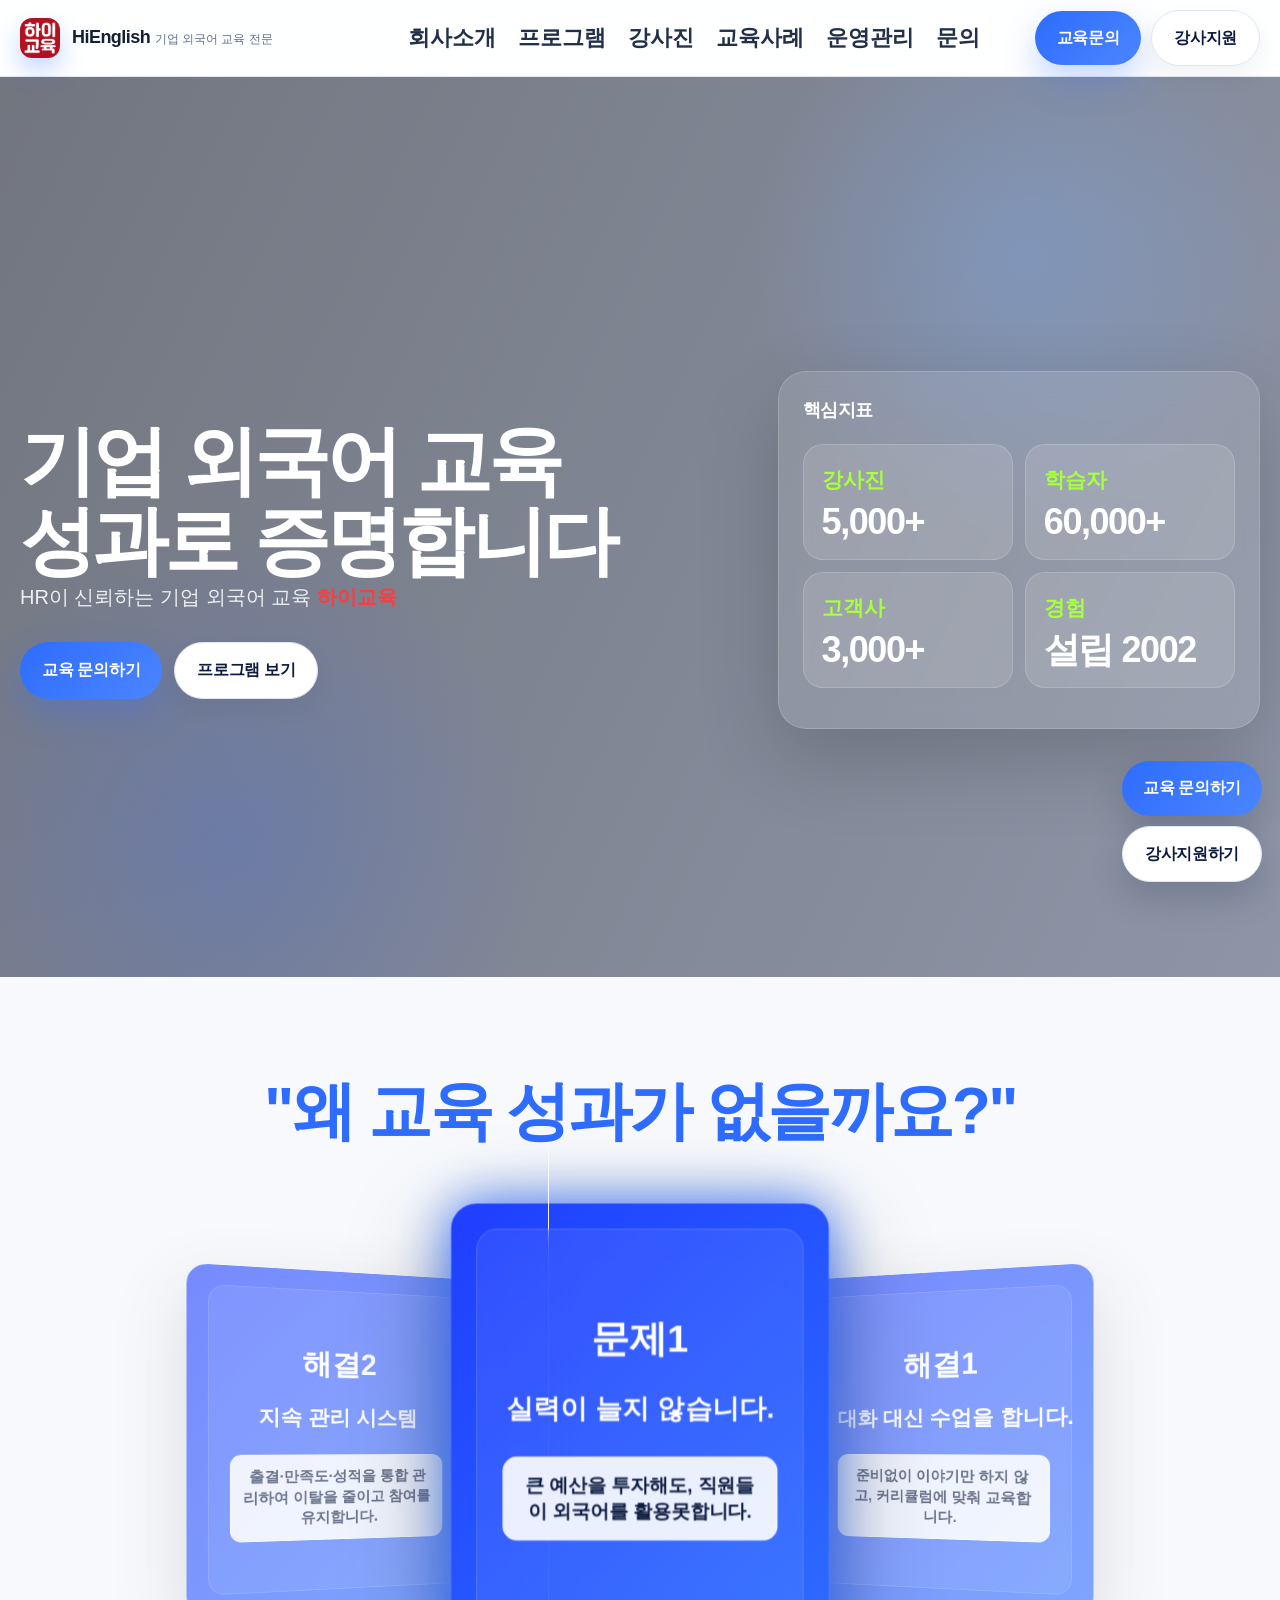
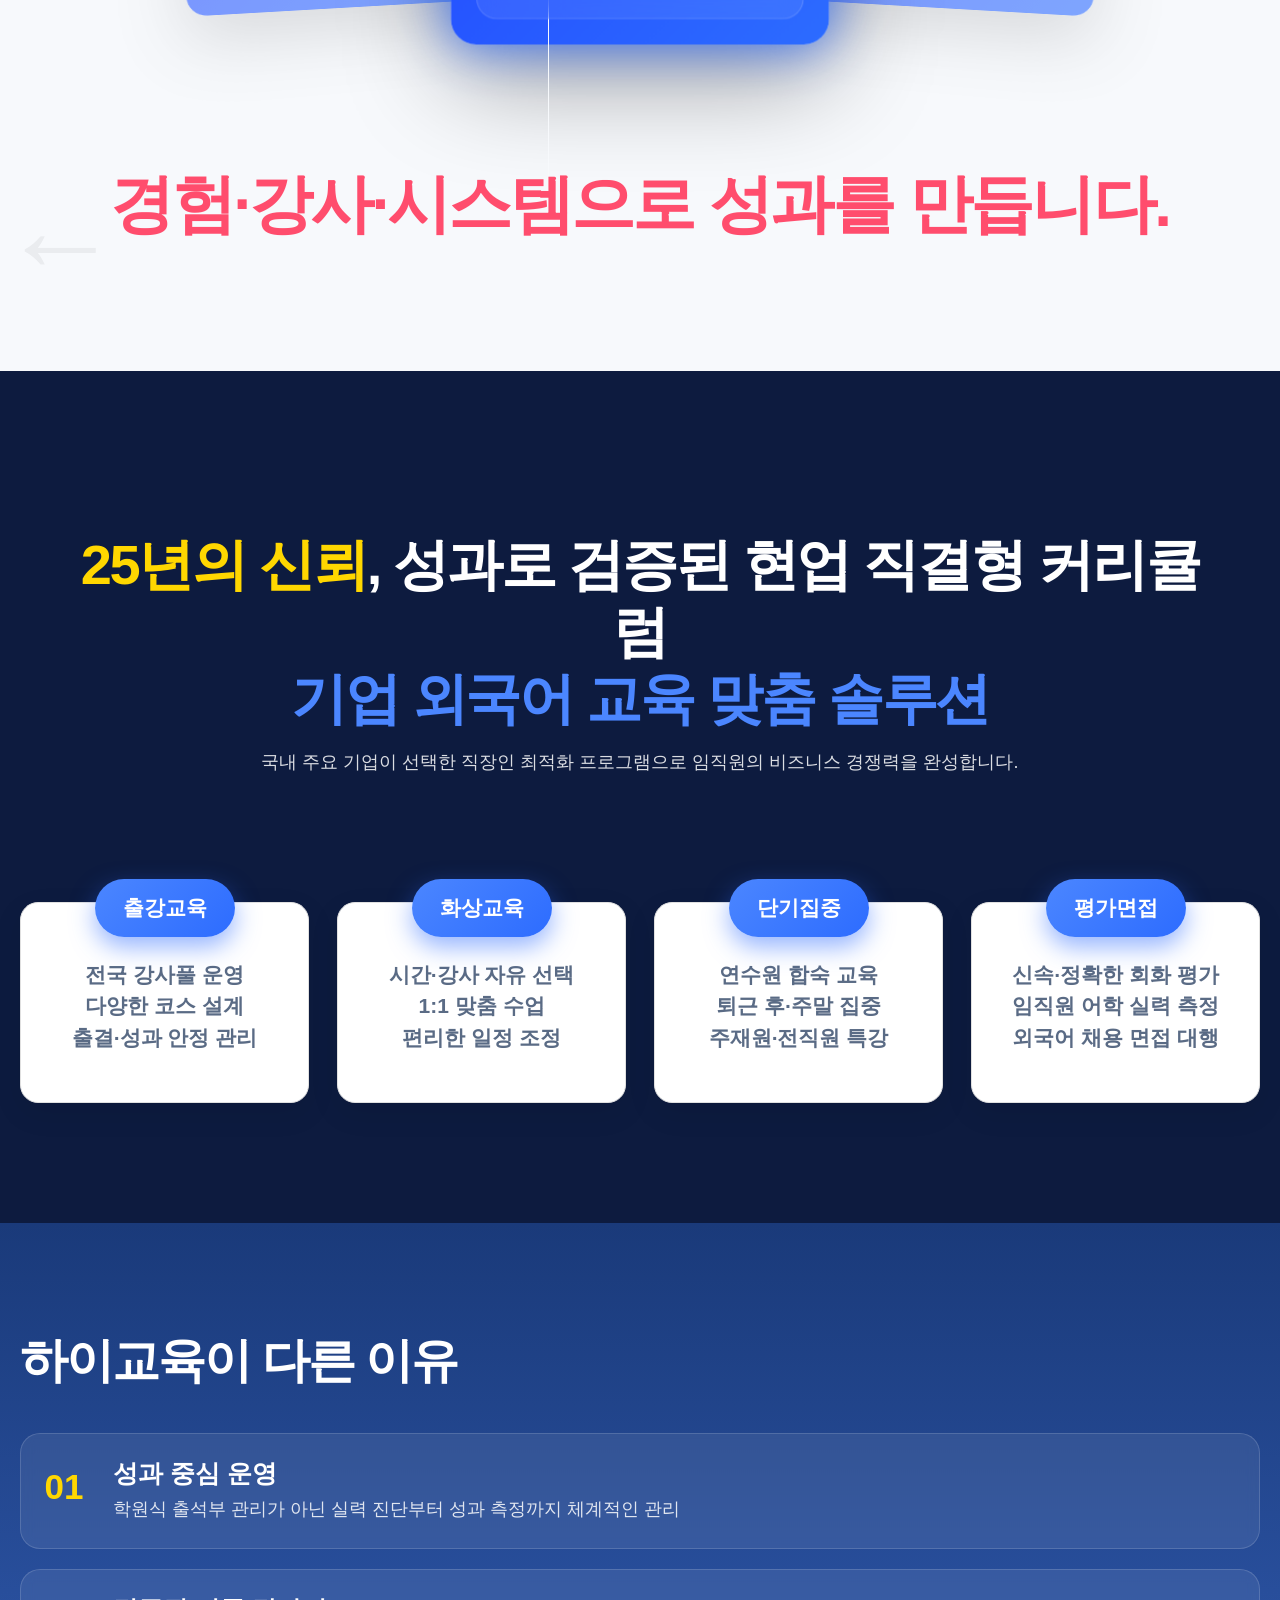
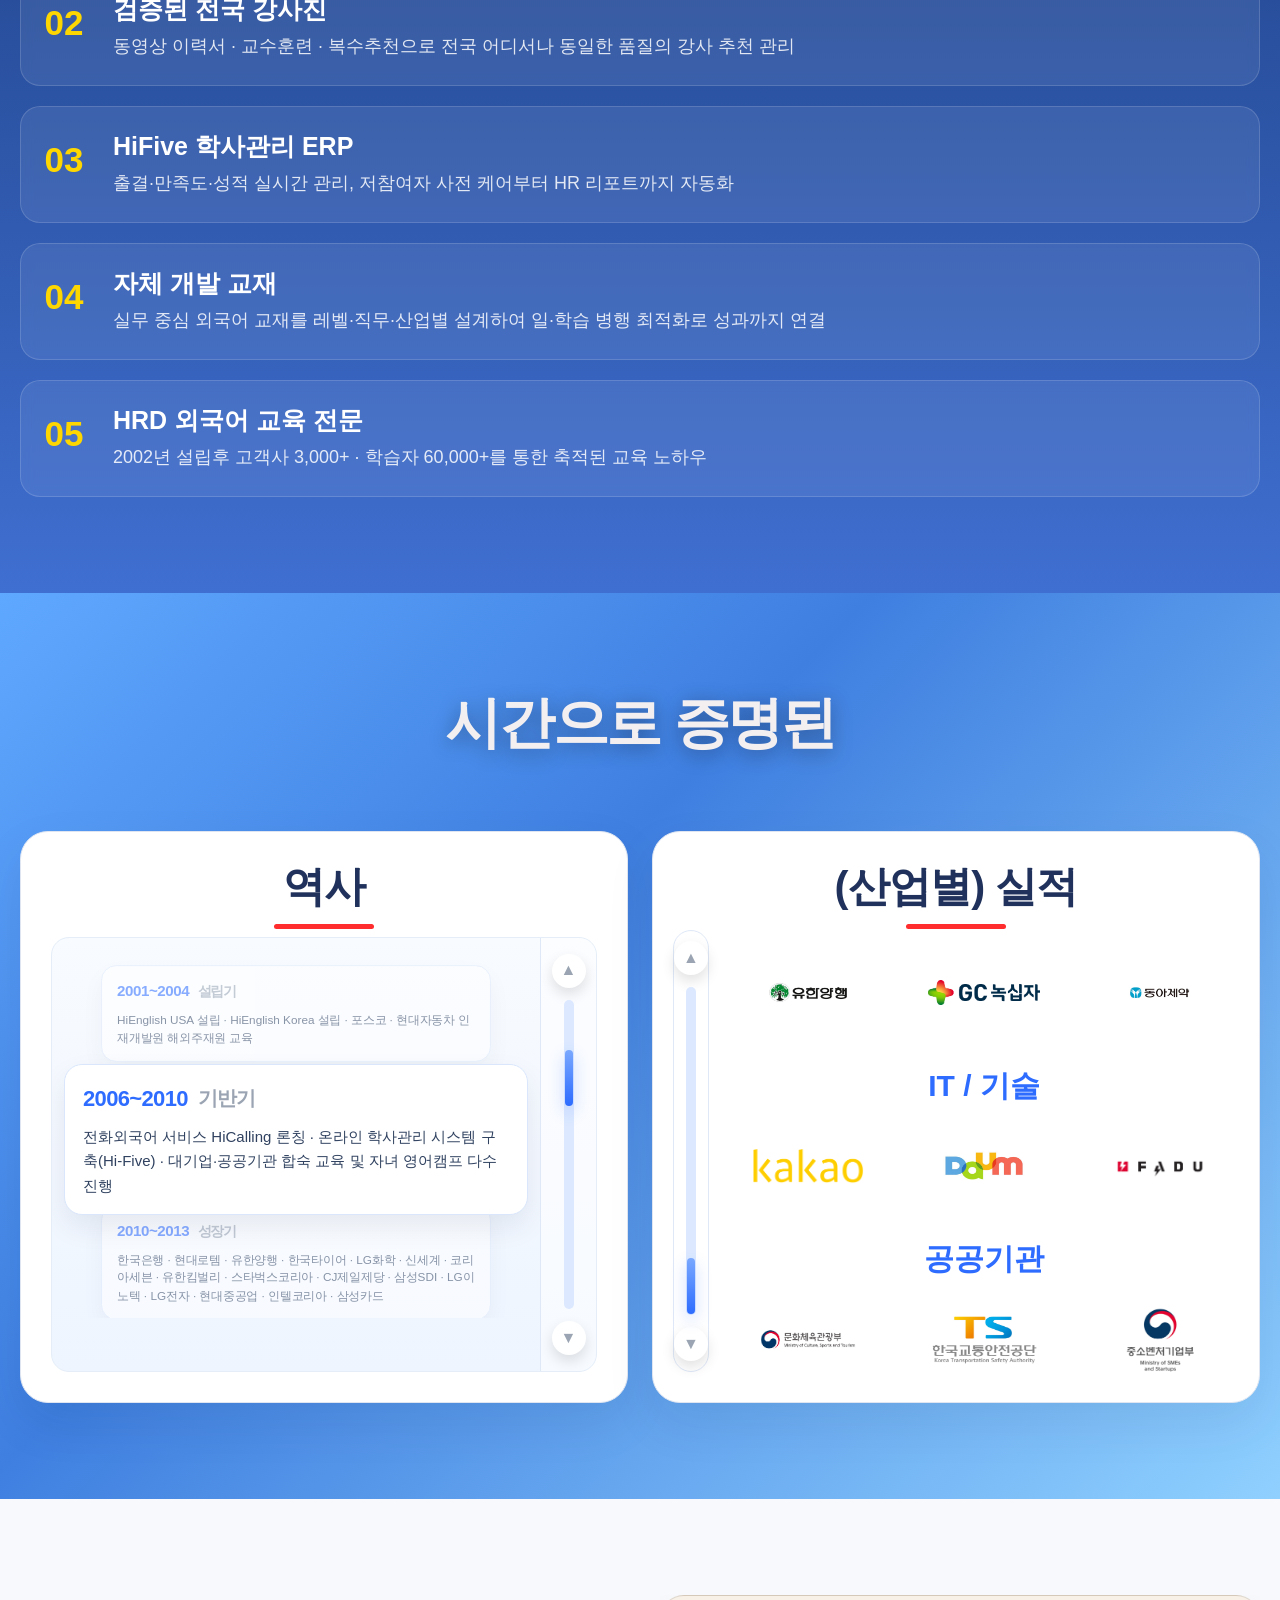
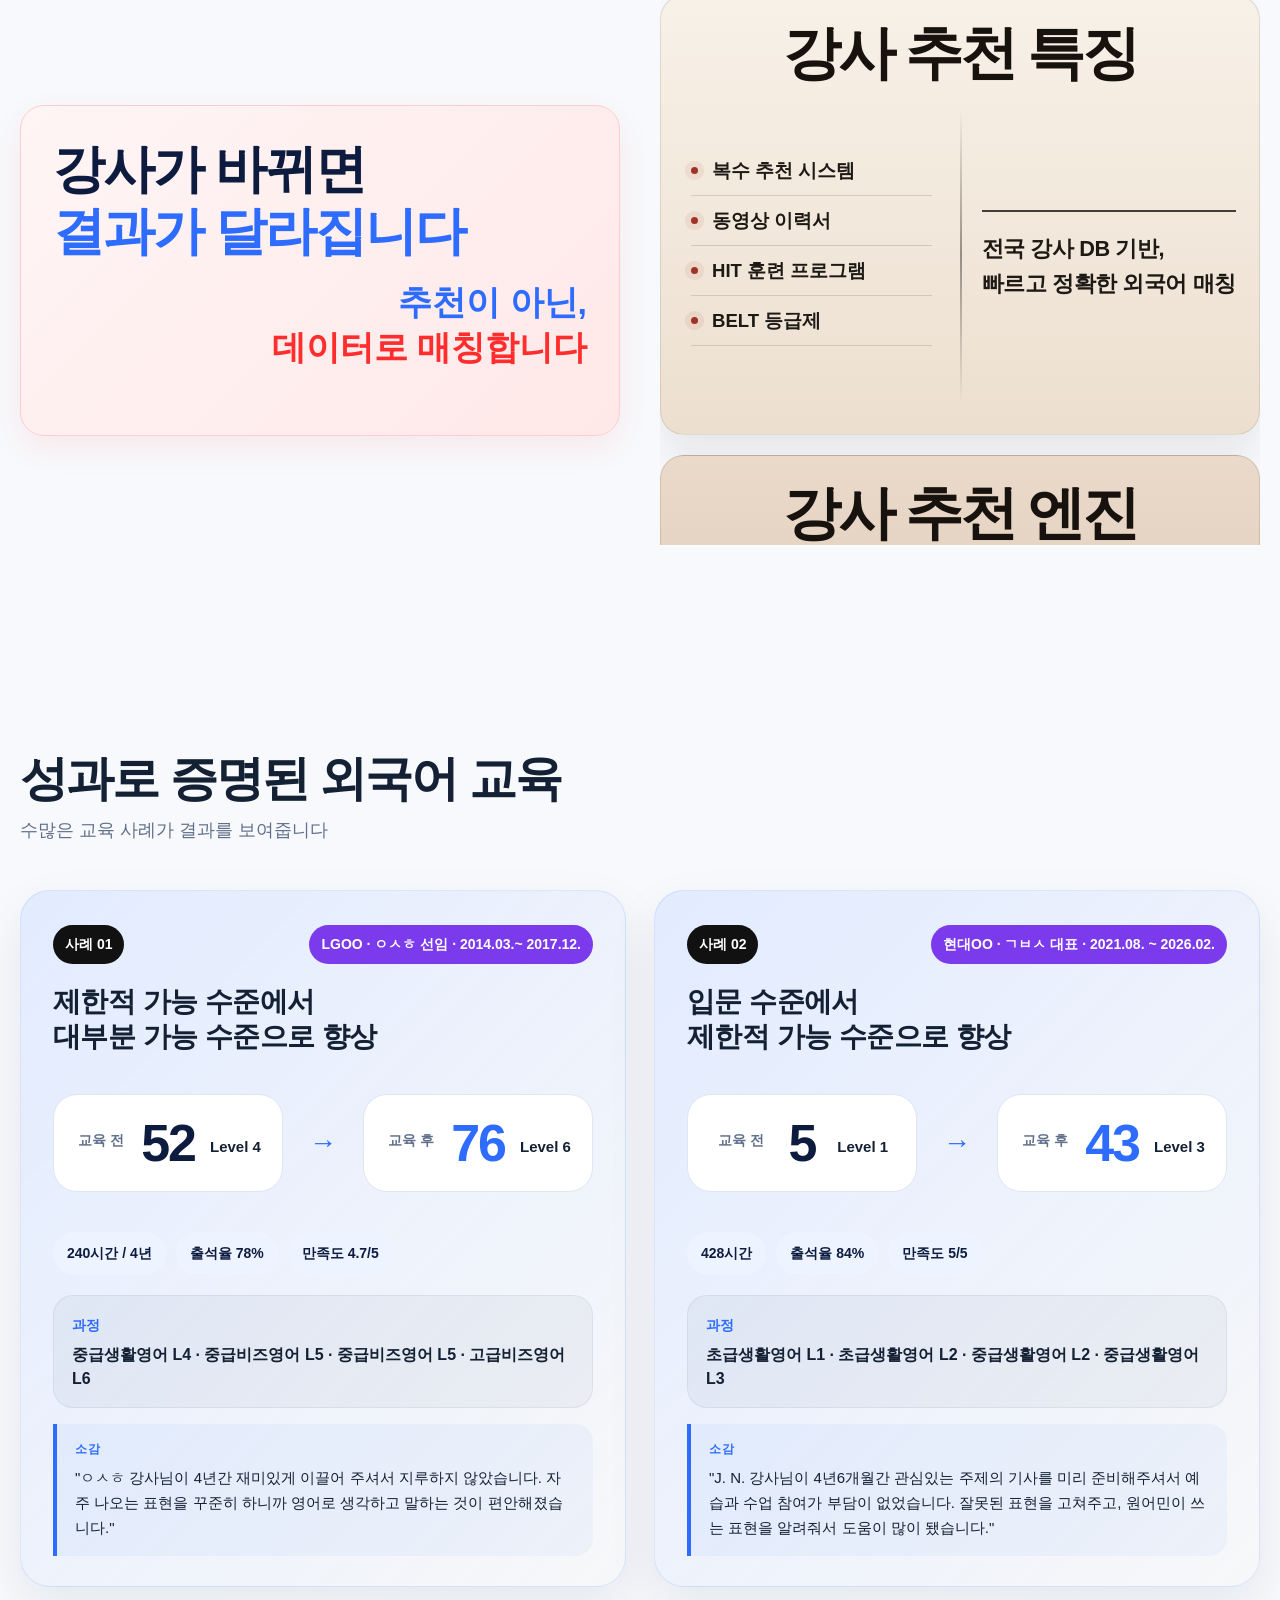
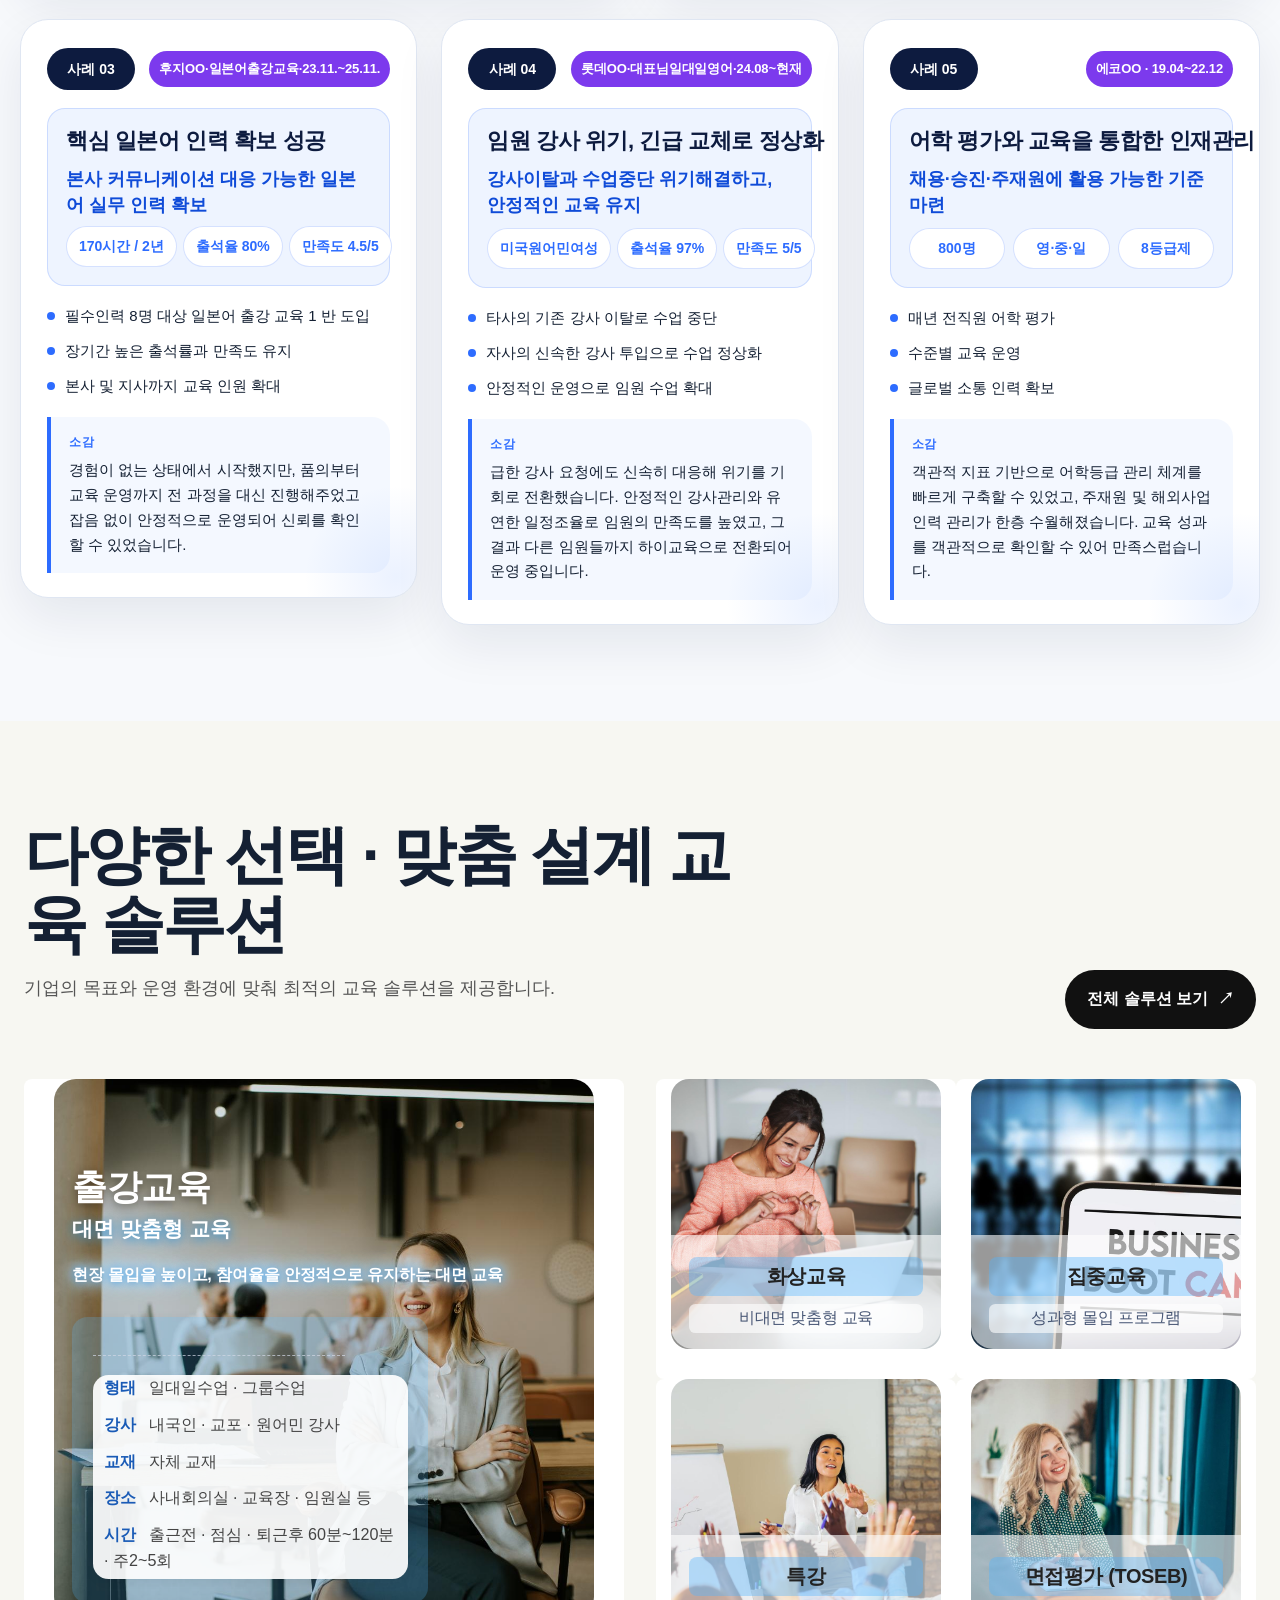
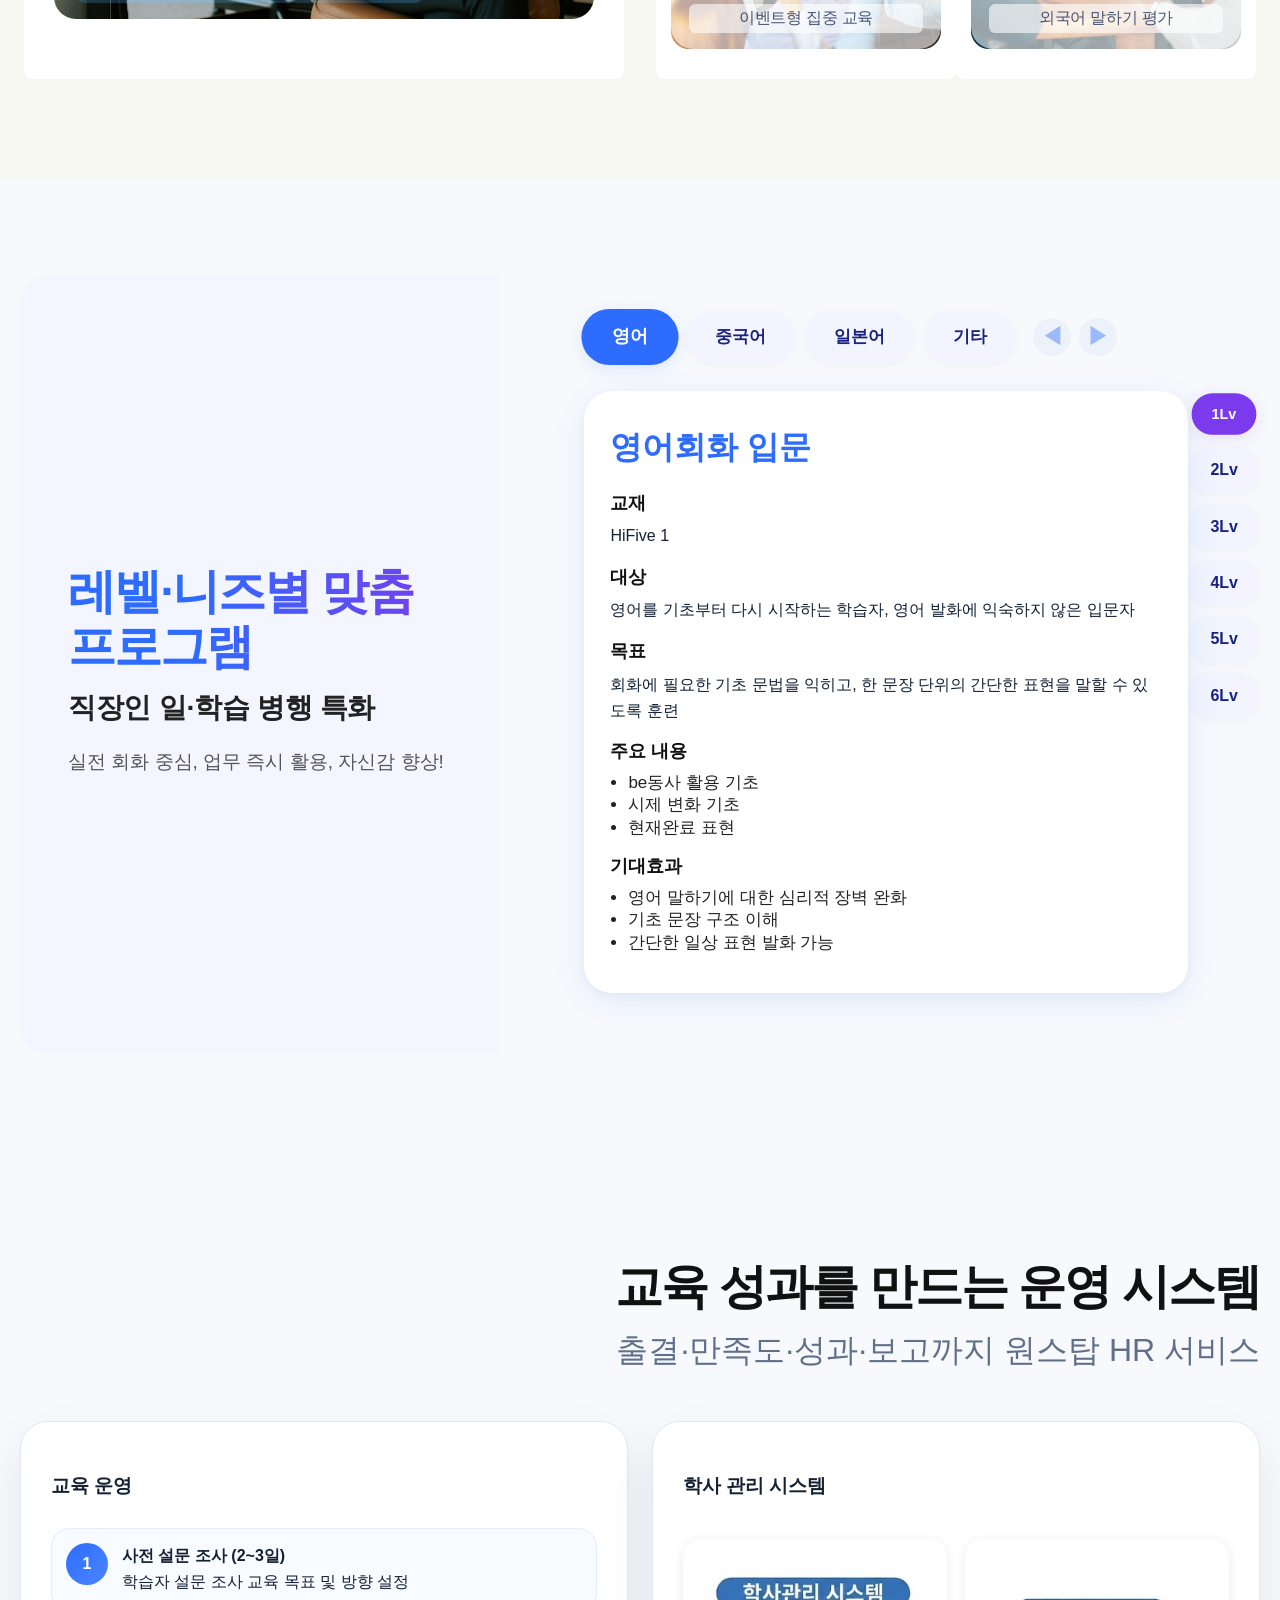
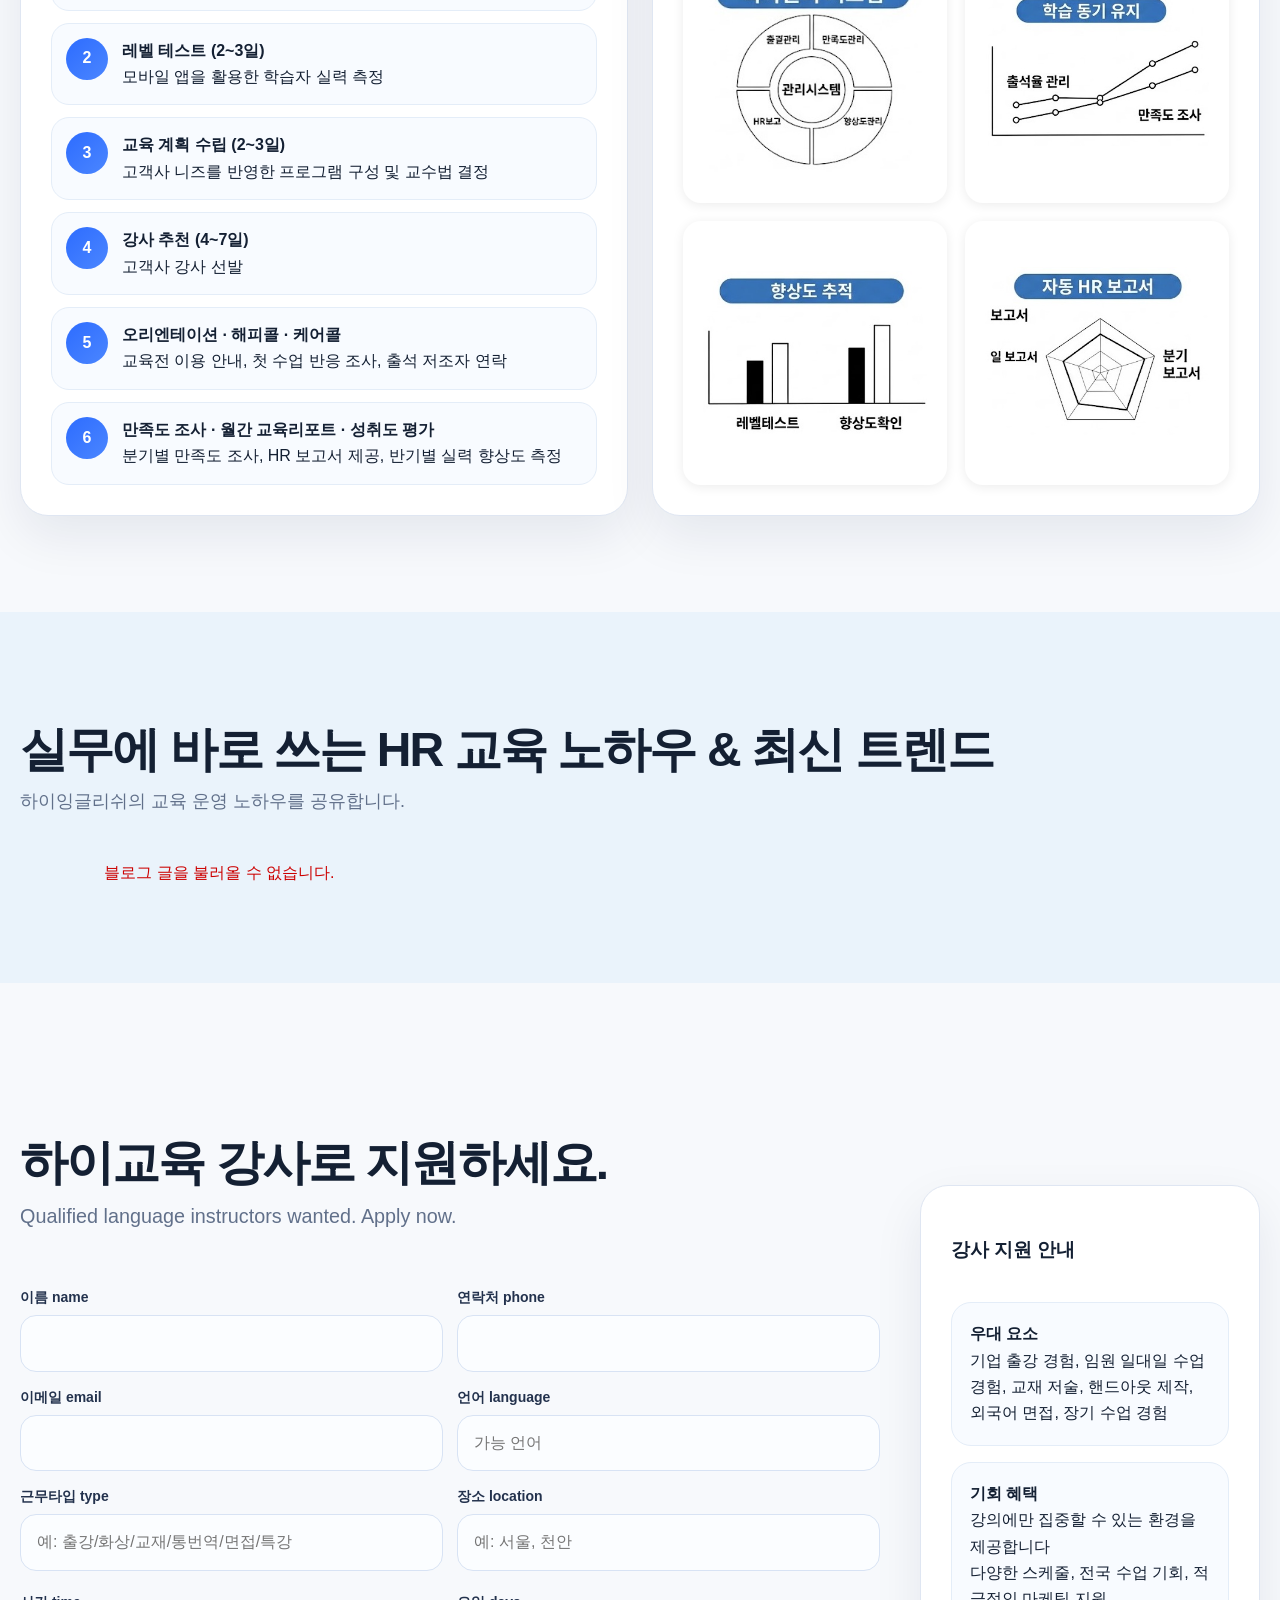
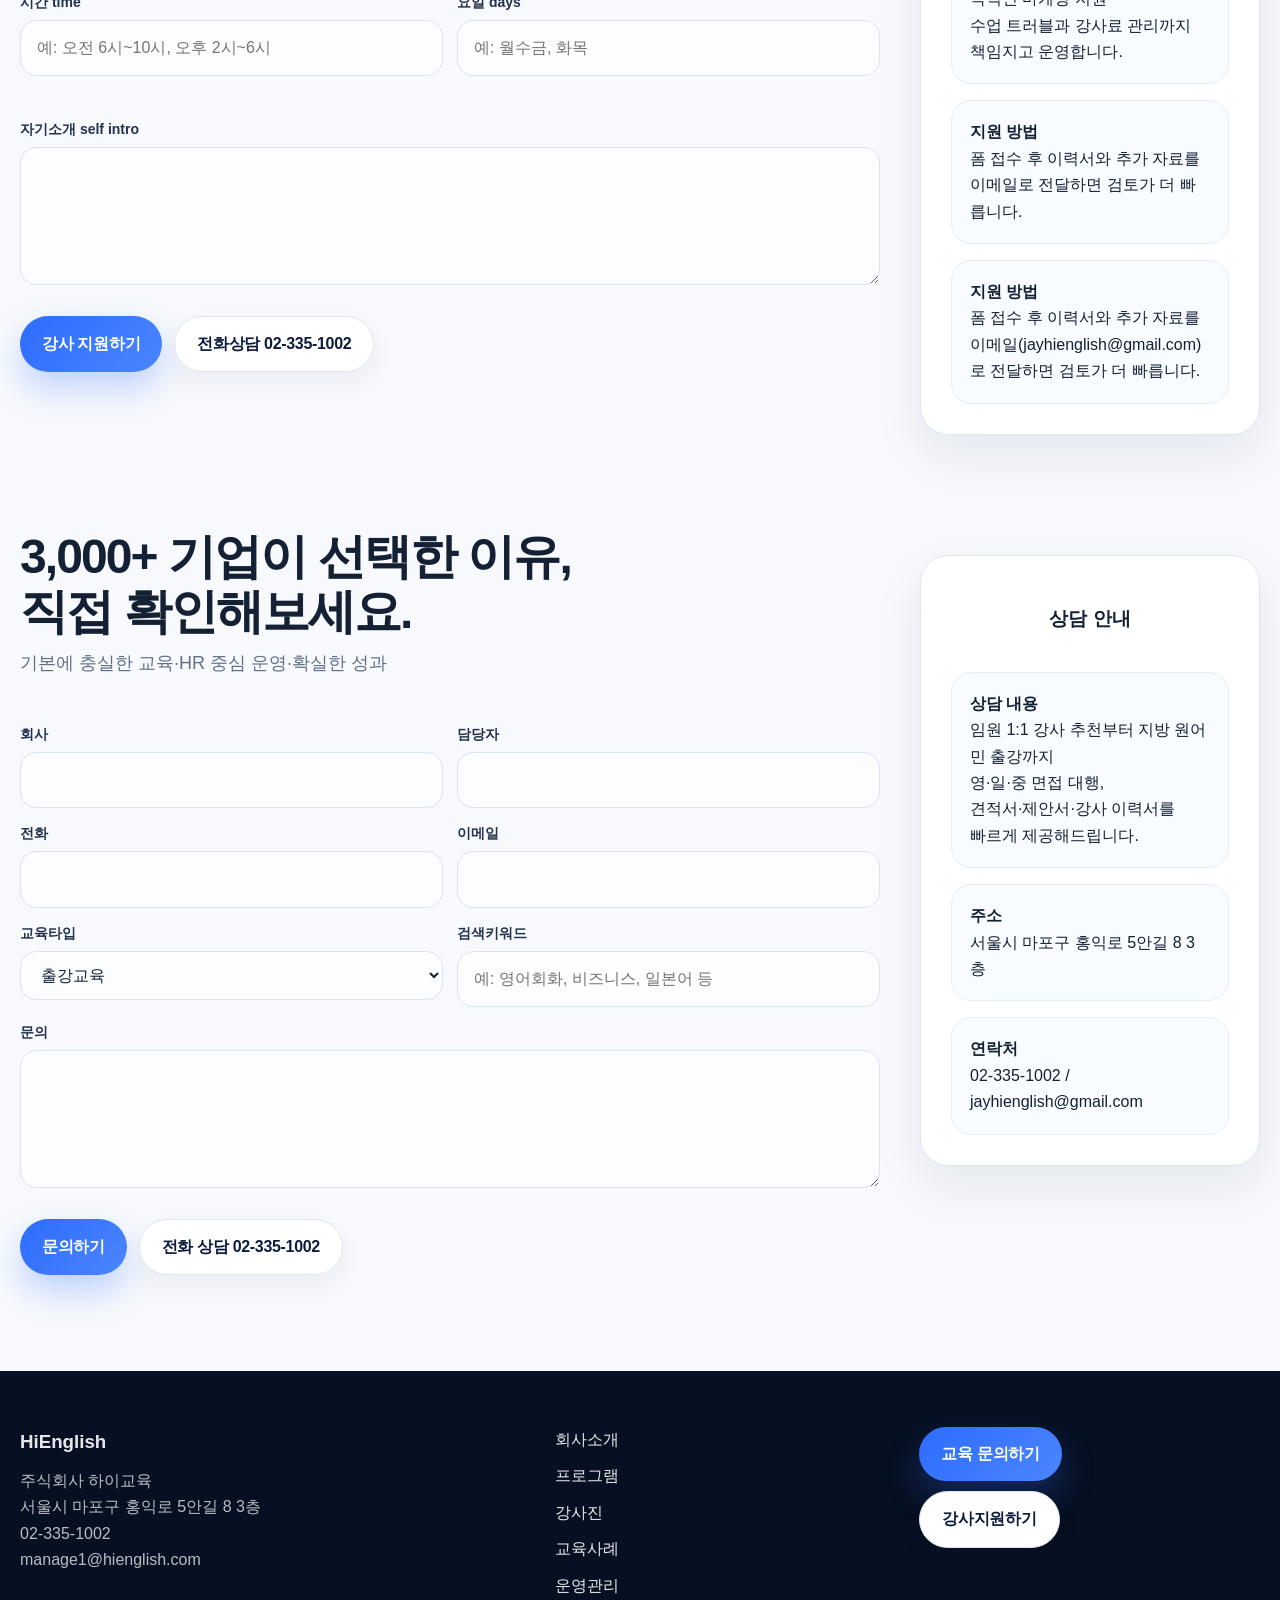
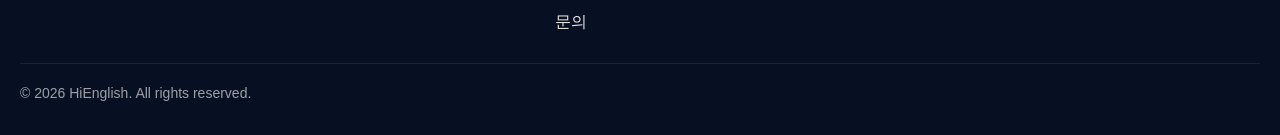
==== index.html @ cec699c8 "첫완성본" ====
<!DOCTYPE html>
<html lang="ko">
<head>
  <meta charset="UTF-8" />
  <meta name="viewport" content="width=device-width, initial-scale=1.0" />
  <title>하이교육 | 기업 출강 영어 교육 · 기업 외국어 교육 전문</title>
  <meta name="description" content="하이교육은 기업 출강 영어 교육, 기업 외국어 교육, 화상교육, TOSEB 말하기 평가, 맞춤 교재, HiFive 학사관리 시스템을 제공하는 기업 외국어 교육 전문 기관입니다." />
  <meta name="keywords" content="기업출강, 기업 출강 영어 교육, 기업외국어교육, 사내영어교육, 출강교육, 화상교육, 비즈니스영어, 기업일본어교육, TOSEB, 기업어학교육" />
  <meta name="robots" content="index,follow" />
  <meta name="theme-color" content="#0d1b3f" />
  <meta property="og:type" content="website" />
  <meta property="og:title" content="하이교육 | 기업 출강 영어 교육 · 기업 외국어 교육 전문" />
  <meta property="og:description" content="결과로 증명하는 기업 외국어 교육. 출강교육, 화상교육, 집중교육, TOSEB 평가, 맞춤 교재, HiFive 운영관리." />
  <meta property="og:locale" content="ko_KR" />
  <link rel="canonical" href="https://www.hienglish.com/" />
<link rel="stylesheet" href="assets/css/service.css">
<link rel="stylesheet" href="assets/css/books.css">
<link rel="stylesheet" href="assets/css/history.css">
<link rel="stylesheet" href="assets/css/teachers.css">
  <link rel="stylesheet" href="assets/css/style.css">
  <script src="assets/js/service-keyword.js"></script>
  <script src="assets/js/service-keyword-hover.js"></script>
  <script src="assets/js/service-capsule.js"></script>
  <script src="assets/js/service-cards.js"></script>

  <!-- 최신 블로그 글 3개 자동 소개 영역은 BLOG SECTION 내부에서 자동으로 표시됩니다. -->
  <style>
  /* Remove arrow for disabled select boxes (장소, 요일) */
  select[disabled] {
    appearance: none;
    -webkit-appearance: none;
    -moz-appearance: none;
    background: #f5f5f5;
    color: #888;
    border: 1px solid #e0e0e0;
    background-image: none !important;
  }
  .section-note strong {
    display: block;
    margin-bottom: 8px;
    font-size: 15px;
  }
  .section-note span {
    color: var(--muted);
    font-size: 14px;
    line-height: 1.55;
  }
  .featured-grid {
    display: grid;
    grid-template-columns: repeat(2, minmax(0, 1fr));
    gap: 28px;
    margin-bottom: 32px;
  }
  .featured-card {
    position: relative;
    overflow: hidden;
    border-radius: 30px;
    background: linear-gradient(135deg, rgba(75,134,255,0.16), rgba(13,27,63,0.03)), var(--white);
    border: 1px solid rgba(75,134,255,0.14);
    box-shadow: var(--shadow);
    padding: 34px 32px 30px;
    transition: transform 0.35s ease, box-shadow 0.35s ease;
  }
  .featured-card:hover {
    transform: translateY(-6px);
    box-shadow: 0 24px 60px rgba(13,27,63,0.14);
  }
  .featured-top {
    display: flex;
    justify-content: space-between;
    align-items: center;
    gap: 14px;
    margin-bottom: 20px;
    flex-wrap: wrap;
  }
  .featured-label {
    display: inline-flex;
    align-items: center;
    padding: 8px 12px;
    border-radius: 999px;
    background: rgba(45,108,255,0.08);
    color: var(--blue);
    font-size: 14px;
    font-weight: 800;
  }
  .featured-meta {
    color: var(--muted);
    font-size: 14px;
    font-weight: 600;
  }
  .featured-meta-pill {
    display: inline-flex;
    align-items: center;
    padding: 8px 12px;
    border-radius: 999px;
    background: #7c3aed;
    color: #fff;
    font-weight: 700;
  }
  .featured-card h3 {
    margin: 0 0 22px;
    font-size: 28px;
    line-height: 1.25;
    letter-spacing: -0.02em;
  }
  .score-panel {
    display: grid;
    grid-template-columns: 1fr auto 1fr;
    gap: 14px;
    align-items: stretch;
    margin-bottom: 22px;
  }
  .score-panel .score-box {
    border-radius: 24px;
    background: var(--white);
    border: 1px solid var(--line);
    padding: 22px 18px;
    text-align: center;
    box-shadow: inset 0 1px 0 rgba(255,255,255,0.6);
  }
  .score-panel .score-box small {
    display: block;
    margin-bottom: 6px;
    color: var(--muted);
    font-size: 14px;
    font-weight: 700;
  }
  .score-panel .score-box strong {
    display: block;
    font-size: clamp(34px, 5vw, 52px);
    line-height: 1;
    letter-spacing: -0.04em;
  }
  .score-panel .score-box em {
    display: block;
    margin-top: 8px;
    font-style: normal;
    font-size: 15px;
    font-weight: 700;
    color: var(--text);
  }
  .score-arrow {
    display: grid;
    place-items: center;
    min-width: 52px;
    font-size: 28px;
    font-weight: 900;
    color: var(--blue);
  }
  .metric-row {
    display: flex;
    flex-wrap: wrap;
    gap: 10px;
    margin-bottom: 20px;
  }
  .metric-chip {
    display: inline-flex;
    align-items: center;
    padding: 10px 14px;
    border-radius: 999px;
    background: var(--sky);
    color: var(--navy);
    font-size: 14px;
    font-weight: 800;
  }
  .result-box {
    padding: 18px 18px 16px;
    border-radius: 20px;
    background: rgba(13,27,63,0.04);
    border: 1px solid rgba(13,27,63,0.06);
    margin-bottom: 16px;
  }
  .result-box strong {
    display: block;
    margin-bottom: 6px;
    font-size: 14px;
    color: var(--blue);
    letter-spacing: 0.02em;
  }
  .result-box p {
    margin: 0;
    font-size: 16px;
    font-weight: 700;
    line-height: 1.5;
  }
  .course-two-lines .line {
    display: block;
    white-space: nowrap;
  }
  .quote {
    margin: 0;
    padding: 16px 18px;
    border-left: 4px solid var(--blue);
    background: rgba(75,134,255,0.06);
    border-radius: 0 18px 18px 0;
    color: var(--text);
    font-size: 15px;
  }
  .quote-label {
    display: block;
    margin-bottom: 6px;
    font-size: 12px;
    font-weight: 800;
    letter-spacing: 0.06em;
    color: var(--blue);
    text-transform: uppercase;
  }
  .case-cards-grid {
    display: grid;
    grid-template-columns: repeat(3, minmax(0, 1fr));
    gap: 24px;
    align-items: start;
  }
  .case-card-new {
    position: relative;
    overflow: hidden;
    padding: 28px 26px 24px;
    border-radius: 28px;
    background: var(--white);
    border: 1px solid var(--line);
    box-shadow: var(--shadow);
    transition: transform 0.35s ease, box-shadow 0.35s ease, border-color 0.35s ease;
  }
  .case-card-new:hover {
    transform: translateY(-6px);
    box-shadow: 0 24px 60px rgba(13,27,63,0.14);
    border-color: rgba(45,108,255,0.18);
  }
  .case-card-new::after {
    content: "";
    position: absolute;
    inset: auto -70px -70px auto;
    width: 180px;
    height: 180px;
    border-radius: 50%;
    background: radial-gradient(circle, rgba(75,134,255,0.11), transparent 72%);
    pointer-events: none;
  }
  .case-no {
    display: inline-flex;
    align-items: center;
    justify-content: center;
    min-width: 88px;
    height: 42px;
    padding: 0 14px;
    border-radius: 999px;
    background: var(--navy);
    color: #fff;
    font-size: 14px;
    font-weight: 900;
  }
  .case-no-row {
    display: flex;
    align-items: center;
    gap: 8px;
    margin-bottom: 18px;
  }
  .case-no-row-case3 {
    justify-content: space-between;
    gap: 10px;
  }
  .case-no-row-case3 .case-company {
    margin-left: auto;
    height: auto;
    min-height: 36px;
    padding: 6px 10px;
    line-height: 1.1;
    text-align: center;
    white-space: nowrap;
    font-size: 13px;
    letter-spacing: -0.01em;
  }
  .case-company {
    display: inline-flex;
    align-items: center;
    justify-content: center;
    height: 42px;
    padding: 0 14px;
    border-radius: 999px;
    background: #7c3aed;
    color: #fff;
    font-size: 14px;
    font-weight: 700;
  }
  .case-card-new h3 {
    margin: 0 0 10px;
    font-size: 25px;
    line-height: 1.28;
    letter-spacing: -0.02em;
  }
  .case-sub {
    margin: 0 0 18px;
    color: var(--muted);
    font-size: 14px;
    font-weight: 700;
  }
  .impact {
    display: grid;
    gap: 10px;
    margin-bottom: 18px;
  }
  .impact-item {
    display: flex;
    align-items: flex-start;
    gap: 10px;
    font-size: 15px;
    color: var(--text);
  }
  .impact-item::before {
    content: "";
    width: 8px;
    height: 8px;
    min-width: 8px;
    border-radius: 50%;
    background: var(--blue);
    margin-top: 8px;
  }
  .big-number {
    display: flex;
    flex-wrap: wrap;
    align-items: baseline;
    gap: 10px;
    margin: 18px 0 16px;
    padding: 16px 18px;
    border-radius: 20px;
    background: var(--sky);
  }
  .big-number strong {
    font-size: 32px;
    line-height: 1;
    letter-spacing: -0.04em;
    color: var(--navy);
  }
  .big-number span {
    color: var(--muted);
    font-size: 14px;
    font-weight: 700;
  }
  .case-focus-box {
    margin: 0 0 18px;
    padding: 18px;
    border-radius: 18px;
    background: var(--sky);
    border: 1px solid rgba(45,108,255,0.18);
  }
  .case-focus-row {
    display: flex;
    align-items: center;
    justify-content: flex-start;
    gap: 8px;
    flex-wrap: wrap;
  }
  .case-focus-row + .case-focus-row {
    margin-top: 10px;
  }
  .case-focus-title {
    margin: 0;
    font-size: 22px;
    line-height: 1.3;
    letter-spacing: -0.02em;
    color: var(--navy);
    font-weight: 800;
    white-space: nowrap;
  }
  .case-focus-desc {
    margin: 0;
    color: var(--text);
    font-size: 15px;
    line-height: 1.6;
  }
  .case-focus-desc-strong {
    color: #0f4bd8;
    font-size: 18px;
    font-weight: 800;
    line-height: 1.45;
  }
  .case-focus-metrics {
    display: flex;
    flex-wrap: nowrap;
    gap: 6px;
    white-space: nowrap;
  }
  .case-focus-metrics-spread {
    width: 100%;
    justify-content: space-between;
    gap: 8px;
  }
  .case-focus-metrics-spread span {
    flex: 1;
    justify-content: center;
  }
  .case-focus-metrics span {
    display: inline-flex;
    align-items: center;
    padding: 8px 12px;
    border-radius: 999px;
    background: #fff;
    color: var(--blue);
    font-size: 14px;
    font-weight: 800;
    border: 1px solid rgba(45,108,255,0.2);
    white-space: nowrap;
  }
  .logic-tags {
    display: flex;
    flex-wrap: wrap;
    gap: 10px;
    margin-top: 18px;
  }
  .logic-tags span {
    display: inline-flex;
    align-items: center;
    padding: 9px 12px;
    border-radius: 999px;
    font-size: 14px;
    font-weight: 800;
    color: var(--blue);
    background: rgba(45,108,255,0.08);
  }
  .case-desc-new {
    margin: 0;
    color: var(--muted);
    font-size: 15px;
    line-height: 1.7;
  }
  .section-bottom {
    margin-top: 34px;
    padding: 24px 26px;
    border-radius: 24px;
    background: linear-gradient(135deg, var(--navy), var(--navy-2));
    color: rgba(255,255,255,0.92);
    box-shadow: var(--shadow);
  }
  .section-bottom strong {
    display: block;
    margin-bottom: 8px;
    color: #fff;
    font-size: 18px;
  }
  .section-bottom p {
    margin: 0;
    font-size: 15px;
    line-height: 1.7;
  }
  @media (max-width: 1080px) {
    .featured-grid,
    .case-cards-grid {
      grid-template-columns: 1fr;
    }
  }
  @media (max-width: 768px) {
    .case-section { padding: 78px 0; }
    .case-section .section-head h2 { font-size: 34px; }
    .case-section .section-head p { font-size: 24px; }
    .featured-card, .case-card-new { padding: 24px 20px; }
    .score-panel { grid-template-columns: 1fr; }
    .score-arrow { min-height: 36px; transform: rotate(90deg); }
    .featured-card h3, .case-card-new h3 { font-size: 22px; }
    .score-panel .score-box strong { font-size: 40px; }
  }
</style>
</head>
<body>
  <header class="site-header">
    <div class="container header-inner">
      <a href="#top" class="brand" aria-label="하이교육 홈으로 이동">
        <img src="assets/images/하이교육.png" alt="하이교육 로고" class="brand-mark">
        <span>
          <span class="brand-name">HiEnglish</span>
          <span class="brand-sub">기업 외국어 교육 전문</span>
        </span>
      </a>

      <nav class="main-nav" aria-label="주 메뉴">
        <a href="#company">회사소개</a>
        <a href="#program">프로그램</a>
        <a href="#teachers">강사진</a>
        <a href="#cases">교육사례</a>
        <a href="#system">운영관리</a>
        <a href="#contact">문의</a>
      </nav>

      <div class="header-cta">
        <a class="btn btn-primary" href="#contact">교육문의</a>
        <a class="btn btn-outline" href="#apply">강사지원</a>
      </div>
    </div>
  </header>

  <main id="top">
    <section class="hero" aria-labelledby="hero-title">
      <div class="container hero-grid">
        <div class="hero-copy">
          
          
<h1 id="hero-title" class="hero-title">
  <span class="headline headline-1 active">
    기업 외국어 교육<br>성과로 증명합니다
  </span>
  <span class="headline headline-2">
    HR이 신뢰하는<br> 출강 화상 교육
  </span>
</h1>
          <p class="subcopy">HR이 신뢰하는 기업 외국어 교육 <span style="color:#ff3b3b;font-weight:800;">하이교육</span></p>
          <div class="hero-actions">
            <a class="btn btn-primary" href="#contact">교육 문의하기</a>
            <a class="btn btn-outline" href="#program">프로그램 보기</a>
          </div>
          <div class="hero-note"></div>
        </div>

        <aside class="hero-panel" aria-label="핵심 지표">
          <h2>핵심지표</h2>
          <div class="feature-stats">
            <div class="stat"><span>강사진</span><strong>5,000+</strong></div>
            <div class="stat"><span>학습자</span><strong>60,000+</strong></div>
            <div class="stat"><span>고객사</span><strong>3,000+</strong></div>
            <div class="stat"><span>경험</span><strong>설립 2002</strong></div>
          </div>
          <div class="hero-note">
            
            
          </div>
        </aside>
      </div>
    </section>

    <section class="section" id="company">
      <div class="container">
        <div class="section-head">
          <h2 style="font-size:clamp(34px,6vw,64px); font-weight:900; color:#2d6cff; width:100%; margin:0 auto; text-align:center; line-height:1.2; letter-spacing:-0.04em;">
  "왜 교육 성과가 없을까요?"
</h2>
        </div>

        <div class="problem-solution">
  <div class="carousel3" id="carousel3"></div>
</div>

        <div style="position:relative; margin-top:40px;">
  <div style="position:absolute; left:-20px; top:10px; font-size:120px; color:#000; opacity:0.05;">←</div>
  <h2 style="margin:0; padding:32px; border-radius:16px; font-size:clamp(34px,6vw,64px); font-weight:900; line-height:1.2; letter-spacing:-0.04em; color:#ff4d6d; text-align:center;">
    경험·강사·시스템으로 성과를 만듭니다.
  </h2>
</div>
      </div>
    </section>

    <section class="section" id="program" style="background:#0d1b3f; padding:120px 0;">
      <div class="container">
        <div class="section-head">
          <div style="padding:40px 40px 80px; text-align:center; color:#ffffff;">
            <h2 style="margin:0 0 16px; font-size:clamp(36px,5vw,56px); font-weight:900; letter-spacing:-0.04em; line-height:1.2;">
              <span style="color:#ffd700;">25년의 신뢰</span>, 성과로 검증된 현업 직결형 커리큘럼<br>
              <span style="color:#4b86ff;">기업 외국어 교육 맞춤 솔루션</span>
            </h2>
            <p style="margin:0; font-size:18px; color:rgba(255,255,255,0.85); max-width:900px; margin-inline:auto;">
              국내 주요 기업이 선택한 직장인 최적화 프로그램으로 임직원의 비즈니스 경쟁력을 완성합니다.
            </p>
          </div>
        </div>

        <div class="program-steps">
          <div class="step-card">
            <div class="step-tag">출강교육</div>
            <p>전국 강사풀 운영<br>다양한 코스 설계<br>출결·성과 안정 관리</p>
          </div>
          <div class="step-card">
            <div class="step-tag">화상교육</div>
            <p>시간·강사 자유 선택<br>1:1 맞춤 수업<br>편리한 일정 조정</p>
          </div>
          <div class="step-card">
            <div class="step-tag">단기집중</div>
            <p>연수원 합숙 교육<br>퇴근 후·주말 집중<br>주재원·전직원 특강</p>
          </div>
          <div class="step-card">
            <div class="step-tag">평가면접</div>
            <p>신속·정확한 회화 평가<br>임직원 어학 실력 측정<br>외국어 채용 면접 대행</p>
          </div>
        </div>
      </div>
    </section>
    <section class="section dark-section" id="difference">
  <div class="container">
    <div class="section-head">
      <h2>하이교육이 다른 이유</h2>
    </div>

    <div class="diff-cards">
      <div class="diff-card">
        <div class="diff-no">01</div>
        <div class="diff-text">
          <h3>성과 중심 운영</h3>
          <p>학원식 출석부 관리가 아닌 실력 진단부터 성과 측정까지 체계적인 관리</p>
        </div>
      </div>

      <div class="diff-card">
        <div class="diff-no">02</div>
        <div class="diff-text">
          <h3>검증된 전국 강사진</h3>
          <p>동영상 이력서 · 교수훈련 · 복수추천으로 전국 어디서나 동일한 품질의 강사 추천 관리</p>
        </div>
      </div>

      <div class="diff-card">
        <div class="diff-no">03</div>
        <div class="diff-text">
          <h3>HiFive 학사관리 ERP</h3>
          <p>출결·만족도·성적 실시간 관리, 저참여자 사전 케어부터 HR 리포트까지 자동화</p>
        </div>
      </div>

      <div class="diff-card">
        <div class="diff-no">04</div>
        <div class="diff-text">
          <h3>자체 개발 교재</h3>
          <p>실무 중심 외국어 교재를 레벨·직무·산업별 설계하여 일·학습 병행 최적화로 성과까지 연결</p>
        </div>
      </div>

      <div class="diff-card">
        <div class="diff-no">05</div>
        <div class="diff-text">
          <h3>HRD 외국어 교육 전문</h3>
          <p>2002년 설립후 고객사 3,000+ · 학습자 60,000+를 통한 축적된 교육 노하우</p>
        </div>
      </div>
    </div>
  </div>
</section>


    <section class="section" id="history">
      <div class="container">
        <div class="section-head history-head">
          <h2 class="history-switch-title" style="margin:0 0 16px; font-size:clamp(36px,5vw,56px); font-weight:900; letter-spacing:-0.04em; line-height:1.2;">
            <span style="color:oklab(96.501% 0.00513 0.00148 / 0.982);" class="history-title-a">시간으로 증명된</span>
            <span style="color:#eab4b4;" class="history-title-b">3,000 HR의 선택</span>
          </h2>
               </div>

        <div class="history-wrap">
          <article class="history-intro">
  <h3 class="panel-title">역사</h3>
  <div class="history-box history-roller-box">
    <div class="history-roller-shell">
      <div class="history-view" id="historyView">
        <div class="history-item">
          <strong>2001~2004 <span class="history-phase">설립기</span></strong>
          <p>HiEnglish USA 설립 · HiEnglish Korea 설립 · 포스코 · 현대자동차 인재개발원 해외주재원 교육</p>
        </div>
        <div class="history-item">
          <strong>2006~2010 <span class="history-phase">기반기</span></strong>
          <p>전화외국어 서비스 HiCalling 론칭 · 온라인 학사관리 시스템 구축(Hi-Five) · 대기업·공공기관 합숙 교육 및 자녀 영어캠프 다수 진행</p>
        </div>
        <div class="history-item">
          <strong>2010~2013 <span class="history-phase">성장기</span></strong>
          <p>한국은행 · 현대로템 · 유한양행 · 한국타이어 · LG화학 · 신세계 · 코리아세븐 · 유한킴벌리 · 스타벅스코리아 · CJ제일제당 · 삼성SDI · LG이노텍 · LG전자 · 현대중공업 · 인텔코리아 · 삼성카드</p>
        </div>
        <div class="history-item">
          <strong>2015~2018 <span class="history-phase">도약기</span></strong>
          <p>S-OIL · 현대모비스 · LG디스플레이 · 제주항공 · 한화 · SK이노베이션 · 존슨앤드존슨 · 교보생명 · 에픽게임즈코리아 · 넥슨 · 르노삼성자동차 · 한국과학기술원 · 호텔신라 · 포스코인재창조원 · SK머티리얼즈 · LS전선</p>
        </div>
        <div class="history-item">
          <strong>2019~2021 <span class="history-phase">체계화기</span></strong>
          <p>현대오일뱅크 · 삼천리 · CJ씨푸드 · 유영제약 · 크래프톤 · 파두 · 로보티즈 · 일진글로벌홀딩스 · 현대종합금속 · 넥스플렉스 · 아우토크립트 · 어보브반도체</p>
        </div>
        <div class="history-item">
          <strong>2022~2024 <span class="history-phase">고도화기</span></strong>
          <p>카카오뱅크 · SK온 · 한화솔루션 · 코오롱생명과학 · 르노코리아자동차 · E1 · 수협중앙회 · 대홍기획 · 골프존뉴딘홀딩스 · GE헬스케어코리아 · 브랜드엑스코퍼레이션 · 인크로스</p>
        </div>
      </div>
    </div>
    <div class="history-scroll-ui" aria-label="History 스크롤">
      <button class="history-btn up" aria-label="위로">▲</button>
      <div class="history-track"><div class="history-thumb" id="historyThumb"></div></div>
      <button class="history-btn down" aria-label="아래로">▼</button>
    </div>
  </div>
</article>
<script src="assets/js/process-list-glow.js"></script>

          <article class="references-panel">
  <h3 class="panel-title">(산업별) 실적</h3>

  <div class="ref-scroll-ui" aria-label="실적 스크롤">
      <button class="ref-btn up" aria-label="위로">▲</button>
      <div class="ref-track"><div class="ref-thumb" id="refThumb"></div></div>
      <button class="ref-btn down" aria-label="아래로">▼</button>
    </div>

    <div class="ref-logo-section" id="refLogoSection">

    <div class="ref-group">
      <h4>금융 / 증권 / 보험</h4>
      <div class="ref-logos">
        <div class="logo-box"><img src="assets/images/bank-of-korea.png"></div>
        <div class="logo-box"><img src="assets/images/bc-card.png"></div>
        <div class="logo-box"><img src="assets/images/kdb.png"></div>
      </div>
    </div>

    <div class="ref-group">
      <h4>제조 / 화학 / 소재</h4>
      <div class="ref-logos">
        <div class="logo-box"><img src="assets/images/posco.png"></div>
        <div class="logo-box"><img src="assets/images/oci.png"></div>
        <div class="logo-box"><img src="assets/images/hyundai-steel.png"></div>
      </div>
    </div>

    <div class="ref-group">
      <h4>대기업 / 유통</h4>
      <div class="ref-logos">
        <div class="logo-box"><img src="assets/images/lotte-department.png"></div>
        <div class="logo-box"><img src="assets/images/shinsegae.png"></div>
        <div class="logo-box"><img src="assets/images/e-mart.png" alt="이마트"></div>
      </div>
    </div>

    <div class="ref-group">
      <h4>제약 / 바이오</h4>
      <div class="ref-logos">
        <div class="logo-box"><img src="assets/images/yuhan.png"></div>
        <div class="logo-box"><img src="assets/images/gc-biopharma.png" alt="GC녹십자"></div>
        <div class="logo-box"><img src="assets/images/dong-a.png" alt="동아제약"></div>
      </div>
    </div>

    <div class="ref-group">
      <h4>IT / 기술</h4>
      <div class="ref-logos">
        <div class="logo-box"><img src="assets/images/kakao.png"></div>
        <div class="logo-box"><img src="assets/images/daum.png"></div>
        <div class="logo-box"><img src="assets/images/fadu.png"></div>
      </div>
    </div>

    <div class="ref-group">
      <h4>공공기관</h4>
      <div class="ref-logos">
        <div class="logo-box"><img src="assets/images/ministry-of-culture-sports-tourism.png" alt="문화체육관광부"></div>
        <div class="logo-box"><img src="assets/images/korea-transportation-safety-authority.png" alt="한국교통안전공단"></div>
        <div class="logo-box"><img src="assets/images/ministry-of-smes-and-startups.png" alt="중소벤처기업부"></div>
      </div>
    </div>

  </div>
</article>
        </div>
      </div>
    </section>

    

    <!-- ===== Teachers Section ===== -->
<section class="section" id="teachers">
  <div class="container" style="display:grid; grid-template-columns:1fr 1fr; gap:40px; align-items:center;">
    <!-- Left -->
    <div class="teacher-left">
      <h2 class="teacher-left-title">
        강사가 바뀌면<br>
        <span style="color:#2d6cff;">결과가 달라집니다</span>
      </h2>
      <p class="teacher-left-sub">
        추천이 아닌,<br>
        <span style="color:#ff2d2d;">데이터로 매칭합니다</span>
      </p>
    </div>

    <!-- Right -->
    <div class="teacher-right" id="teacherScroll">
      <div class="teacher-track">

        <div class="teacher-card teacher-feature-card">
          <div class="teacher-feature-main">
            <h3 class="teacher-feature-title">강사 추천 특징</h3>
            <div class="teacher-feature-left">
              <ul class="teacher-feature-list">
                <li><span class="teacher-feature-dot"></span>복수 추천 시스템</li>
                <li><span class="teacher-feature-dot"></span>동영상 이력서</li>
                <li><span class="teacher-feature-dot"></span>HIT 훈련 프로그램</li>
                <li><span class="teacher-feature-dot"></span>BELT 등급제</li>
              </ul>
            </div>
            <div class="teacher-feature-divider" aria-hidden="true"></div>
            <div class="teacher-feature-right">
              <p class="teacher-feature-desc">전국 강사 DB 기반,<br><span class="teacher-feature-nowrap">빠르고 정확한 외국어 매칭</span></p>
            </div>
          </div>
        </div>

        <div class="teacher-card teacher-service-card">
          <div class="teacher-card-header">
            <h3 class="teacher-card-title">강사 추천 엔진</h3>
            <div class="teacher-card-sub">
              120명 교차 분석으로 1명 최적 매칭
            </div>
          </div>
          <div class="filter-box" style="margin-top:12px;">
            <h4>전국 강사 네트워크</h4>

            <div class="filters">
              <select id="teacherLang">
                <option>언어 선택</option>
                <option>영어</option>
                <option>일본어</option>
                <option>중국어</option>
                <option>기타 외국어</option>
              </select>

              <select id="teacherRegion">
                <option>지역 선택</option>
                <option>서울·경기</option>
                <option>충청</option>
                <option>강원</option>
                <option>영남</option>
                <option>호남</option>
                <option>제주</option>
              </select>

              <select id="teacherType">
                <option>강사 유형</option>
                <option>원어민</option>
                <option>교포</option>
                <option>한국인</option>
              </select>
            </div>

            <button type="button" onclick="matchTeacher()">강사 추천</button>

            <div id="teacherMatchResult"></div>
          </div>
        </div>

        <div class="teacher-card profile-showcase">
          <h3 class="teacher-profile-title">강사 추천 관리</h3>
          <p class="teacher-profile-sub">수도권 3일·지방 5일 내 이력서 추천<br>강사교체 2주 일정변경·보충수업 관리</p>

          <div class="teacher-image-roller" aria-label="강사 이미지 롤링">
            <div class="tir-track">
              <div class="tir-item"><img src="assets/images/1영어원어민강사.jpg" alt="강사 프로필"></div>
              <div class="tir-item"><img src="assets/images/3영어원어민강사.jpg" alt="강사 프로필"></div>
              <div class="tir-item tir-active"><img src="assets/images/2일본인강사.jpg" alt="강사 프로필"></div>
              <div class="tir-item"><img src="assets/images/10중국어강사.jpg" alt="강사 프로필"></div>
              <div class="tir-item"><img src="assets/images/7영어교포강사.jpg" alt="강사 프로필"></div>
            </div>
          </div>
        </div>

        <div class="teacher-card teacher-video-card">
          <h3 class="teacher-video-title">강사 소개 영상</h3>
          <p class="teacher-video-sub">강사 품질은 끝까지 보증합니다</p>
          <video class="teacher-video" src="assets/images/강사동영상.mp4" controls playsinline muted autoplay></video>
          <button type="button" class="teacher-video-sound-btn" aria-pressed="false">소리 켜기</button>
        </div>

      </div>
    </div>
  </div>
</section>

<section class="case-section section" id="cases">
    <div class="container">

      <div class="section-head">
        <div>
          <h2><span class="case-accent">성과</span>로 증명된 외국어 교육</h2>
          <p>수많은 교육 사례가 <span class="case-accent">결과</span>를 보여줍니다</p>
        </div>
      </div>

      <!-- 대표 성과 카드 2개 -->
      <div class="featured-grid">

        <article class="featured-card">
          <div class="featured-top">
            <span class="featured-label" style="background:#111111; color:#ffffff;">사례 01</span>
            <span class="featured-meta featured-meta-pill">LGOO · ㅇㅅㅎ 선임 · 2014.03.~ 2017.12.</span>
          </div>
          <h3>제한적 가능 수준에서<br>대부분 가능 수준으로 향상</h3>
          <div class="score-panel">
            <div class="score-box">
              <small>교육 전</small>
              <strong>52</strong>
              <em>Level 4</em>
            </div>
            <div class="score-arrow">→</div>
            <div class="score-box">
              <small>교육 후</small>
              <strong style="color:#2d6cff;">76</strong>
              <em>Level 6</em>
            </div>
          </div>
          <div class="metric-row">
            <span class="metric-chip">240시간 / 4년</span>
            <span class="metric-chip">출석율 78%</span>
            <span class="metric-chip">만족도 4.7/5</span>
          </div>
          <div class="result-box">
            <strong>과정</strong>
            <p>중급생활영어 L4 · 중급비즈영어 L5 · 중급비즈영어 L5 · 고급비즈영어 L6</p>
          </div>
          <blockquote class="quote">
            <strong class="quote-label">소감</strong>
            "ㅇㅅㅎ 강사님이 4년간 재미있게 이끌어 주셔서 지루하지 않았습니다.
            자주 나오는 표현을 꾸준히 하니까 영어로 생각하고 말하는 것이 편안해졌습니다."
          </blockquote>
        </article>

        <article class="featured-card">
          <div class="featured-top">
            <span class="featured-label" style="background:#111111; color:#ffffff;">사례 02</span>
            <span class="featured-meta featured-meta-pill">현대OO · ㄱㅂㅅ 대표 · 2021.08. ~ 2026.02.</span>
          </div>
          <h3>입문 수준에서<br>제한적 가능 수준으로 향상</h3>
          <div class="score-panel">
            <div class="score-box">
              <small>교육 전</small>
              <strong>5</strong>
              <em>Level 1</em>
            </div>
            <div class="score-arrow">→</div>
            <div class="score-box">
              <small>교육 후</small>
              <strong style="color:#2d6cff;">43</strong>
              <em>Level 3</em>
            </div>
          </div>
          <div class="metric-row">
            <span class="metric-chip">428시간</span>
            <span class="metric-chip">출석율 84%</span>
            <span class="metric-chip">만족도 5/5</span>
          </div>
          <div class="result-box">
            <strong>과정</strong>
            <p>초급생활영어 L1 · 초급생활영어 L2 · 중급생활영어 L2 · 중급생활영어 L3</p>
          </div>
          <blockquote class="quote">
            <strong class="quote-label">소감</strong>
            "J. N. 강사님이 4년6개월간 관심있는 주제의 기사를 미리 준비해주셔서 예습과 수업 참여가 부담이 없었습니다.
            잘못된 표현을 고쳐주고, 원어민이 쓰는 표현을 알려줘서 도움이 많이 됐습니다."
          </blockquote>
        </article>

      </div>

      <!-- 일반 사례 카드 -->
      <div class="case-cards-grid">

        <article class="case-card-new">
          <div class="case-no-row case-no-row-case3">
            <div class="case-no">사례 03</div>
            <div class="case-company">후지OO·일본어출강교육·23.11.~25.11.</div>
          </div>
          <div class="case-focus-box">
            <div class="case-focus-row">
              <p class="case-focus-title">핵심 일본어 인력 확보 성공</p>
            </div>
            <div class="case-focus-row">
              <p class="case-focus-desc case-focus-desc-strong">본사 커뮤니케이션 대응 가능한 일본어 실무 인력 확보</p>
              <div class="case-focus-metrics">
                <span>170시간 / 2년</span>
                <span>출석율 80%</span>
                <span>만족도 4.5/5</span>
              </div>
            </div>
          </div>
          <div class="impact">
            <div class="impact-item">필수인력 8명 대상 일본어 출강 교육 1 반 도입</div>
            <div class="impact-item">장기간 높은 출석률과 만족도 유지</div>
            <div class="impact-item">본사 및 지사까지 교육 인원 확대</div>
          </div>
          <blockquote class="quote">
            <strong class="quote-label">소감</strong>
            경험이 없는 상태에서 시작했지만, 품의부터 교육 운영까지 전 과정을 대신 진행해주었고 잡음 없이 안정적으로 운영되어 신뢰를 확인할 수 있었습니다.
          </blockquote>
        </article>

        <article class="case-card-new">
          <div class="case-no-row case-no-row-case3">
            <div class="case-no">사례 04</div>
            <div class="case-company">롯데OO·대표님일대일영어·24.08~현재</div>
          </div>
          <div class="case-focus-box">
            <div class="case-focus-row">
              <p class="case-focus-title">임원 강사 위기, 긴급 교체로 정상화</p>
            </div>
            <div class="case-focus-row">
              <p class="case-focus-desc case-focus-desc-strong">강사이탈과 수업중단 위기해결하고, 안정적인 교육 유지</p>
            </div>
            <div class="case-focus-row">
              <div class="case-focus-metrics">
                <span>미국원어민여성</span>
                <span>출석율 97%</span>
                <span>만족도 5/5</span>
              </div>
            </div>
          </div>
          <div class="impact">
            <div class="impact-item">타사의 기존 강사 이탈로 수업 중단</div>
            <div class="impact-item">자사의 신속한 강사 투입으로 수업 정상화</div>
            <div class="impact-item">안정적인 운영으로 임원 수업 확대</div>
          </div>
          <blockquote class="quote">
            <strong class="quote-label">소감</strong>
            급한 강사 요청에도 신속히 대응해 위기를 기회로 전환했습니다. 안정적인 강사관리와 유연한 일정조율로 임원의 만족도를 높였고, 그 결과 다른 임원들까지 하이교육으로 전환되어 운영 중입니다.
          </blockquote>
        </article>

        <article class="case-card-new">
          <div class="case-no-row case-no-row-case3">
            <div class="case-no">사례 05</div>
            <div class="case-company">에코OO · 19.04~22.12</div>
          </div>
          <div class="case-focus-box">
            <div class="case-focus-row">
              <p class="case-focus-title">어학 평가와 교육을 통합한 인재관리</p>
            </div>
            <div class="case-focus-row">
              <p class="case-focus-desc case-focus-desc-strong">채용·승진·주재원에 활용 가능한 기준 마련</p>
            </div>
            <div class="case-focus-row">
              <div class="case-focus-metrics case-focus-metrics-spread">
                <span>800명</span>
                <span>영·중·일</span>
                <span>8등급제</span>
              </div>
            </div>
          </div>
          <div class="impact">
            <div class="impact-item">매년 전직원 어학 평가</div>
            <div class="impact-item">수준별 교육 운영</div>
            <div class="impact-item">글로벌 소통 인력 확보</div>
          </div>
          <blockquote class="quote">
            <strong class="quote-label">소감</strong>
            객관적 지표 기반으로 어학등급 관리 체계를 빠르게 구축할 수 있었고,
            주재원 및 해외사업 인력 관리가 한층 수월해졌습니다.
            교육 성과를 객관적으로 확인할 수 있어 만족스럽습니다.
          </blockquote>
        </article>

      </div>

    </div>
  </section>
        <section class="solutions-section" id="service">
      <div class="solutions-wrap">
        <div class="solutions-head">
          <div class="solutions-head-left">

            <h2 class="solutions-title">다양한 선택 · 맞춤 설계 교육 솔루션</h2>
            <p class="solutions-desc">
              기업의 목표와 운영 환경에 맞춰 최적의 교육 솔루션을 제공합니다.
            </p>
            <div class="solutions-tags">
              <!-- 삭제된 태그들 -->
            </div>
          </div>
          <a href="#" class="solutions-btn">
            전체 솔루션 보기 <span>↗</span>
          </a>
        </div>
        <div class="solutions-list custom-layout">
          <div class="main-card-area"></div>
          <div class="side-cards-area">
            <div class="side-cards-grid"></div>
          </div>
        </div>
            <script>
            // 카드 데이터
            const cardData = [
              {
                no: '01',
                img: 'assets/images/edu1.jpeg',
                title: '출강교육',
                type: '대면 맞춤형 교육',
                desc: '현장 몰입을 높이고, 참여율을 안정적으로 유지하는 대면 교육',
                meta: [
                  '<strong>형태</strong> 일대일수업 · 그룹수업',
                  '<strong>강사</strong> 내국인 · 교포 · 원어민 강사',
                  '<strong>교재</strong> 자체 교재',
                  '<strong>장소</strong> 사내회의실 · 교육장 · 임원실 등',
                  '<strong>시간</strong> 출근전 · 점심 · 퇴근후 60분~120분 · 주2~5회'
                ]
              },
              {
                no: '02',
                img: 'assets/images/edu2.jpeg',
                title: '화상교육',
                type: '비대면 맞춤형 교육',
                desc: '시간과 장소 제약없이 개인 맞춤 비대면 교육',
                meta: [
                  '<strong>형태</strong> 일대일수업 · 그룹수업',
                  '<strong>강사</strong> 내국인 · 교포 · 원어민 강사',
                  '<strong>교재</strong> 자체 교재',
                  '<strong>장소</strong> Zoom · Teams',
                  '<strong>시간</strong> 00분 · 30분 시작 · 회당 30분~60분 · 주2~5회 유연 운영'
                ]
              },
              {
                no: '03',
                img: 'assets/images/edu3.jpeg',
                title: '집중교육',
                type: '성과형 몰입 프로그램',
                desc: '짧은 기간에 ‘바로 쓰는 실력’을 만드는 몰입형 프로그램',
                meta: [
                  '<strong>운영</strong> 합숙형 · 출퇴근형 · 온라인 병행 등 상황별 선택',
                  '<strong>시간</strong> 전일 · 오전 · 오후 선택, 2시간부터 유연한 설계',
                  '<strong>기간</strong> 1일 · 2주 · 4주 등 단기 설계',
                  '<strong>대상</strong> 주재원 · 해외 업무 예정자 등'
                ]
              },
              {
                no: '04',
                img: 'assets/images/edu4.jpeg',
                title: '특강',
                type: '이벤트형 집중 교육',
                desc: '짧은 시간 안에 핵심 주제를 집중 전달하는 이벤트형 교육',
                meta: [
                  '<strong>주제</strong> AI외국어활용 · 이메일영작문 · 미팅영어 · PT영어 · 글로벌 문화',
                  '<strong>시간</strong> 2시간~8시간 맞춤형 설계',
                  '<strong>방식</strong> 소그룹부터 대규모 인원까지',
                  '<strong>대상</strong> 전사 또는 특정 부서 · 직무 선택'
                ]
              },
              {
                no: '05',
                img: 'assets/images/edu5.jpeg',
                title: '면접평가 (TOSEB)',
                type: '외국어 말하기 평가',
                desc: '비즈니스 영어 · 일본어 · 중국어 말하기 평가',
                meta: [
                  '<strong>평가</strong> 발음 말하기 듣기 어휘 세분화 평가',
                  '<strong>방식</strong> 전화 · 줌 · 방문으로 10~30분 평가',
                  '<strong>결과</strong> 채점 ~ 성적표 통보 2일',
                  '<strong>활용</strong> 어학실력평가 · 신입 · 경력 채용'
                ]
              }
            ];

            let mainIdx = 0;

            function renderCards() {
              // 메인 카드
              const main = cardData[mainIdx];
              document.querySelector('.main-card-area').innerHTML = `
                <div class="main-card" data-idx="${mainIdx}">
                  <div class="solution-image">
                    <img src="${main.img}" alt="${main.title} 이미지">
                    <div class="solution-image-caption maincard-caption-custom">
                      <div class="maincard-title-custom">${main.title}</div>
                      <span class="maincard-type-custom">${main.type}</span>
                      <span class="maincard-desc-title">${main.desc}</span>
                      <div class="maincard-desc-custom">
                        <span class="maincard-desc-full maincard-desc-emph">${main.description ? main.description : ''}</span>
                                    <style>
                                    .maincard-type-custom {
                                      display: inline-block;
                                      margin-bottom: 0.18em;
                                      vertical-align: middle;
                                      text-shadow: 0 1px 8px rgba(0,0,0,0.22);
                                    }
                                    .maincard-desc-title {
                                      display: block !important;
                                      margin-bottom: 0.7em !important;
                                      margin-left: 0 !important;
                                      white-space: nowrap !important;
                                      font-size: 1.01rem !important;
                                      font-weight: 600 !important;
                                      color: #fff !important;
                                      letter-spacing: -0.01em !important;
                                      text-shadow:
                                        0 0 8px #4bb0ff,
                                        0 0 16px #fff,
                                        0 1px 6px rgba(0,0,0,0.22),
                                        0 0 18px #4bb0ff,
                                        0 0 24px #fff !important;
                                      text-align: left !important;
                                    }
                                    </style>
                              <style>
                              .maincard-desc-emph {
                                display: block;
                                text-align: center;
                                font-size: 1.32rem;
                                font-weight: 700;
                                color: #1a5bb6;
                                margin-bottom: 1.1em;
                                letter-spacing: -0.01em;
                              }
                              </style>
                        <hr class="maincard-desc-divider">
                        <ul class="maincard-meta-custom">
                          ${main.meta.map(item => `<li>${item}</li>`).join('')}
                        </ul>
                      </div>
                                      <style>
                                      .maincard-desc-custom {
                                        font-size: 1.08rem;
                                        color: #222;
                                        background: rgba(255,255,255,0.92);
                                        box-shadow: 0 2px 16px rgba(80,180,255,0.13);
                                        color: #1a237e;
                                        border-radius: 0.9em;
                                        margin-top: 0.7em;
                                        padding: 1.1em 1.2em 1.2em 1.2em;
                                        text-align: center;
                                        font-weight: 400;
                                        box-shadow: 0 2px 12px rgba(0,0,0,0.06);
                                        line-height: 1.6;
                                        max-width: 92%;
                                        display: inline-block;
                                      }
                                      .maincard-desc-title {
                                        font-size: 1.13rem;
                                        font-weight: 700;
                                        color: #1a5bb6;
                                        margin-bottom: 0.5em;
                                        letter-spacing: -0.01em;
                                      }
                                      .maincard-desc-full {
                                        display: block;
                                        white-space: pre-line;
                                        word-break: keep-all;
                                        font-size: 1.08rem;
                                        color: #333;
                                        margin-bottom: 1.1em;
                                        text-align: center;
                                        font-weight: 400;
                                        line-height: 1.7;
                                      }
                                      .maincard-desc-divider {
                                        border: none;
                                        border-top: 1.5px dashed #d2d8e6;
                                        margin: 0.7em 0 1.1em 0;
                                        width: 80%;
                                        opacity: 0.7;
                                      }
                                      .maincard-meta-custom {
                                        margin: 0.9em 0 0.2em 0;
                                        padding: 1.1em 1.2em 1.2em 1.2em;
                                        list-style: none;
                                        text-align: left;
                                        display: flex;
                                        flex-direction: column;
                                        gap: 0.35em;
                                        align-items: flex-start;
                                        background: rgba(255,255,255,0.92);
                                        border-radius: 0.9em;
                                        box-shadow: 0 2px 12px rgba(0,0,0,0.06);
                                      }
                                      .maincard-meta-custom li {
                                        font-size: 1.01rem;
                                        color: #1a237e;
                                        background: none !important;
                                        border: none !important;
                                        border-radius: 0 !important;
                                        box-shadow: none !important;
                                        padding: 0 !important;
                                        margin-bottom: 0.1em;
                                        text-align: left;
                                      }
                                      .maincard-meta-custom li strong {
                                        color: #1a5bb6;
                                        font-weight: 700;
                                        margin-right: 0.5em;
                                        background: none !important;
                                        border: none !important;
                                        border-radius: 0 !important;
                                        box-shadow: none !important;
                                        padding: 0 !important;
                                        display: inline !important;
                                      }
                                      </style>
                                <style>
                                .maincard-meta-custom {
                                  margin: 1em 0 0.2em 0;
                                  padding: 0;
                                  list-style: none;
                                  text-align: center;
                                }
                                .maincard-meta-custom li {
                                  display: inline-block;
                                  margin: 0 0.7em 0.3em 0.7em;
                                  font-size: 1.01rem;
                                  color: #444;
                                  background: rgba(255,255,255,0.7);
                                  border-radius: 0.5em;
                                  padding: 0.3em 0.9em;
                                  font-weight: 400;
                                  box-shadow: 0 1px 6px rgba(0,0,0,0.04);
                                }
                                .maincard-meta-custom li strong {
                                  color: #1a5bb6;
                                  font-weight: 700;
                                }
                                </style>
                          <style>
                          .maincard-desc-full {
                            display: block;
                            white-space: pre-line;
                            word-break: keep-all;
                            font-size: 1.08rem;
                            color: #333;
                            margin-top: 0.3em;
                            text-align: center;
                            font-weight: 400;
                            line-height: 1.7;
                          }
                          </style>
                    </div>
                              <style>
                              .maincard-desc-custom {
                                font-size: 1.08rem;
                                color: #333;
                                background: rgba(255,255,255,0.82);
                                  background: rgba(255,255,255,0.82);
                                   background: rgba(80,180,255,0.22);
                                margin-top: 0.7em;
                                   background: rgba(80,180,255,0.22);
                                text-align: center;
                                font-weight: 400;
                                box-shadow: 0 2px 12px rgba(0,0,0,0.06);
                                line-height: 1.6;
                                max-width: 90%;
                                display: inline-block;
                              }
                              </style>
                        <style>
                        .maincard-caption-custom {
                          display: flex;
                          flex-direction: column;
                          align-items: center;
                          justify-content: flex-start;
                          position: absolute;
                          top: 0; left: 0; right: 0;
                          width: 100%;
                          height: 100%;
                          background: none !important;
                          padding-top: 38px;
                          z-index: 2;
                          pointer-events: none;
                        }
                        .maincard-caption-custom {
                          display: flex;
                          flex-direction: column;
                          align-items: flex-start;
                          justify-content: flex-end;
                          position: absolute;
                          left: 32px;
                          bottom: 32px;
                          width: auto;
                          min-width: 320px;
                          max-width: 80%;
                          background: none;
                          backdrop-filter: none;
                          border-radius: 0;
                          box-shadow: none;
                          padding: 0;
                          z-index: 2;
                          pointer-events: none;
                        }
                        .maincard-title-custom {
                          font-size: 2.2rem;
                          font-weight: 900;
                          color: #fff;
                          letter-spacing: -0.01em;
                          margin-bottom: 0.13em;
                          text-align: left;
                          text-shadow: 0 2px 8px rgba(0,0,0,0.38);
                          line-height: 1.13;
                          background: none;
                          border-radius: 0;
                          padding: 0;
                          display: block;
                        }
                        .maincard-type-custom {
                          font-size: 1.32rem;
                          font-weight: 900;
                          color: #fff;
                          margin-bottom: 0.7em;
                          text-align: left;
                          text-shadow: 0 2px 12px #3bb0ff, 0 1px 8px rgba(0,0,0,0.22);
                          line-height: 1.1;
                          background: none;
                          border-radius: 0;
                          padding: 0;
                          display: block;
                        }
                        .maincard-desc-title {
                          font-size: 1.01rem;
                          font-weight: 600;
                          color: #fff;
                          margin-bottom: 0.6em;
                          letter-spacing: -0.01em;
                          text-shadow: 0 1px 6px rgba(0,0,0,0.22);
                          background: none;
                          border-radius: 0;
                          padding: 0;
                          display: block;
                          text-align: left;
                        }
                        </style>
                  </div>
                  <!-- 메인카드 하단 설명 삭제됨 -->
                </div>
              `;
              // 사이드 카드(2x2)
              let sideHtml = '';
              cardData.forEach((card, i) => {
                if(i === mainIdx) return;
                sideHtml += `
                  <div class="side-card" data-idx="${i}">
                    <div class="solution-image">
                      <img src="${card.img}" alt="${card.title} 이미지">
                      <div class="solution-image-caption">
                        <div class="solution-image-title sidecard-title-center">${card.title}</div>
                        <div class="solution-image-type sidecard-type-center">${card.type}</div>
                            <style>
                            .sidecard-title-center {
                              text-align: center;
                              width: 100%;
                              font-size: 1.01rem;
                              font-weight: 700;
                              margin-bottom: 0.08em;
                              letter-spacing: -0.02em;
                              background: rgba(80,180,255,0.38);
                              border-radius: 0.4em;
                              padding: 0.13em 0.5em;
                              display: inline-block;
                            }
                            .sidecard-type-center {
                              text-align: center;
                              width: 100%;
                              font-size: 0.93rem;
                              font-weight: 500;
                              color: #3a4a6b;
                              letter-spacing: -0.015em;
                              background: rgba(255,255,255,0.65);
                              border-radius: 0.4em;
                              padding: 0.09em 0.45em;
                              display: inline-block;
                            }
                            </style>
                      </div>
                    </div>
                  </div>
                `;
              });
              document.querySelector('.side-cards-grid').innerHTML = sideHtml;
              // 클릭 이벤트: 오른쪽 카드 클릭 시 메인 카드로 이동
              document.querySelectorAll('.side-cards-grid .side-card').forEach(card => {
                card.onclick = function() {
                  mainIdx = Number(this.dataset.idx);
                  renderCards();
                }
              });
            }
            document.addEventListener('DOMContentLoaded', renderCards);
            </script>
            <style>
            .solutions-list.custom-layout {
              display: flex;
              flex-direction: row;
              gap: 0;
              justify-content: stretch;
              align-items: stretch;
              width: 100%;
              max-width: 1400px;
              margin: 0 auto;
              padding: 0;
            }
            .main-card-area, .side-cards-area {
              margin: 0;
              padding: 0;
            }
            .main-card-area, .side-cards-area {
              flex: 1 1 0;
              display: flex;
              align-items: stretch;
              justify-content: stretch;
              min-width: 0;
              margin: 0;
              padding: 0;
            }
            .main-card {
              width: 100%;
              aspect-ratio: 1/1;
              max-width: none;
              background: #fff;
              border-radius: 8px;
              box-shadow: none;
              padding: 0;
              display: flex;
              flex-direction: column;
              align-items: center;
              min-height: 0;
              height: auto;
            }
            .side-cards-grid {
              display: grid;
              grid-template-columns: 1fr 1fr;
              grid-template-rows: 1fr 1fr;
              gap: 0;
              width: 100%;
              max-width: none;
              aspect-ratio: 1/1;
            }
            .side-card {
              background: #fff;
              border-radius: 8px;
              box-shadow: none;
              cursor: pointer;
              transition: box-shadow 0.3s, transform 0.3s;
              display: flex;
              flex-direction: column;
              align-items: center;
              padding: 0;
              min-width: 0;
              min-height: 0;
              width: 100%;
              height: 100%;
              aspect-ratio: 1/1;
            }
            .side-card:hover {
              box-shadow: 0 8px 24px rgba(13,27,63,0.16);
              transform: translateY(-4px) scale(1.04);
            }
            .main-card .solution-image,
            .side-card .solution-image {
              width: 90%;
              margin: 0 auto 12px auto;
              aspect-ratio: 1/1;
              border-radius: 18px;
              overflow: hidden;
              flex-shrink: 0;
            }
            .main-card .solution-image {
              border-radius: 22px;
            }
            .main-card .solution-content,
            .side-card .solution-content {
              width: 90%;
              margin: 0 auto;
              flex: 1 1 auto;
              overflow: auto;
            }
            .main-card .solution-meta li,
            .side-card .solution-meta li {
              font-size: 15px;
              line-height: 1.4;
            }
            @media (max-width: 900px) {
              .solutions-list.custom-layout {
                flex-direction: column;
                gap: 24px;
              }
              .main-card-area, .side-cards-area {
                justify-content: center;
              }
              .main-card, .side-cards-grid {
                max-width: 98vw;
              }
              .side-cards-grid {
                aspect-ratio: 1/1;
              }
            }
            @media (max-width: 900px) {
              .solutions-list.custom-layout {
                flex-direction: column;
                gap: 24px;
              }
              .main-card-area, .side-cards-area {
                justify-content: center;
              }
              .main-card {
                width: 98vw;
                min-width: 0;
              }
              .side-cards-grid {
                width: 98vw;
                grid-template-columns: 1fr 1fr;
              }
            }
            </style>
      </div>
      <style>
        /* 스타일은 head에 두는 것이 표준이나, 요청에 따라 section 내부에 임베드 */
        * { box-sizing: border-box; }
        .solutions-section { padding: 100px 24px; background: #f7f7f2; transition: background 0.45s ease; }
        .solutions-wrap { max-width: 1280px; margin: 0 auto; }
        .solutions-head { display: flex; justify-content: space-between; align-items: flex-end; gap: 24px; margin-bottom: 50px; flex-wrap: wrap; }
        .solutions-head-left { max-width: 760px; }
        .solutions-subtitle { font-size: 14px; font-weight: 700; letter-spacing: 0.08em; text-transform: uppercase; color: #666; margin-bottom: 14px; }
        .solutions-title { margin: 0 0 14px; font-size: clamp(34px, 5vw, 64px); line-height: 1.08; font-weight: 800; letter-spacing: -0.04em; }
        .solutions-desc { margin: 0; font-size: 18px; line-height: 1.75; color: #555; }
        .solutions-tags { display: flex; flex-wrap: wrap; gap: 10px; margin-top: 24px; }
        .solutions-tags span { display: inline-flex; align-items: center; padding: 10px 16px; border: 1px solid #ddd7ca; border-radius: 999px; background: #fffdfa; font-size: 14px; font-weight: 700; color: #444; }
        .solutions-btn { display: inline-flex; align-items: center; gap: 10px; padding: 16px 22px; border-radius: 999px; background: #111; color: #fff; text-decoration: none; font-weight: 700; white-space: nowrap; transition: transform 0.25s ease, opacity 0.25s ease; }
        .solutions-btn:hover { transform: translateY(-2px); opacity: 0.92; }
        .solutions-list {
          display: flex !important;
          flex-direction: row !important;
          flex-wrap: nowrap !important;
          gap: 32px !important;
          border-top: none;
          justify-content: center;
          align-items: stretch;
        }
        .solution-item {
          position: relative;
          display: flex;
          flex-direction: column;
          align-items: flex-start;
          flex: 1 1 220px;
          min-width: 220px;
          max-width: 270px;
          padding: 34px 0;
          margin: 0;
          border-bottom: none;
          opacity: 1;
          transform: translateY(0) scale(1);
          transition: transform 0.45s cubic-bezier(0.22, 1, 0.36, 1), box-shadow 0.35s, opacity 0.35s;
          box-shadow: 0 2px 16px rgba(13,27,63,0.06);
          will-change: transform;
        }
        .solution-item.center-card {
          flex: 1 1 340px;
          min-width: 340px;
          max-width: 400px;
          transform: translateY(-18px) scale(1.18);
          z-index: 3;
          box-shadow: 0 12px 36px rgba(13,27,63,0.16);
        }
        .solution-item.center-card.active {
          transform: translateY(-22px) scale(1.22);
        }
        .solution-item.center-card.inactive {
          transform: translateY(-10px) scale(1.04);
        }
        @media (max-width: 1100px) {
          .solutions-list {
            flex-wrap: wrap !important;
          }
          .solution-item.center-card {
            transform: scale(1.06) !important;
            box-shadow: 0 2px 16px rgba(13,27,63,0.06);
          }
        }
        @media (max-width: 900px) {
          .solutions-list {
            flex-direction: column !important;
            gap: 0 !important;
          }
          .solution-item, .solution-item.center-card {
            max-width: 100%; min-width: 0; transform: none !important; opacity: 1 !important; filter: none !important;
          }
        }
        .solution-item::before { content: ""; position: absolute; left: 0; bottom: -1px; width: 0; height: 2px; background: #111; transition: width 0.45s ease; }
        .solution-item:hover::before { width: 100%; }
        .solution-no { font-size: 22px; font-weight: 800; color: #8a8477; padding-top: 8px; transition: transform 0.4s ease, color 0.4s ease; }
        .solution-item:hover .solution-no { color: #111; transform: translateX(6px); }
        .solution-image { position: relative; width: 100%; aspect-ratio: 1.18 / 1; border-radius: 22px; overflow: hidden; background: #ddd; transform: translateZ(0); transition: transform 0.45s cubic-bezier(0.22, 1, 0.36, 1); }
        .solution-image-caption {
          position: absolute;
          left: 0; right: 0; bottom: 0;
          padding: 22px 18px 16px 18px;
          background: rgba(255,255,255,0.6);
          color: #222;
          border-bottom-left-radius: 22px;
          border-bottom-right-radius: 22px;
          z-index: 2;
          display: flex;
          flex-direction: column;
          gap: 6px;
        }
        .solution-image-title {
          font-size: 1.25rem;
          font-weight: 800;
          letter-spacing: -0.02em;
          margin-bottom: 2px;
        }
        .solution-image-type {
          font-size: 1rem;
          font-weight: 500;
          opacity: 0.92;
        }
        .solution-image::after { content: ""; position: absolute; inset: 0; background: rgba(0, 0, 0, 0.10); opacity: 0; transition: opacity 0.35s ease; pointer-events: none; }
        .solution-item:hover .solution-image::after { opacity: 1; }
        .solution-image img { width: 100%; height: 100%; object-fit: cover; display: block; transition: transform 0.5s ease; }
        .solution-item:hover .solution-image img { transform: scale(1.08); }
        .solution-content { transform: translateY(0); transition: transform 0.45s cubic-bezier(0.22, 1, 0.36, 1); }
        .solution-item:hover .solution-content { transform: translateY(-4px); }
        .solution-top { display: flex; justify-content: space-between; align-items: center; gap: 14px; margin-bottom: 8px; }
        .solution-top h3 { margin: 0; font-size: clamp(28px, 3.1vw, 42px); line-height: 1.15; font-weight: 800; letter-spacing: -0.03em; }
        .solution-arrow { flex: 0 0 auto; width: 42px; height: 42px; border: 1px solid #d5cec0; border-radius: 50%; display: inline-flex; align-items: center; justify-content: center; background: #fff; color: #111; font-size: 20px; transition: all 0.35s ease; }
        .solution-item:hover .solution-arrow { transform: rotate(45deg) translate(2px, -2px); background: #111; color: #fff; border-color: #111; }
        .solution-type { font-size: 15px; font-weight: 700; color: #857d6f; margin-bottom: 14px; }
        .solution-text { margin: 0 0 16px; font-size: 18px; line-height: 1.7; color: #444; transition: transform 0.35s ease, opacity 0.35s ease; }
        .solution-item:hover .solution-text { transform: translateY(-2px); opacity: 1; }
        .solution-meta { list-style: none; padding: 0; margin: 0; display: grid; gap: 10px; }
        .solution-meta li { font-size: 16px; line-height: 1.4; color: #333; opacity: 0.96; transition: transform 0.35s ease, opacity 0.35s ease; }
        .solution-item:hover .solution-meta li { transform: translateY(-1px); opacity: 1; }
        .solution-meta strong { display: inline-block; min-width: 60px; color: #111; }
        .solution-item.show { animation: fadeUp 0.75s cubic-bezier(0.22, 1, 0.36, 1) both; }
        /* 카드 인터랙션: active/hovered 카드 확대, 나머지 축소 */
        .solutions-list { display: flex; flex-direction: row; flex-wrap: wrap; gap: 32px; border-top: none; }
        .solution-item { flex: 1 1 260px; min-width: 260px; max-width: 340px; transition: transform 0.45s cubic-bezier(0.22, 1, 0.36, 1), box-shadow 0.35s, opacity 0.35s; box-shadow: 0 2px 16px rgba(13,27,63,0.06); margin: 0; }
        .solution-item.active { z-index: 2; transform: scale(1.08); box-shadow: 0 8px 32px rgba(13,27,63,0.13); opacity: 1; }
        .solution-item.center-card {
          transform: scale(1.16);
          z-index: 3;
          box-shadow: 0 12px 36px rgba(13,27,63,0.16);
        }
        .solution-item.center-card.active {
          transform: scale(1.22);
        }
        .solution-item.center-card.inactive {
          transform: scale(1.04);
        }
        @media (max-width: 900px) {
          .solution-item.center-card {
            transform: none !important;
            box-shadow: 0 2px 16px rgba(13,27,63,0.06);
          }
        }
        .solution-item.inactive { z-index: 1; transform: scale(0.92); opacity: 0.65; filter: blur(0.5px) grayscale(0.08); }
        @media (max-width: 900px) {
          .solutions-list { flex-direction: column; gap: 0; }
          .solution-item, .solution-item.active, .solution-item.inactive { max-width: 100%; min-width: 0; transform: none !important; opacity: 1 !important; filter: none !important; }
        }
        @keyframes fadeUp { from { opacity: 0; transform: translateY(40px); } to { opacity: 1; transform: translateY(0); } }
        @media (max-width: 1024px) { .solution-item { grid-template-columns: 70px 240px 1fr; } }
        @media (max-width: 768px) {
          .solutions-section { padding: 80px 18px; }
          .solutions-head { margin-bottom: 36px; }
          .solution-item { grid-template-columns: 1fr; gap: 18px; padding: 28px 0; }
          .solution-no { padding-top: 0; font-size: 18px; }
          .solution-top h3 { font-size: 28px; }
          .solution-text, .solution-meta li { font-size: 15px; }
        }
      </style>
      <script>
        const section = document.getElementById('service');
        const items = section.querySelectorAll('.solution-item');
        const bgColors = [ '#eef4ff', '#f0fff5', '#fff7f0', '#f9f0ff', '#f0faff' ];
        items.forEach((item, index) => {
          item.addEventListener('mouseenter', () => {
            section.style.background = bgColors[index];
          });
          item.addEventListener('mouseleave', () => {
            section.style.background = '#f7f7f2';
            item.style.transform = '';
          });
          item.addEventListener('mousemove', (e) => {
            if (window.innerWidth <= 768) return;
            const rect = item.getBoundingClientRect();
            const x = e.clientX - rect.left;
            const y = e.clientY - rect.top;
            const moveX = (x - rect.width / 2) * 0.015;
            const moveY = (y - rect.height / 2) * 0.015;
            item.style.transform = `translate(${moveX}px, ${moveY}px)`;
          });
        });
        const observer = new IntersectionObserver((entries) => {
          entries.forEach((entry) => {
            if (entry.isIntersecting) {
              entry.target.classList.add('show');
              observer.unobserve(entry.target);
            }
          });
        }, { threshold: 0.18 });
        items.forEach((item) => observer.observe(item));
      </script>
    </section>

    <section class="section" id="books">
      <div class="container">
        <div class="hi-books-grid">
          <div class="hi-books-left">
            <div class="section-head" style="margin-bottom:0;">
              <!-- <span class="eyebrow">프로그램 &amp; 교재</span> -->
              <h2 class="hi-books-title hi-books-title-gradient">레벨·니즈별 맞춤<br> 프로그램</h2>
              <p class="hi-books-desc hi-books-desc-strong">
                <span class="hi-books-desc-main">직장인 일·학습 병행 특화</span></span>
                <span class="hi-books-desc-sub">실전 회화 중심, 업무 즉시 활용, 자신감 향상!</span>
              </p>
            </div>
          </div>
          <div class="hi-books-right">
            <div id="hi-course"></div>
          </div>
        </div>
        <style>
        /* hi-books title/desc styles moved here for proper application */
        .hi-books-title {
          font-size: 28px;
          font-weight: 900;
          margin-bottom: 32px;
          letter-spacing: -0.03em;
          line-height: 1.25;
          font-family: 'Pretendard', 'Noto Sans KR', 'Apple SD Gothic Neo', Arial, sans-serif;
          text-align: left;
          width: 100%;
        }
        .hi-books-title-gradient {
          background: linear-gradient(90deg, #2d6cff 30%, #7c3aed 100%);
          -webkit-background-clip: text;
          -webkit-text-fill-color: transparent;
          background-clip: text;
          text-fill-color: transparent;
        }
        .hi-books-desc {
          margin-bottom: 0;
          line-height: 1.7;
          display: flex;
          flex-direction: column;
          gap: 10px;
          align-items: flex-start;
          width: 100%;
        }
        .hi-books-desc-main {
          font-size: 28px;
          color: #222;
          font-weight: 700;
          letter-spacing: -0.01em;
          margin-bottom: 2px;
          display: block;
          text-align: left;
          width: 100%;
        }
        .hi-books-desc-sub {
          font-size: 19px;
          color: #555;
          font-weight: 500;
          margin-top: 2px;
          display: block;
          text-align: left;
          width: 100%;
        }
        .hi-books-strong {
          color: #7c3aed;
          font-weight: 900;
        }
        .hi-books-grid {
          display: grid;
          grid-template-columns: 4fr 6fr;
          gap: 48px;
          align-items: center;
        }
        .hi-books-left {
          display: flex;
          flex-direction: column;
          justify-content: center;
          min-width: 0;
          width: 100%;
          align-items: flex-start;
          height: 100%;
          background: #f3f6ff;
          border-radius: 28px 0 0 28px;
          padding: 48px 36px 48px 48px;
        }

        /* Vertically center the left column content in the grid cell */
        .hi-books-grid {
          align-items: center;
        }
        }
        .hi-books-right {
          min-width: 0;
          background: #e7f0ff;
          border-radius: 0 28px 28px 0;
          padding: 48px 48px 48px 36px;
        }
        @media (max-width: 900px) {
          .hi-books-grid {
            grid-template-columns: 1fr;
            gap: 24px;
          }
          .hi-books-right, .hi-books-left {
            width: 100%;
            border-radius: 28px;
            padding: 32px 18px;
            background: #f3f6ff;
          }
        }
        /* hi-course 전체 영역 격리 */
        #hi-course * { box-sizing: border-box; }
        #hi-course { max-width: 900px; margin: 0 auto; padding: 36px 0 60px; }
        .hi-filter-row { display: flex; align-items: center; justify-content: flex-start; margin-bottom: 28px; gap: 18px; padding-left: 40px; }
        .hi-lang-group { display: flex; gap: 12px; justify-content: flex-start; min-width: 0; }
        .hi-lang-btn { padding: 12px 28px; border-radius: 999px; border: none; background: #f2f5ff; color: #1a237e; font-weight: 800; font-size: 17px; cursor: pointer; transition: transform .18s, box-shadow .18s, background .18s; box-shadow: 0 2px 8px rgba(44,62,80,0.04); }
        .hi-lang-btn.hi-active, .hi-lang-btn:active { background: #2d6cff; color: #fff; box-shadow: 0 4px 16px rgba(45,108,255,0.13); transform: scale(1.08); }
        .hi-lang-btn:hover { background: #b3c6ff; transform: scale(1.06); }
        .hi-slide-arrows { display: flex; gap: 8px; }
        .hi-arrow-btn { width: 38px; height: 38px; border-radius: 50%; border: none; background: #e3e8f7; color: #2d6cff; font-size: 22px; font-weight: 900; cursor: pointer; display: flex; align-items: center; justify-content: center; transition: background .18s, transform .18s; }
        .hi-arrow-btn:disabled { opacity: 0.45; cursor: default; }
        .hi-arrow-btn:hover:not(:disabled) { background: #2d6cff; color: #fff; transform: scale(1.13); }
        .hi-main-row { display: flex; gap: 0; align-items: stretch; }
        .hi-level-group { display: flex; flex-direction: column; gap: 10px; align-items: flex-end; justify-content: center; height: 100%; min-height: 0; }
        .hi-card-area { flex: 1; min-width: 0; display: flex; flex-direction: column; align-items: flex-end; }
        .hi-card-outer { width: 100%; max-width: 604px; min-height: 272px; position: relative; }
        .hi-level-group { margin-left: 0 !important; margin-top: 0 !important; padding: 0 !important; min-width: 0 !important; }
        @media (max-width: 900px) { .hi-main-row { flex-direction: column; gap: 18px; } .hi-level-group { flex-direction: row; gap: 10px; align-items: center; justify-content: center; margin-top: 18px; } .hi-card-area { align-items: stretch; } }
        .hi-card { background: #fff; border-radius: 28px; box-shadow: 0 8px 32px rgba(45,108,255,0.10), 0 2px 8px rgba(44,62,80,0.04); padding: 30px 26px 26px; animation: hi-card-in .45s cubic-bezier(.22,1,.36,1); }
        @keyframes hi-card-in { from { opacity: 0; transform: translateY(32px) scale(0.97); } to { opacity: 1; transform: translateY(0) scale(1); } }
        .hi-card-title { font-size: 32px; font-weight: 900; color: #2d6cff; margin-bottom: 15px; white-space:nowrap; overflow:hidden; text-overflow:ellipsis; }
        .hi-card-meta { font-size: 18px; color: #7c3aed; font-weight: 700; margin-bottom: 12px; }
        .hi-card-section { margin-bottom: 13px; }
        .hi-card-section strong { display: block; font-size: 18px; color: #111; margin-bottom: 5px; font-weight: 800; }
        .hi-card-section ul { margin: 0; padding-left: 18px; line-height: 1.32; }
        .hi-card-section li { font-size: 17px; color: #222; margin-bottom: 0; }
        .hi-card-hr-desc { margin-top: 18px; font-size: 17px; color: #2d6cff; background: #f2f5ff; border-radius: 12px; padding: 12px 16px; font-weight: 700; }
        .hi-level-group { display: flex; flex-direction: column; gap: 10px; align-items: flex-end; }
        .hi-level-btn { padding: 10px 22px; border-radius: 999px; border: none; background: #f2f5ff; color: #1a237e; font-weight: 800; font-size: 16px; cursor: pointer; transition: transform .18s, box-shadow .18s, background .18s; box-shadow: 0 2px 8px rgba(44,62,80,0.04); }
        .hi-level-btn.hi-active, .hi-level-btn:active {
          background: #7c3aed;
          color: #fff;
          box-shadow: 0 4px 16px rgba(124,58,237,0.13);
          transform: scale(0.9);
        }
        .hi-level-btn:hover { background: #d1b3ff; transform: scale(1.06); }
        @media (max-width: 900px) { .hi-main-row { flex-direction: column; gap: 18px; } .hi-level-group { flex-direction: row; gap: 10px; align-items: center; justify-content: center; } .hi-card-area { align-items: stretch; } }
        </style>
        <style>
        /* 생활영어1, 생활영어2, 뉴스영어 캡슐 스타일 */
        .hi-course-capsule {
          background: #f2f5ff;
          color: #2d6cff;
          border-radius: 999px;
          border: none;
          font-weight: 800;
          font-size: 16px;
          padding: 10px 28px;
          margin: 0 6px 8px 0;
          box-shadow: 0 2px 8px rgba(44,62,80,0.04);
          transition: background .18s, color .18s, transform .18s;
        }
        .hi-course-capsule.hi-active {
          background: linear-gradient(90deg, #7c3aed 0%, #2d6cff 100%);
          color: #fff;
          box-shadow: 0 4px 16px rgba(45,108,255,0.13);
          transform: scale(1.08);
        }
        /* 특정 과정(생활영어1,2/뉴스영어)만 별도 색상 */
        .hi-course-capsule[data-capsule="생활영어1"],
        .hi-course-capsule[data-capsule="생활영어2"] {
          background: #ffe7ea;
          color: #e23b6b;
        }
        .hi-course-capsule[data-capsule="뉴스영어"] {
          background: #e7f0ff;
          color: #2d6cff;
        }
        .hi-course-capsule.hi-active[data-capsule="생활영어1"],
        .hi-course-capsule.hi-active[data-capsule="생활영어2"] {
          background: linear-gradient(90deg, #e23b6b 0%, #ffb6c1 100%);
          color: #fff;
        }
        .hi-course-capsule.hi-active[data-capsule="뉴스영어"] {
          background: linear-gradient(90deg, #2d6cff 0%, #7c3aed 100%);
          color: #fff;
        }
        </style>
        <script>
      
        </script>
      </div>
    </section>

    <section class="section" id="system">
      <div class="container">
        <div class="section-head">
          <h2 style="color:#111; text-align:right;">교육 성과를 만드는 운영 시스템</h2>
          <p style="font-size:200%; text-align:right;">출결·만족도·성과·보고까지 원스탑 HR 서비스</p>
        </div>

        <div class="system-grid">
          <article class="system-panel">
            <h3>교육 운영</h3>
            <ol class="process-list">
              <li><span class="step-no">1</span><div><strong>사전 설문 조사 (2~3일)</strong><br />학습자 설문 조사 교육 목표 및 방향 설정</div></li>
              <li><span class="step-no">2</span><div><strong>레벨 테스트 (2~3일)</strong><br />모바일 앱을 활용한 학습자 실력 측정</div></li>
              <li><span class="step-no">3</span><div><strong>교육 계획 수립 (2~3일)</strong><br />고객사 니즈를 반영한 프로그램 구성 및 교수법 결정</div></li>
              <li><span class="step-no">4</span><div><strong>강사 추천 (4~7일)</strong><br />고객사 강사 선발</div></li>
              <li><span class="step-no">5</span><div><strong>오리엔테이션 · 해피콜 · 케어콜</strong><br />교육전 이용 안내, 첫 수업 반응 조사, 출석 저조자 연락</div></li>
              <li><span class="step-no">6</span><div><strong>만족도 조사 · 월간 교육리포트 · 성취도 평가</strong><br />분기별 만족도 조사, HR 보고서 제공, 반기별 실력 향상도 측정</div></li>
            </ol>
          </article>

          <article class="system-panel">
            <h3>학사 관리 시스템</h3>
            <div class="system-image-panel" id="systemImagePanel">
              <div class="system-image-item" data-desc="25+년 축적된 운영 경험을 기반으로\n학습 동기와 교육 성과를 체계적으로 관리합니다.">
                <img src="assets/images/교육운영1.png" alt="교육운영1">
                <div class="system-desc">
                  25+년 축적된 운영 경험 기반 학습 동기와 교육 성과 체계적인 관리
                </div>
              </div>
              <div class="system-image-item" data-desc="실시간 출결 모니터링으로 문제를 즉각 해결하여\n안정적인 학습 참여를 유지합니다.">
                <img src="assets/images/교육운영2.png" alt="교육운영2">
                <div class="system-desc">
                  실시간 출결 모니터링과 문제해결로 안정적인 학습참여 유지
                </div>
              </div>
              <div class="system-image-item" data-desc="교육 전·중·후 평가 데이터로 향상도를 측정하고, 강사와 연계해 학습자와 공유하며 성과를 극대화합니다.">
                <img src="assets/images/교육운영3.png" alt="교육운영3">
                <div class="system-desc">
                  교육 전·중·후 평가로 향상도 측정, 강사와 연계 학습 성과 극대화
                </div>
              </div>
              <div class="system-image-item" data-desc="월별 운영, 분기 만족도, 반기 성취도까지 체계적인 보고로HR의 관리 부담을 해결합니다">
                <img src="assets/images/교육운영4.png" alt="교육운영4">
                <div class="system-desc">
                  체계적인 월·분기·반기 보고서로 HR 관리부담 해결
                </div>
              </div>
            </div>
          </article>
        </div>
      </div>
    </section>

        <link rel="stylesheet" href="assets/css/system-image-panel.css">
        <script>
          // system-image-panel interactivity
          document.addEventListener('DOMContentLoaded', function() {
            const items = Array.from(document.querySelectorAll('.system-image-item'));
            function activate(idx) {
              items.forEach((el, i) => {
                if (i === idx) {
                  el.classList.add('active');
                  el.classList.remove('inactive');
                } else {
                  el.classList.remove('active');
                  el.classList.add('inactive');
                }
              });
            }
            items.forEach((el, idx) => {
              el.addEventListener('mouseenter', () => activate(idx));
              el.addEventListener('focus', () => activate(idx));
            });
            document.getElementById('systemImagePanel').addEventListener('mouseleave', () => {
              items.forEach(el => {
                el.classList.remove('active', 'inactive');
              });
            });
          });
        </script>

    <section class="section" id="blog" style="background:#eaf3fb;">
      <div class="container">
        <div class="section-head">
          <h2>실무에 바로 쓰는 HR 교육 노하우 & 최신 트렌드</h2>
          <p>하이잉글리쉬의 교육 운영 노하우를 공유합니다.
</p>
        </div>

        <div class="blog-grid" id="naverBlogGrid">
          <div style="text-align:center; width:100%; color:#888;">최신 블로그 글을 불러오는 중...</div>
        </div>

      </div>
      <script>
      // Google Apps Script 프록시로 네이버 블로그 RSS에서 최신 글 3개를 불러와 표시
      async function loadNaverBlogRSS() {
        const grid = document.getElementById('naverBlogGrid');
        try {
          const rssUrl = 'https://rss.blog.naver.com/hienglishkor.xml';
          const proxyUrl = 'https://script.google.com/macros/s/AKfycbyGhMWudMee-UzNEl2CriWKkjwK6sXxAnw8pT-5n-H0VCRuz2dfATShbo1Z8mC42K8I/exec?url=' + encodeURIComponent(rssUrl);
          const res = await fetch(proxyUrl);
          const xmlText = await res.text();
          const parser = new DOMParser();
          const xml = parser.parseFromString(xmlText, 'text/xml');
          const items = Array.from(xml.querySelectorAll('item')).slice(0, 3);
          if (!items.length) throw new Error('블로그 글이 없습니다.');
          grid.innerHTML = items.map(item => `
            <article class="blog-card">
              <h3>${item.querySelector('title')?.textContent || ''}</h3>
              <p>${(item.querySelector('description')?.textContent || '').replace(/<[^>]+>/g, '').slice(0, 80)}...</p>
              <a class="link" href="${item.querySelector('link')?.textContent || '#'}" target="_blank" rel="noopener">블로그 글 보기 →</a>
            </article>
          `).join('');
        } catch (e) {
          grid.innerHTML = '<div style="color:#c00; text-align:center; width:100%;">블로그 글을 불러올 수 없습니다.</div>';
        }
      }
      document.addEventListener('DOMContentLoaded', loadNaverBlogRSS);
      </script>
    </section>


    <!-- 강사 지원하기: 별도 섹션으로 분리 -->
    <section class="section" id="apply" style="margin-top:42px;">
      <div class="container" style="margin-bottom:80px;">
        <div class="apply-wrap" style="display: grid; grid-template-columns: 1fr 340px; gap: 40px; align-items: flex-start; width: 100%;">
          <!-- Left: 강사 지원 폼 -->
          <div>
            <div class="section-head">
              <h2>하이교육 강사로 지원하세요.</h2>
              <p>
                <span id="apply-rolling-text" class="rolling-text">기업 출강 경험과 수업 운영 경험이 있으신 분을 환영합니다.</span>
              </p>
              <style>
                .rolling-text {
                  display: inline-block;
                  white-space: nowrap;
                  overflow: hidden;
                  animation: none;
                  font-size: 1.1em;
                  min-width: 220px;
                  transition: opacity 0.5s;
                }
              </style>
              <script>
                const applyTexts = [
                  '기업 출강 경험과 수업 운영 경험이 있으신 분을 환영합니다.',
                  'Qualified language instructors wanted. Apply now.',
                  '企業向け講師募集。今すぐ応募。',
                  '招聘企业外语讲师，立即申请。'
                ];
                let applyIdx = 0;
                function showNextApplyText() {
                  const el = document.getElementById('apply-rolling-text');
                  if (!el) return;
                  el.style.opacity = 0;
                  setTimeout(() => {
                    applyIdx = (applyIdx + 1) % applyTexts.length;
                    el.textContent = applyTexts[applyIdx];
                    el.style.opacity = 1;
                  }, 400);
                }
                setInterval(showNextApplyText, 2500);
              </script>
            </div>
            <form action="https://formsubmit.co/jay@hienglish.com,recruit1@hienglish.com,jayhienglish@gmail.com" method="POST">
              <input type="hidden" name="_captcha" value="false" />
              <input type="hidden" name="_subject" value="[하이교육] 홈페이지 강사지원 접수" />
              <div class="form-grid">
                <div>
                  <label for="apply-name">이름 name</label>
                  <input id="apply-name" name="name" type="text" required />
                </div>
                <div>
                  <label for="apply-phone">연락처 phone</label>
                  <input id="apply-phone" name="phone" type="tel" required />
                </div>
                <div>
                  <label for="apply-email">이메일 email</label>
                  <input id="apply-email" name="email" type="email" required />
                </div>
                <div>
                  <label for="apply-language">언어 language</label>
                  <input id="apply-language" name="language" type="text" placeholder="가능 언어" />
                </div>
                <div>
                  <label>근무타입 type</label>
                  <input type="text" name="type" placeholder="예: 출강/화상/교재/통번역/면접/특강" style="width:100%; margin-bottom:6px;" />
                </div>
                <!-- 비자 항목 삭제 -->
                <div>
                  <label for="apply-location">장소 location</label>
                  <input id="apply-location" name="location" type="text" placeholder="예: 서울, 천안" style="width:100%;" />
                </div>
                <div>
                  <label for="apply-time">시간 time</label>
                  <input id="apply-time" name="time" type="text" placeholder="예: 오전 6시~10시, 오후 2시~6시" />
                </div>
                <div>
                  <label for="apply-days">요일 days</label>
                  <input id="apply-days" name="days" type="text" placeholder="예: 월수금, 화목" style="width:100%;" />
                </div>
                <div>
                  <!-- 학력 항목 삭제 -->
                </div>
                <div>
                  <!-- 언어 항목 위치 이동 -->
                </div>
                <div>
                  <!-- 경력 항목 삭제 -->
                </div>
                <div class="full">
                  <label for="apply-selfintro">자기소개 self intro</label>
                  <textarea id="apply-selfintro" name="self intro"></textarea>
                </div>
              </div>
              <div class="hero-actions" style="margin-top:22px;">
                <button class="btn btn-primary" type="submit">강사 지원하기</button>
                <a class="btn btn-outline" href="tel:02-335-1002">전화상담 02-335-1002</a>
              </div>
            </form>
          </div>
          <!-- Right: 강사 지원 안내 -->
                  <div style="margin-top:64px;">
                    <article class="contact-panel">
                      <h3>강사 지원 안내</h3>
                      <div class="contact-points">
                        <div class="contact-point"><strong>우대 요소</strong><br />기업 출강 경험, 임원 일대일 수업 경험, 교재 저술, 핸드아웃 제작, 외국어 면접, 장기 수업 경험</div>
                        <div class="contact-point"><strong>기회 혜택</strong><br />강의에만 집중할 수 있는 환경을 제공합니다<br>다양한 스케줄, 전국 수업 기회, 적극적인 마케팅 지원<br>수업 트러블과 강사료 관리까지 책임지고 운영합니다.</div>
                        <div class="contact-point"><strong>지원 방법</strong><br />폼 접수 후 이력서와 추가 자료를 이메일로 전달하면 검토가 더 빠릅니다.</div>
                                              <div class="contact-point"><strong>지원 방법</strong><br />폼 접수 후 이력서와 추가 자료를 이메일(jayhienglish@gmail.com)로 전달하면 검토가 더 빠릅니다.</div>

                      </div>
                    </article>
                  </div>
        </div> <!-- end of apply-wrap -->
        </div>
      </div>
      <div class="container" id="contact">
        <div class="contact-wrap" style="display: grid; grid-template-columns: 1fr 340px; gap: 40px; align-items: flex-start;">
        <!-- Left: 교육문의 폼 -->
        <div>
          <div class="section-head">
            <h2>3,000+ 기업이 선택한 이유,<br>직접 확인해보세요.</h2>
            <p>기본에 충실한 교육·HR 중심 운영·확실한 성과</p>
          </div>
          <form action="https://formsubmit.co/jay@hienglish.com,jayhienglish@gmail.com" method="POST">
            <input type="hidden" name="_captcha" value="false" />
            <input type="hidden" name="_subject" value="[하이교육] 홈페이지 교육문의 접수" />
            <div class="form-grid">
              <div>
                <label for="company">회사</label>
                <input id="company" name="회사" type="text" required />
              </div>
              <div>
                <label for="manager">담당자</label>
                <input id="manager" name="담당자" type="text" required />
              </div>
              <div>
                <label for="phone">전화</label>
                <input id="phone" name="전화" type="tel" required />
              </div>
              <div>
                <label for="email">이메일</label>
                <input id="email" name="이메일" type="email" required />
              </div>
              <div>
                <label for="type">교육타입</label>
                <select id="type" name="교육타입">
                  <option>출강교육</option>
                  <option>화상교육</option>
                  <option>집중교육</option>
                  <option>특강</option>
                  <option>면접평가</option>
                  <option>기타</option>
                </select>
              </div>
              <div>
                <label for="keyword">검색키워드</label>
                <input id="keyword" name="검색키워드" type="text" placeholder="예: 영어회화, 비즈니스, 일본어 등" />
              </div>
              <div class="full">
                <label for="message">문의</label>
                <textarea id="message" name="문의"></textarea>
              </div>
            </div>
            <div class="hero-actions" style="margin-top:22px;">
              <button class="btn btn-primary" type="submit">문의하기</button>
              <a class="btn btn-outline" href="tel:023351002">전화 상담 02-335-1002</a>
            </div>
          </form>
        </div>
        <!-- Right: 빠른 상담 안내 -->
        <div>
          <div style="margin-top:40px;"></div>
          <article class="contact-panel">
            <h3 style="text-align:center;">상담 안내</h3>
            <div class="contact-points">
                <div class="contact-point"><strong>상담 내용</strong><br />임원 1:1 강사 추천부터 지방 원어민 출강까지<br>영·일·중 면접 대행,<br>견적서·제안서·강사 이력서를<br>빠르게 제공해드립니다.</div>
              <div class="contact-point"><strong>주소</strong><br />서울시 마포구 홍익로 5안길 8 3층</div>
                <div class="contact-point"><strong>연락처</strong><br />02-335-1002 / jayhienglish@gmail.com</div>
            </div>
          </article>
        </div>
      </div>
    </section>
  </main>

  <footer>
    <div class="container footer-grid">
      <div>
        <h3 style="margin:0 0 10px;">HiEnglish</h3>
        <p style="margin:0; color:rgba(255,255,255,0.72);">주식회사 하이교육<br />서울시 마포구 홍익로 5안길 8 3층<br />02-335-1002<br />manage1@hienglish.com</p>
      </div>
      <nav class="footer-nav" aria-label="푸터 메뉴">
        <a href="#company">회사소개</a>
        <a href="#program">프로그램</a>
        <a href="#teachers">강사진</a>
        <a href="#cases">교육사례</a>
        <a href="#system">운영관리</a>
        <a href="#contact">문의</a>
      </nav>
      <div>
        <a class="btn btn-primary" href="#contact">교육 문의하기</a>
        <div style="height:10px;"></div>
        <a class="btn btn-outline" href="#apply">강사지원하기</a>
      </div>
    </div>
    <div class="container footer-bottom">© 2026 HiEnglish. All rights reserved.</div>
  </footer>

  <div class="floating-cta" aria-label="고정 문의 버튼">
    <a class="primary" href="#contact">교육 문의하기</a>
    <a class="secondary" href="#apply">강사지원하기</a>
  </div>

  <div class="seo-block" aria-hidden="true">
    <h2>기업 출강 영어 교육 전문</h2>
    <h2>기업 외국어 교육 전문</h2>
    <h2>사내 영어 교육, 기업 일본어 교육, 화상 비즈니스 영어 교육</h2>
    <p>하이교육은 기업 출강 영어 교육, 기업 외국어 교육, 화상교육, 사내어학과정, 기업일본어교육, 비즈니스영어교육, TOSEB 평가, 맞춤 교재를 제공합니다.</p>
  </div>
<script src="assets/js/main.js?v=20260410-roll3"></script>
<script src="assets/js/books.js"></script>
<script src="assets/js/history-rolling.js"></script>
<script src="assets/js/ref-logo-scroll.js"></script>
<script src="assets/js/teachers-rolling.js"></script>
</body>
</html>
---- assets/css/service.css ----
/* Service section styles */
/* NOTE: .carousel3, .c-card, .c-left/center/right 는 style.css에 정의되어 있습니다.
   이 파일은 해당 규칙을 덮어쓰지 않습니다. */
---- assets/css/books.css ----
/* 기본 도서 CSS - 필요에 따라 수정하세요 */
.book-card {
  border: 1px solid #e0e0e0;
  border-radius: 8px;
  padding: 16px;
  margin: 12px 0;
  background: #fafbfc;
}
---- assets/css/history.css ----
/* History section styles
   모든 주요 규칙(.history-*, .ref-*, .logo-box, .panel-title 등)은 style.css에 정의되어 있습니다.
   이 파일은 충돌을 만들지 않도록 비워둡니다. */
---- assets/css/teachers.css ----
/* ===== Teachers Section ===== */

/* Left */
.teacher-left {
  padding: 32px;
  background: linear-gradient(135deg, #fff5f5 0%, #ffe8e8 100%);
  border: 1px solid #ffcdd2;
  border-radius: 24px;
  box-shadow: 0 12px 32px rgba(255, 45, 45, 0.08);
}

.teacher-left-title {
  margin: 0;
  font-size: clamp(34px, 4.5vw, 52px);
  font-weight: 900;
  line-height: 1.2;
  letter-spacing: -0.04em;
  color: #0d1b3f;
}

.teacher-left-sub {
  margin-top: 18px;
  font-size: clamp(24px, 3vw, 34px);
  font-weight: 900;
  line-height: 1.3;
  text-align: right;
  color: #2d6cff;
}

/* Right: Vertical rolling card deck */
.teacher-right {
  position: relative;
  height: 550px;
  overflow: hidden;
}

.teacher-track {
  transition: transform .5s ease;
  will-change: transform;
}

.teacher-card {
  height: 440px;
  margin-bottom: 20px;
  border-radius: 24px;
  padding: 30px;
  box-sizing: border-box;
  background: #fff;
  box-shadow: 0 8px 32px rgba(13, 27, 63, 0.10), 0 2px 8px rgba(44, 62, 80, 0.04);
  border: 1px solid #e4edf8;
  display: flex;
  flex-direction: column;
  justify-content: flex-start;
}

/* Card variants (inline backgrounds removed from HTML; set here) */
.teacher-feature-card {
  background: linear-gradient(135deg, #c7d8ff, #e8f0ff);
}

.teacher-service-card {
  background: linear-gradient(135deg, #e0d4ff, #f3eaff);
}

.profile-showcase {
  background: linear-gradient(135deg, #fff3c4, #fffbe6);
}

.teacher-video-card {
  background: linear-gradient(135deg, #d4f5e0, #eafff2);
}

/* ===== 강사 추천 관리 이미지 롤러 ===== */
#teachers .teacher-image-roller {
  position: relative;
  flex: 1;
  min-height: 0;
  overflow: hidden;
  border-radius: 16px;
  margin-top: 16px;
}

#teachers .tir-track {
  display: flex;
  align-items: center;
  height: 100%;
  transition: transform 0.5s ease;
  will-change: transform;
}

#teachers .tir-item {
  flex-shrink: 0;
  width: 20%;      /* 5장 × 20% = 100% */
  height: 75%;
  border-radius: 12px;
  overflow: hidden;
  opacity: 0.45;
  transform: scale(0.82);
  transition: opacity 0.5s ease, transform 0.5s ease, box-shadow 0.5s ease;
  box-shadow: 0 6px 16px rgba(0, 0, 0, 0.10);
}

#teachers .tir-item.tir-active {
  opacity: 1;
  transform: scale(1.12);
  box-shadow: 0 16px 36px rgba(0, 0, 0, 0.22);
  z-index: 2;
}

#teachers .tir-item img {
  width: 100%;
  height: 100%;
  object-fit: cover;
  display: block;
}

@media (max-width: 900px) {
  .teacher-left-sub {
    text-align: left;
  }
}
---- assets/css/style.css ----
/* 공통 */
body {
  margin: 0;
  font-family: Arial;
}

    :root {
      --navy: #0d1b3f;
      --navy-2: #132659;
      --blue: #2d6cff;
      --blue-2: #4b86ff;
      --sky: #eef4ff;
      --text: #142033;
      --muted: #61708a;
      --line: #dfe6f2;
      --bg: #f7f9fc;
      --white: #ffffff;
      --success: #12a36e;
      --shadow: 0 20px 50px rgba(13, 27, 63, 0.08);
      --radius: 22px;
      --max: 1240px;
    }

    * { box-sizing: border-box; }
    html { scroll-behavior: smooth; }
    body {
      margin: 0;
      font-family: "Pretendard", "Noto Sans KR", -apple-system, BlinkMacSystemFont, "Segoe UI", Arial, sans-serif;
      color: var(--text);
      background: var(--bg);
      line-height: 1.65;
    }
    img { max-width: 100%; display: block; }
    a { color: inherit; text-decoration: none; }
    button, input, select, textarea { font: inherit; }

    .container {
      width: min(var(--max), calc(100% - 40px));
      margin: 0 auto;
    }

    .section {
      padding: 96px 0;
      scroll-margin-top: 96px;
    }

    .eyebrow {
      display: inline-flex;
      align-items: center;
      gap: 8px;
      padding: 8px 14px;
      border-radius: 999px;
      background: #eaf0ff;
      color: var(--blue);
      font-size: 14px;
      font-weight: 700;
      letter-spacing: -0.02em;
    }

    .section-head {
      width: 100%;
      margin-bottom: 44px;
    }

    .section-head h2 {
      margin: 14px 0 10px;
      font-size: clamp(30px, 4vw, 48px);
      line-height: 1.15;
      letter-spacing: -0.04em;
    }

    .section-head p {
      margin: 0;
      color: var(--muted);
      font-size: 18px;
    }

    .site-header {
      position: sticky;
      top: 0;
      z-index: 1000;
      background: rgba(255,255,255,0.88);
      backdrop-filter: blur(16px);
      border-bottom: 1px solid rgba(223,230,242,0.85);
    }

    .header-inner {
      min-height: 76px;
      display: flex;
      align-items: center;
      justify-content: space-between;
      gap: 20px;
    }

    .brand {
      display: flex;
      align-items: center;
      gap: 12px;
      min-width: 190px;
    }

    .brand-mark {
      width: 40px;
      height: 40px;
      border-radius: 12px;
      background: linear-gradient(135deg, var(--blue), #7db1ff);
      box-shadow: 0 12px 24px rgba(45, 108, 255, 0.28);
    }

    .brand-name {
      font-size: 18px;
      font-weight: 800;
      letter-spacing: -0.03em;
    }

    .brand-sub {
      font-size: 12px;
      color: var(--muted);
      margin-top: 2px;
    }

    .main-nav {
      display: flex;
      align-items: center;
      justify-content: flex-end;
      flex: 1;
      gap: 22px;
      flex-wrap: wrap;
    }

    .main-nav a {
      font-size: 22px;
      font-weight: 700;
      color: #22304a;
      position: relative;
      padding: 4px 0;
    }

    .main-nav a::after {
      content: "";
      position: absolute;
      left: 0;
      bottom: -6px;
      width: 100%;
      height: 2px;
      border-radius: 999px;
      background: var(--blue);
      transform: scaleX(0);
      transform-origin: center;
      transition: transform 0.25s ease;
    }

    .main-nav a:hover::after,
    .main-nav a:focus-visible::after { transform: scaleX(1); }

    .header-cta {
      display: flex;
      align-items: center;
      gap: 10px;
      min-width: 260px;
      justify-content: flex-end;
    }

    .btn {
      display: inline-flex;
      align-items: center;
      justify-content: center;
      gap: 8px;
      border-radius: 999px;
      padding: 14px 22px;
      font-weight: 800;
      letter-spacing: -0.02em;
      transition: transform 0.25s ease, box-shadow 0.25s ease, background 0.25s ease, color 0.25s ease;
      border: 0;
      cursor: pointer;
      white-space: nowrap;
    }

    .btn-primary {
      background: linear-gradient(135deg, var(--blue), var(--blue-2));
      color: var(--white);
      box-shadow: 0 16px 34px rgba(45, 108, 255, 0.28);
    }

    .btn-primary:hover,
    .btn-outline:hover,
    .card:hover,
    .program-card:hover,
    .story-card:hover,
    .blog-card:hover,
    .book-card:hover { transform: translateY(-3px); }

    .btn-outline {
      background: var(--white);
      color: var(--navy);
      border: 1px solid var(--line);
      box-shadow: 0 10px 24px rgba(13, 27, 63, 0.06);
    }

    .hero {
      position: relative;
      min-height: 100vh;
      display: flex;
      align-items: center;
      overflow: hidden;
      color: var(--white);
      background:
        linear-gradient(115deg, rgba(5, 10, 25, 0.55), rgba(13, 27, 63, 0.45)),
        url('https://images.unsplash.com/photo-1462331940025-496dfbfc7564?auto=format&fit=crop&w=1800&q=80') center/cover no-repeat;
    }

    .hero::before {
      content: "";
      position: absolute;
      inset: 0;
      background:
        radial-gradient(circle at 80% 20%, rgba(123, 174, 255, 0.32), transparent 22%),
        radial-gradient(circle at 18% 85%, rgba(53, 104, 255, 0.22), transparent 24%);
      pointer-events: none;
    }

    .hero-grid {
      position: relative;
      z-index: 1;
      display: grid;
      grid-template-columns: minmax(0, 1.2fr) minmax(320px, 0.8fr);
      gap: 34px;
      align-items: center;
      padding: 130px 0 84px;
    }

    .hero-copy h1 {
      margin: 18px 0;
      font-size: clamp(40px, 7vw, 76px);
      line-height: 1.05;
      letter-spacing: -0.05em;
    }

    .headline-2 {
      margin: 18px 0;
      font-size: clamp(40px, 7vw, 76px);
      line-height: 1.05;
      letter-spacing: -0.05em;
      display: inline-block;
    }

    .headline-1 {
      margin: 18px 0;
      font-size: clamp(40px, 7vw, 76px);
      line-height: 1.05;
      letter-spacing: -0.05em;
    }

    .hero-copy .quote {
      margin: 0;
      font-size: clamp(18px, 2vw, 28px);
      line-height: 1.45;
      max-width: 840px;
      color: rgba(255,255,255,0.95);
      font-weight: 700;
      letter-spacing: -0.03em;
    }

    .hero-copy .subcopy {
      margin: 0 0 8px;
      color: rgba(255,255,255,0.88);
      font-size: clamp(16px, 2vw, 20px);
      max-width: 760px;
    }

    .hero-copy .meta {
      margin-top: 20px;
      display: grid;
      gap: 8px;
      color: rgba(255,255,255,0.84);
      font-size: 15px;
    }

    .hero-actions {
      display: flex;
      gap: 12px;
      margin-top: 28px;
      flex-wrap: wrap;
    }

    .hero-panel {
      background: rgba(255,255,255,0.10);
      border: 1px solid rgba(255,255,255,0.16);
      border-radius: 28px;
      padding: 24px;
      box-shadow: 0 30px 80px rgba(0,0,0,0.18);
      backdrop-filter: blur(14px);
    }

    .hero-panel h2 {
      margin: 0 0 18px;
      font-size: 18px;
      letter-spacing: -0.03em;
    }

    .feature-stats {
      display: grid;
      grid-template-columns: repeat(2, minmax(0, 1fr));
      gap: 12px;
    }

    .stat {
      padding: 18px;
      border-radius: 20px;
      background: rgba(255,255,255,0.12);
      border: 1px solid rgba(255,255,255,0.16);
    }

    .stat span {
      display: block;
      font-size: 1.3em;
      font-weight: 700;
      color: #a8ff3e;
      margin-bottom: 4px;
    }

    .stat {
      padding: 18px;
      border-radius: 20px;
      background: rgba(255,255,255,0.12);
      border: 1px solid rgba(255,255,255,0.16);
    }

    .stat strong {
      display: block;
      font-size: clamp(26px, 4vw, 36px);
      line-height: 1.05;
      margin-top: 6px;
      letter-spacing: -0.04em;
      color: #ffffff;
    }

    .hero-note {
      margin-top: 16px;
      font-size: 14px;
      color: rgba(255,255,255,0.8);
    }

    .problem-solution{display:flex;justify-content:center;align-items:center;margin-top:24px;overflow:visible}
.carousel3{position:relative;width:min(1000px,100%);height:500px;margin:0 auto; perspective:1200px;}
.c-card{position:absolute;top:20px;width:360px;height:420px;border-radius:24px;background:linear-gradient(135deg,#1f3fff,#2d6cff);box-shadow:0 30px 80px rgba(0,0,0,.2);transition:transform .6s cubic-bezier(.22,1,.36,1), left .6s cubic-bezier(.22,1,.36,1), opacity .4s;display:flex;align-items:center;justify-content:center;padding:24px;color:#fff; will-change: transform,left,opacity;}
.c-inner{background:rgba(255,255,255,.08);backdrop-filter:blur(12px);border-radius:20px;padding:24px;width:100%;height:100%;display:flex;flex-direction:column;justify-content:center;gap:16px;border:1px solid rgba(255,255,255,.15)}
.c-title{font-size:36px;font-weight:900;text-align:center}
.c-sub{font-size:26px;font-weight:800;text-align:center;white-space:nowrap}
.c-desc{font-size:18px;text-align:center;color:#eaf0ff}
.c-desc-box{margin-top:8px;padding:14px;border-radius:14px;background:rgba(255,255,255,.9);border:1px solid rgba(255,255,255,.6);color:#0d1b3f;font-weight:700;line-height:1.4}
.c-left{left:20%;transform:translateX(-50%) rotateY(25deg) scale(.8) translateY(20px);opacity:.6;z-index:1;}
.c-center{left:50%;transform:translateX(-50%) rotateY(0deg) scale(1.05);z-index:3;box-shadow:0 0 50px rgba(45,108,255,.9),0 30px 100px rgba(0,0,0,.4);}
.c-right{left:80%;transform:translateX(-50%) rotateY(-25deg) scale(.8) translateY(20px);opacity:.6;z-index:1;}

    .flash-wrap {
      width: min(820px, 100%);
      perspective: 1600px;
    }

    .flash-card {
      position: relative;
      width: 100%;
      min-height: 520px;
      transform-style: preserve-3d;
      transition: transform 0.8s ease;
      cursor: pointer;
    }

    .flash-card.is-flipped {
      transform: rotateY(180deg);
    }

    .flash-face {
      position: absolute;
      inset: 0;
      backface-visibility: hidden;
      border-radius: 28px;
      padding: 34px;
      box-shadow: var(--shadow);
      border: 1px solid var(--line);
      display: flex;
      flex-direction: column;
      justify-content: space-between;
    }

    .flash-face h3 {
      margin: 0 0 18px;
      font-size: 28px;
      letter-spacing: -0.03em;
    }

    .flash-face p,
    .flash-face li {
      color: #475872;
    }

    .flash-problem {
      background: linear-gradient(135deg, #ffe7ea 0%, #fff2f4 100%);
      border-top: 6px solid #f39aa6;
    }

    .flash-solution {
      background: linear-gradient(135deg, #e8f6ef 0%, #f3fff8 100%);
      border-top: 6px solid #7fd7ac;
      transform: rotateY(180deg);
    }

    .flash-kicker {
      display: inline-flex;
      align-items: center;
      gap: 8px;
      padding: 8px 14px;
      border-radius: 999px;
      font-size: 13px;
      font-weight: 800;
      letter-spacing: -0.02em;
      width: fit-content;
    }

    .flash-problem .flash-kicker {
      background: rgba(227, 108, 108, 0.14);
      color: #bf4355;
    }

    .flash-solution .flash-kicker {
      background: rgba(18, 163, 110, 0.14);
      color: #118457;
    }

    .flash-note {
      margin-top: 18px;
      font-size: 14px;
      font-weight: 700;
      color: #344766;
      opacity: 0.9;
    }

    .card {
      background: var(--white);
      border: 1px solid var(--line);
      border-radius: var(--radius);
      padding: 28px;
      box-shadow: var(--shadow);
      transition: transform 0.25s ease, box-shadow 0.25s ease;
    }

    .problem-card {
      border-top: 5px solid #e36c6c;
    }

    .solution-card {
      border-top: 5px solid var(--success);
    }

    .card h3 {
      margin: 0 0 18px;
      font-size: 24px;
      letter-spacing: -0.03em;
    }

    .list {
      display: grid;
      gap: 14px;
      margin: 0;
      padding: 0;
      list-style: none;
    }

    .list li {
      padding: 16px 18px;
      border-radius: 18px;
      background: #f8fbff;
      border: 1px solid #e4edf8;
    }

    .list strong { display: block; margin-bottom: 4px; }

    .program-grid,
    .diff-grid,
    .story-grid,
    .blog-grid,
    .book-grid,
    .mini-grid,
    .info-grid,
    .case-grid,
    .references-grid { 
      display: grid;
      gap: 22px;
    }

    .program-grid { grid-template-columns: repeat(5, minmax(0, 1fr)); }
    .diff-grid { grid-template-columns: repeat(5, minmax(0, 1fr)); }
    .story-grid { grid-template-columns: repeat(3, minmax(0, 1fr)); }
    .blog-grid { grid-template-columns: repeat(3, minmax(0, 1fr)); }
    .book-grid { grid-template-columns: repeat(3, minmax(0, 1fr)); }
    .mini-grid { grid-template-columns: repeat(2, minmax(0, 1fr)); }
    .info-grid { grid-template-columns: 1.1fr 0.9fr; align-items: start; }
    .case-grid { grid-template-columns: repeat(2, minmax(0, 1fr)); }
    .references-grid { grid-template-columns: repeat(6, minmax(0, 1fr)); }

    .program-card,
    .story-card,
    .blog-card,
    .book-card {
      border-radius: 24px;
      padding: 28px;
      background: var(--white);
      border: 1px solid var(--line);
      box-shadow: var(--shadow);
      transition: transform 0.25s ease, box-shadow 0.25s ease;
    }

    .program-card h3,
    .story-card h3,
    .blog-card h3,
    .book-card h3 {
      margin: 0 0 10px;
      font-size: 24px;
      line-height: 1.18;
      letter-spacing: -0.03em;
    }

    .program-card p,
    .story-card p,
    .blog-card p,
    .book-card p,
    .program-card li,
    .story-card li { color: var(--muted); }

    .program-card .icon,
    .diff-item .icon,
    .blog-card .icon {
      width: 52px;
      height: 52px;
      border-radius: 16px;
      background: linear-gradient(135deg, var(--sky), #dce8ff);
      display: inline-flex;
      align-items: center;
      justify-content: center;
      margin-bottom: 18px;
      font-size: 24px;
    }

    .dark-section {
  background: linear-gradient(180deg, #1a3a7a 0%, #3f6fd1 100%);
  color: var(--white);
}

    .dark-section .section-head p,
    .dark-section .diff-item p,
    .dark-section .diff-item li { color: rgba(255,255,255,0.78); }

    .diff-item {
      border-radius: 24px;
      padding: 28px;
      border: 1px solid rgba(255,255,255,0.1);
      background: rgba(255,255,255,0.05);
      backdrop-filter: blur(6px);
      min-height: 100%;
    }

    .diff-item .icon {
      background: rgba(255,255,255,0.12);
    }

    .diff-item h3 {
      margin: 0 0 10px;
      font-size: 22px;
      line-height: 1.18;
      letter-spacing: -0.03em;
    }

    #history{
  background: linear-gradient(135deg, #5fa8ff 0%, #3f7fe0 40%, #8fd0ff 100%);
}

.history-wrap {
      display: flex;
      gap: 24px;
      align-items: stretch;
    }

    .history-intro,
    .timeline,
    .references-panel,
    .teacher-panel,
    .system-panel,
    .contact-panel,
    .apply-panel {
      background: var(--white);
      border: 1px solid var(--line);
      border-radius: 28px;
      box-shadow: var(--shadow);
      padding: 30px;
      min-height: 520px;
      display: flex;
      flex-direction: column;
      justify-content: space-between;
    }

    .history-intro,
    .references-panel {
      flex: 1;
    }

    #history .history-intro,
    #history .references-panel {
      height: 572px;
      min-height: 572px;
      overflow: hidden;
    }

    .history-box,
    .ref-logo-section {
      flex: 1;
    }

    .panel-title {
      margin: 0 0 18px;
      text-align: center;
      font-size: 36px;
      font-weight: 900;
      line-height: 1.2;
      letter-spacing: -0.03em;
      color: #2d6cff;
      background: linear-gradient(135deg, #2d6cff, #4b86ff);
      -webkit-background-clip: text;
      -webkit-text-fill-color: transparent;
      background-clip: text;
      text-shadow: none;
      position: relative;
    }

    #history .panel-title {
      margin: 0 auto 24px;
      font-size: clamp(32px, 5vw, 42px);
      font-family: inherit;
      font-style: normal;
      letter-spacing: -0.02em;
      line-height: 1.2;
      text-align: center;
      white-space: normal;
      color: #20325b;
      background: none;
      -webkit-background-clip: border-box;
      -webkit-text-fill-color: currentColor;
      background-clip: border-box;
      text-shadow: none;
    }

    #history .panel-title::after {
      content: '';
      position: absolute;
      bottom: -16px;
      left: 50%;
      transform: translateX(-50%);
      width: 100px;
      height: 5px;
      background: #ff2d2d;
      border-radius: 999px;
    }

    .timeline-list {
      display: grid;
      gap: 14px;
      margin: 0;
      padding: 0;
      list-style: none;
    }

    .timeline-list li {
      display: grid;
      grid-template-columns: 110px 1fr;
      gap: 16px;
      padding: 16px 0;
      border-bottom: 1px solid #edf1f7;
    }

    .timeline-list li:last-child { border-bottom: 0; }

    .timeline-list strong {
      color: var(--blue);
      font-size: 15px;
      font-weight: 800;
    }

    .references-grid .ref-item {
      background: #f8fbff;
      border: 1px solid #e4edf8;
      border-radius: 18px;
      padding: 16px;
      text-align: center;
      font-weight: 700;
      color: #304260;
    }

    .teacher-summary {
      display: grid;
      grid-template-columns: 1fr 1fr;
      gap: 20px;
      margin-top: 20px;
    }

    .teacher-box {
      border-radius: 22px;
      padding: 22px;
      background: #f8fbff;
      border: 1px solid #e4edf8;
    }

    .teacher-box h4 {
      margin: 0 0 12px;
      font-size: 18px;
    }

    .teacher-box ul,
    .story-card ul,
    .book-card ul,
    .system-panel ul,
    .teacher-panel ul {
      margin: 0;
      padding-left: 18px;
      color: var(--muted);
    }

    .story-card .result {
      display: inline-flex;
      align-items: center;
      gap: 6px;
      padding: 8px 12px;
      border-radius: 999px;
      background: #eef5ff;
      color: var(--blue);
      font-size: 13px;
      font-weight: 800;
      margin-bottom: 14px;
    }

    .score-box {
      display: grid;
      grid-template-columns: 1fr auto 1fr;
      gap: 12px;
      align-items: center;
      padding: 16px;
      border-radius: 20px;
      background: #f8fbff;
      border: 1px solid #e4edf8;
      margin: 18px 0;
    }

    .score-box strong {
      display: block;
      font-size: 28px;
      line-height: 1.05;
      letter-spacing: -0.04em;
      color: var(--navy);
    }

    .score-box span { color: var(--muted); font-size: 13px; }
    .score-box .arrow { font-size: 22px; color: var(--blue); font-weight: 900; }

    .blog-card {
      display: flex;
      flex-direction: column;
      gap: 12px;
    }

    .blog-card .meta {
      font-size: 13px;
      color: var(--blue);
      font-weight: 800;
      letter-spacing: -0.02em;
    }

    .blog-card .link {
      display: inline-flex;
      align-items: center;
      gap: 6px;
      color: var(--blue);
      font-weight: 800;
      margin-top: auto;
    }

    .blog-note {
      margin-top: 24px;
      padding: 22px;
      border-radius: 24px;
      background: #f1f6ff;
      border: 1px solid #dfeafe;
      color: #344766;
    }

    .system-grid {
      display: grid;
      grid-template-columns: 1fr 1fr;
      gap: 24px;
    }

    .process-list {
      display: grid;
      gap: 12px;
      margin: 0;
      padding: 0;
      list-style: none;
    }

    .process-list li {
      display: grid;
      grid-template-columns: 42px 1fr;
      gap: 14px;
      padding: 14px;
      border-radius: 18px;
      background: #f8fbff;
      border: 1px solid #e4edf8;
    }

    .step-no {
      width: 42px;
      height: 42px;
      border-radius: 50%;
      display: inline-flex;
      align-items: center;
      justify-content: center;
      background: linear-gradient(135deg, var(--blue), var(--blue-2));
      color: var(--white);
      font-weight: 800;
    }

    .contact-wrap {
      display: grid;
      grid-template-columns: 1fr 1fr;
      gap: 24px;
    }

    .form-grid {
      display: grid;
      grid-template-columns: 1fr 1fr;
      gap: 14px;
      margin-top: 18px;
    }

    .form-grid .full { grid-column: 1 / -1; }

    label {
      display: block;
      margin-bottom: 6px;
      font-weight: 700;
      color: #23324d;
      font-size: 14px;
    }

    input, select, textarea {
      width: 100%;
      padding: 14px 16px;
      border-radius: 16px;
      border: 1px solid #d8e3f4;
      background: #fbfdff;
      color: var(--text);
      outline: none;
      transition: border-color 0.2s ease, box-shadow 0.2s ease;
    }

    input:focus, select:focus, textarea:focus {
      border-color: var(--blue);
      box-shadow: 0 0 0 4px rgba(45, 108, 255, 0.12);
    }

    textarea { min-height: 138px; resize: vertical; }

    .contact-points,
    .apply-points {
      display: grid;
      gap: 16px;
      margin-top: 18px;
    }

    .contact-point,
    .apply-point {
      padding: 18px;
      border-radius: 20px;
      background: #f8fbff;
      border: 1px solid #e4edf8;
    }

    .floating-cta {
      position: fixed;
      right: 18px;
      bottom: 18px;
      z-index: 1000;
      display: flex;
      flex-direction: column;
      gap: 10px;
    }

    .floating-cta a {
      display: inline-flex;
      align-items: center;
      justify-content: center;
      min-width: 140px;
      padding: 14px 18px;
      border-radius: 999px;
      box-shadow: 0 16px 34px rgba(13, 27, 63, 0.18);
      font-weight: 800;
      letter-spacing: -0.02em;
    }

    .floating-cta .primary { background: linear-gradient(135deg, var(--blue), var(--blue-2)); color: var(--white); }
    .floating-cta .secondary { background: var(--white); color: var(--navy); border: 1px solid var(--line); }

    footer {
      background: #071022;
      color: rgba(255,255,255,0.9);
      padding: 56px 0 30px;
    }

    .footer-grid {
      display: grid;
      grid-template-columns: 1.2fr 0.8fr 0.8fr;
      gap: 24px;
    }

    .footer-nav {
      display: grid;
      gap: 10px;
    }

    .footer-bottom {
      margin-top: 28px;
      padding-top: 18px;
      border-top: 1px solid rgba(255,255,255,0.08);
      color: rgba(255,255,255,0.6);
      font-size: 14px;
    }

    .muted { color: var(--muted); }
    .small { font-size: 14px; }

    .seo-block {
      position: absolute;
      left: -9999px;
      width: 1px;
      height: 1px;
      overflow: hidden;
    }

    @media (max-width: 1180px) {
      .program-grid,
      .diff-grid { grid-template-columns: repeat(2, minmax(0, 1fr)); }
      .story-grid,
      .blog-grid,
      .book-grid,
      .references-grid { grid-template-columns: repeat(2, minmax(0, 1fr)); }
      .hero-grid,
      .info-grid,
      .system-grid,
      .contact-wrap,
      .footer-grid,
      .case-grid { grid-template-columns: 1fr; }
      .history-wrap { flex-direction: column; }
      .teacher-summary { grid-template-columns: 1fr; }
      .references-grid { grid-template-columns: repeat(3, minmax(0, 1fr)); }
      .header-inner { flex-wrap: wrap; padding: 12px 0; }
      .header-cta { width: 100%; justify-content: flex-end; }
    }

    @media (max-width: 760px) {
      .section { padding: 74px 0; }
      .container { width: min(var(--max), calc(100% - 24px)); }
      .hero { min-height: auto; }
      .hero-grid { padding: 112px 0 64px; }
      .hero-copy h1 { font-size: 38px; }
      .feature-stats { grid-template-columns: 1fr 1fr; }
      .problem-solution,
      .form-grid,
      .program-grid,
      .diff-grid,
      .story-grid,
      .blog-grid,
      .book-grid,
      .references-grid,
      .mini-grid { grid-template-columns: 1fr; }
      .timeline-list li { grid-template-columns: 1fr; gap: 8px; }
      .header-cta { justify-content: stretch; }
      .header-cta .btn { flex: 1; }
      .floating-cta { right: 12px; left: 12px; bottom: 12px; }
      .floating-cta a { width: 100%; }
      .brand { min-width: auto; }
    }
  
/* ===== ?�이교육 차별??카드??===== */
.diff-cards{
  display:flex;
  flex-direction:column;
  gap:20px;
  margin-top:20px;
}

.diff-card{
  display:flex;
  align-items:flex-start;
  gap:24px;
  width:100%;
  background:rgba(255,255,255,0.08);
  border:1px solid rgba(255,255,255,0.15);
  border-radius:20px;
  padding:24px;
  transition:all .35s ease;
  backdrop-filter:blur(6px);
}



.diff-card:hover{
  transform:translateY(-6px);
  box-shadow:0 20px 40px rgba(0,0,0,0.2);
  gap:32px;
}

.diff-card:hover h3,
.diff-card:hover p{
  transform:scale(1.3);
}

.diff-card h3{
  margin:0 0 6px;
  font-size:25px;
  line-height:1.25;
  display:block;
  transform-origin:left center;
  transition:.3s;
}

.diff-card p{
  margin:0;
  font-size:18px;
  color:rgba(255,255,255,0.85);
  display:block;
  transform-origin:left center;
  transition:.3s;
}

.diff-no{
  font-size:35px;
  font-weight:900;
  color:#ffd700;
  min-width:44px;
  flex:0 0 44px;
}

@media(max-width:1100px){
  .diff-cards{flex-direction:column}
}
@media(max-width:600px){
  .diff-cards{flex-direction:column}
}


.diff-text{display:flex;flex-direction:column}


/* ===== References 로고 UI ===== */
.ref-logo-section{
  display:flex;
  flex-wrap:wrap;
  gap:12px;
  justify-content:center;
  align-content:flex-start;
  flex:1;
  position:relative;
  z-index:1;
  overflow-y:auto;
  scrollbar-width:none;
  padding-top:12px;
  padding-left:56px;
}

.ref-logo-section::-webkit-scrollbar{
  width:0;
  height:0;
}
.ref-group h4{
  display:block;
  margin: 20px 0;
  font-size: 30px;
  font-weight: 800;
  color:#2d6cff;
  text-align: center;
}

.ref-logos{
  display:grid;                         /* 변�?*/
  grid-template-columns:repeat(3,1fr);  /* 추�? */
  gap:64px;
  justify-content:center;
}

/* 박스??같이 ?��? */
.logo-box {
  width: 160px;
  height: 100px;
  display: flex;
  align-items: center;
  justify-content: center;
}

/* ?��?지 ?��? */
.logo-box img {
  width: 140px;   /* ?�� ?�기???�기 조절 */
  height: auto;
  max-width: none;
  max-height: none;
}
.references-panel{justify-content:flex-start}

.references-panel{
  position:relative;
}

.ref-scroll-ui{
  position:absolute;
  top:98px;
  bottom:30px;
  left:20px;
  display:flex;
  flex-direction:column;
  align-items:center;
  justify-content:center;
  gap:12px;
  width:36px;
  padding:10px 0;
  border-radius:999px;
  background:rgba(255,255,255,0.55);
  border:1px solid #dfe8f7;
  z-index:3;
}

.ref-btn{
  width:34px;
  height:34px;
  border-radius:50%;
  border:0;
  background:#ffffff;
  color:#9aa4b2;
  cursor:pointer;
  box-shadow:0 6px 14px rgba(0,0,0,0.12);
}

.ref-track{
  position:relative;
  width:10px;
  flex:1;
  min-height:200px;
  border-radius:999px;
  background:#dbe8ff;
}

.ref-thumb{
  position:absolute;
  left:1px;
  width:8px;
  height:56px;
  border-radius:999px;
  background:linear-gradient(180deg,#7aa8ff 0%,#2d6cff 100%);
  box-shadow:0 6px 16px rgba(45,108,255,.28);
  transition:top .45s ease;
}

.ref-btn:active{transform:translateY(1px)}



.logo-box{
  width:112px;   /* 140 × 0.8 = 112 */
  height:72px;   /* 90 × 0.8 = 72 */
}

.logo-box img{
  width:100%;        /* 추�? */
  max-width:100%;    /* ?�정 */
  max-height:100%;   /* ?�정 */
}
.logo-box:hover img{
  filter:grayscale(0%);
  opacity:1;
}
@media(max-width:760px){
  .ref-logos{flex-wrap:wrap}
}

.ref-cat{
  background:#f8fbff;
  border:1px solid #e4edf8;
  border-radius:16px;
  padding:16px;
}

.ref-cat h4{
  margin:0 0 8px;
  font-size:15px;
  font-weight:800;
  color:#2d6cff;
}

.ref-cat p{
  margin:0;
  font-size:14px;
  line-height:1.5;
  color:#304260;
}

@media(max-width:760px){
  .references-categories{grid-template-columns:1fr}
}


/* ===== History ?�드?�인 ===== */
.history-head{
  text-align:center;
  margin-bottom:72px;
}
.history-switch-title{
  position:relative;
  margin:0;
  min-height:1.25em;
  font-size:clamp(32px,4.8vw,50px);
  font-weight:900;
  line-height:1.15;
  letter-spacing:-0.04em;
  color:#ffffff;
  text-shadow:0 4px 20px rgba(0,0,0,0.35);
}
.history-switch-title span{
  position:absolute;
  left:50%;
  top:0;
  width:100%;
  transform:translateX(-50%);
  text-align:center;
}
.history-title-a{
  color:#0d1b3f;
  animation:historyFadeA 4.8s ease-in-out infinite;
}
.history-title-b{
  color:#ffffff;
  opacity:0;
  animation:historyFadeB 4.8s ease-in-out infinite;
}
@keyframes historyFadeA{
  0%,40%{opacity:1}
  50%,90%{opacity:0}
  100%{opacity:1}
}
@keyframes historyFadeB{
  0%,40%{opacity:0}
  50%,90%{opacity:1}
  100%{opacity:0}
}

/* ===== History 롤링 ===== */
.history-roller-box{
  position:relative;
  min-height:380px;
  overflow:hidden;
  border-radius:18px;
  border:1px solid #e4edf8;
  background:linear-gradient(180deg,#f8fbff 0%,#eef5ff 100%);
  display:grid;
  grid-template-columns:1fr 56px;
  gap:0;
}
.history-roller-shell{
  position:relative;
  height:380px;
  overflow:hidden;
  padding:18px 12px;
}
.history-view{
  position:absolute;
  inset:18px 12px 18px 12px;
}
.history-item{
  position:absolute;
  left:0;
  width:100%;
  border-radius:18px;
  border:1px solid #d9e6fb;
  background:#ffffff;
  box-shadow:0 12px 28px rgba(13,27,63,0.08);
  padding:16px 18px;
  transition:transform .55s ease, opacity .45s ease, filter .45s ease;
  transform-origin:center center;
}
.history-item strong{
  display:flex;
  align-items:center;
  gap:10px;
  color:#2d6cff;
  margin-bottom:8px;
  font-size:18px;
  font-weight:900;
  letter-spacing:-0.03em;
}
.history-phase{
  font-size:0.9em;
  font-weight:700;
  color:#9aa4b2;
}
.history-item p{
  margin:0;
  color:#304260;
  font-size:14px;
  line-height:1.55;
}
.history-item.pos-top{
  transform:translateY(0) scale(0.84);
  opacity:.55;
  filter:blur(.2px);
}
.history-item.pos-center{
  transform:translateY(108px) scale(1);
  opacity:1;
  z-index:2;
}
.history-item.pos-center strong{font-size:22px}
.history-item.pos-center p{font-size:15px; line-height:1.62}
.history-item.pos-bottom{
  transform:translateY(238px) scale(0.84);
  opacity:.55;
  filter:blur(.2px);
}
.history-item.pos-hidden{
  transform:translateY(380px) scale(0.8);
  opacity:0;
  pointer-events:none;
}
.history-scroll-ui{
  display:flex;
  flex-direction:column;
  align-items:center;
  justify-content:center;
  gap:12px;
  padding:16px 10px;
  border-left:1px solid #dfe8f7;
  background:rgba(255,255,255,0.55);
}
.history-btn{
  width:34px;
  height:34px;
  border-radius:50%;
  border:0;
  background:#ffffff;
  color:#9aa4b2;
  cursor:pointer;
  box-shadow:0 6px 14px rgba(0,0,0,0.12);
}
.history-track{
  position:relative;
  width:10px;
  flex:1;
  min-height:200px;
  border-radius:999px;
  background:#dbe8ff;
}
.history-thumb{
  position:absolute;
  left:1px;
  width:8px;
  height:56px;
  border-radius:999px;
  background:linear-gradient(180deg,#7aa8ff 0%,#2d6cff 100%);
  box-shadow:0 6px 16px rgba(45,108,255,.28);
  transition:top .45s ease;
}
.history-btn:active{transform:translateY(1px)}
.program-steps{
  display:grid;
  grid-template-columns:repeat(4,1fr);
  gap:28px;
  margin-top:10px;
}
.step-card{
  background:#ffffff;
  border-radius:18px;
  padding:28px;
  text-align:center;
  position:relative;
  border:1px solid #e0e0e0;
  box-shadow:0 10px 30px rgba(0,0,0,0.08);
  transition:transform .25s ease, box-shadow .4s ease, border-color .3s ease;
  cursor:pointer;
}
.step-tag{
  position:absolute;
  top:-24px;
  left:50%;
  transform:translateX(-50%);
  background:linear-gradient(135deg,#4b86ff,#2d6cff);
  color:#fff;
  padding:12px 28px;
  border-radius:999px;
  font-weight:800;
  font-size:21px;
  box-shadow:0 10px 24px rgba(45,108,255,0.5);
}
.step-card h3{
  margin-top:10px;
  font-size:20px;
  font-weight:800;
  margin-bottom:10px;
  color:#0d1b3f;
}
.step-card p{
  font-size:21px;
  line-height:1.5;
  color:#5a6b85;
  margin-top:28px;
  font-weight:800;
}
@media(max-width:900px){
  .program-steps{grid-template-columns:repeat(2,1fr);}
}
@media(max-width:500px){
  .program-steps{grid-template-columns:1fr;}
}
.step-card:hover{
  transform:translateY(-6px);
  border-color:#e0e0e0;
  box-shadow:
    0 0 40px rgba(255,215,0,0.95),
    0 0 80px rgba(255,215,0,0.7),
    0 20px 40px rgba(0,0,0,0.12);
}
.hero-title {
  position: relative;
  min-height: 160px;
}

.hero-title .headline {
  position: absolute;
  left: 0;
  top: 0;
  width: 100%;

  opacity: 0;
  transform: translateY(20px);
  transition: all 0.6s ease;
}

.hero-title .headline.active {
  opacity: 1;
  transform: translateY(0);
}

/* Teachers section ??stacked, scroll-triggered animations */
#teachers .hero-title {
  min-height: auto;
}
#teachers .hero-title .headline {
  position: relative;
  left: auto;
  top: auto;
  display: block;
}
#teachers .hero-title .headline-1 {
  opacity: 0;
  transform: translateX(-80px);
  transition: opacity 1s ease, transform 1s ease;
}
#teachers .hero-title .headline-2 {
  opacity: 0;
  transform: none;
  transition: opacity 1s ease;
}
#teachers .hero-title .headline-1.active {
  opacity: 1;
  transform: translateX(0);
}
#teachers .hero-title .headline-2.active {
  opacity: 1;
  transform: none;
}
#teachers .hero-title .headline-2 {
  white-space: nowrap;
}

#teachers .teacher-feature-card {
  position: relative;
  overflow: hidden;
  background: linear-gradient(180deg, #f8f1e8 0%, #ecdfcf 100%);
  border: 1px solid rgba(53, 40, 30, 0.12);
  box-shadow: 0 22px 36px rgba(45, 33, 22, 0.08);
}

#teachers .teacher-feature-main {
  display: grid;
  grid-template-columns: minmax(0, 1fr) 1px minmax(0, 1fr);
  grid-template-rows: auto 1fr;
  gap: 26px 28px;
  height: 100%;
  align-items: stretch;
}

#teachers .teacher-feature-left {
  display: flex;
  flex-direction: column;
  justify-content: center;
}

#teachers .teacher-feature-divider {
  width: 2px;
  background: linear-gradient(180deg, rgba(24, 19, 15, 0), rgba(24, 19, 15, 0.42), rgba(24, 19, 15, 0));
  border-radius: 999px;
  box-shadow: none;
}

#teachers .teacher-feature-right {
  display: flex;
  align-items: center;
  justify-content: center;
}

#teachers .teacher-feature-desc {
  margin: 0;
  color: #1d1915;
  font-family: "Aptos", "Segoe UI", sans-serif;
  font-size: clamp(18px, 1.7vw, 22px);
  font-weight: 700;
  line-height: 1.6;
  letter-spacing: -0.02em;
  padding: 20px 0 0;
  border-top: 2px solid rgba(29, 25, 21, 0.82);
}

#teachers .teacher-feature-nowrap {
  white-space: nowrap;
}

#teachers .teacher-feature-title {
  grid-column: 1 / -1;
  margin: 0;
  font-size: clamp(36px, 5vw, 58px);
  font-weight: 900;
  color: #17120d;
  font-family: "Iowan Old Style", "Palatino Linotype", Georgia, serif;
  letter-spacing: -0.05em;
  line-height: 0.96;
  text-align: center;
  text-transform: uppercase;
}

#teachers .teacher-feature-highlight {
  margin: 18px 0 26px;
  color: #2a5d89;
  font-size: clamp(18px, 2vw, 24px);
  font-weight: 800;
  line-height: 1.4;
}

#teachers .teacher-feature-list {
  list-style: none;
  margin: 4px 0 0;
  padding: 0;
}

#teachers .teacher-feature-list li {
  display: flex;
  align-items: center;
  margin-bottom: 12px;
  color: #1d1915;
  font-family: "Aptos", "Segoe UI", sans-serif;
  font-size: clamp(17px, 1.45vw, 19px);
  font-weight: 700;
  line-height: 1.35;
  padding: 0 0 12px;
  border-radius: 0;
  background: transparent;
  border-bottom: 1px solid rgba(29, 25, 21, 0.14);
}

#teachers .teacher-feature-dot {
  width: 7px;
  height: 7px;
  background: #a13228;
  border-radius: 50%;
  margin-right: 14px;
  flex-shrink: 0;
  box-shadow: 0 0 0 6px rgba(161, 50, 40, 0.08);
}

#teachers .teacher-card-header {
  margin-bottom: 0;
  text-align: center;
}

#teachers .teacher-card {
  box-sizing: border-box;
}

#teachers .teacher-service-card {
  position: relative;
  overflow: hidden;
  background: linear-gradient(180deg, #eadaca 0%, #d8c1aa 100%);
  border: 1px solid rgba(63, 46, 33, 0.14);
  box-shadow: 0 22px 36px rgba(52, 37, 24, 0.1);
}

#teachers .teacher-card-title {
  margin: 0 0 22px;
  font-size: clamp(36px, 5vw, 58px);
  font-weight: 900;
  color: #17120d;
  font-family: "Iowan Old Style", "Palatino Linotype", Georgia, serif;
  letter-spacing: -0.05em;
  line-height: 0.96;
  text-align: center;
  text-transform: uppercase;
}

#teachers .teacher-card-sub {
  display: block;
  margin: 0 auto 4px;
  padding: 16px 0 10px;
  font-family: "Aptos", "Segoe UI", sans-serif;
  font-size: clamp(18px, 1.7vw, 22px);
  font-weight: 700;
  color: #1d1915;
  line-height: 1.55;
  letter-spacing: -0.02em;
  text-align: center;
  border-top: 2px solid rgba(29, 25, 21, 0.82);
  border-bottom: 1px solid rgba(29, 25, 21, 0.18);
  width: 100%;
  box-sizing: border-box;
}


#teachers .filter-box {
  background: linear-gradient(180deg, #171411 0%, #0f0d0b 100%);
  width: 50%;
  margin: 0 auto;
  padding: 12px;
  border-radius: 20px;
  border: 1px solid rgba(255, 245, 233, 0.14);
  box-shadow: 0 18px 30px rgba(0, 0, 0, 0.24);
}

#teachers .filter-box h4 {
  margin: 0 0 14px;
  font-size: clamp(17px, 1.45vw, 19px);
  font-family: "Aptos", "Segoe UI", sans-serif;
  font-weight: 800;
  color: #f5eee7;
  letter-spacing: 0.06em;
  text-transform: uppercase;
  text-align: center;
}

#teachers .filter-box .filters {
  display: grid;
  gap: 12px;
  margin-bottom: 12px;
}

#teachers .filter-box select {
  width: 100%;
  padding: 12px 15px;
  border-radius: 999px;
  border: 1px solid rgba(255, 245, 233, 0.16);
  font-family: "Aptos", "Segoe UI", sans-serif;
  font-size: clamp(17px, 1.45vw, 19px);
  background: rgba(255, 255, 255, 0.14);
  color: #f5eee7;
  appearance: none;
}

#teachers .filter-box select option {
  color: #17120d;
  background: #f3ece4;
}

#teachers .filter-box button {
  width: 100%;
  padding: 13px 18px;
  background: #f3ece4;
  color: #17120d;
  border: none;
  border-radius: 999px;
  font-family: "Aptos", "Segoe UI", sans-serif;
  font-size: clamp(17px, 1.45vw, 19px);
  font-weight: 900;
  cursor: pointer;
  transition: transform 0.2s ease, box-shadow 0.2s ease;
  letter-spacing: 0.04em;
  text-transform: uppercase;
}

#teachers .filter-box button:hover {
  transform: translateY(-2px);
  box-shadow: 0 10px 25px rgba(0, 0, 0, 0.25);
}

#teachers #teacherMatchResult {
  margin-top: 12px;
  font-weight: 700;
  color: #f3f6fb;
  min-height: 24px;
}

#teachers .profile-showcase {
  display: flex;
  flex-direction: column;
  overflow: hidden;
  position: relative;
  background: linear-gradient(180deg, #5a4536 0%, #2f241c 100%);
  border: 1px solid rgba(241, 221, 200, 0.16);
  box-shadow: 0 24px 40px rgba(23, 15, 10, 0.28);
}

#teachers .teacher-profile-title {
  margin: 0;
  font-size: clamp(36px, 5vw, 58px);
  font-weight: 900;
  color: #f7efe6;
  font-family: "Iowan Old Style", "Palatino Linotype", Georgia, serif;
  letter-spacing: -0.05em;
  line-height: 0.96;
  text-align: center;
  text-transform: uppercase;
}

#teachers .teacher-profile-sub {
  margin: 12px auto 14px;
  padding: 16px 0 10px;
  font-family: "Aptos", "Segoe UI", sans-serif;
  font-size: clamp(18px, 1.7vw, 22px);
  font-weight: 700;
  color: #f7efe6;
  line-height: 1.55;
  letter-spacing: -0.02em;
  text-align: center;
  border-top: 2px solid rgba(247, 239, 230, 0.82);
  border-bottom: 1px solid rgba(247, 239, 230, 0.18);
}

#teachers .teacher-image-roller {
  position: relative;
  flex: 1;
  min-height: 0;
  border-radius: 18px;
  overflow: hidden;
  border: 1px solid rgba(247, 239, 230, 0.12);
  background: transparent;
  box-shadow: none;
}

#teachers .teacher-image-roller.is-recommended {
  animation: teacherRollerPulse 1s ease;
}

#teachers .tir-track {
  display: flex;
  align-items: center;
  height: 100%;
  transition: transform 0.5s ease;
  will-change: transform;
}

#teachers .tir-item {
  flex-shrink: 0;
  width: 20%;       /* 5장 × 20% = 전체 너비 */
  height: 75%;
  border-radius: 12px;
  overflow: hidden;
  opacity: 0.45;
  transform: scale(0.82);
  transform-origin: center center;
  transition: opacity 0.5s ease, transform 0.5s ease, box-shadow 0.5s ease;
  box-shadow: 0 6px 16px rgba(0, 0, 0, 0.10);
}

#teachers .tir-item.tir-active {
  opacity: 1;
  transform: scale(1.12);
  box-shadow: 0 16px 36px rgba(0, 0, 0, 0.22);
  z-index: 2;
}

#teachers .tir-item img {
  width: 100%;
  height: 100%;
  object-fit: cover;
  display: block;
}

#teachers .teacher-video-card {
  display: flex;
  flex-direction: column;
  background: linear-gradient(180deg, #2a1f17 0%, #0f0a07 100%);
  border: 1px solid rgba(236, 214, 193, 0.14);
  box-shadow: 0 26px 42px rgba(10, 6, 4, 0.38);
}

#teachers .teacher-video-title {
  margin: 0 0 16px;
  font-size: clamp(36px, 5vw, 58px);
  font-weight: 900;
  color: #f7efe6;
  font-family: "Iowan Old Style", "Palatino Linotype", Georgia, serif;
  letter-spacing: -0.05em;
  line-height: 0.96;
  text-align: center;
  text-transform: uppercase;
}

#teachers .teacher-video-sub {
  margin: 0 0 16px;
  padding: 16px 0 10px;
  font-family: "Aptos", "Segoe UI", sans-serif;
  font-size: clamp(18px, 1.7vw, 22px);
  font-weight: 700;
  color: #f7efe6;
  line-height: 1.55;
  letter-spacing: -0.02em;
  text-align: center;
  border-top: 2px solid rgba(247, 239, 230, 0.82);
  border-bottom: 1px solid rgba(247, 239, 230, 0.18);
}

#teachers .teacher-video {
  flex: 1;
  min-height: 0;
  width: 100%;
  height: 100%;
  border-radius: 14px;
  background: #000;
  border: 1px solid rgba(247, 239, 230, 0.14);
  box-shadow: 0 14px 24px rgba(0, 0, 0, 0.3);
  display: block;
}

#teachers .teacher-video-sound-btn {
  margin-top: 12px;
  align-self: center;
  padding: 10px 20px;
  border-radius: 999px;
  border: 1px solid rgba(247, 239, 230, 0.3);
  background: rgba(247, 239, 230, 0.12);
  color: #f7efe6;
  font-family: "Aptos", "Segoe UI", sans-serif;
  font-size: clamp(14px, 1.1vw, 16px);
  font-weight: 700;
  letter-spacing: 0.02em;
  cursor: pointer;
}

#teachers .teacher-video-sound-btn[aria-pressed="true"] {
  background: #f3ece4;
  color: #17120d;
}

@keyframes teacherRollerPulse {
  0% {
    box-shadow: inset 0 1px 0 rgba(255, 255, 255, 0.55), 0 12px 24px rgba(15, 23, 42, 0.14);
  }
  45% {
    box-shadow: inset 0 1px 0 rgba(255, 255, 255, 0.55), 0 0 0 4px rgba(45, 108, 255, 0.24), 0 16px 30px rgba(45, 108, 255, 0.28);
  }
  100% {
    box-shadow: inset 0 1px 0 rgba(255, 255, 255, 0.55), 0 12px 24px rgba(15, 23, 42, 0.14);
  }
}
.he-solution-wrap{
  display:flex;
  align-items:center;
  gap:56px;
  padding:100px 5%;
  background:#f5f3ee;
}

.he-solution-text{
  width:38%;
}

.he-sol-num{
  font-size:18px;
  font-style:italic;
  color:#2457d6;
  margin-bottom:18px;
}

.he-solution-text h2{
  margin:0 0 18px;
  font-size:54px;
  line-height:1.05;
  color:#0f172a;
  font-weight:600;
}

.he-solution-text p{
  margin:0;
  font-size:17px;
  line-height:1.8;
  color:#475569;
  max-width:520px;
}

.he-solution-grid{
  width:62%;
  display:grid;
  grid-template-columns: 1.2fr 1fr 1fr;
  grid-template-rows: 180px 180px 180px;
  gap:18px;
  transition:all .45s ease;
}

.he-sol-item{
  position:relative;
  overflow:hidden;
  border-radius:26px;
  cursor:pointer;
  background:#dfe7f2;
  transition:
    transform .45s ease,
    opacity .35s ease,
    filter .35s ease,
    box-shadow .35s ease;
}

.he-sol-item img{
  width:100%;
  height:100%;
  object-fit:cover;
  display:block;
  transition:transform .5s ease;
}

.he-sol-item::after{
  content:"";
  position:absolute;
  inset:0;
  background:linear-gradient(to top, rgba(0,0,0,.38), rgba(0,0,0,.08));
  pointer-events:none;
}

.he-sol-item span{
  position:absolute;
  left:20px;
  bottom:18px;
  z-index:2;
  color:#fff;
  font-size:22px;
  font-weight:600;
  line-height:1.2;
}

/* 기본 배치 */
.he-sol-item:nth-child(1){ grid-column:1 / 4; grid-row:1; }
.he-sol-item:nth-child(2){ grid-column:1; grid-row:2; }
.he-sol-item:nth-child(3){ grid-column:2 / 4; grid-row:2; }
.he-sol-item:nth-child(4){ grid-column:1 / 3; grid-row:3; }
.he-sol-item:nth-child(5){ grid-column:3; grid-row:3; }

/* 활성 카드 확대 */
.he-solution-grid.active-1 .he-sol-item:nth-child(1),
.he-solution-grid.active-2 .he-sol-item:nth-child(2),
.he-solution-grid.active-3 .he-sol-item:nth-child(3),
.he-solution-grid.active-4 .he-sol-item:nth-child(4),
.he-solution-grid.active-5 .he-sol-item:nth-child(5){
  grid-column:1 / 4 !important;
  grid-row:1 / 4 !important;
  z-index:5;
  box-shadow:0 24px 60px rgba(15, 23, 42, 0.18);
}

.he-solution-grid.active-1 .he-sol-item:not(:nth-child(1)),
.he-solution-grid.active-2 .he-sol-item:not(:nth-child(2)),
.he-solution-grid.active-3 .he-sol-item:not(:nth-child(3)),
.he-solution-grid.active-4 .he-sol-item:not(:nth-child(4)),
.he-solution-grid.active-5 .he-sol-item:not(:nth-child(5)){
  opacity:.18;
  transform:scale(.92);
  filter:blur(1px);
}

.he-sol-item:hover img{
  transform:scale(1.04);
}

/* 스크롤 등장 */
.fade-up{
  opacity:0;
  transform:translateY(32px);
  transition:opacity .8s ease, transform .8s ease;
}

.fade-up.show{
  opacity:1;
  transform:translateY(0);
}

/* 반응형 */
@media (max-width: 1100px){
  .he-solution-wrap{
    flex-direction:column;
    align-items:flex-start;
  }

  .he-solution-text,
  .he-solution-grid{
    width:100%;
  }
}

@media (max-width: 768px){
  .he-solution-text h2{
    font-size:34px;
  }

  .he-solution-grid{
    grid-template-columns:1fr 1fr;
    grid-template-rows:180px 180px 180px;
  }

  .he-sol-item:nth-child(1){ grid-column:1 / 3; grid-row:1; }
  .he-sol-item:nth-child(2){ grid-column:1; grid-row:2; }
  .he-sol-item:nth-child(3){ grid-column:2; grid-row:2; }
  .he-sol-item:nth-child(4){ grid-column:1; grid-row:3; }
  .he-sol-item:nth-child(5){ grid-column:2; grid-row:3; }

  .he-sol-item span{
    font-size:18px;
  }
}
---- assets/css/system-image-panel.css ----
/* system-image-panel.css: 스타일 분리 및 효과 추가 */
.system-image-panel {
  display: grid;
  grid-template-columns: 1fr 1fr;
  grid-template-rows: 1fr 1fr;
  gap: 18px;
  margin-top: 18px;
  background: #fff;
}
 .system-image-item {
  position: relative;
  overflow: hidden;
  border-radius: 18px;
  box-shadow: 0 2px 12px rgba(0,0,0,0.08);
  transition: transform 0.3s, box-shadow 0.3s, filter 0.3s;
  cursor: pointer;
  background: #fff;
  aspect-ratio: 1/1;
  display: flex;
  align-items: flex-end;
  justify-content: center;
  padding: 12px;
}

.system-image-item img {
  width: 100%;
  height: 100%;
  object-fit: contain;
  transition: transform 0.3s, filter 0.3s;
  border-radius: 12px;
  background: #fff;
  padding: 8px;
  box-sizing: border-box;
}
.system-image-item .system-desc {
  position: absolute;
  left: 0; right: 0; bottom: 0;
  background: rgba(30,30,60,0.82);
  color: #fff;
  padding: 18px 14px 14px;
  font-size: 15px;
  opacity: 0;
  pointer-events: none;
  transition: opacity 0.3s;
  z-index: 2;
  text-align: center;
  display: flex;
  flex-direction: column;
  align-items: center;
  justify-content: center;
}
.system-image-item.active {
  z-index: 2;
  transform: scale(1.12);
  box-shadow: 0 0 32px 8px #7c3aed66, 0 2px 16px rgba(0,0,0,0.12);
}
.system-image-item.active img {
  filter: brightness(1.08) drop-shadow(0 0 16px #7c3aed88);
  transform: scale(1.08);
}
.system-image-item.active .system-desc {
  opacity: 1;
}
.system-image-item.inactive {
  filter: grayscale(0.5) blur(1px) brightness(0.85);
  transform: scale(0.92);
  z-index: 1;
}
@media (max-width: 760px) {
  .system-image-panel {
    grid-template-columns: 1fr;
    grid-template-rows: repeat(4, 1fr);
  }
}
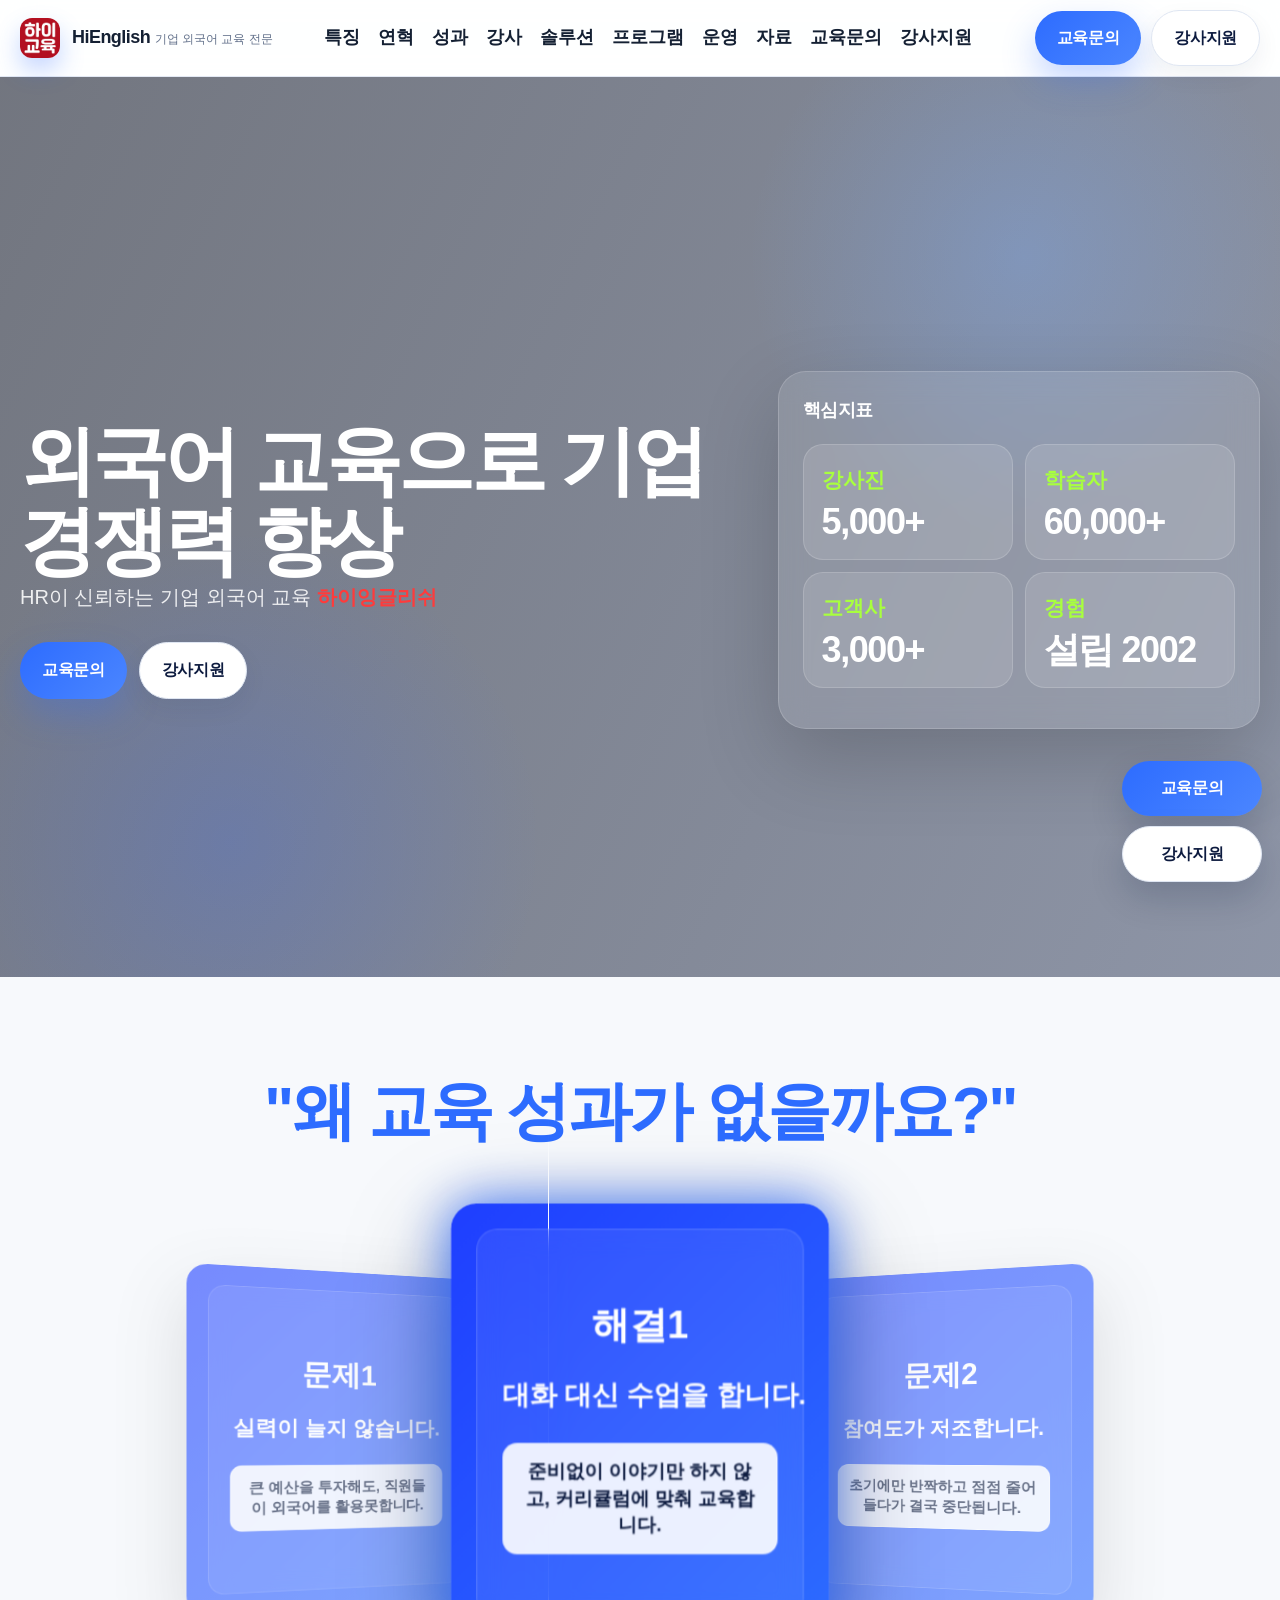
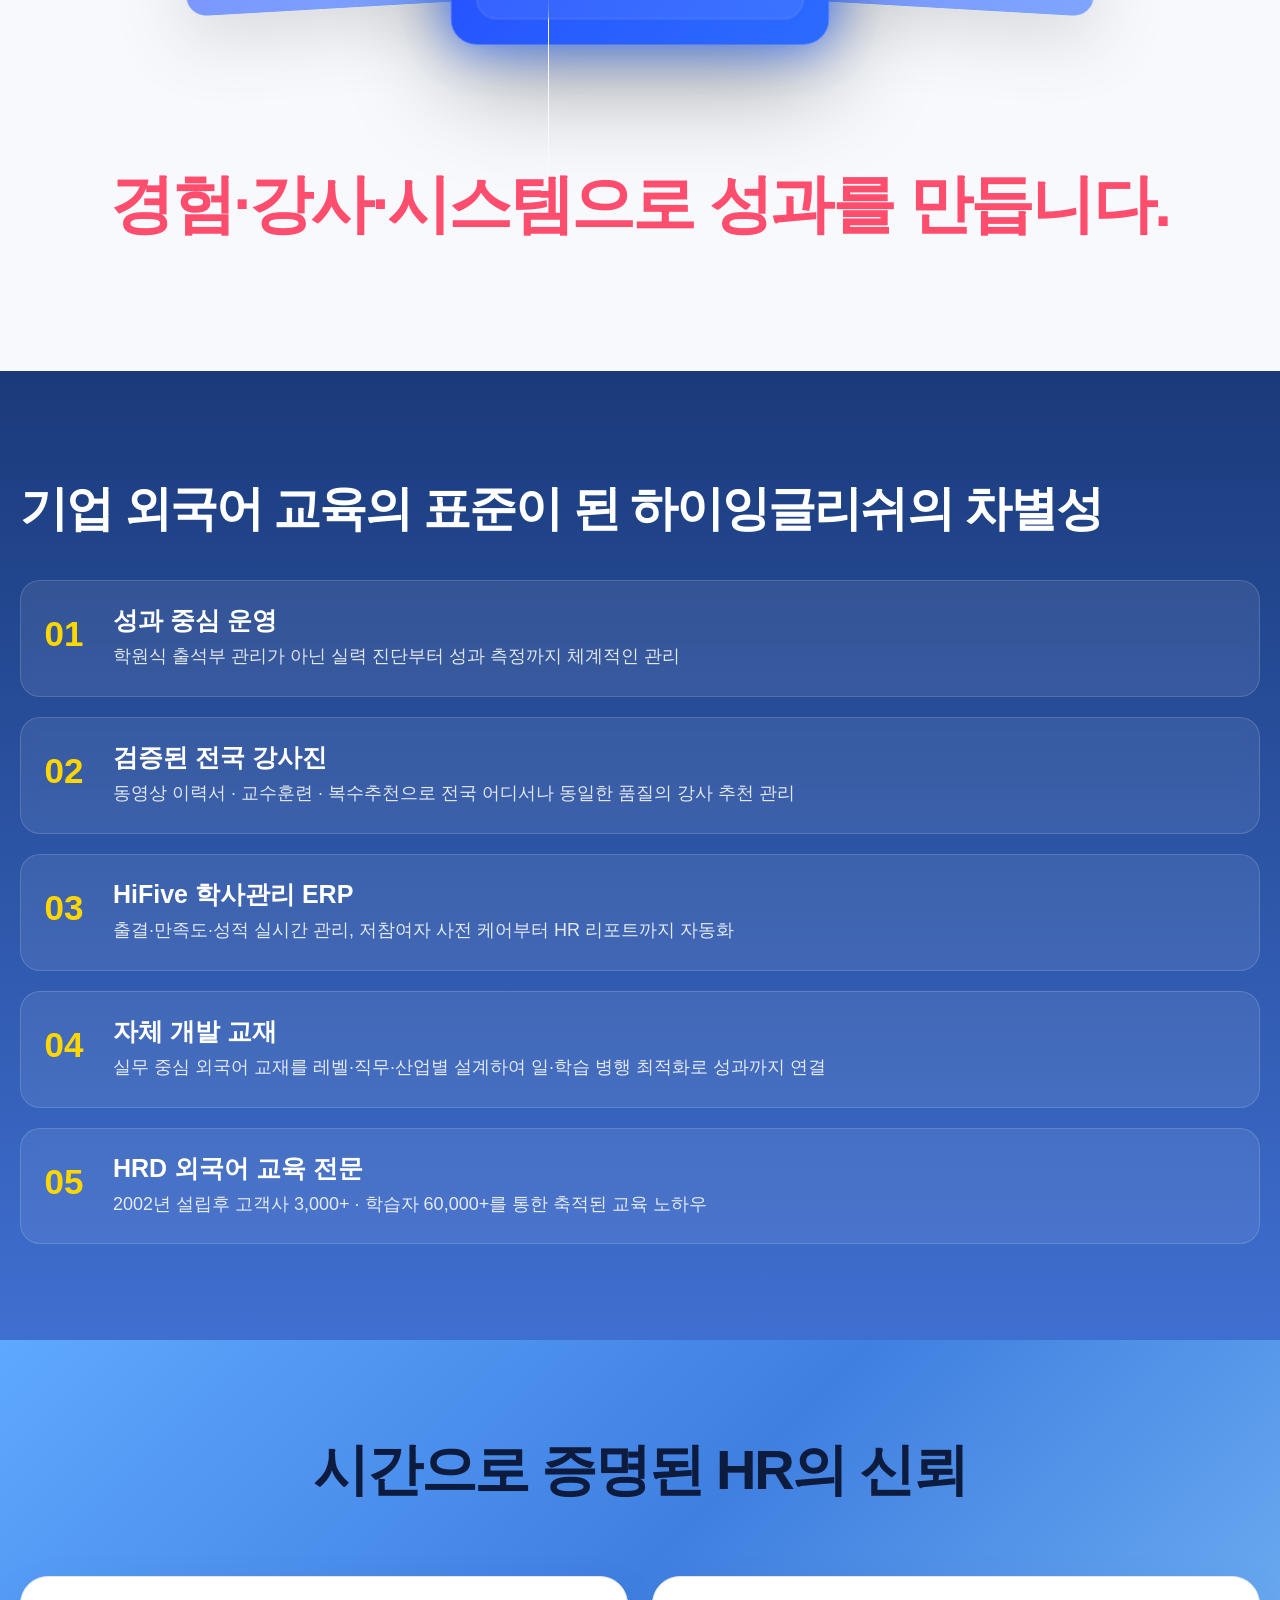
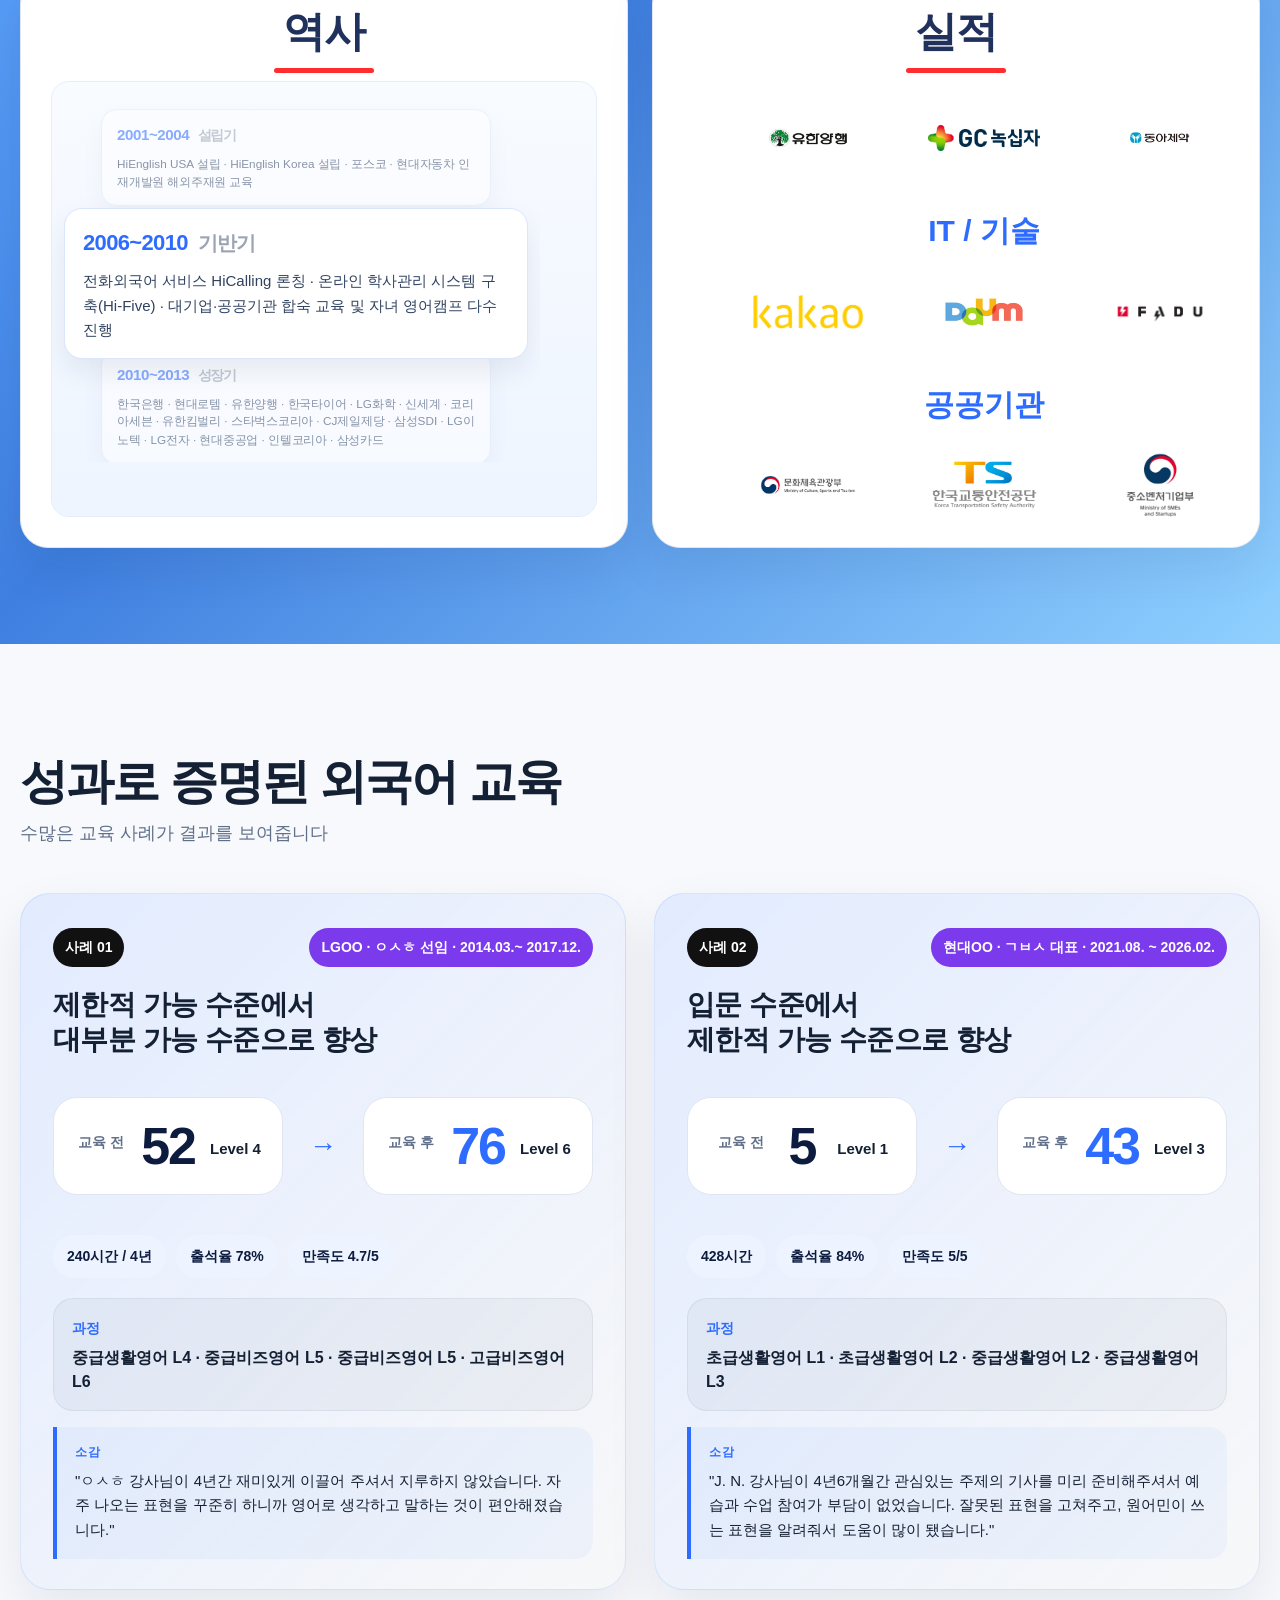
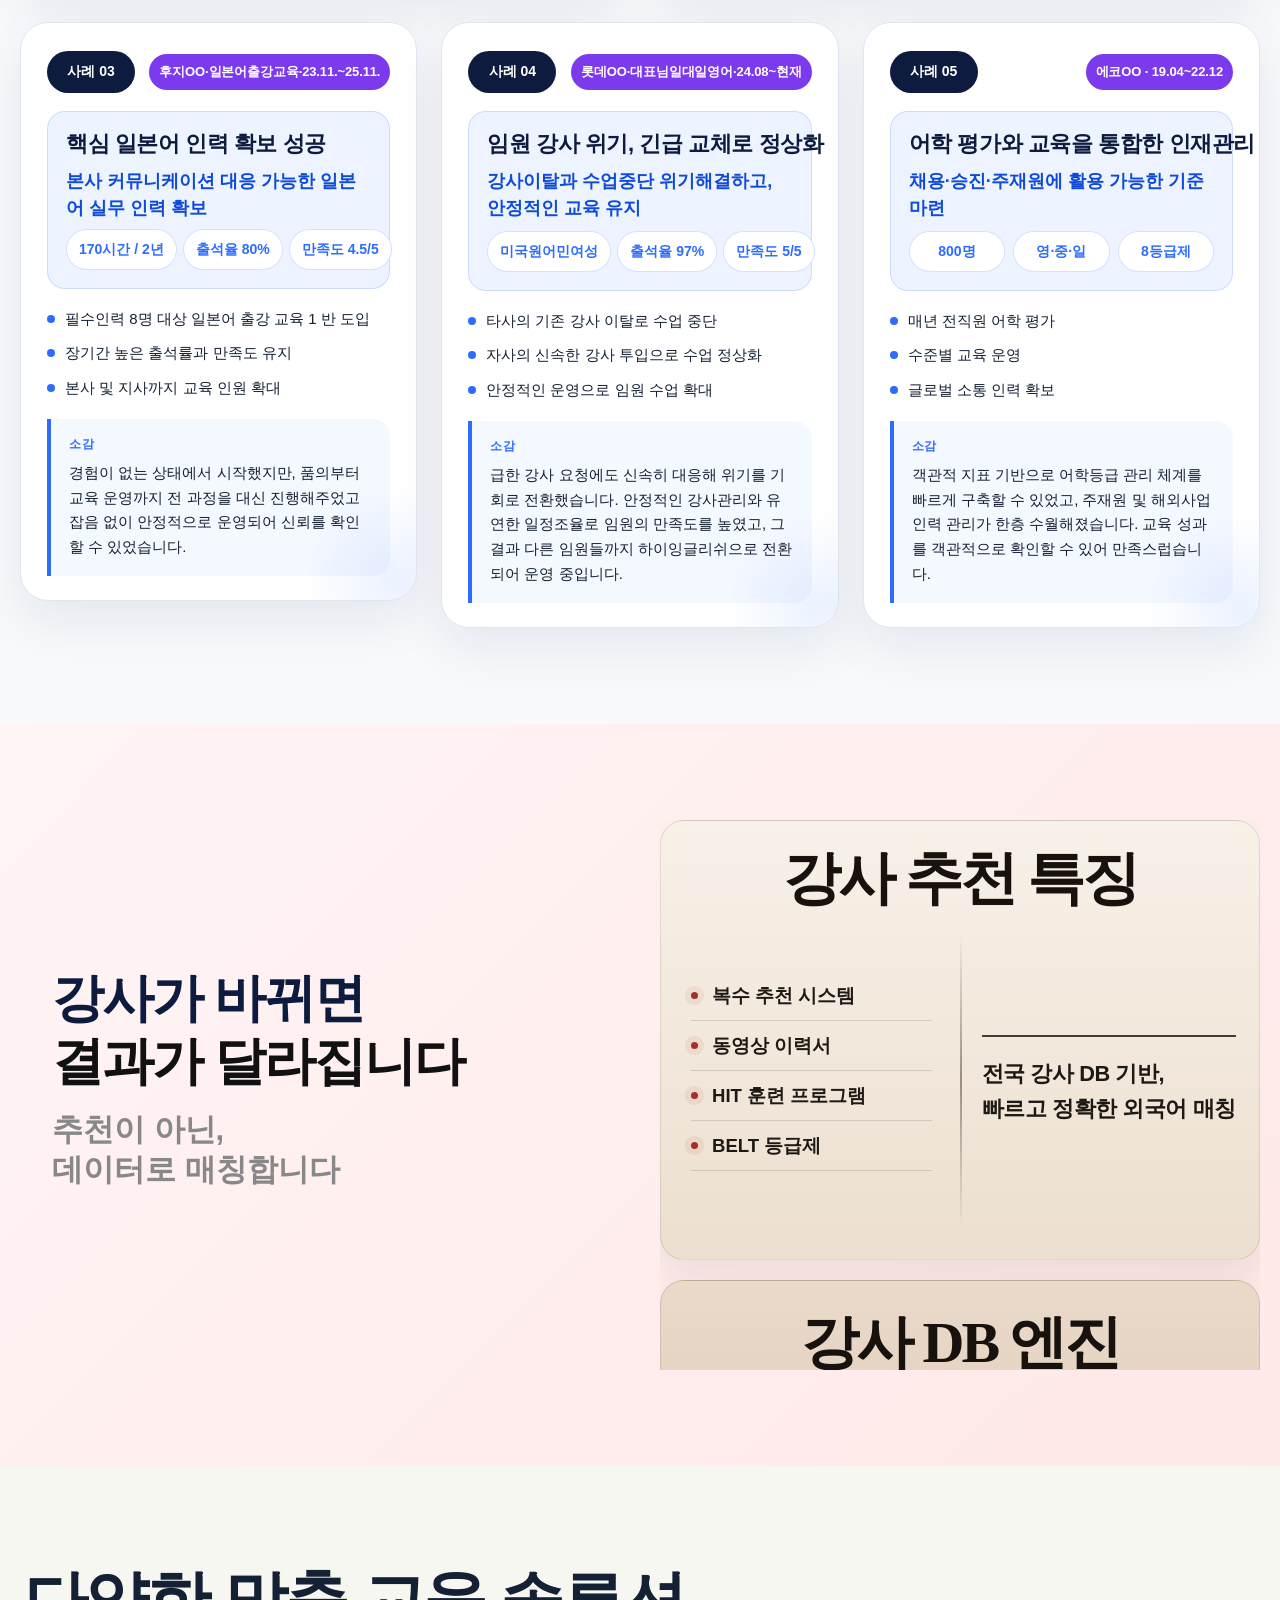
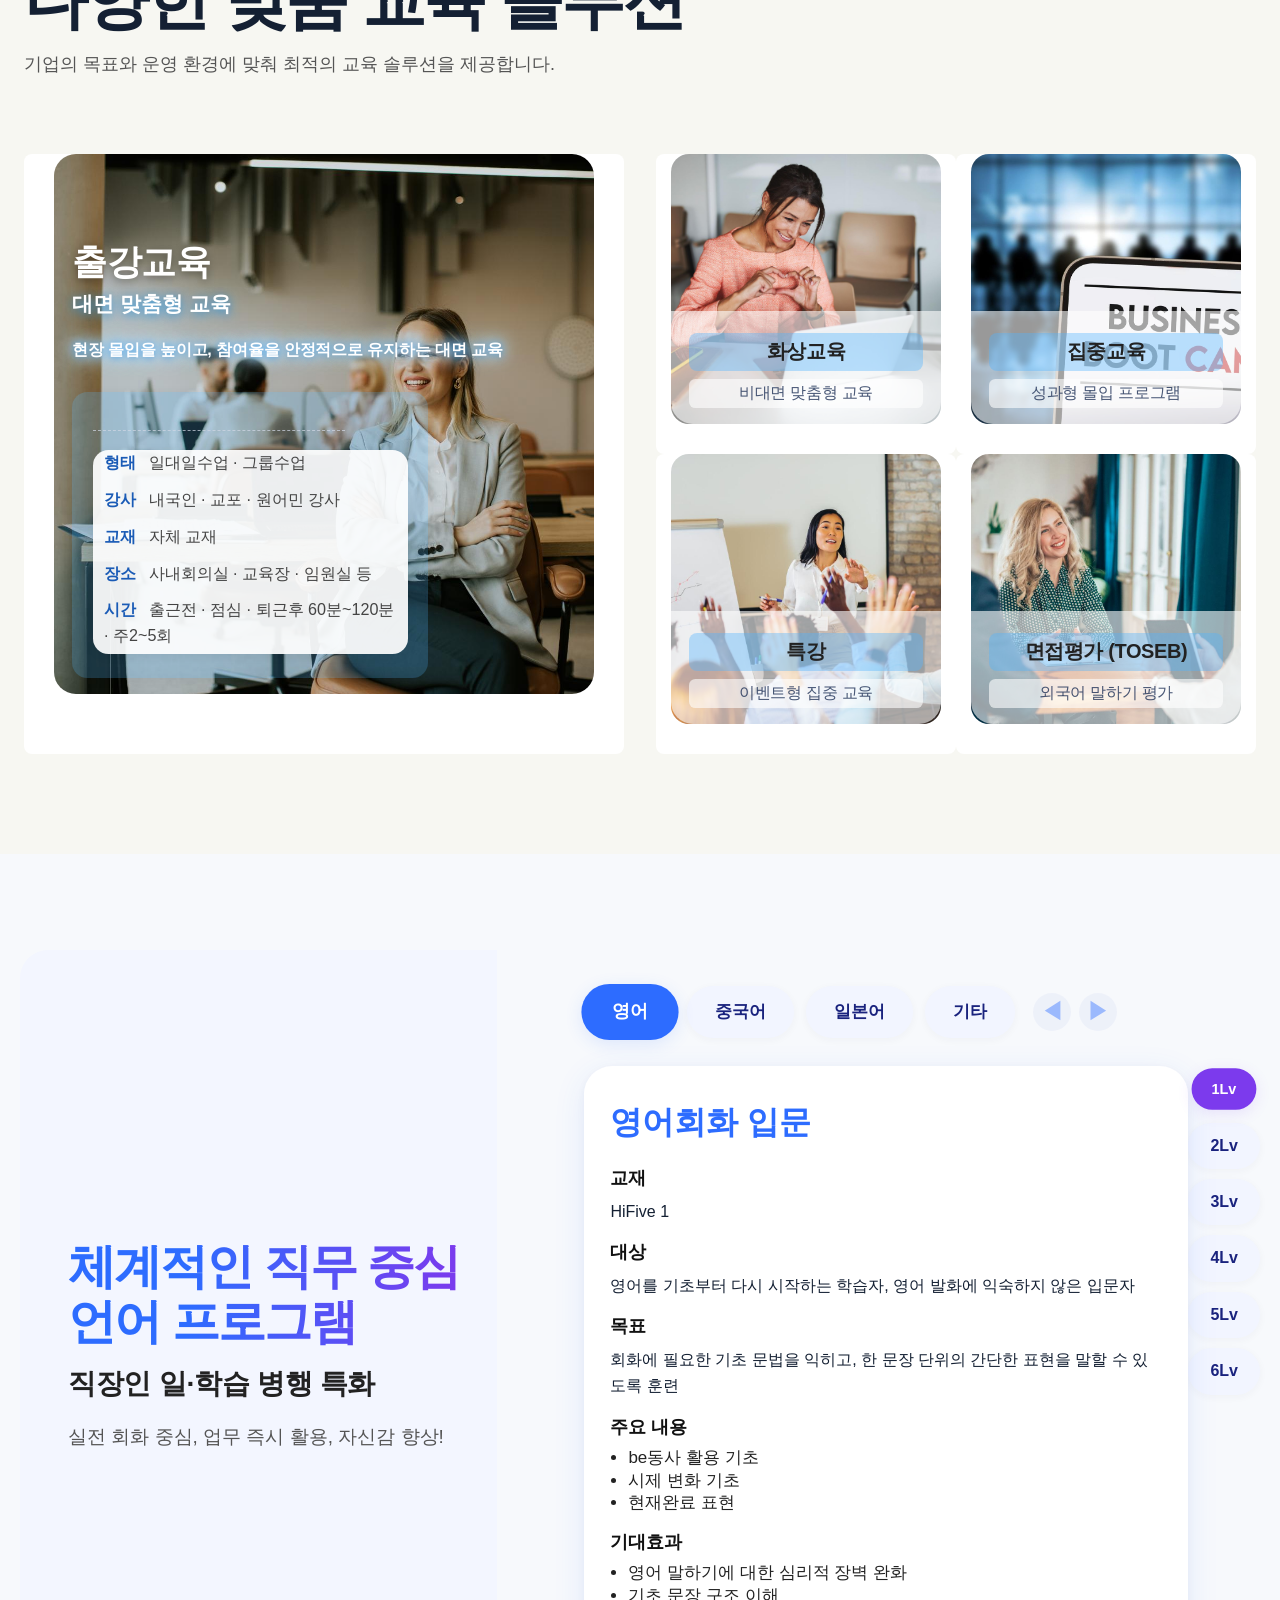
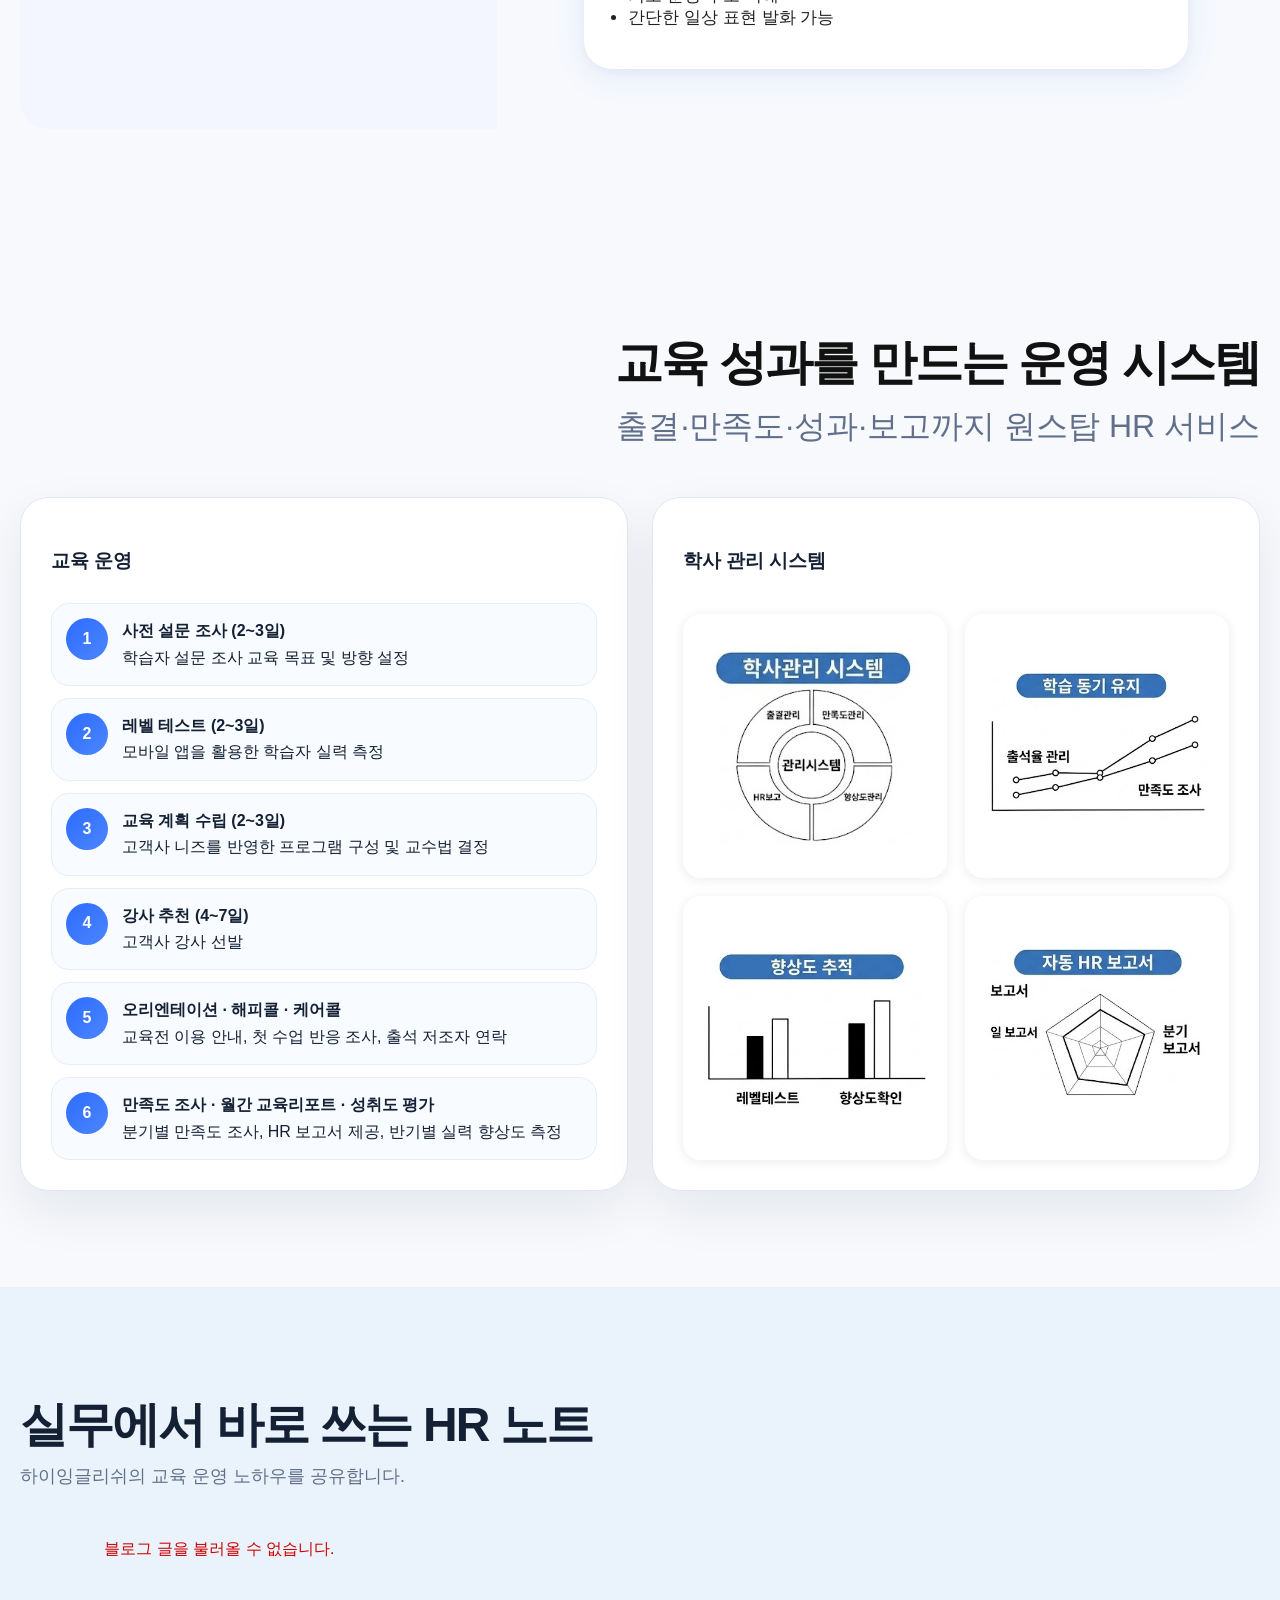
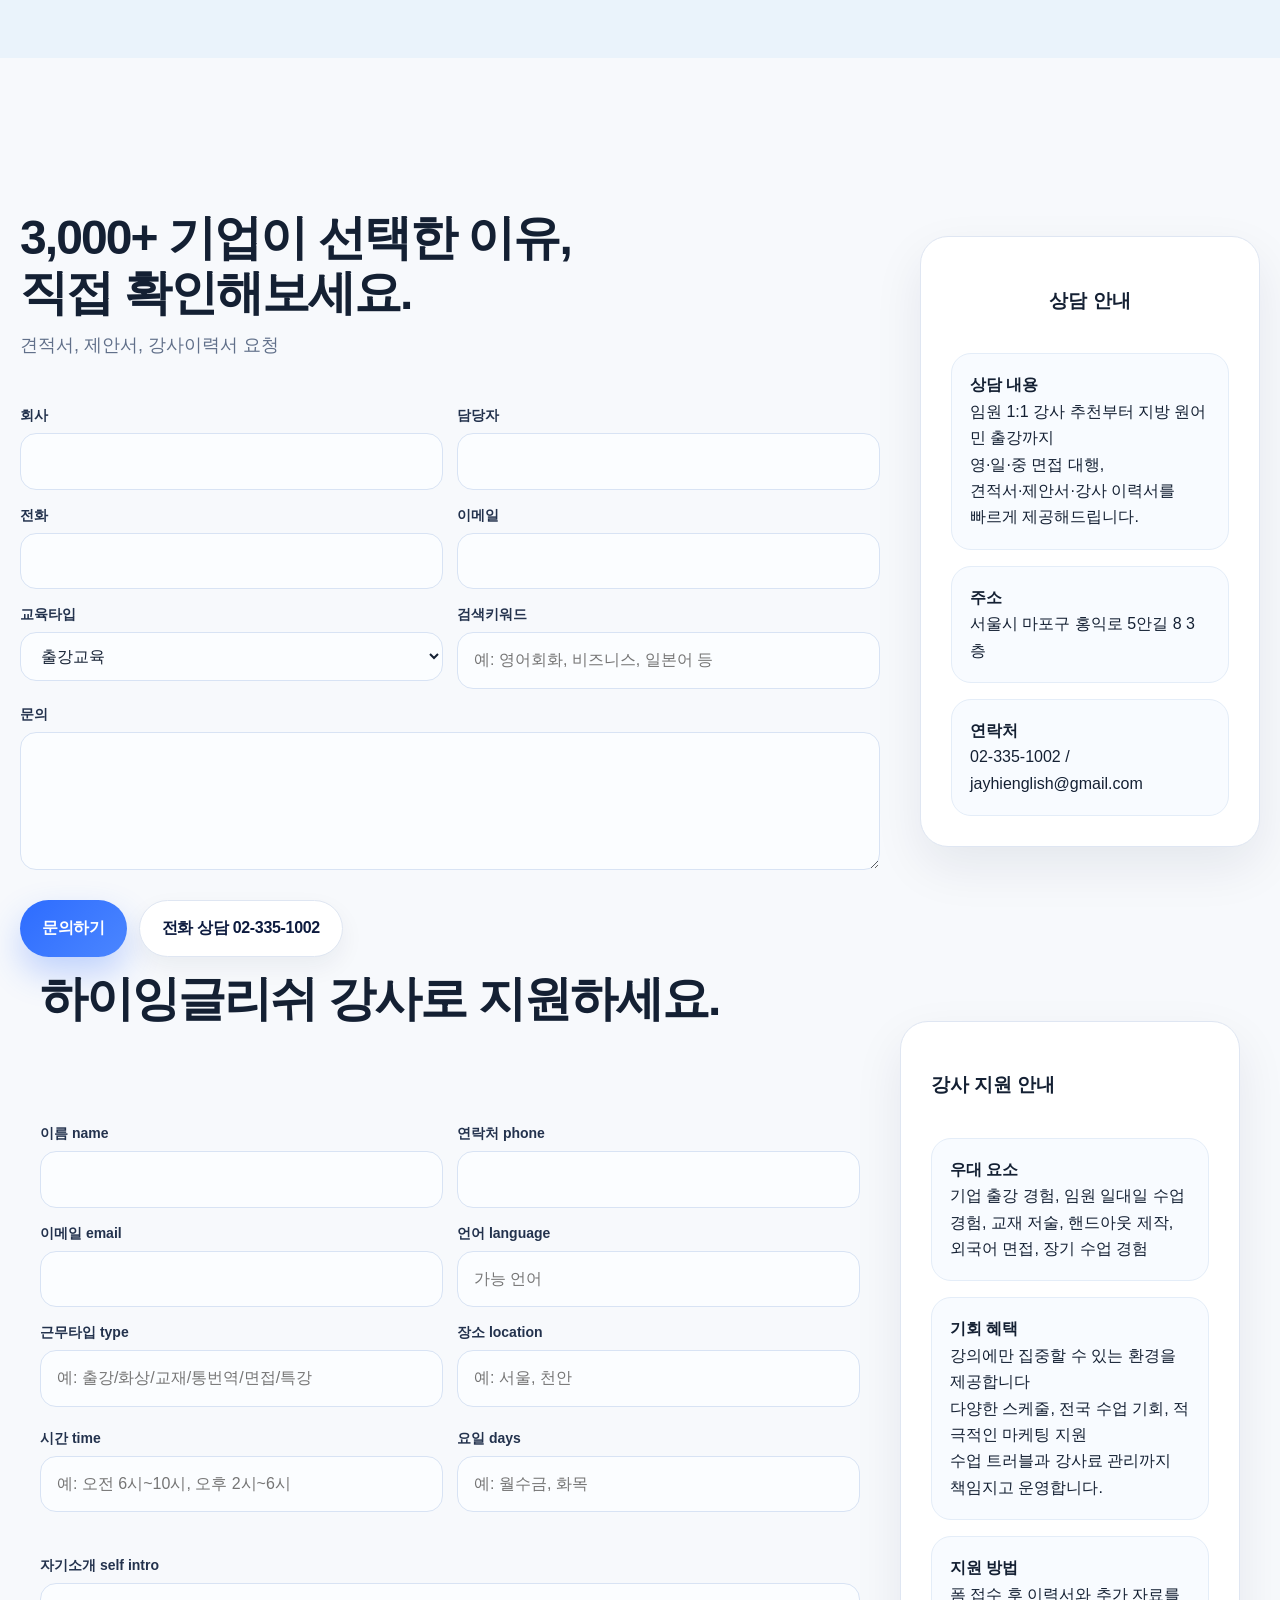
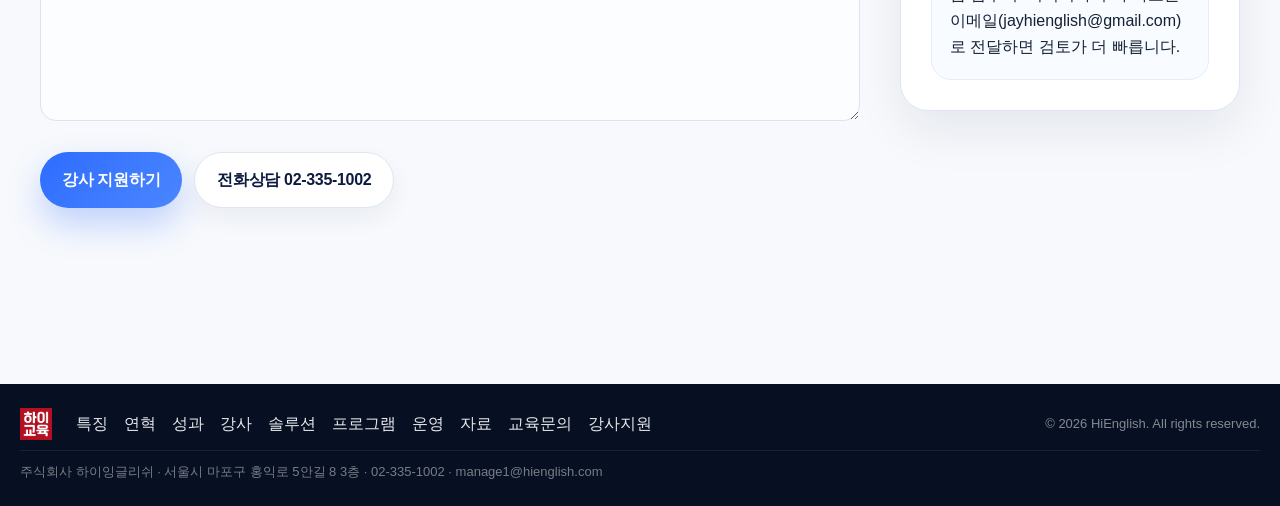
==== commit d003716b: "홈페이지 UI 전면 개편" ====
--- a/index.html
+++ b/index.html
@@ -1,15 +1,15 @@
-<!DOCTYPE html>
+﻿<!DOCTYPE html>
 <html lang="ko">
 <head>
   <meta charset="UTF-8" />
   <meta name="viewport" content="width=device-width, initial-scale=1.0" />
-  <title>하이교육 | 기업 출강 영어 교육 · 기업 외국어 교육 전문</title>
-  <meta name="description" content="하이교육은 기업 출강 영어 교육, 기업 외국어 교육, 화상교육, TOSEB 말하기 평가, 맞춤 교재, HiFive 학사관리 시스템을 제공하는 기업 외국어 교육 전문 기관입니다." />
+  <title>하이잉글리쉬 | 기업 출강 영어 교육 · 기업 외국어 교육 전문</title>
+  <meta name="description" content="하이잉글리쉬는 기업 출강 영어 교육, 기업 외국어 교육, 화상교육, TOSEB 말하기 평가, 맞춤 교재, HiFive 학사관리 시스템을 제공하는 기업 외국어 교육 전문 기관입니다." />
   <meta name="keywords" content="기업출강, 기업 출강 영어 교육, 기업외국어교육, 사내영어교육, 출강교육, 화상교육, 비즈니스영어, 기업일본어교육, TOSEB, 기업어학교육" />
   <meta name="robots" content="index,follow" />
   <meta name="theme-color" content="#0d1b3f" />
   <meta property="og:type" content="website" />
-  <meta property="og:title" content="하이교육 | 기업 출강 영어 교육 · 기업 외국어 교육 전문" />
+  <meta property="og:title" content="하이잉글리쉬 | 기업 출강 영어 교육 · 기업 외국어 교육 전문" />
   <meta property="og:description" content="결과로 증명하는 기업 외국어 교육. 출강교육, 화상교육, 집중교육, TOSEB 평가, 맞춤 교재, HiFive 운영관리." />
   <meta property="og:locale" content="ko_KR" />
   <link rel="canonical" href="https://www.hienglish.com/" />
@@ -458,31 +458,85 @@
     .featured-card h3, .case-card-new h3 { font-size: 22px; }
     .score-panel .score-box strong { font-size: 40px; }
   }
+
+  /* ===== 네비게이션 마그넷 호버 ===== */
+  .main-nav {
+    display: flex;
+    align-items: center;
+    gap: 2px;
+  }
+  .main-nav a {
+    font-size: 18px;
+    font-weight: 600;
+    padding: 4px 8px;
+    white-space: nowrap;
+    display: inline-block;
+    text-decoration: none;
+    color: inherit;
+    border-radius: 6px;
+  }
+
+  /* ===== 돌아가기 버튼 ===== */
+  .btn-back {
+    display: inline-block;
+    padding: 10px 22px;
+    border-radius: 999px;
+    border: 1px solid #aaa;
+    background: #f0f0f0;
+    color: #666;
+    font-size: 14px;
+    font-weight: 600;
+    text-decoration: none;
+    cursor: pointer;
+    transition: background 0.2s, color 0.2s;
+  }
+  .btn-back:hover { background: #e0e0e0; color: #333; }
+
+  .floating-cta .back-top {
+    display: block;
+    margin-top: 8px;
+    padding: 8px 14px;
+    border-radius: 999px;
+    border: 1px solid #aaa;
+    background: #f0f0f0;
+    color: #666;
+    font-size: 12px;
+    font-weight: 600;
+    text-align: center;
+    text-decoration: none;
+    cursor: pointer;
+    transition: background 0.2s;
+  }
+  .floating-cta .back-top:hover { background: #ddd; }
 </style>
 </head>
 <body>
   <header class="site-header">
     <div class="container header-inner">
-      <a href="#top" class="brand" aria-label="하이교육 홈으로 이동">
-        <img src="assets/images/하이교육.png" alt="하이교육 로고" class="brand-mark">
+      <a href="#top" class="brand" aria-label="하이잉글리쉬 홈으로 이동">
+        <img src="assets/images/하이잉글리쉬.png" alt="하이잉글리쉬 로고" class="brand-mark">
         <span>
           <span class="brand-name">HiEnglish</span>
           <span class="brand-sub">기업 외국어 교육 전문</span>
         </span>
       </a>
 
-      <nav class="main-nav" aria-label="주 메뉴">
-        <a href="#company">회사소개</a>
-        <a href="#program">프로그램</a>
-        <a href="#teachers">강사진</a>
-        <a href="#cases">교육사례</a>
-        <a href="#system">운영관리</a>
-        <a href="#contact">문의</a>
+      <nav class="main-nav" id="mainNav" aria-label="주 메뉴">
+        <a href="#특징">특징</a>
+        <a href="#연혁">연혁</a>
+        <a href="#성과">성과</a>
+        <a href="#강사">강사</a>
+        <a href="#솔루션">솔루션</a>
+        <a href="#프로그램">프로그램</a>
+        <a href="#운영">운영</a>
+        <a href="#자료">자료</a>
+        <a href="#교육문의">교육문의</a>
+        <a href="#강사지원">강사지원</a>
       </nav>
 
       <div class="header-cta">
-        <a class="btn btn-primary" href="#contact">교육문의</a>
-        <a class="btn btn-outline" href="#apply">강사지원</a>
+        <a class="btn btn-primary" href="#교육문의">교육문의</a>
+        <a class="btn btn-outline" href="#강사지원">강사지원</a>
       </div>
     </div>
   </header>
@@ -498,13 +552,13 @@
     기업 외국어 교육<br>성과로 증명합니다
   </span>
   <span class="headline headline-2">
-    HR이 신뢰하는<br> 출강 화상 교육
+    외국어 교육으로 기업 경쟁력 향상
   </span>
 </h1>
-          <p class="subcopy">HR이 신뢰하는 기업 외국어 교육 <span style="color:#ff3b3b;font-weight:800;">하이교육</span></p>
+          <p class="subcopy">HR이 신뢰하는 기업 외국어 교육 <span style="color:#ff3b3b;font-weight:800;">하이잉글리쉬</span></p>
           <div class="hero-actions">
-            <a class="btn btn-primary" href="#contact">교육 문의하기</a>
-            <a class="btn btn-outline" href="#program">프로그램 보기</a>
+            <a class="btn btn-primary" href="#교육문의">교육문의</a>
+            <a class="btn btn-outline" href="#강사지원">강사지원</a>
           </div>
           <div class="hero-note"></div>
         </div>
@@ -538,7 +592,6 @@
 </div>
 
         <div style="position:relative; margin-top:40px;">
-  <div style="position:absolute; left:-20px; top:10px; font-size:120px; color:#000; opacity:0.05;">←</div>
   <h2 style="margin:0; padding:32px; border-radius:16px; font-size:clamp(34px,6vw,64px); font-weight:900; line-height:1.2; letter-spacing:-0.04em; color:#ff4d6d; text-align:center;">
     경험·강사·시스템으로 성과를 만듭니다.
   </h2>
@@ -546,44 +599,10 @@
       </div>
     </section>
 
-    <section class="section" id="program" style="background:#0d1b3f; padding:120px 0;">
-      <div class="container">
-        <div class="section-head">
-          <div style="padding:40px 40px 80px; text-align:center; color:#ffffff;">
-            <h2 style="margin:0 0 16px; font-size:clamp(36px,5vw,56px); font-weight:900; letter-spacing:-0.04em; line-height:1.2;">
-              <span style="color:#ffd700;">25년의 신뢰</span>, 성과로 검증된 현업 직결형 커리큘럼<br>
-              <span style="color:#4b86ff;">기업 외국어 교육 맞춤 솔루션</span>
-            </h2>
-            <p style="margin:0; font-size:18px; color:rgba(255,255,255,0.85); max-width:900px; margin-inline:auto;">
-              국내 주요 기업이 선택한 직장인 최적화 프로그램으로 임직원의 비즈니스 경쟁력을 완성합니다.
-            </p>
-          </div>
-        </div>
-
-        <div class="program-steps">
-          <div class="step-card">
-            <div class="step-tag">출강교육</div>
-            <p>전국 강사풀 운영<br>다양한 코스 설계<br>출결·성과 안정 관리</p>
-          </div>
-          <div class="step-card">
-            <div class="step-tag">화상교육</div>
-            <p>시간·강사 자유 선택<br>1:1 맞춤 수업<br>편리한 일정 조정</p>
-          </div>
-          <div class="step-card">
-            <div class="step-tag">단기집중</div>
-            <p>연수원 합숙 교육<br>퇴근 후·주말 집중<br>주재원·전직원 특강</p>
-          </div>
-          <div class="step-card">
-            <div class="step-tag">평가면접</div>
-            <p>신속·정확한 회화 평가<br>임직원 어학 실력 측정<br>외국어 채용 면접 대행</p>
-          </div>
-        </div>
-      </div>
-    </section>
-    <section class="section dark-section" id="difference">
+    <section class="section dark-section" id="특징">
   <div class="container">
     <div class="section-head">
-      <h2>하이교육이 다른 이유</h2>
+      <h2>기업 외국어 교육의 표준이 된 하이잉글리쉬의 차별성</h2>
     </div>
 
     <div class="diff-cards">
@@ -631,12 +650,11 @@
 </section>
 
 
-    <section class="section" id="history">
+    <section class="section" id="연혁">
       <div class="container">
         <div class="section-head history-head">
-          <h2 class="history-switch-title" style="margin:0 0 16px; font-size:clamp(36px,5vw,56px); font-weight:900; letter-spacing:-0.04em; line-height:1.2;">
-            <span style="color:oklab(96.501% 0.00513 0.00148 / 0.982);" class="history-title-a">시간으로 증명된</span>
-            <span style="color:#eab4b4;" class="history-title-b">3,000 HR의 선택</span>
+          <h2 style="margin:0 0 16px; font-size:clamp(36px,5vw,56px); font-weight:900; letter-spacing:-0.04em; line-height:1.2; color:#0d1b3f;">
+            시간으로 증명된 HR의 신뢰
           </h2>
                </div>
 
@@ -672,7 +690,7 @@
         </div>
       </div>
     </div>
-    <div class="history-scroll-ui" aria-label="History 스크롤">
+    <div class="history-scroll-ui" aria-label="History 스크롤" style="display:none;">
       <button class="history-btn up" aria-label="위로">▲</button>
       <div class="history-track"><div class="history-thumb" id="historyThumb"></div></div>
       <button class="history-btn down" aria-label="아래로">▼</button>
@@ -682,9 +700,9 @@
 <script src="assets/js/process-list-glow.js"></script>
 
           <article class="references-panel">
-  <h3 class="panel-title">(산업별) 실적</h3>
-
-  <div class="ref-scroll-ui" aria-label="실적 스크롤">
+  <h3 class="panel-title">실적</h3>
+
+  <div class="ref-scroll-ui" aria-label="실적 스크롤" style="display:none;">
       <button class="ref-btn up" aria-label="위로">▲</button>
       <div class="ref-track"><div class="ref-thumb" id="refThumb"></div></div>
       <button class="ref-btn down" aria-label="아래로">▼</button>
@@ -754,18 +772,204 @@
 
     
 
+<section class="case-section section" id="성과">
+    <div class="container">
+
+      <div class="section-head">
+        <div>
+          <h2><span class="case-accent">성과</span>로 증명된 외국어 교육</h2>
+          <p>수많은 교육 사례가 <span class="case-accent">결과</span>를 보여줍니다</p>
+        </div>
+      </div>
+
+      <!-- 대표 성과 카드 2개 -->
+      <div class="featured-grid">
+
+        <article class="featured-card">
+          <div class="featured-top">
+            <span class="featured-label" style="background:#111111; color:#ffffff;">사례 01</span>
+            <span class="featured-meta featured-meta-pill">LGOO · ㅇㅅㅎ 선임 · 2014.03.~ 2017.12.</span>
+          </div>
+          <h3>제한적 가능 수준에서<br>대부분 가능 수준으로 향상</h3>
+          <div class="score-panel">
+            <div class="score-box">
+              <small>교육 전</small>
+              <strong>52</strong>
+              <em>Level 4</em>
+            </div>
+            <div class="score-arrow">→</div>
+            <div class="score-box">
+              <small>교육 후</small>
+              <strong style="color:#2d6cff;">76</strong>
+              <em>Level 6</em>
+            </div>
+          </div>
+          <div class="metric-row">
+            <span class="metric-chip">240시간 / 4년</span>
+            <span class="metric-chip">출석율 78%</span>
+            <span class="metric-chip">만족도 4.7/5</span>
+          </div>
+          <div class="result-box">
+            <strong>과정</strong>
+            <p>중급생활영어 L4 · 중급비즈영어 L5 · 중급비즈영어 L5 · 고급비즈영어 L6</p>
+          </div>
+          <blockquote class="quote">
+            <strong class="quote-label">소감</strong>
+            "ㅇㅅㅎ 강사님이 4년간 재미있게 이끌어 주셔서 지루하지 않았습니다.
+            자주 나오는 표현을 꾸준히 하니까 영어로 생각하고 말하는 것이 편안해졌습니다."
+          </blockquote>
+        </article>
+
+        <article class="featured-card">
+          <div class="featured-top">
+            <span class="featured-label" style="background:#111111; color:#ffffff;">사례 02</span>
+            <span class="featured-meta featured-meta-pill">현대OO · ㄱㅂㅅ 대표 · 2021.08. ~ 2026.02.</span>
+          </div>
+          <h3>입문 수준에서<br>제한적 가능 수준으로 향상</h3>
+          <div class="score-panel">
+            <div class="score-box">
+              <small>교육 전</small>
+              <strong>5</strong>
+              <em>Level 1</em>
+            </div>
+            <div class="score-arrow">→</div>
+            <div class="score-box">
+              <small>교육 후</small>
+              <strong style="color:#2d6cff;">43</strong>
+              <em>Level 3</em>
+            </div>
+          </div>
+          <div class="metric-row">
+            <span class="metric-chip">428시간</span>
+            <span class="metric-chip">출석율 84%</span>
+            <span class="metric-chip">만족도 5/5</span>
+          </div>
+          <div class="result-box">
+            <strong>과정</strong>
+            <p>초급생활영어 L1 · 초급생활영어 L2 · 중급생활영어 L2 · 중급생활영어 L3</p>
+          </div>
+          <blockquote class="quote">
+            <strong class="quote-label">소감</strong>
+            "J. N. 강사님이 4년6개월간 관심있는 주제의 기사를 미리 준비해주셔서 예습과 수업 참여가 부담이 없었습니다.
+            잘못된 표현을 고쳐주고, 원어민이 쓰는 표현을 알려줘서 도움이 많이 됐습니다."
+          </blockquote>
+        </article>
+
+      </div>
+
+      <!-- 일반 사례 카드 -->
+      <div class="case-cards-grid">
+
+        <article class="case-card-new">
+          <div class="case-no-row case-no-row-case3">
+            <div class="case-no">사례 03</div>
+            <div class="case-company">후지OO·일본어출강교육·23.11.~25.11.</div>
+          </div>
+          <div class="case-focus-box">
+            <div class="case-focus-row">
+              <p class="case-focus-title">핵심 일본어 인력 확보 성공</p>
+            </div>
+            <div class="case-focus-row">
+              <p class="case-focus-desc case-focus-desc-strong">본사 커뮤니케이션 대응 가능한 일본어 실무 인력 확보</p>
+              <div class="case-focus-metrics">
+                <span>170시간 / 2년</span>
+                <span>출석율 80%</span>
+                <span>만족도 4.5/5</span>
+              </div>
+            </div>
+          </div>
+          <div class="impact">
+            <div class="impact-item">필수인력 8명 대상 일본어 출강 교육 1 반 도입</div>
+            <div class="impact-item">장기간 높은 출석률과 만족도 유지</div>
+            <div class="impact-item">본사 및 지사까지 교육 인원 확대</div>
+          </div>
+          <blockquote class="quote">
+            <strong class="quote-label">소감</strong>
+            경험이 없는 상태에서 시작했지만, 품의부터 교육 운영까지 전 과정을 대신 진행해주었고 잡음 없이 안정적으로 운영되어 신뢰를 확인할 수 있었습니다.
+          </blockquote>
+        </article>
+
+        <article class="case-card-new">
+          <div class="case-no-row case-no-row-case3">
+            <div class="case-no">사례 04</div>
+            <div class="case-company">롯데OO·대표님일대일영어·24.08~현재</div>
+          </div>
+          <div class="case-focus-box">
+            <div class="case-focus-row">
+              <p class="case-focus-title">임원 강사 위기, 긴급 교체로 정상화</p>
+            </div>
+            <div class="case-focus-row">
+              <p class="case-focus-desc case-focus-desc-strong">강사이탈과 수업중단 위기해결하고, 안정적인 교육 유지</p>
+            </div>
+            <div class="case-focus-row">
+              <div class="case-focus-metrics">
+                <span>미국원어민여성</span>
+                <span>출석율 97%</span>
+                <span>만족도 5/5</span>
+              </div>
+            </div>
+          </div>
+          <div class="impact">
+            <div class="impact-item">타사의 기존 강사 이탈로 수업 중단</div>
+            <div class="impact-item">자사의 신속한 강사 투입으로 수업 정상화</div>
+            <div class="impact-item">안정적인 운영으로 임원 수업 확대</div>
+          </div>
+          <blockquote class="quote">
+            <strong class="quote-label">소감</strong>
+            급한 강사 요청에도 신속히 대응해 위기를 기회로 전환했습니다. 안정적인 강사관리와 유연한 일정조율로 임원의 만족도를 높였고, 그 결과 다른 임원들까지 하이잉글리쉬으로 전환되어 운영 중입니다.
+          </blockquote>
+        </article>
+
+        <article class="case-card-new">
+          <div class="case-no-row case-no-row-case3">
+            <div class="case-no">사례 05</div>
+            <div class="case-company">에코OO · 19.04~22.12</div>
+          </div>
+          <div class="case-focus-box">
+            <div class="case-focus-row">
+              <p class="case-focus-title">어학 평가와 교육을 통합한 인재관리</p>
+            </div>
+            <div class="case-focus-row">
+              <p class="case-focus-desc case-focus-desc-strong">채용·승진·주재원에 활용 가능한 기준 마련</p>
+            </div>
+            <div class="case-focus-row">
+              <div class="case-focus-metrics case-focus-metrics-spread">
+                <span>800명</span>
+                <span>영·중·일</span>
+                <span>8등급제</span>
+              </div>
+            </div>
+          </div>
+          <div class="impact">
+            <div class="impact-item">매년 전직원 어학 평가</div>
+            <div class="impact-item">수준별 교육 운영</div>
+            <div class="impact-item">글로벌 소통 인력 확보</div>
+          </div>
+          <blockquote class="quote">
+            <strong class="quote-label">소감</strong>
+            객관적 지표 기반으로 어학등급 관리 체계를 빠르게 구축할 수 있었고,
+            주재원 및 해외사업 인력 관리가 한층 수월해졌습니다.
+            교육 성과를 객관적으로 확인할 수 있어 만족스럽습니다.
+          </blockquote>
+        </article>
+
+      </div>
+
+    </div>
+  </section>
+
     <!-- ===== Teachers Section ===== -->
-<section class="section" id="teachers">
+<section class="section" id="강사" style="background: linear-gradient(135deg, #fff5f5 0%, #ffe8e8 100%);">
   <div class="container" style="display:grid; grid-template-columns:1fr 1fr; gap:40px; align-items:center;">
     <!-- Left -->
     <div class="teacher-left">
       <h2 class="teacher-left-title">
         강사가 바뀌면<br>
-        <span style="color:#2d6cff;">결과가 달라집니다</span>
+        <span style="color:#111111;">결과가 달라집니다</span>
       </h2>
       <p class="teacher-left-sub">
         추천이 아닌,<br>
-        <span style="color:#ff2d2d;">데이터로 매칭합니다</span>
+        <span>데이터로 매칭합니다</span>
       </p>
     </div>
 
@@ -793,7 +997,7 @@
 
         <div class="teacher-card teacher-service-card">
           <div class="teacher-card-header">
-            <h3 class="teacher-card-title">강사 추천 엔진</h3>
+            <h3 class="teacher-card-title">강사 DB 엔진</h3>
             <div class="teacher-card-sub">
               120명 교차 분석으로 1명 최적 매칭
             </div>
@@ -828,14 +1032,14 @@
               </select>
             </div>
 
-            <button type="button" onclick="matchTeacher()">강사 추천</button>
+            <button type="button" onclick="window.showTeacherCard(2)">강사 추천</button>
 
             <div id="teacherMatchResult"></div>
           </div>
         </div>
 
         <div class="teacher-card profile-showcase">
-          <h3 class="teacher-profile-title">강사 추천 관리</h3>
+          <h3 class="teacher-profile-title">강사 이력서 추천</h3>
           <p class="teacher-profile-sub">수도권 3일·지방 5일 내 이력서 추천<br>강사교체 2주 일정변경·보충수업 관리</p>
 
           <div class="teacher-image-roller" aria-label="강사 이미지 롤링">
@@ -850,208 +1054,29 @@
         </div>
 
         <div class="teacher-card teacher-video-card">
-          <h3 class="teacher-video-title">강사 소개 영상</h3>
-          <p class="teacher-video-sub">강사 품질은 끝까지 보증합니다</p>
-          <video class="teacher-video" src="assets/images/강사동영상.mp4" controls playsinline muted autoplay></video>
-          <button type="button" class="teacher-video-sound-btn" aria-pressed="false">소리 켜기</button>
+          <h3 class="teacher-video-title">동영상이력서</h3>
+          <div class="teacher-video-sound-row">
+            <button type="button" class="teacher-video-sound-btn" data-target="video-en" aria-pressed="false">영어소리켜기</button>
+            <button type="button" class="teacher-video-sound-btn" data-target="video-ja" aria-pressed="false">일본어소리켜기</button>
+            <button type="button" class="teacher-video-sound-btn" data-target="video-zh" aria-pressed="false">중국어소리켜기</button>
+          </div>
+          <div class="teacher-video-grid">
+            <video id="video-en" class="teacher-video" src="assets/images/1영어원어민강사.mp4" playsinline muted autoplay loop></video>
+            <video id="video-ja" class="teacher-video" src="assets/images/2일본어원어민강사.mp4" playsinline muted autoplay loop></video>
+            <video id="video-zh" class="teacher-video" src="assets/images/4중국어원어민강사.mp4" playsinline muted autoplay loop></video>
+          </div>
         </div>
 
       </div>
     </div>
   </div>
 </section>
-
-<section class="case-section section" id="cases">
-    <div class="container">
-
-      <div class="section-head">
-        <div>
-          <h2><span class="case-accent">성과</span>로 증명된 외국어 교육</h2>
-          <p>수많은 교육 사례가 <span class="case-accent">결과</span>를 보여줍니다</p>
-        </div>
-      </div>
-
-      <!-- 대표 성과 카드 2개 -->
-      <div class="featured-grid">
-
-        <article class="featured-card">
-          <div class="featured-top">
-            <span class="featured-label" style="background:#111111; color:#ffffff;">사례 01</span>
-            <span class="featured-meta featured-meta-pill">LGOO · ㅇㅅㅎ 선임 · 2014.03.~ 2017.12.</span>
-          </div>
-          <h3>제한적 가능 수준에서<br>대부분 가능 수준으로 향상</h3>
-          <div class="score-panel">
-            <div class="score-box">
-              <small>교육 전</small>
-              <strong>52</strong>
-              <em>Level 4</em>
-            </div>
-            <div class="score-arrow">→</div>
-            <div class="score-box">
-              <small>교육 후</small>
-              <strong style="color:#2d6cff;">76</strong>
-              <em>Level 6</em>
-            </div>
-          </div>
-          <div class="metric-row">
-            <span class="metric-chip">240시간 / 4년</span>
-            <span class="metric-chip">출석율 78%</span>
-            <span class="metric-chip">만족도 4.7/5</span>
-          </div>
-          <div class="result-box">
-            <strong>과정</strong>
-            <p>중급생활영어 L4 · 중급비즈영어 L5 · 중급비즈영어 L5 · 고급비즈영어 L6</p>
-          </div>
-          <blockquote class="quote">
-            <strong class="quote-label">소감</strong>
-            "ㅇㅅㅎ 강사님이 4년간 재미있게 이끌어 주셔서 지루하지 않았습니다.
-            자주 나오는 표현을 꾸준히 하니까 영어로 생각하고 말하는 것이 편안해졌습니다."
-          </blockquote>
-        </article>
-
-        <article class="featured-card">
-          <div class="featured-top">
-            <span class="featured-label" style="background:#111111; color:#ffffff;">사례 02</span>
-            <span class="featured-meta featured-meta-pill">현대OO · ㄱㅂㅅ 대표 · 2021.08. ~ 2026.02.</span>
-          </div>
-          <h3>입문 수준에서<br>제한적 가능 수준으로 향상</h3>
-          <div class="score-panel">
-            <div class="score-box">
-              <small>교육 전</small>
-              <strong>5</strong>
-              <em>Level 1</em>
-            </div>
-            <div class="score-arrow">→</div>
-            <div class="score-box">
-              <small>교육 후</small>
-              <strong style="color:#2d6cff;">43</strong>
-              <em>Level 3</em>
-            </div>
-          </div>
-          <div class="metric-row">
-            <span class="metric-chip">428시간</span>
-            <span class="metric-chip">출석율 84%</span>
-            <span class="metric-chip">만족도 5/5</span>
-          </div>
-          <div class="result-box">
-            <strong>과정</strong>
-            <p>초급생활영어 L1 · 초급생활영어 L2 · 중급생활영어 L2 · 중급생활영어 L3</p>
-          </div>
-          <blockquote class="quote">
-            <strong class="quote-label">소감</strong>
-            "J. N. 강사님이 4년6개월간 관심있는 주제의 기사를 미리 준비해주셔서 예습과 수업 참여가 부담이 없었습니다.
-            잘못된 표현을 고쳐주고, 원어민이 쓰는 표현을 알려줘서 도움이 많이 됐습니다."
-          </blockquote>
-        </article>
-
-      </div>
-
-      <!-- 일반 사례 카드 -->
-      <div class="case-cards-grid">
-
-        <article class="case-card-new">
-          <div class="case-no-row case-no-row-case3">
-            <div class="case-no">사례 03</div>
-            <div class="case-company">후지OO·일본어출강교육·23.11.~25.11.</div>
-          </div>
-          <div class="case-focus-box">
-            <div class="case-focus-row">
-              <p class="case-focus-title">핵심 일본어 인력 확보 성공</p>
-            </div>
-            <div class="case-focus-row">
-              <p class="case-focus-desc case-focus-desc-strong">본사 커뮤니케이션 대응 가능한 일본어 실무 인력 확보</p>
-              <div class="case-focus-metrics">
-                <span>170시간 / 2년</span>
-                <span>출석율 80%</span>
-                <span>만족도 4.5/5</span>
-              </div>
-            </div>
-          </div>
-          <div class="impact">
-            <div class="impact-item">필수인력 8명 대상 일본어 출강 교육 1 반 도입</div>
-            <div class="impact-item">장기간 높은 출석률과 만족도 유지</div>
-            <div class="impact-item">본사 및 지사까지 교육 인원 확대</div>
-          </div>
-          <blockquote class="quote">
-            <strong class="quote-label">소감</strong>
-            경험이 없는 상태에서 시작했지만, 품의부터 교육 운영까지 전 과정을 대신 진행해주었고 잡음 없이 안정적으로 운영되어 신뢰를 확인할 수 있었습니다.
-          </blockquote>
-        </article>
-
-        <article class="case-card-new">
-          <div class="case-no-row case-no-row-case3">
-            <div class="case-no">사례 04</div>
-            <div class="case-company">롯데OO·대표님일대일영어·24.08~현재</div>
-          </div>
-          <div class="case-focus-box">
-            <div class="case-focus-row">
-              <p class="case-focus-title">임원 강사 위기, 긴급 교체로 정상화</p>
-            </div>
-            <div class="case-focus-row">
-              <p class="case-focus-desc case-focus-desc-strong">강사이탈과 수업중단 위기해결하고, 안정적인 교육 유지</p>
-            </div>
-            <div class="case-focus-row">
-              <div class="case-focus-metrics">
-                <span>미국원어민여성</span>
-                <span>출석율 97%</span>
-                <span>만족도 5/5</span>
-              </div>
-            </div>
-          </div>
-          <div class="impact">
-            <div class="impact-item">타사의 기존 강사 이탈로 수업 중단</div>
-            <div class="impact-item">자사의 신속한 강사 투입으로 수업 정상화</div>
-            <div class="impact-item">안정적인 운영으로 임원 수업 확대</div>
-          </div>
-          <blockquote class="quote">
-            <strong class="quote-label">소감</strong>
-            급한 강사 요청에도 신속히 대응해 위기를 기회로 전환했습니다. 안정적인 강사관리와 유연한 일정조율로 임원의 만족도를 높였고, 그 결과 다른 임원들까지 하이교육으로 전환되어 운영 중입니다.
-          </blockquote>
-        </article>
-
-        <article class="case-card-new">
-          <div class="case-no-row case-no-row-case3">
-            <div class="case-no">사례 05</div>
-            <div class="case-company">에코OO · 19.04~22.12</div>
-          </div>
-          <div class="case-focus-box">
-            <div class="case-focus-row">
-              <p class="case-focus-title">어학 평가와 교육을 통합한 인재관리</p>
-            </div>
-            <div class="case-focus-row">
-              <p class="case-focus-desc case-focus-desc-strong">채용·승진·주재원에 활용 가능한 기준 마련</p>
-            </div>
-            <div class="case-focus-row">
-              <div class="case-focus-metrics case-focus-metrics-spread">
-                <span>800명</span>
-                <span>영·중·일</span>
-                <span>8등급제</span>
-              </div>
-            </div>
-          </div>
-          <div class="impact">
-            <div class="impact-item">매년 전직원 어학 평가</div>
-            <div class="impact-item">수준별 교육 운영</div>
-            <div class="impact-item">글로벌 소통 인력 확보</div>
-          </div>
-          <blockquote class="quote">
-            <strong class="quote-label">소감</strong>
-            객관적 지표 기반으로 어학등급 관리 체계를 빠르게 구축할 수 있었고,
-            주재원 및 해외사업 인력 관리가 한층 수월해졌습니다.
-            교육 성과를 객관적으로 확인할 수 있어 만족스럽습니다.
-          </blockquote>
-        </article>
-
-      </div>
-
-    </div>
-  </section>
-        <section class="solutions-section" id="service">
+        <section class="solutions-section" id="솔루션">
       <div class="solutions-wrap">
         <div class="solutions-head">
           <div class="solutions-head-left">
 
-            <h2 class="solutions-title">다양한 선택 · 맞춤 설계 교육 솔루션</h2>
+            <h2 class="solutions-title">다양한 맞춤 교육 솔루션</h2>
             <p class="solutions-desc">
               기업의 목표와 운영 환경에 맞춰 최적의 교육 솔루션을 제공합니다.
             </p>
@@ -1059,9 +1084,6 @@
               <!-- 삭제된 태그들 -->
             </div>
           </div>
-          <a href="#" class="solutions-btn">
-            전체 솔루션 보기 <span>↗</span>
-          </a>
         </div>
         <div class="solutions-list custom-layout">
           <div class="main-card-area"></div>
@@ -1744,7 +1766,7 @@
         }
       </style>
       <script>
-        const section = document.getElementById('service');
+        const section = document.getElementById('솔루션');
         const items = section.querySelectorAll('.solution-item');
         const bgColors = [ '#eef4ff', '#f0fff5', '#fff7f0', '#f9f0ff', '#f0faff' ];
         items.forEach((item, index) => {
@@ -1777,13 +1799,13 @@
       </script>
     </section>
 
-    <section class="section" id="books">
+    <section class="section" id="프로그램">
       <div class="container">
         <div class="hi-books-grid">
           <div class="hi-books-left">
             <div class="section-head" style="margin-bottom:0;">
               <!-- <span class="eyebrow">프로그램 &amp; 교재</span> -->
-              <h2 class="hi-books-title hi-books-title-gradient">레벨·니즈별 맞춤<br> 프로그램</h2>
+              <h2 class="hi-books-title hi-books-title-gradient">체계적인 직무 중심 언어 프로그램</h2>
               <p class="hi-books-desc hi-books-desc-strong">
                 <span class="hi-books-desc-main">직장인 일·학습 병행 특화</span></span>
                 <span class="hi-books-desc-sub">실전 회화 중심, 업무 즉시 활용, 자신감 향상!</span>
@@ -1971,7 +1993,7 @@
       </div>
     </section>
 
-    <section class="section" id="system">
+    <section class="section" id="운영">
       <div class="container">
         <div class="section-head">
           <h2 style="color:#111; text-align:right;">교육 성과를 만드는 운영 시스템</h2>
@@ -2052,10 +2074,10 @@
           });
         </script>
 
-    <section class="section" id="blog" style="background:#eaf3fb;">
+    <section class="section" id="자료" style="background:#eaf3fb;">
       <div class="container">
         <div class="section-head">
-          <h2>실무에 바로 쓰는 HR 교육 노하우 & 최신 트렌드</h2>
+          <h2>실무에서 바로 쓰는 HR 노트</h2>
           <p>하이잉글리쉬의 교육 운영 노하우를 공유합니다.
 </p>
         </div>
@@ -2095,13 +2117,80 @@
 
 
     <!-- 강사 지원하기: 별도 섹션으로 분리 -->
-    <section class="section" id="apply" style="margin-top:42px;">
-      <div class="container" style="margin-bottom:80px;">
+    <section class="section" id="교육문의" style="margin-top:42px;">
+      <div class="container">
+        <div class="contact-wrap" style="display: grid; grid-template-columns: 1fr 340px; gap: 40px; align-items: flex-start;">
+        <!-- Left: 교육문의 폼 -->
+        <div>
+          <div class="section-head">
+            <h2>3,000+ 기업이 선택한 이유,<br>직접 확인해보세요.</h2>
+            <p>견적서, 제안서, 강사이력서 요청</p>
+          </div>
+          <form action="https://formsubmit.co/jay@hienglish.com,jayhienglish@gmail.com" method="POST">
+            <input type="hidden" name="_captcha" value="false" />
+            <input type="hidden" name="_subject" value="[하이잉글리쉬] 홈페이지 교육문의 접수" />
+            <div class="form-grid">
+              <div>
+                <label for="company">회사</label>
+                <input id="company" name="회사" type="text" required />
+              </div>
+              <div>
+                <label for="manager">담당자</label>
+                <input id="manager" name="담당자" type="text" required />
+              </div>
+              <div>
+                <label for="phone">전화</label>
+                <input id="phone" name="전화" type="tel" required />
+              </div>
+              <div>
+                <label for="email">이메일</label>
+                <input id="email" name="이메일" type="email" required />
+              </div>
+              <div>
+                <label for="type">교육타입</label>
+                <select id="type" name="교육타입">
+                  <option>출강교육</option>
+                  <option>화상교육</option>
+                  <option>집중교육</option>
+                  <option>특강</option>
+                  <option>면접평가</option>
+                  <option>기타</option>
+                </select>
+              </div>
+              <div>
+                <label for="keyword">검색키워드</label>
+                <input id="keyword" name="검색키워드" type="text" placeholder="예: 영어회화, 비즈니스, 일본어 등" />
+              </div>
+              <div class="full">
+                <label for="message">문의</label>
+                <textarea id="message" name="문의"></textarea>
+              </div>
+            </div>
+            <div class="hero-actions" style="margin-top:22px;">
+              <button class="btn btn-primary" type="submit">문의하기</button>
+              <a class="btn btn-outline" href="tel:023351002">전화 상담 02-335-1002</a>
+            </div>
+          </form>
+        </div>
+        <!-- Right: 빠른 상담 안내 -->
+        <div>
+          <div style="margin-top:40px;"></div>
+          <article class="contact-panel">
+            <h3 style="text-align:center;">상담 안내</h3>
+            <div class="contact-points">
+                <div class="contact-point"><strong>상담 내용</strong><br />임원 1:1 강사 추천부터 지방 원어민 출강까지<br>영·일·중 면접 대행,<br>견적서·제안서·강사 이력서를<br>빠르게 제공해드립니다.</div>
+              <div class="contact-point"><strong>주소</strong><br />서울시 마포구 홍익로 5안길 8 3층</div>
+                <div class="contact-point"><strong>연락처</strong><br />02-335-1002 / jayhienglish@gmail.com</div>
+            </div>
+          </article>
+        </div>
+      </div>
+      <div class="container" id="강사지원" style="margin-bottom:80px;">
         <div class="apply-wrap" style="display: grid; grid-template-columns: 1fr 340px; gap: 40px; align-items: flex-start; width: 100%;">
           <!-- Left: 강사 지원 폼 -->
           <div>
             <div class="section-head">
-              <h2>하이교육 강사로 지원하세요.</h2>
+              <h2>하이잉글리쉬 강사로 지원하세요.</h2>
               <p>
                 <span id="apply-rolling-text" class="rolling-text">기업 출강 경험과 수업 운영 경험이 있으신 분을 환영합니다.</span>
               </p>
@@ -2139,7 +2228,7 @@
             </div>
             <form action="https://formsubmit.co/jay@hienglish.com,recruit1@hienglish.com,jayhienglish@gmail.com" method="POST">
               <input type="hidden" name="_captcha" value="false" />
-              <input type="hidden" name="_subject" value="[하이교육] 홈페이지 강사지원 접수" />
+              <input type="hidden" name="_subject" value="[하이잉글리쉬] 홈페이지 강사지원 접수" />
               <div class="form-grid">
                 <div>
                   <label for="apply-name">이름 name</label>
@@ -2201,8 +2290,7 @@
                       <div class="contact-points">
                         <div class="contact-point"><strong>우대 요소</strong><br />기업 출강 경험, 임원 일대일 수업 경험, 교재 저술, 핸드아웃 제작, 외국어 면접, 장기 수업 경험</div>
                         <div class="contact-point"><strong>기회 혜택</strong><br />강의에만 집중할 수 있는 환경을 제공합니다<br>다양한 스케줄, 전국 수업 기회, 적극적인 마케팅 지원<br>수업 트러블과 강사료 관리까지 책임지고 운영합니다.</div>
-                        <div class="contact-point"><strong>지원 방법</strong><br />폼 접수 후 이력서와 추가 자료를 이메일로 전달하면 검토가 더 빠릅니다.</div>
-                                              <div class="contact-point"><strong>지원 방법</strong><br />폼 접수 후 이력서와 추가 자료를 이메일(jayhienglish@gmail.com)로 전달하면 검토가 더 빠릅니다.</div>
+                        <div class="contact-point"><strong>지원 방법</strong><br />폼 접수 후 이력서와 추가 자료를 이메일(jayhienglish@gmail.com)로 전달하면 검토가 더 빠릅니다.</div>
 
                       </div>
                     </article>
@@ -2210,114 +2298,70 @@
         </div> <!-- end of apply-wrap -->
         </div>
       </div>
-      <div class="container" id="contact">
-        <div class="contact-wrap" style="display: grid; grid-template-columns: 1fr 340px; gap: 40px; align-items: flex-start;">
-        <!-- Left: 교육문의 폼 -->
-        <div>
-          <div class="section-head">
-            <h2>3,000+ 기업이 선택한 이유,<br>직접 확인해보세요.</h2>
-            <p>기본에 충실한 교육·HR 중심 운영·확실한 성과</p>
-          </div>
-          <form action="https://formsubmit.co/jay@hienglish.com,jayhienglish@gmail.com" method="POST">
-            <input type="hidden" name="_captcha" value="false" />
-            <input type="hidden" name="_subject" value="[하이교육] 홈페이지 교육문의 접수" />
-            <div class="form-grid">
-              <div>
-                <label for="company">회사</label>
-                <input id="company" name="회사" type="text" required />
-              </div>
-              <div>
-                <label for="manager">담당자</label>
-                <input id="manager" name="담당자" type="text" required />
-              </div>
-              <div>
-                <label for="phone">전화</label>
-                <input id="phone" name="전화" type="tel" required />
-              </div>
-              <div>
-                <label for="email">이메일</label>
-                <input id="email" name="이메일" type="email" required />
-              </div>
-              <div>
-                <label for="type">교육타입</label>
-                <select id="type" name="교육타입">
-                  <option>출강교육</option>
-                  <option>화상교육</option>
-                  <option>집중교육</option>
-                  <option>특강</option>
-                  <option>면접평가</option>
-                  <option>기타</option>
-                </select>
-              </div>
-              <div>
-                <label for="keyword">검색키워드</label>
-                <input id="keyword" name="검색키워드" type="text" placeholder="예: 영어회화, 비즈니스, 일본어 등" />
-              </div>
-              <div class="full">
-                <label for="message">문의</label>
-                <textarea id="message" name="문의"></textarea>
-              </div>
-            </div>
-            <div class="hero-actions" style="margin-top:22px;">
-              <button class="btn btn-primary" type="submit">문의하기</button>
-              <a class="btn btn-outline" href="tel:023351002">전화 상담 02-335-1002</a>
-            </div>
-          </form>
-        </div>
-        <!-- Right: 빠른 상담 안내 -->
-        <div>
-          <div style="margin-top:40px;"></div>
-          <article class="contact-panel">
-            <h3 style="text-align:center;">상담 안내</h3>
-            <div class="contact-points">
-                <div class="contact-point"><strong>상담 내용</strong><br />임원 1:1 강사 추천부터 지방 원어민 출강까지<br>영·일·중 면접 대행,<br>견적서·제안서·강사 이력서를<br>빠르게 제공해드립니다.</div>
-              <div class="contact-point"><strong>주소</strong><br />서울시 마포구 홍익로 5안길 8 3층</div>
-                <div class="contact-point"><strong>연락처</strong><br />02-335-1002 / jayhienglish@gmail.com</div>
-            </div>
-          </article>
-        </div>
-      </div>
     </section>
   </main>
 
   <footer>
-    <div class="container footer-grid">
-      <div>
-        <h3 style="margin:0 0 10px;">HiEnglish</h3>
-        <p style="margin:0; color:rgba(255,255,255,0.72);">주식회사 하이교육<br />서울시 마포구 홍익로 5안길 8 3층<br />02-335-1002<br />manage1@hienglish.com</p>
-      </div>
+    <div class="container footer-single">
+      <a href="#top" class="footer-brand" onclick="window.scrollTo({top:0,behavior:'smooth'});return false;">
+        <img src="assets/images/하이잉글리쉬.png" alt="하이잉글리쉬 로고" class="footer-logo">
+      </a>
       <nav class="footer-nav" aria-label="푸터 메뉴">
-        <a href="#company">회사소개</a>
-        <a href="#program">프로그램</a>
-        <a href="#teachers">강사진</a>
-        <a href="#cases">교육사례</a>
-        <a href="#system">운영관리</a>
-        <a href="#contact">문의</a>
+
+        <a href="#특징">특징</a>
+        <a href="#연혁">연혁</a>
+        <a href="#성과">성과</a>
+        <a href="#강사">강사</a>
+        <a href="#솔루션">솔루션</a>
+        <a href="#프로그램">프로그램</a>
+        <a href="#운영">운영</a>
+        <a href="#자료">자료</a>
+        <a href="#교육문의">교육문의</a>
+        <a href="#강사지원">강사지원</a>
       </nav>
-      <div>
-        <a class="btn btn-primary" href="#contact">교육 문의하기</a>
-        <div style="height:10px;"></div>
-        <a class="btn btn-outline" href="#apply">강사지원하기</a>
-      </div>
+      <span class="footer-copy">© 2026 HiEnglish. All rights reserved.</span>
     </div>
-    <div class="container footer-bottom">© 2026 HiEnglish. All rights reserved.</div>
+    <div class="container footer-addr">
+      주식회사 하이잉글리쉬 · 서울시 마포구 홍익로 5안길 8 3층 · 02-335-1002 · manage1@hienglish.com
+    </div>
   </footer>
 
   <div class="floating-cta" aria-label="고정 문의 버튼">
-    <a class="primary" href="#contact">교육 문의하기</a>
-    <a class="secondary" href="#apply">강사지원하기</a>
+    <a class="primary" href="#교육문의">교육문의</a>
+    <a class="secondary" href="#강사지원">강사지원</a>
   </div>
 
   <div class="seo-block" aria-hidden="true">
     <h2>기업 출강 영어 교육 전문</h2>
     <h2>기업 외국어 교육 전문</h2>
     <h2>사내 영어 교육, 기업 일본어 교육, 화상 비즈니스 영어 교육</h2>
-    <p>하이교육은 기업 출강 영어 교육, 기업 외국어 교육, 화상교육, 사내어학과정, 기업일본어교육, 비즈니스영어교육, TOSEB 평가, 맞춤 교재를 제공합니다.</p>
+    <p>하이잉글리쉬는 기업 출강 영어 교육, 기업 외국어 교육, 화상교육, 사내어학과정, 기업일본어교육, 비즈니스영어교육, TOSEB 평가, 맞춤 교재를 제공합니다.</p>
   </div>
 <script src="assets/js/main.js?v=20260410-roll3"></script>
 <script src="assets/js/books.js"></script>
 <script src="assets/js/history-rolling.js"></script>
 <script src="assets/js/ref-logo-scroll.js"></script>
 <script src="assets/js/teachers-rolling.js"></script>
+<script>
+  (function(){
+    const headlines = document.querySelectorAll('#hero-title .headline');
+    const hero = document.querySelector('.hero');
+    if(!headlines.length || !hero) return;
+
+    const bgImages = [
+      'https://images.unsplash.com/photo-1462331940025-496dfbfc7564?auto=format&fit=crop&w=1800&q=80',
+      'https://images.unsplash.com/photo-1551288049-bebda4e38f71?auto=format&fit=crop&w=1800&q=80'
+    ];
+
+    let current = 0;
+
+    setInterval(function(){
+      headlines[current].classList.remove('active');
+      current = (current + 1) % headlines.length;
+      headlines[current].classList.add('active');
+      hero.style.background = `linear-gradient(115deg, rgba(5,10,25,0.55), rgba(13,27,63,0.45)), url('${bgImages[current]}') center/cover no-repeat`;
+    }, 5000);
+  })();
+</script>
 </body>
 </html>
--- a/assets/css/teachers.css
+++ b/assets/css/teachers.css
@@ -3,10 +3,8 @@
 /* Left */
 .teacher-left {
   padding: 32px;
-  background: linear-gradient(135deg, #fff5f5 0%, #ffe8e8 100%);
-  border: 1px solid #ffcdd2;
+  background: transparent;
   border-radius: 24px;
-  box-shadow: 0 12px 32px rgba(255, 45, 45, 0.08);
 }
 
 .teacher-left-title {
@@ -20,11 +18,11 @@
 
 .teacher-left-sub {
   margin-top: 18px;
-  font-size: clamp(24px, 3vw, 34px);
-  font-weight: 900;
+  font-size: clamp(20px, 2.7vw, 31px);
+  font-weight: 700;
   line-height: 1.3;
-  text-align: right;
-  color: #2d6cff;
+  text-align: left;
+  color: #888888;
 }
 
 /* Right: Vertical rolling card deck */
@@ -71,7 +69,7 @@
 }
 
 /* ===== 강사 추천 관리 이미지 롤러 ===== */
-#teachers .teacher-image-roller {
+#강사 .teacher-image-roller {
   position: relative;
   flex: 1;
   min-height: 0;
@@ -80,7 +78,7 @@
   margin-top: 16px;
 }
 
-#teachers .tir-track {
+#강사 .tir-track {
   display: flex;
   align-items: center;
   height: 100%;
@@ -88,9 +86,9 @@
   will-change: transform;
 }
 
-#teachers .tir-item {
+#강사 .tir-item {
   flex-shrink: 0;
-  width: 20%;      /* 5장 × 20% = 100% */
+  width: 20%;
   height: 75%;
   border-radius: 12px;
   overflow: hidden;
@@ -100,16 +98,66 @@
   box-shadow: 0 6px 16px rgba(0, 0, 0, 0.10);
 }
 
-#teachers .tir-item.tir-active {
+#강사 .tir-item.tir-active {
   opacity: 1;
-  transform: scale(1.12);
+  transform: scale(1.35);
   box-shadow: 0 16px 36px rgba(0, 0, 0, 0.22);
   z-index: 2;
 }
 
-#teachers .tir-item img {
+#강사 .tir-item img {
   width: 100%;
   height: 100%;
+  object-fit: cover;
+  display: block;
+}
+
+/* ===== 동영상이력서 카드 ===== */
+.teacher-video-card {
+  background: linear-gradient(135deg, #d4f5e0, #eafff2);
+  display: flex !important;
+  flex-direction: column !important;
+  overflow: hidden;
+}
+
+.teacher-video-title {
+  flex-shrink: 0;
+  margin: 0 0 6px;
+}
+
+.teacher-video-sound-row {
+  display: flex;
+  gap: 6px;
+  flex-shrink: 0;
+  margin-bottom: 8px;
+}
+
+.teacher-video-sound-btn {
+  flex: 1;
+  font-size: 10px;
+  padding: 4px 6px;
+  border-radius: 20px;
+  border: 1px solid #2d6cff;
+  background: #fff;
+  color: #2d6cff;
+  cursor: pointer;
+  white-space: nowrap;
+  text-align: center;
+}
+
+.teacher-video-grid {
+  display: flex;
+  gap: 8px;
+  flex: 1;
+  min-height: 0;
+}
+
+#강사 .teacher-video {
+  flex: 1;
+  width: 0;
+  min-width: 0;
+  height: 100%;
+  border-radius: 10px;
   object-fit: cover;
   display: block;
 }
--- a/assets/css/style.css
+++ b/assets/css/style.css
@@ -571,7 +571,7 @@
       letter-spacing: -0.03em;
     }
 
-    #history{
+    #연혁{
   background: linear-gradient(135deg, #5fa8ff 0%, #3f7fe0 40%, #8fd0ff 100%);
 }
 
@@ -604,8 +604,8 @@
       flex: 1;
     }
 
-    #history .history-intro,
-    #history .references-panel {
+    #연혁 .history-intro,
+    #연혁 .references-panel {
       height: 572px;
       min-height: 572px;
       overflow: hidden;
@@ -632,7 +632,7 @@
       position: relative;
     }
 
-    #history .panel-title {
+    #연혁 .panel-title {
       margin: 0 auto 24px;
       font-size: clamp(32px, 5vw, 42px);
       font-family: inherit;
@@ -649,7 +649,7 @@
       text-shadow: none;
     }
 
-    #history .panel-title::after {
+    #연혁 .panel-title::after {
       content: '';
       position: absolute;
       bottom: -16px;
@@ -911,26 +911,48 @@
     footer {
       background: #071022;
       color: rgba(255,255,255,0.9);
-      padding: 56px 0 30px;
-    }
-
-    .footer-grid {
-      display: grid;
-      grid-template-columns: 1.2fr 0.8fr 0.8fr;
+      padding: 24px 0;
+    }
+
+    .footer-single {
+      display: flex;
+      align-items: center;
       gap: 24px;
+      flex-wrap: nowrap;
+    }
+
+    .footer-brand {
+      flex-shrink: 0;
+      text-decoration: none;
+    }
+
+    .footer-logo {
+      height: 32px;
+      width: auto;
+      display: block;
     }
 
     .footer-nav {
-      display: grid;
-      gap: 10px;
-    }
-
-    .footer-bottom {
-      margin-top: 28px;
-      padding-top: 18px;
+      display: flex;
+      flex-wrap: nowrap;
+      gap: 4px 16px;
+      align-items: center;
+      flex: 1;
+    }
+
+    .footer-copy {
+      font-size: 13px;
+      color: rgba(255,255,255,0.5);
+      white-space: nowrap;
+      flex-shrink: 0;
+    }
+
+    .footer-addr {
+      margin-top: 10px;
+      padding-top: 10px;
       border-top: 1px solid rgba(255,255,255,0.08);
-      color: rgba(255,255,255,0.6);
-      font-size: 14px;
+      font-size: 13px;
+      color: rgba(255,255,255,0.45);
     }
 
     .muted { color: var(--muted); }
@@ -1454,38 +1476,38 @@
 }
 
 /* Teachers section ??stacked, scroll-triggered animations */
-#teachers .hero-title {
+#강사 .hero-title {
   min-height: auto;
 }
-#teachers .hero-title .headline {
+#강사 .hero-title .headline {
   position: relative;
   left: auto;
   top: auto;
   display: block;
 }
-#teachers .hero-title .headline-1 {
+#강사 .hero-title .headline-1 {
   opacity: 0;
   transform: translateX(-80px);
   transition: opacity 1s ease, transform 1s ease;
 }
-#teachers .hero-title .headline-2 {
+#강사 .hero-title .headline-2 {
   opacity: 0;
   transform: none;
   transition: opacity 1s ease;
 }
-#teachers .hero-title .headline-1.active {
+#강사 .hero-title .headline-1.active {
   opacity: 1;
   transform: translateX(0);
 }
-#teachers .hero-title .headline-2.active {
+#강사 .hero-title .headline-2.active {
   opacity: 1;
   transform: none;
 }
-#teachers .hero-title .headline-2 {
+#강사 .hero-title .headline-2 {
   white-space: nowrap;
 }
 
-#teachers .teacher-feature-card {
+#강사 .teacher-feature-card {
   position: relative;
   overflow: hidden;
   background: linear-gradient(180deg, #f8f1e8 0%, #ecdfcf 100%);
@@ -1493,7 +1515,7 @@
   box-shadow: 0 22px 36px rgba(45, 33, 22, 0.08);
 }
 
-#teachers .teacher-feature-main {
+#강사 .teacher-feature-main {
   display: grid;
   grid-template-columns: minmax(0, 1fr) 1px minmax(0, 1fr);
   grid-template-rows: auto 1fr;
@@ -1502,26 +1524,26 @@
   align-items: stretch;
 }
 
-#teachers .teacher-feature-left {
+#강사 .teacher-feature-left {
   display: flex;
   flex-direction: column;
   justify-content: center;
 }
 
-#teachers .teacher-feature-divider {
+#강사 .teacher-feature-divider {
   width: 2px;
   background: linear-gradient(180deg, rgba(24, 19, 15, 0), rgba(24, 19, 15, 0.42), rgba(24, 19, 15, 0));
   border-radius: 999px;
   box-shadow: none;
 }
 
-#teachers .teacher-feature-right {
+#강사 .teacher-feature-right {
   display: flex;
   align-items: center;
   justify-content: center;
 }
 
-#teachers .teacher-feature-desc {
+#강사 .teacher-feature-desc {
   margin: 0;
   color: #1d1915;
   font-family: "Aptos", "Segoe UI", sans-serif;
@@ -1533,11 +1555,11 @@
   border-top: 2px solid rgba(29, 25, 21, 0.82);
 }
 
-#teachers .teacher-feature-nowrap {
+#강사 .teacher-feature-nowrap {
   white-space: nowrap;
 }
 
-#teachers .teacher-feature-title {
+#강사 .teacher-feature-title {
   grid-column: 1 / -1;
   margin: 0;
   font-size: clamp(36px, 5vw, 58px);
@@ -1550,7 +1572,7 @@
   text-transform: uppercase;
 }
 
-#teachers .teacher-feature-highlight {
+#강사 .teacher-feature-highlight {
   margin: 18px 0 26px;
   color: #2a5d89;
   font-size: clamp(18px, 2vw, 24px);
@@ -1558,13 +1580,13 @@
   line-height: 1.4;
 }
 
-#teachers .teacher-feature-list {
+#강사 .teacher-feature-list {
   list-style: none;
   margin: 4px 0 0;
   padding: 0;
 }
 
-#teachers .teacher-feature-list li {
+#강사 .teacher-feature-list li {
   display: flex;
   align-items: center;
   margin-bottom: 12px;
@@ -1579,7 +1601,7 @@
   border-bottom: 1px solid rgba(29, 25, 21, 0.14);
 }
 
-#teachers .teacher-feature-dot {
+#강사 .teacher-feature-dot {
   width: 7px;
   height: 7px;
   background: #a13228;
@@ -1589,39 +1611,39 @@
   box-shadow: 0 0 0 6px rgba(161, 50, 40, 0.08);
 }
 
-#teachers .teacher-card-header {
+#강사 .teacher-card-header {
   margin-bottom: 0;
   text-align: center;
 }
 
-#teachers .teacher-card {
+#강사 .teacher-card {
   box-sizing: border-box;
 }
 
-#teachers .teacher-service-card {
+#강사 .teacher-service-card {
   position: relative;
-  overflow: hidden;
+  overflow: visible;
   background: linear-gradient(180deg, #eadaca 0%, #d8c1aa 100%);
   border: 1px solid rgba(63, 46, 33, 0.14);
   box-shadow: 0 22px 36px rgba(52, 37, 24, 0.1);
 }
 
-#teachers .teacher-card-title {
-  margin: 0 0 22px;
+#강사 .teacher-card-title {
+  margin: 0 0 8px;
   font-size: clamp(36px, 5vw, 58px);
   font-weight: 900;
   color: #17120d;
   font-family: "Iowan Old Style", "Palatino Linotype", Georgia, serif;
   letter-spacing: -0.05em;
-  line-height: 0.96;
+  line-height: 1.1;
   text-align: center;
   text-transform: uppercase;
 }
 
-#teachers .teacher-card-sub {
+#강사 .teacher-card-sub {
   display: block;
   margin: 0 auto 4px;
-  padding: 16px 0 10px;
+  padding: 8px 0 6px;
   font-family: "Aptos", "Segoe UI", sans-serif;
   font-size: clamp(18px, 1.7vw, 22px);
   font-weight: 700;
@@ -1636,19 +1658,19 @@
 }
 
 
-#teachers .filter-box {
+#강사 .filter-box {
   background: linear-gradient(180deg, #171411 0%, #0f0d0b 100%);
-  width: 50%;
+  width: 70%;
   margin: 0 auto;
-  padding: 12px;
-  border-radius: 20px;
+  padding: 8px 10px;
+  border-radius: 16px;
   border: 1px solid rgba(255, 245, 233, 0.14);
-  box-shadow: 0 18px 30px rgba(0, 0, 0, 0.24);
-}
-
-#teachers .filter-box h4 {
-  margin: 0 0 14px;
-  font-size: clamp(17px, 1.45vw, 19px);
+  box-shadow: 0 8px 20px rgba(0, 0, 0, 0.24);
+}
+
+#강사 .filter-box h4 {
+  margin: 0 0 7px;
+  font-size: 13px;
   font-family: "Aptos", "Segoe UI", sans-serif;
   font-weight: 800;
   color: #f5eee7;
@@ -1657,38 +1679,38 @@
   text-align: center;
 }
 
-#teachers .filter-box .filters {
+#강사 .filter-box .filters {
   display: grid;
-  gap: 12px;
-  margin-bottom: 12px;
-}
-
-#teachers .filter-box select {
+  gap: 6px;
+  margin-bottom: 7px;
+}
+
+#강사 .filter-box select {
   width: 100%;
-  padding: 12px 15px;
+  padding: 6px 10px;
   border-radius: 999px;
   border: 1px solid rgba(255, 245, 233, 0.16);
   font-family: "Aptos", "Segoe UI", sans-serif;
-  font-size: clamp(17px, 1.45vw, 19px);
+  font-size: 13px;
   background: rgba(255, 255, 255, 0.14);
   color: #f5eee7;
   appearance: none;
 }
 
-#teachers .filter-box select option {
+#강사 .filter-box select option {
   color: #17120d;
   background: #f3ece4;
 }
 
-#teachers .filter-box button {
+#강사 .filter-box button {
   width: 100%;
-  padding: 13px 18px;
+  padding: 7px 12px;
   background: #f3ece4;
   color: #17120d;
   border: none;
   border-radius: 999px;
   font-family: "Aptos", "Segoe UI", sans-serif;
-  font-size: clamp(17px, 1.45vw, 19px);
+  font-size: 13px;
   font-weight: 900;
   cursor: pointer;
   transition: transform 0.2s ease, box-shadow 0.2s ease;
@@ -1696,19 +1718,19 @@
   text-transform: uppercase;
 }
 
-#teachers .filter-box button:hover {
+#강사 .filter-box button:hover {
   transform: translateY(-2px);
-  box-shadow: 0 10px 25px rgba(0, 0, 0, 0.25);
-}
-
-#teachers #teacherMatchResult {
+  box-shadow: 0 6px 16px rgba(0, 0, 0, 0.25);
+}
+
+#강사 #teacherMatchResult {
   margin-top: 12px;
   font-weight: 700;
   color: #f3f6fb;
   min-height: 24px;
 }
 
-#teachers .profile-showcase {
+#강사 .profile-showcase {
   display: flex;
   flex-direction: column;
   overflow: hidden;
@@ -1718,7 +1740,7 @@
   box-shadow: 0 24px 40px rgba(23, 15, 10, 0.28);
 }
 
-#teachers .teacher-profile-title {
+#강사 .teacher-profile-title {
   margin: 0;
   font-size: clamp(36px, 5vw, 58px);
   font-weight: 900;
@@ -1730,7 +1752,7 @@
   text-transform: uppercase;
 }
 
-#teachers .teacher-profile-sub {
+#강사 .teacher-profile-sub {
   margin: 12px auto 14px;
   padding: 16px 0 10px;
   font-family: "Aptos", "Segoe UI", sans-serif;
@@ -1744,7 +1766,7 @@
   border-bottom: 1px solid rgba(247, 239, 230, 0.18);
 }
 
-#teachers .teacher-image-roller {
+#강사 .teacher-image-roller {
   position: relative;
   flex: 1;
   min-height: 0;
@@ -1755,11 +1777,11 @@
   box-shadow: none;
 }
 
-#teachers .teacher-image-roller.is-recommended {
+#강사 .teacher-image-roller.is-recommended {
   animation: teacherRollerPulse 1s ease;
 }
 
-#teachers .tir-track {
+#강사 .tir-track {
   display: flex;
   align-items: center;
   height: 100%;
@@ -1767,7 +1789,7 @@
   will-change: transform;
 }
 
-#teachers .tir-item {
+#강사 .tir-item {
   flex-shrink: 0;
   width: 20%;       /* 5장 × 20% = 전체 너비 */
   height: 75%;
@@ -1780,21 +1802,21 @@
   box-shadow: 0 6px 16px rgba(0, 0, 0, 0.10);
 }
 
-#teachers .tir-item.tir-active {
+#강사 .tir-item.tir-active {
   opacity: 1;
   transform: scale(1.12);
   box-shadow: 0 16px 36px rgba(0, 0, 0, 0.22);
   z-index: 2;
 }
 
-#teachers .tir-item img {
+#강사 .tir-item img {
   width: 100%;
   height: 100%;
   object-fit: cover;
   display: block;
 }
 
-#teachers .teacher-video-card {
+#강사 .teacher-video-card {
   display: flex;
   flex-direction: column;
   background: linear-gradient(180deg, #2a1f17 0%, #0f0a07 100%);
@@ -1802,7 +1824,7 @@
   box-shadow: 0 26px 42px rgba(10, 6, 4, 0.38);
 }
 
-#teachers .teacher-video-title {
+#강사 .teacher-video-title {
   margin: 0 0 16px;
   font-size: clamp(36px, 5vw, 58px);
   font-weight: 900;
@@ -1814,7 +1836,7 @@
   text-transform: uppercase;
 }
 
-#teachers .teacher-video-sub {
+#강사 .teacher-video-sub {
   margin: 0 0 16px;
   padding: 16px 0 10px;
   font-family: "Aptos", "Segoe UI", sans-serif;
@@ -1828,7 +1850,7 @@
   border-bottom: 1px solid rgba(247, 239, 230, 0.18);
 }
 
-#teachers .teacher-video {
+#강사 .teacher-video {
   flex: 1;
   min-height: 0;
   width: 100%;
@@ -1840,7 +1862,7 @@
   display: block;
 }
 
-#teachers .teacher-video-sound-btn {
+#강사 .teacher-video-sound-btn {
   margin-top: 12px;
   align-self: center;
   padding: 10px 20px;
@@ -1855,7 +1877,7 @@
   cursor: pointer;
 }
 
-#teachers .teacher-video-sound-btn[aria-pressed="true"] {
+#강사 .teacher-video-sound-btn[aria-pressed="true"] {
   background: #f3ece4;
   color: #17120d;
 }
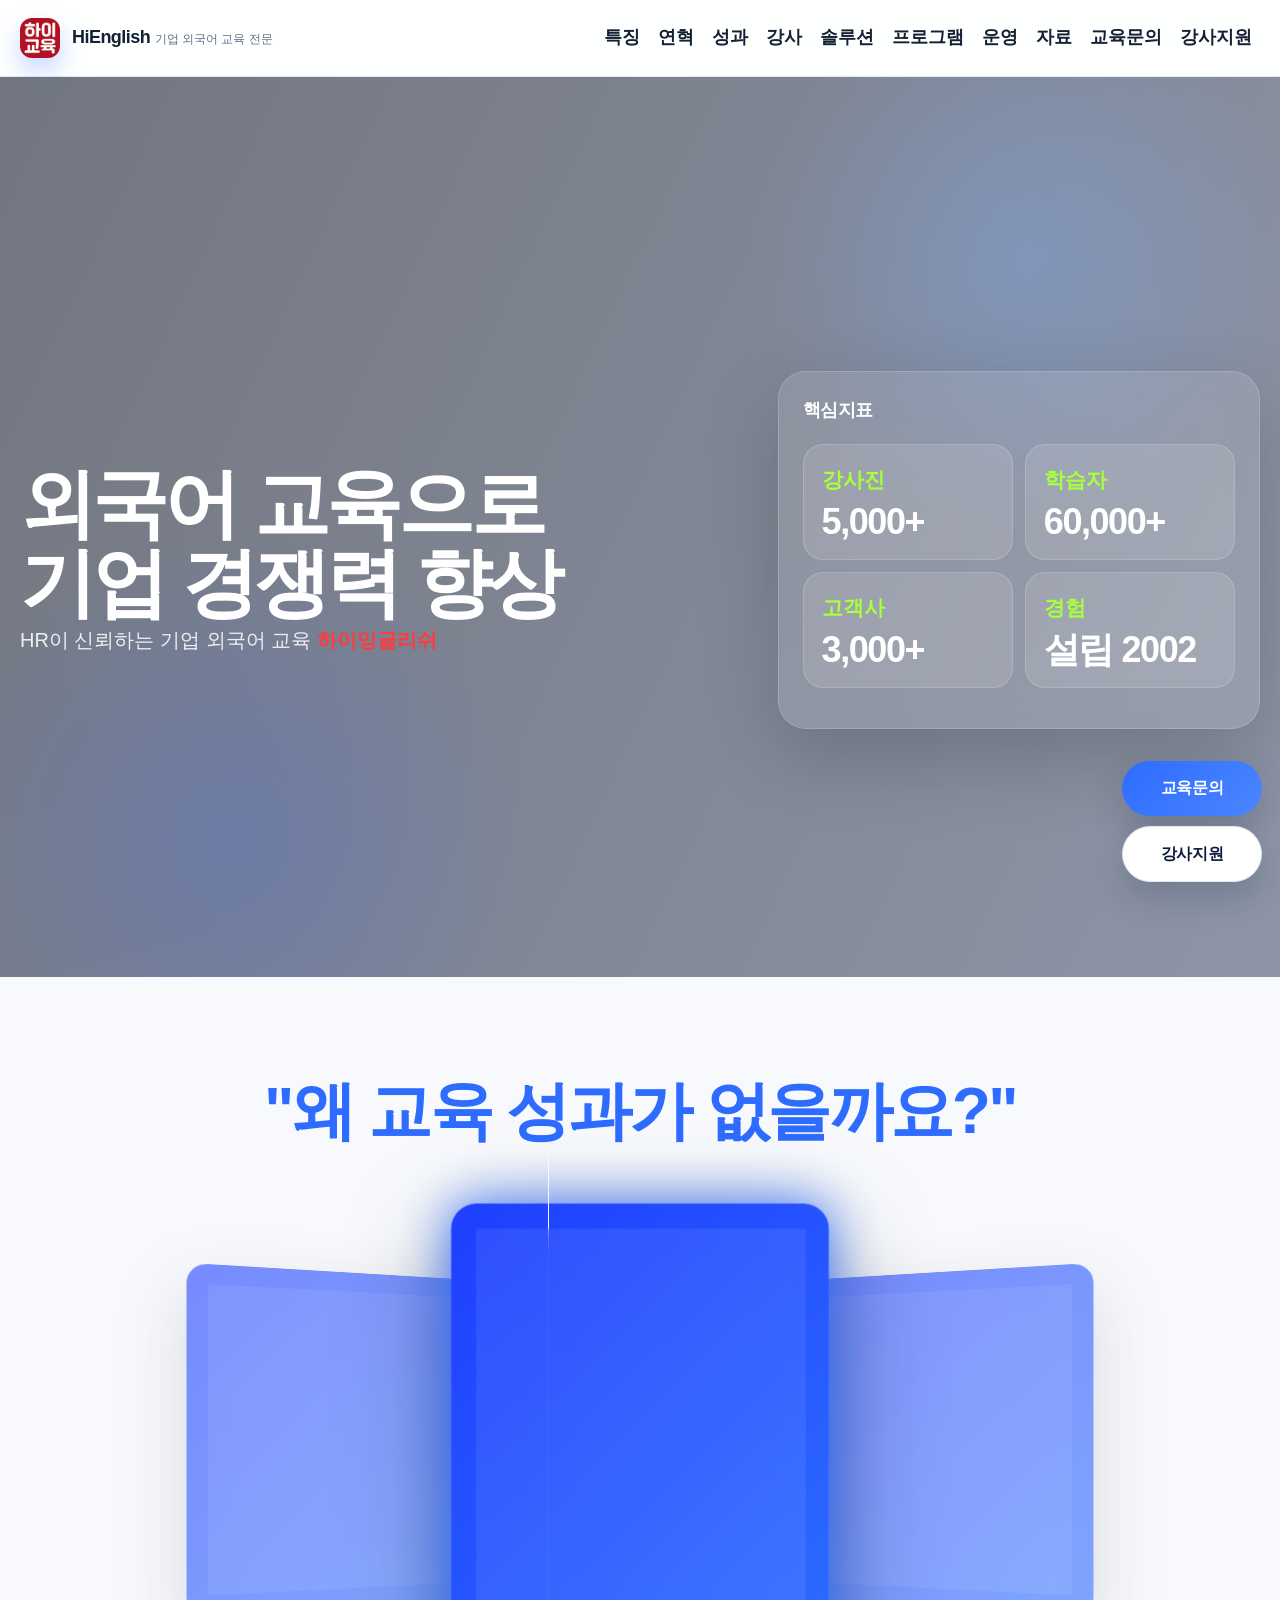
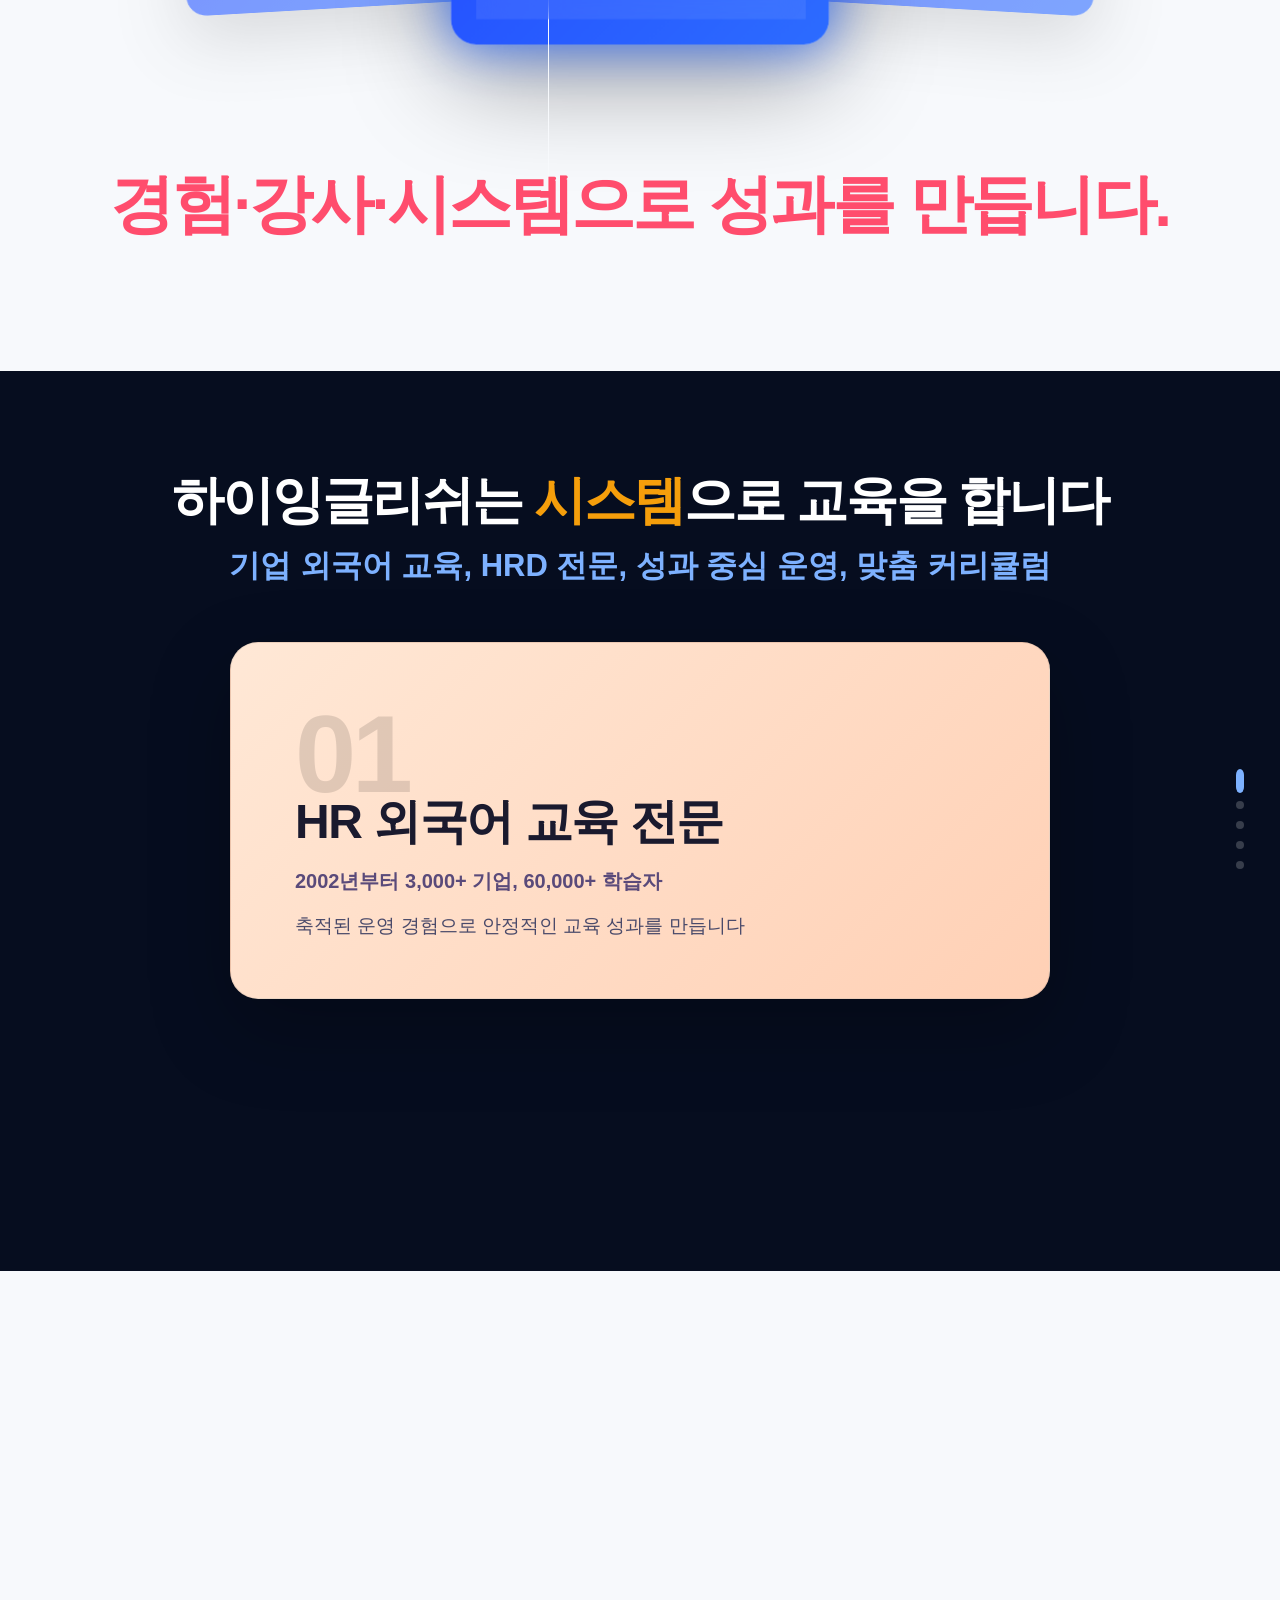
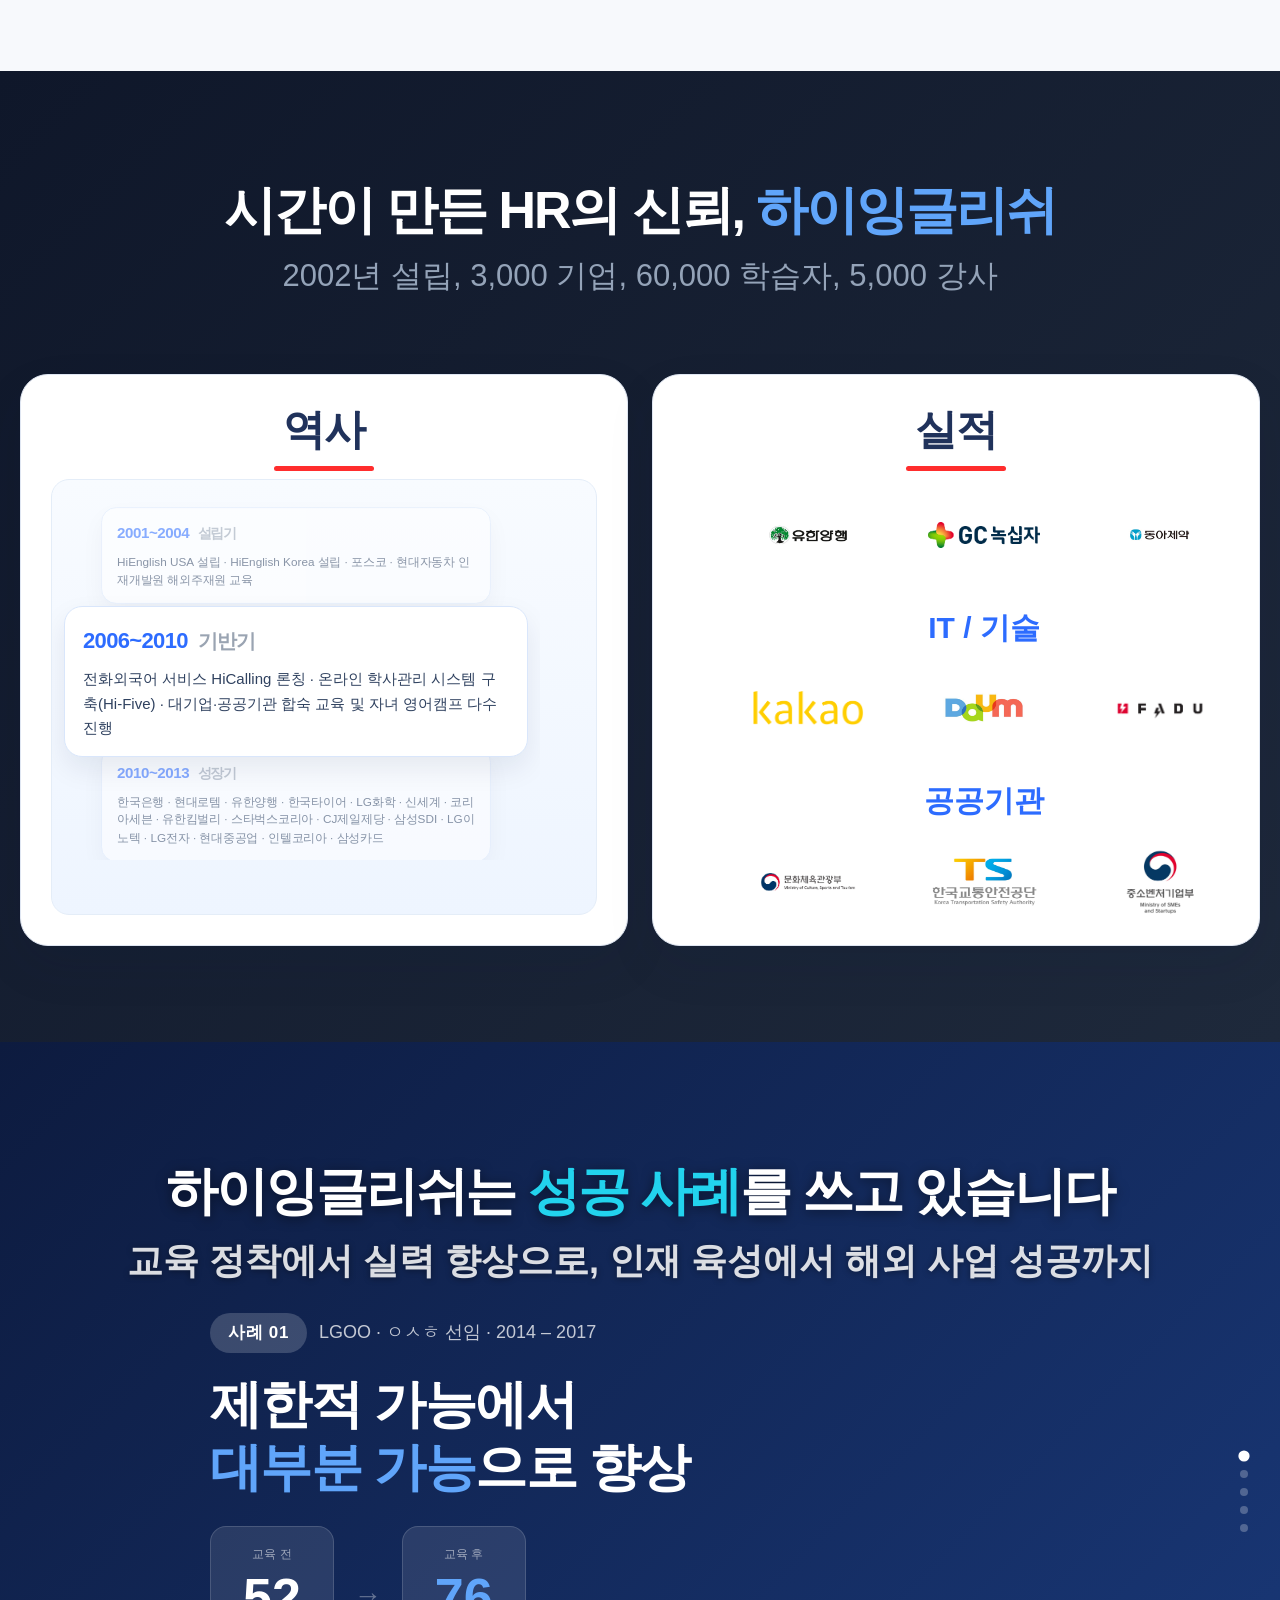
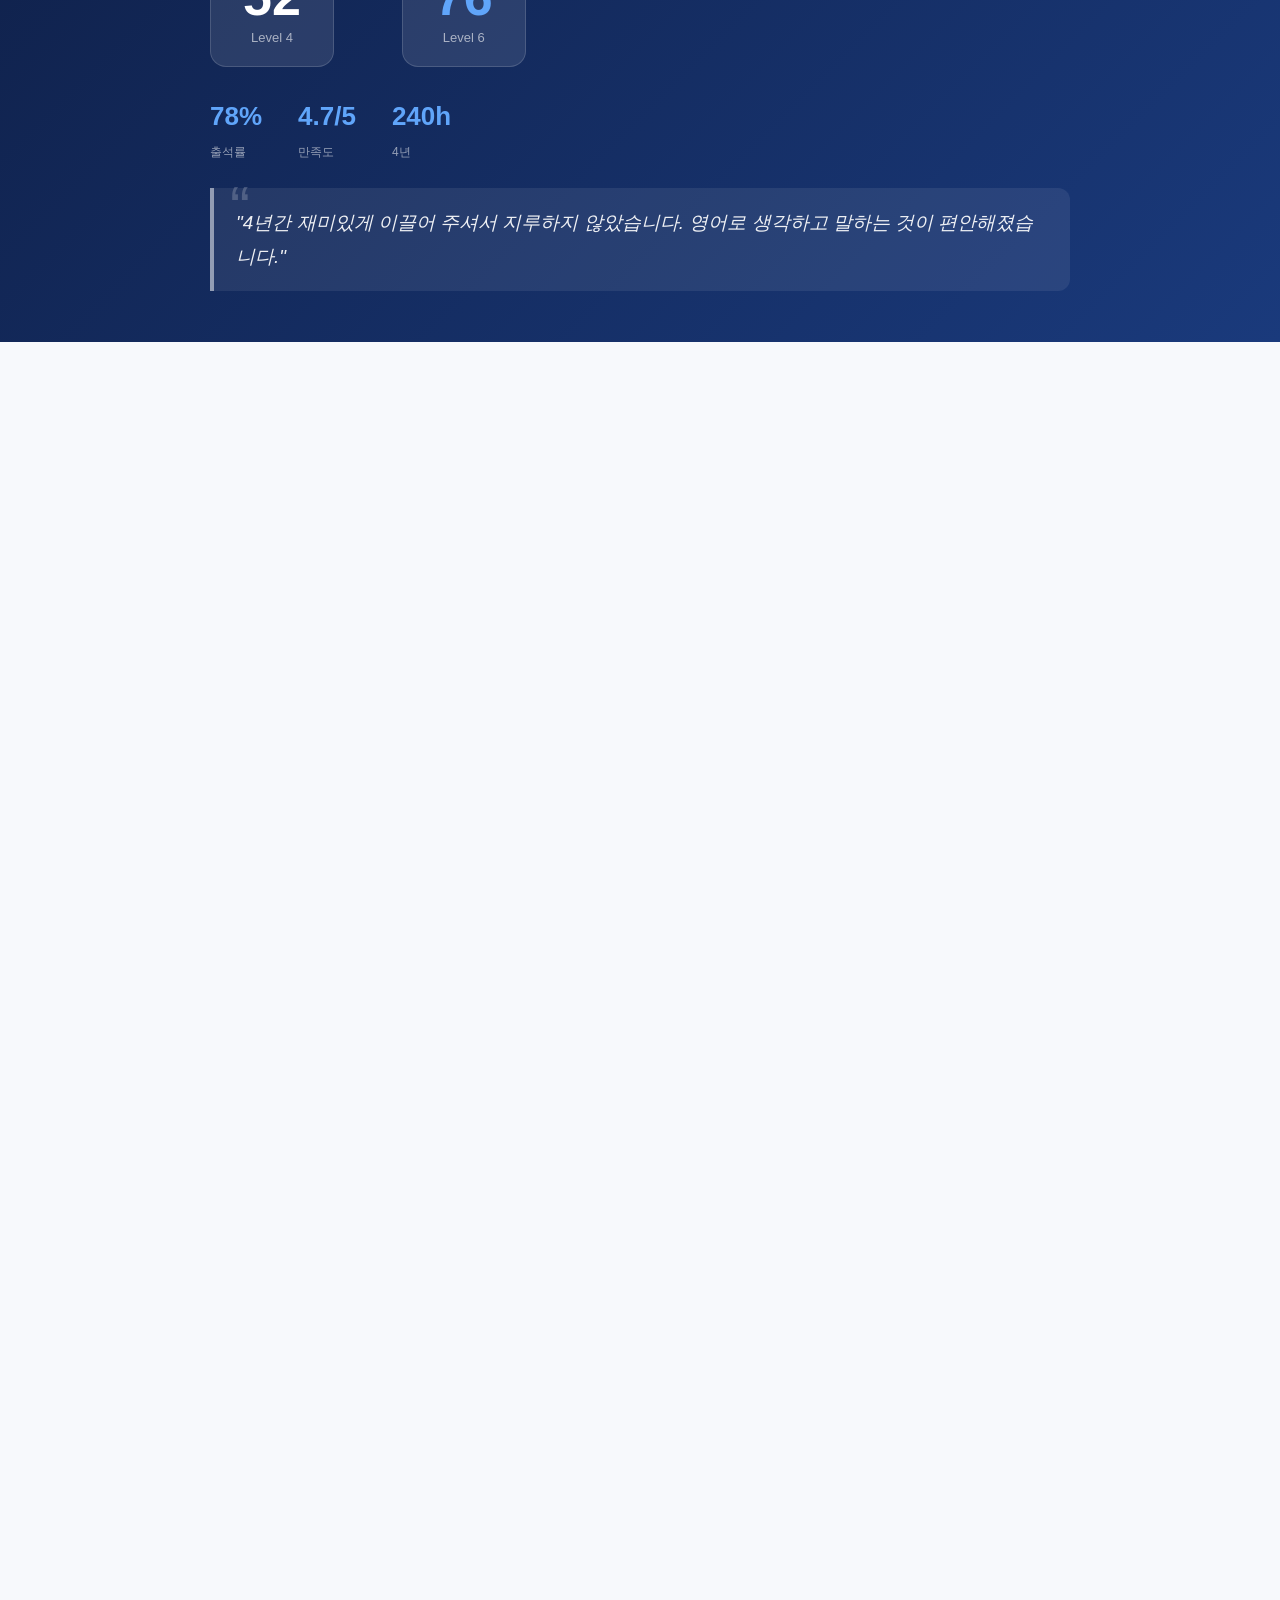
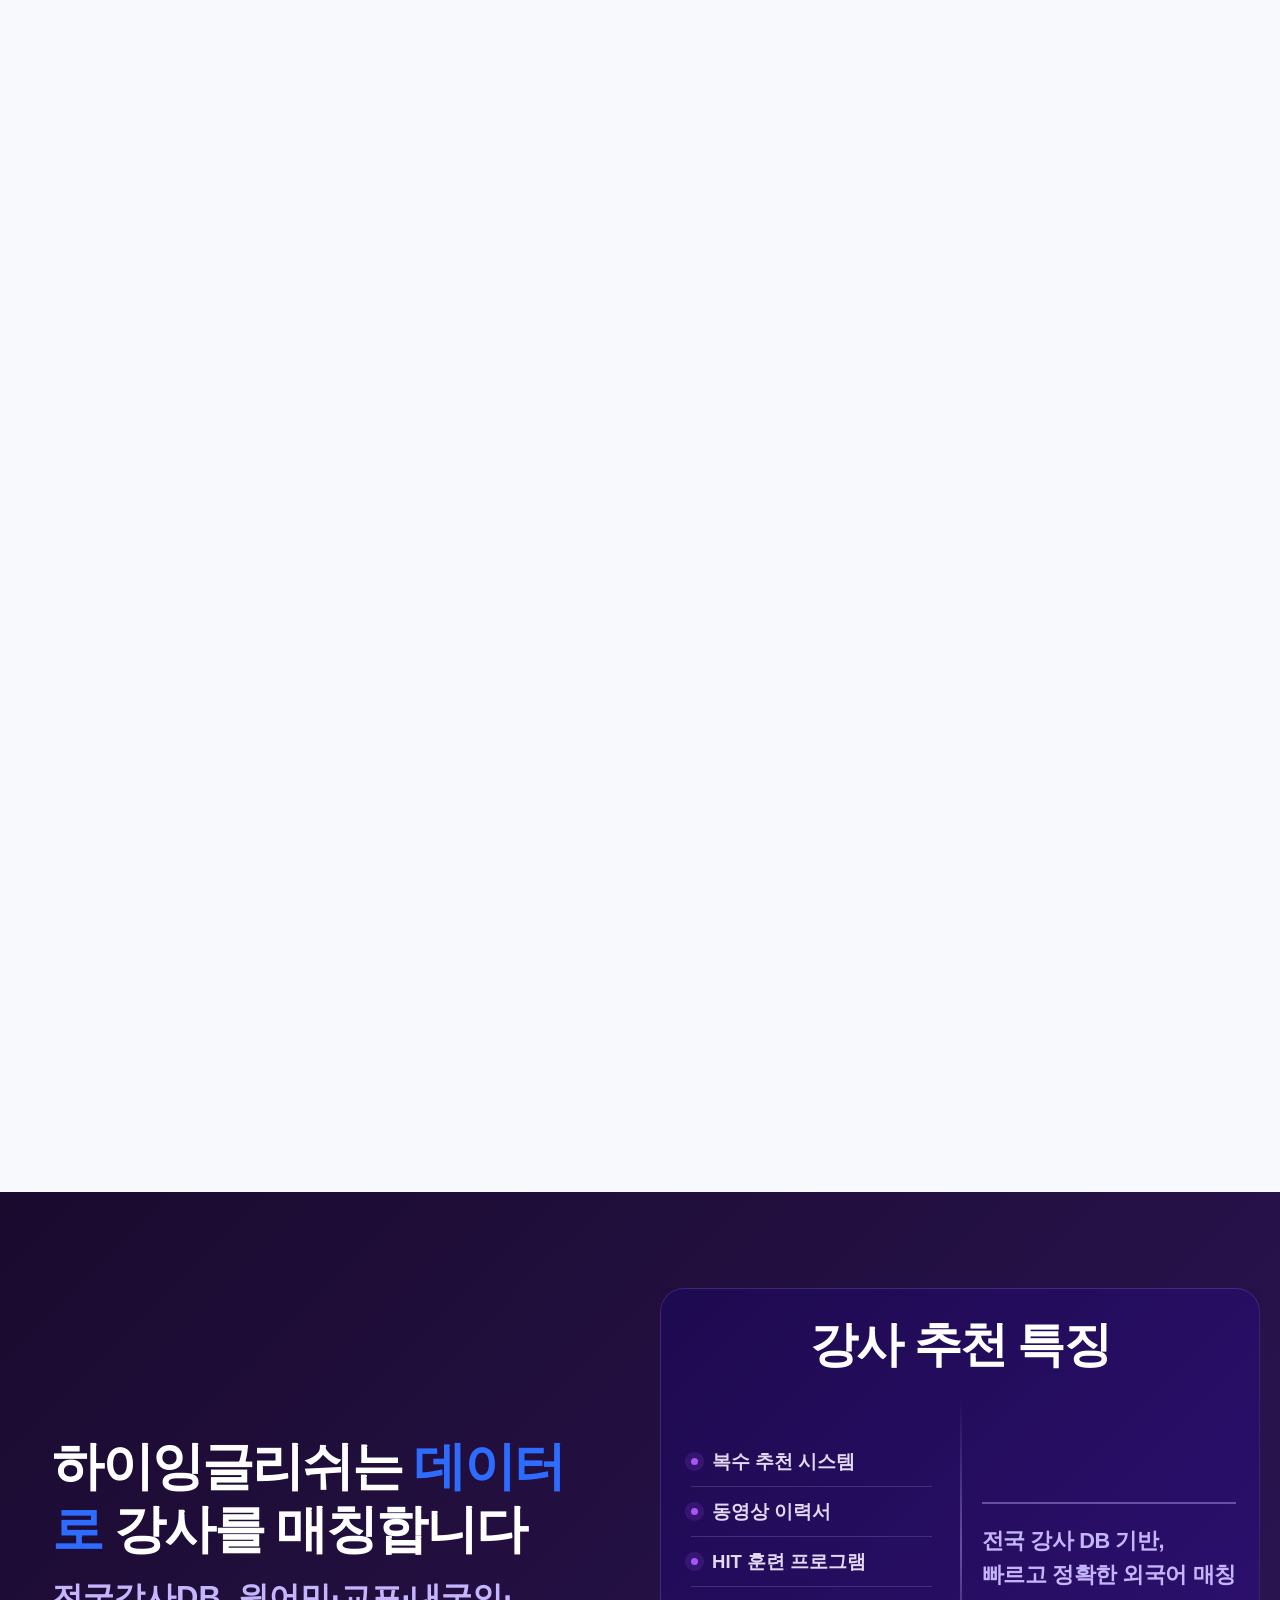
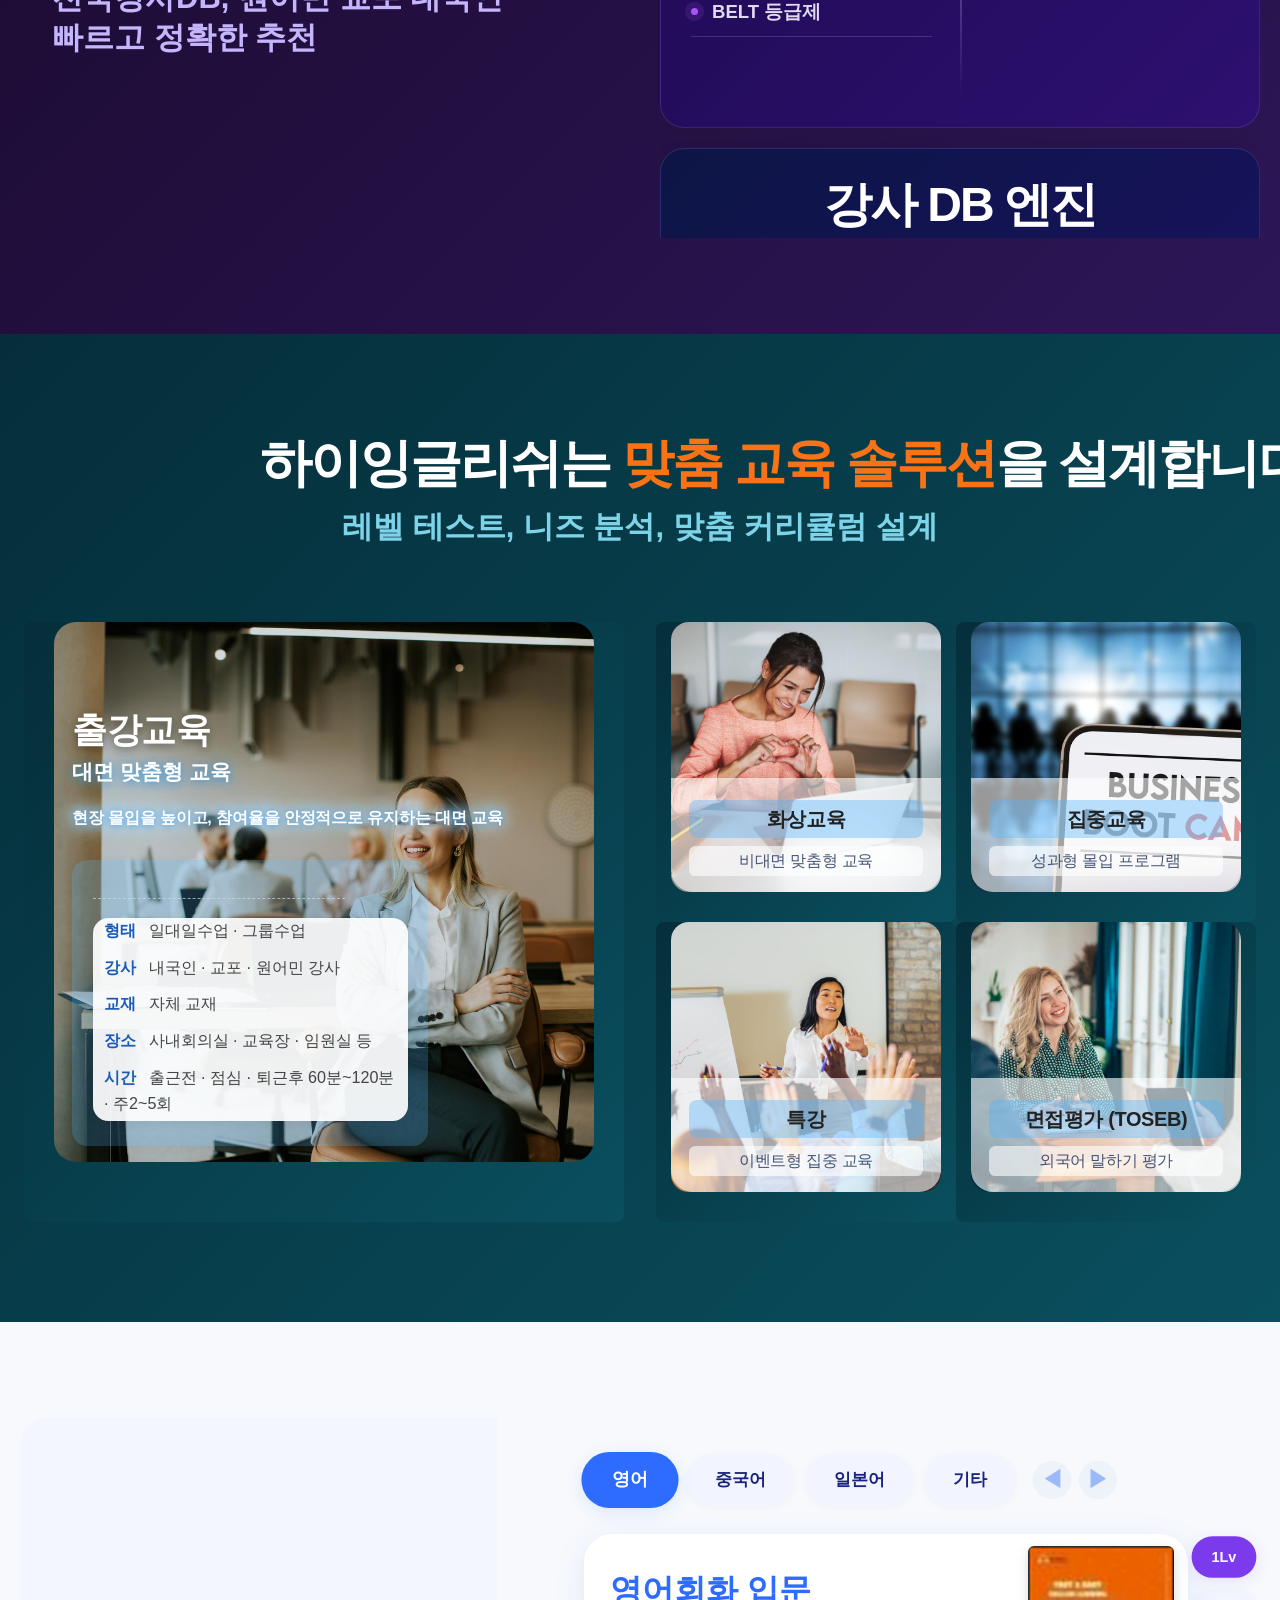
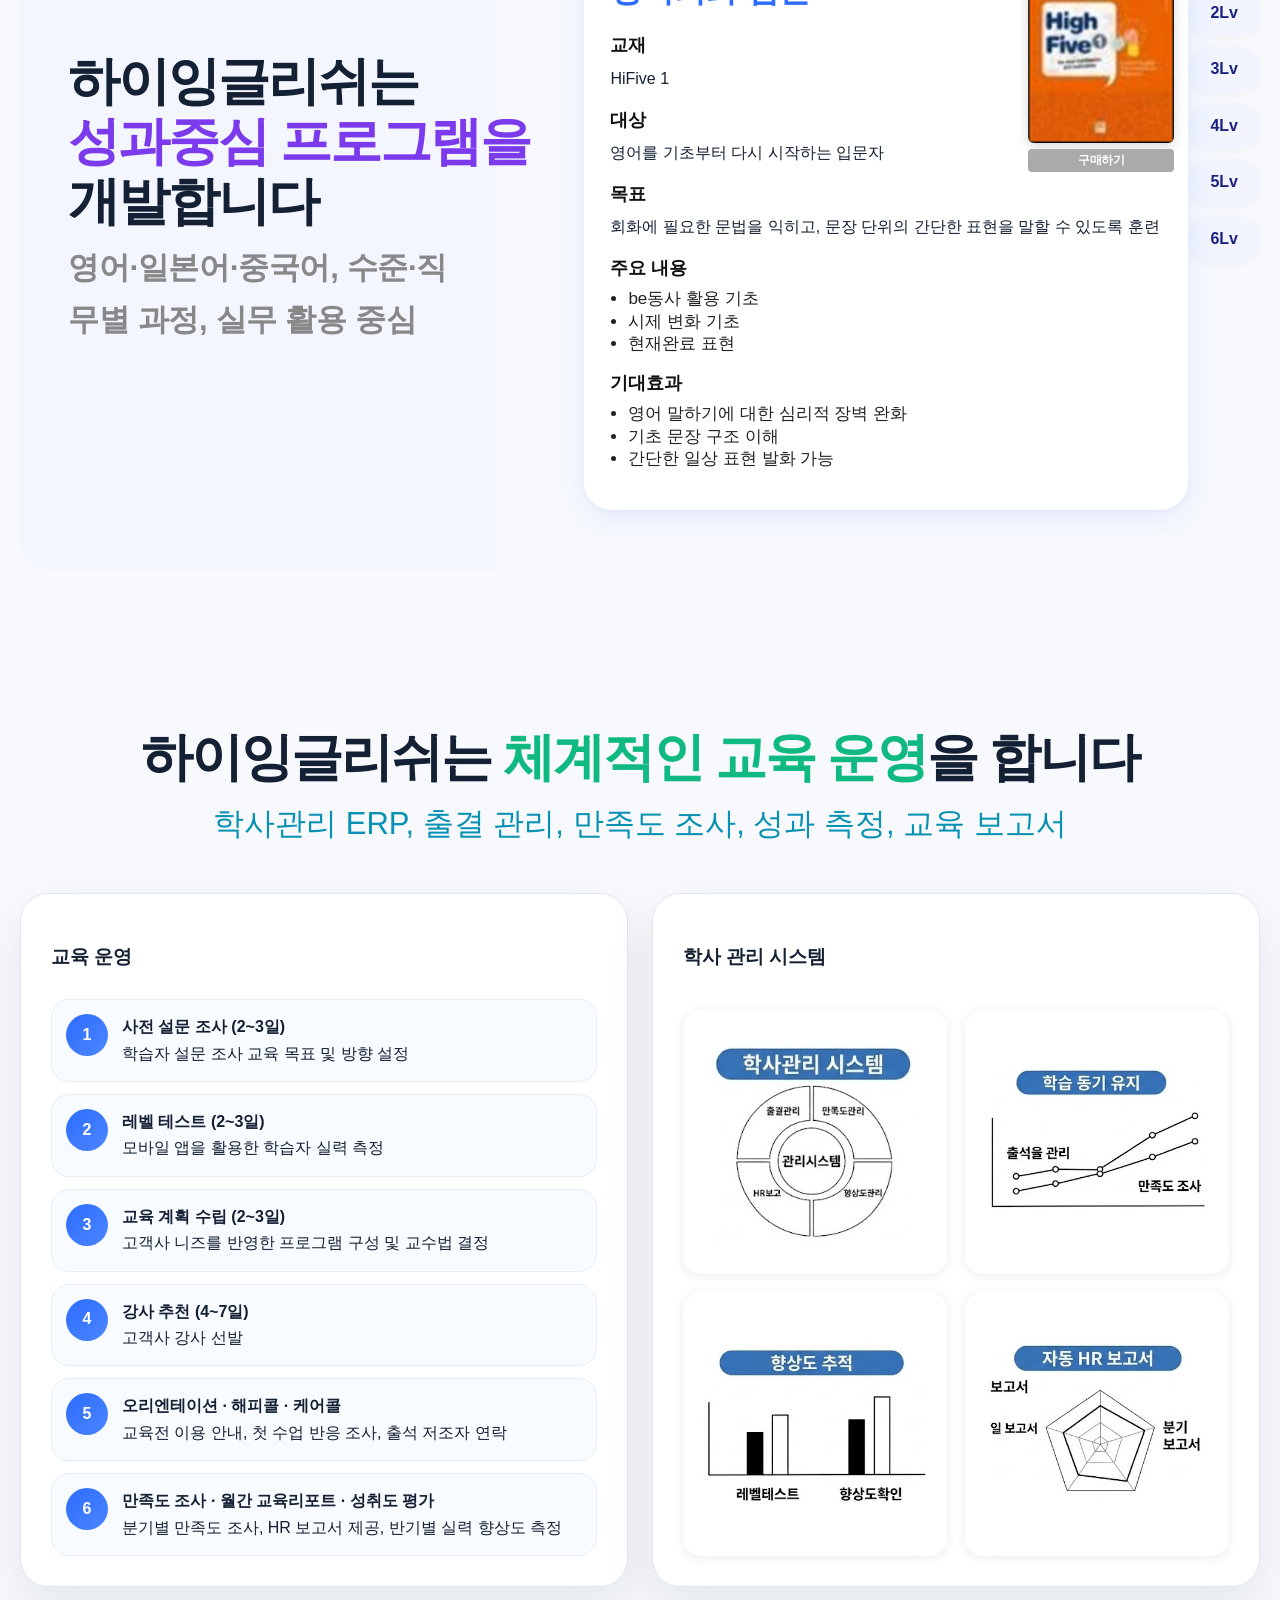
==== commit c27c5790: "동영상을 Cloudflare R2로 이전, UI 전반 개선 Co-Authored-By: Claude Sonnet 4.6 <noreply@anthropic.com>" ====
--- a/index.html
+++ b/index.html
@@ -534,10 +534,6 @@
         <a href="#강사지원">강사지원</a>
       </nav>
 
-      <div class="header-cta">
-        <a class="btn btn-primary" href="#교육문의">교육문의</a>
-        <a class="btn btn-outline" href="#강사지원">강사지원</a>
-      </div>
     </div>
   </header>
 
@@ -552,14 +548,10 @@
     기업 외국어 교육<br>성과로 증명합니다
   </span>
   <span class="headline headline-2">
-    외국어 교육으로 기업 경쟁력 향상
+    외국어 교육으로<br>기업 경쟁력 향상
   </span>
 </h1>
           <p class="subcopy">HR이 신뢰하는 기업 외국어 교육 <span style="color:#ff3b3b;font-weight:800;">하이잉글리쉬</span></p>
-          <div class="hero-actions">
-            <a class="btn btn-primary" href="#교육문의">교육문의</a>
-            <a class="btn btn-outline" href="#강사지원">강사지원</a>
-          </div>
           <div class="hero-note"></div>
         </div>
 
@@ -599,52 +591,78 @@
       </div>
     </section>
 
-    <section class="section dark-section" id="특징">
-  <div class="container">
-    <div class="section-head">
-      <h2>기업 외국어 교육의 표준이 된 하이잉글리쉬의 차별성</h2>
-    </div>
-
-    <div class="diff-cards">
-      <div class="diff-card">
-        <div class="diff-no">01</div>
-        <div class="diff-text">
-          <h3>성과 중심 운영</h3>
-          <p>학원식 출석부 관리가 아닌 실력 진단부터 성과 측정까지 체계적인 관리</p>
-        </div>
-      </div>
-
-      <div class="diff-card">
-        <div class="diff-no">02</div>
-        <div class="diff-text">
-          <h3>검증된 전국 강사진</h3>
-          <p>동영상 이력서 · 교수훈련 · 복수추천으로 전국 어디서나 동일한 품질의 강사 추천 관리</p>
-        </div>
-      </div>
-
-      <div class="diff-card">
-        <div class="diff-no">03</div>
-        <div class="diff-text">
-          <h3>HiFive 학사관리 ERP</h3>
-          <p>출결·만족도·성적 실시간 관리, 저참여자 사전 케어부터 HR 리포트까지 자동화</p>
-        </div>
-      </div>
-
-      <div class="diff-card">
-        <div class="diff-no">04</div>
-        <div class="diff-text">
-          <h3>자체 개발 교재</h3>
-          <p>실무 중심 외국어 교재를 레벨·직무·산업별 설계하여 일·학습 병행 최적화로 성과까지 연결</p>
-        </div>
-      </div>
-
-      <div class="diff-card">
-        <div class="diff-no">05</div>
-        <div class="diff-text">
-          <h3>HRD 외국어 교육 전문</h3>
-          <p>2002년 설립후 고객사 3,000+ · 학습자 60,000+를 통한 축적된 교육 노하우</p>
-        </div>
-      </div>
+<section id="특징">
+  <div class="diff-sticky-outer">
+    <div class="diff-sticky-wrap">
+
+      <!-- 배경 레이블 -->
+      <div class="diff-bg-label">차별성</div>
+
+      <!-- 섹션 헤드 -->
+      <div class="diff-section-head">
+        <h2 class="diff-section-title">하이잉글리쉬는 <em class="sec-kw" style="color:#f59e0b;">시스템</em>으로 교육을 합니다</h2>
+        <p class="diff-section-sub">기업 외국어 교육, HRD 전문, 성과 중심 운영, 맞춤 커리큘럼</p>
+      </div>
+
+      <!-- 카드 01 -->
+      <div class="diff-card-stack" data-diff="0">
+        <div class="diff-card-stack-inner">
+          <span class="diff-num">01</span>
+          <h2 class="diff-title">HR 외국어 교육 전문</h2>
+          <p class="diff-sub">2002년부터 3,000+ 기업, 60,000+ 학습자</p>
+          <p class="diff-desc">축적된 운영 경험으로 안정적인 교육 성과를 만듭니다</p>
+        </div>
+      </div>
+
+      <!-- 카드 02 -->
+      <div class="diff-card-stack" data-diff="1">
+        <div class="diff-card-stack-inner">
+          <span class="diff-num">02</span>
+          <h2 class="diff-title">검증된 전국 강사풀</h2>
+          <p class="diff-sub">동영상 이력서 · 교수훈련 · 복수추천</p>
+          <p class="diff-desc">전국 어디서나 동일한 품질의 강사를 제공합니다</p>
+        </div>
+      </div>
+
+      <!-- 카드 03 -->
+      <div class="diff-card-stack" data-diff="2">
+        <div class="diff-card-stack-inner">
+          <span class="diff-num">03</span>
+          <h2 class="diff-title">자체 개발 프로그램</h2>
+          <p class="diff-sub">레벨·직무·산업별 맞춤 설계</p>
+          <p class="diff-desc">일과 학습을 병행하면서 바로 성과로 연결됩니다</p>
+        </div>
+      </div>
+
+      <!-- 카드 04 -->
+      <div class="diff-card-stack" data-diff="3">
+        <div class="diff-card-stack-inner">
+          <span class="diff-num">04</span>
+          <h2 class="diff-title">체계적인 학사관리</h2>
+          <p class="diff-sub">출결·만족도·성적 실시간 관리</p>
+          <p class="diff-desc">저참여자 케어부터 HR 리포트까지 자동화</p>
+        </div>
+      </div>
+
+      <!-- 카드 05 -->
+      <div class="diff-card-stack" data-diff="4">
+        <div class="diff-card-stack-inner">
+          <span class="diff-num">05</span>
+          <h2 class="diff-title">성과 중심 교육</h2>
+          <p class="diff-sub">진단 → 교육 → 평가까지 연결되는 구조</p>
+          <p class="diff-desc">교육이 아닌 결과로 증명합니다</p>
+        </div>
+      </div>
+
+      <!-- 진행 도트 -->
+      <div class="diff-dots">
+        <div class="diff-dot active" data-ddot="0"></div>
+        <div class="diff-dot" data-ddot="1"></div>
+        <div class="diff-dot" data-ddot="2"></div>
+        <div class="diff-dot" data-ddot="3"></div>
+        <div class="diff-dot" data-ddot="4"></div>
+      </div>
+
     </div>
   </div>
 </section>
@@ -653,10 +671,9 @@
     <section class="section" id="연혁">
       <div class="container">
         <div class="section-head history-head">
-          <h2 style="margin:0 0 16px; font-size:clamp(36px,5vw,56px); font-weight:900; letter-spacing:-0.04em; line-height:1.2; color:#0d1b3f;">
-            시간으로 증명된 HR의 신뢰
-          </h2>
-               </div>
+          <h2>시간이 만든 HR의 신뢰, <em class="sec-kw" style="color:#60a5fa;">하이잉글리쉬</em></h2>
+          <p>2002년 설립, 3,000 기업, 60,000 학습자, 5,000 강사</p>
+        </div>
 
         <div class="history-wrap">
           <article class="history-intro">
@@ -772,205 +789,174 @@
 
     
 
-<section class="case-section section" id="성과">
-    <div class="container">
-
-      <div class="section-head">
-        <div>
-          <h2><span class="case-accent">성과</span>로 증명된 외국어 교육</h2>
-          <p>수많은 교육 사례가 <span class="case-accent">결과</span>를 보여줍니다</p>
-        </div>
-      </div>
-
-      <!-- 대표 성과 카드 2개 -->
-      <div class="featured-grid">
-
-        <article class="featured-card">
-          <div class="featured-top">
-            <span class="featured-label" style="background:#111111; color:#ffffff;">사례 01</span>
-            <span class="featured-meta featured-meta-pill">LGOO · ㅇㅅㅎ 선임 · 2014.03.~ 2017.12.</span>
-          </div>
-          <h3>제한적 가능 수준에서<br>대부분 가능 수준으로 향상</h3>
-          <div class="score-panel">
-            <div class="score-box">
+<section id="성과">
+  <div class="case-sticky-outer">
+    <div class="case-sticky-wrap">
+
+      <!-- 섹션 헤드 -->
+      <div class="case-section-head">
+        <h2>하이잉글리쉬는 <em class="sec-kw" style="color:#22d3ee;">성공 사례</em>를 쓰고 있습니다</h2>
+        <p>교육 정착에서 실력 향상으로, 인재 육성에서 해외 사업 성공까지</p>
+      </div>
+
+      <!-- 카드 1 -->
+      <div class="stack-card" data-card="0" style="background:linear-gradient(135deg,#0d1b3f 0%,#1a3a7c 100%);">
+        <div class="stack-card-inner">
+          <div class="stack-card-top">
+            <span class="stack-label">사례 01</span>
+            <span class="stack-company">LGOO · ㅇㅅㅎ 선임 · 2014 – 2017</span>
+          </div>
+          <h2 class="stack-headline">제한적 가능에서<br><em>대부분 가능</em>으로 향상</h2>
+          <div class="stack-score-row">
+            <div class="stack-score-box">
               <small>교육 전</small>
               <strong>52</strong>
-              <em>Level 4</em>
+              <span>Level 4</span>
             </div>
-            <div class="score-arrow">→</div>
-            <div class="score-box">
+            <div class="stack-arrow">→</div>
+            <div class="stack-score-box stack-score-after">
               <small>교육 후</small>
-              <strong style="color:#2d6cff;">76</strong>
-              <em>Level 6</em>
+              <strong>76</strong>
+              <span>Level 6</span>
             </div>
           </div>
-          <div class="metric-row">
-            <span class="metric-chip">240시간 / 4년</span>
-            <span class="metric-chip">출석율 78%</span>
-            <span class="metric-chip">만족도 4.7/5</span>
-          </div>
-          <div class="result-box">
-            <strong>과정</strong>
-            <p>중급생활영어 L4 · 중급비즈영어 L5 · 중급비즈영어 L5 · 고급비즈영어 L6</p>
-          </div>
-          <blockquote class="quote">
-            <strong class="quote-label">소감</strong>
-            "ㅇㅅㅎ 강사님이 4년간 재미있게 이끌어 주셔서 지루하지 않았습니다.
-            자주 나오는 표현을 꾸준히 하니까 영어로 생각하고 말하는 것이 편안해졌습니다."
-          </blockquote>
-        </article>
-
-        <article class="featured-card">
-          <div class="featured-top">
-            <span class="featured-label" style="background:#111111; color:#ffffff;">사례 02</span>
-            <span class="featured-meta featured-meta-pill">현대OO · ㄱㅂㅅ 대표 · 2021.08. ~ 2026.02.</span>
-          </div>
-          <h3>입문 수준에서<br>제한적 가능 수준으로 향상</h3>
-          <div class="score-panel">
-            <div class="score-box">
+          <div class="stack-metrics">
+            <div class="stack-metric"><strong>78%</strong><span>출석률</span></div>
+            <div class="stack-metric"><strong>4.7/5</strong><span>만족도</span></div>
+            <div class="stack-metric"><strong>240h</strong><span>4년</span></div>
+          </div>
+          <blockquote class="stack-quote">"4년간 재미있게 이끌어 주셔서 지루하지 않았습니다. 영어로 생각하고 말하는 것이 편안해졌습니다."</blockquote>
+        </div>
+      </div>
+
+      <!-- 카드 2 -->
+      <div class="stack-card" data-card="1" style="background:linear-gradient(135deg,#0a2a1a 0%,#0d4a2e 100%);">
+        <div class="stack-card-inner">
+          <div class="stack-card-top">
+            <span class="stack-label">사례 02</span>
+            <span class="stack-company">현대OO · ㄱㅂㅅ 대표 · 2021 – 2026</span>
+          </div>
+          <h2 class="stack-headline">입문 수준에서<br><em style="color:#34d399;">제한적 가능</em>으로 향상</h2>
+          <div class="stack-score-row">
+            <div class="stack-score-box">
               <small>교육 전</small>
               <strong>5</strong>
-              <em>Level 1</em>
+              <span>Level 1</span>
             </div>
-            <div class="score-arrow">→</div>
-            <div class="score-box">
+            <div class="stack-arrow">→</div>
+            <div class="stack-score-box" style="border-color:rgba(52,211,153,0.4);">
               <small>교육 후</small>
-              <strong style="color:#2d6cff;">43</strong>
-              <em>Level 3</em>
+              <strong style="color:#34d399;">43</strong>
+              <span>Level 3</span>
             </div>
           </div>
-          <div class="metric-row">
-            <span class="metric-chip">428시간</span>
-            <span class="metric-chip">출석율 84%</span>
-            <span class="metric-chip">만족도 5/5</span>
-          </div>
-          <div class="result-box">
-            <strong>과정</strong>
-            <p>초급생활영어 L1 · 초급생활영어 L2 · 중급생활영어 L2 · 중급생활영어 L3</p>
-          </div>
-          <blockquote class="quote">
-            <strong class="quote-label">소감</strong>
-            "J. N. 강사님이 4년6개월간 관심있는 주제의 기사를 미리 준비해주셔서 예습과 수업 참여가 부담이 없었습니다.
-            잘못된 표현을 고쳐주고, 원어민이 쓰는 표현을 알려줘서 도움이 많이 됐습니다."
-          </blockquote>
-        </article>
-
-      </div>
-
-      <!-- 일반 사례 카드 -->
-      <div class="case-cards-grid">
-
-        <article class="case-card-new">
-          <div class="case-no-row case-no-row-case3">
-            <div class="case-no">사례 03</div>
-            <div class="case-company">후지OO·일본어출강교육·23.11.~25.11.</div>
-          </div>
-          <div class="case-focus-box">
-            <div class="case-focus-row">
-              <p class="case-focus-title">핵심 일본어 인력 확보 성공</p>
-            </div>
-            <div class="case-focus-row">
-              <p class="case-focus-desc case-focus-desc-strong">본사 커뮤니케이션 대응 가능한 일본어 실무 인력 확보</p>
-              <div class="case-focus-metrics">
-                <span>170시간 / 2년</span>
-                <span>출석율 80%</span>
-                <span>만족도 4.5/5</span>
-              </div>
-            </div>
-          </div>
-          <div class="impact">
-            <div class="impact-item">필수인력 8명 대상 일본어 출강 교육 1 반 도입</div>
-            <div class="impact-item">장기간 높은 출석률과 만족도 유지</div>
-            <div class="impact-item">본사 및 지사까지 교육 인원 확대</div>
-          </div>
-          <blockquote class="quote">
-            <strong class="quote-label">소감</strong>
-            경험이 없는 상태에서 시작했지만, 품의부터 교육 운영까지 전 과정을 대신 진행해주었고 잡음 없이 안정적으로 운영되어 신뢰를 확인할 수 있었습니다.
-          </blockquote>
-        </article>
-
-        <article class="case-card-new">
-          <div class="case-no-row case-no-row-case3">
-            <div class="case-no">사례 04</div>
-            <div class="case-company">롯데OO·대표님일대일영어·24.08~현재</div>
-          </div>
-          <div class="case-focus-box">
-            <div class="case-focus-row">
-              <p class="case-focus-title">임원 강사 위기, 긴급 교체로 정상화</p>
-            </div>
-            <div class="case-focus-row">
-              <p class="case-focus-desc case-focus-desc-strong">강사이탈과 수업중단 위기해결하고, 안정적인 교육 유지</p>
-            </div>
-            <div class="case-focus-row">
-              <div class="case-focus-metrics">
-                <span>미국원어민여성</span>
-                <span>출석율 97%</span>
-                <span>만족도 5/5</span>
-              </div>
-            </div>
-          </div>
-          <div class="impact">
-            <div class="impact-item">타사의 기존 강사 이탈로 수업 중단</div>
-            <div class="impact-item">자사의 신속한 강사 투입으로 수업 정상화</div>
-            <div class="impact-item">안정적인 운영으로 임원 수업 확대</div>
-          </div>
-          <blockquote class="quote">
-            <strong class="quote-label">소감</strong>
-            급한 강사 요청에도 신속히 대응해 위기를 기회로 전환했습니다. 안정적인 강사관리와 유연한 일정조율로 임원의 만족도를 높였고, 그 결과 다른 임원들까지 하이잉글리쉬으로 전환되어 운영 중입니다.
-          </blockquote>
-        </article>
-
-        <article class="case-card-new">
-          <div class="case-no-row case-no-row-case3">
-            <div class="case-no">사례 05</div>
-            <div class="case-company">에코OO · 19.04~22.12</div>
-          </div>
-          <div class="case-focus-box">
-            <div class="case-focus-row">
-              <p class="case-focus-title">어학 평가와 교육을 통합한 인재관리</p>
-            </div>
-            <div class="case-focus-row">
-              <p class="case-focus-desc case-focus-desc-strong">채용·승진·주재원에 활용 가능한 기준 마련</p>
-            </div>
-            <div class="case-focus-row">
-              <div class="case-focus-metrics case-focus-metrics-spread">
-                <span>800명</span>
-                <span>영·중·일</span>
-                <span>8등급제</span>
-              </div>
-            </div>
-          </div>
-          <div class="impact">
-            <div class="impact-item">매년 전직원 어학 평가</div>
-            <div class="impact-item">수준별 교육 운영</div>
-            <div class="impact-item">글로벌 소통 인력 확보</div>
-          </div>
-          <blockquote class="quote">
-            <strong class="quote-label">소감</strong>
-            객관적 지표 기반으로 어학등급 관리 체계를 빠르게 구축할 수 있었고,
-            주재원 및 해외사업 인력 관리가 한층 수월해졌습니다.
-            교육 성과를 객관적으로 확인할 수 있어 만족스럽습니다.
-          </blockquote>
-        </article>
-
+          <div class="stack-metrics">
+            <div class="stack-metric"><strong style="color:#34d399;">84%</strong><span>출석률</span></div>
+            <div class="stack-metric"><strong style="color:#34d399;">5/5</strong><span>만족도</span></div>
+            <div class="stack-metric"><strong style="color:#34d399;">428h</strong><span>4년 6개월</span></div>
+          </div>
+          <blockquote class="stack-quote">"관심 있는 주제의 기사를 미리 준비해주셔서 예습과 수업 참여가 부담이 없었습니다. 원어민 표현을 알려줘서 도움이 많이 됐습니다."</blockquote>
+        </div>
+      </div>
+
+      <!-- 카드 3 -->
+      <div class="stack-card" data-card="2" style="background:linear-gradient(135deg,#1a1200 0%,#3d2a00 100%);">
+        <div class="stack-card-inner">
+          <div class="stack-card-top">
+            <span class="stack-label">사례 03</span>
+            <span class="stack-company">후지OO · 일본어 출강 · 2023 – 2025</span>
+          </div>
+          <h2 class="stack-headline">핵심 일본어 인력<br><em style="color:#fbbf24;">확보 성공</em></h2>
+          <div class="stack-big-metric">
+            <strong style="color:#fbbf24;">80%</strong>
+            <span>출석률</span>
+          </div>
+          <div class="stack-metrics">
+            <div class="stack-metric"><strong style="color:#fbbf24;">4.5/5</strong><span>만족도</span></div>
+            <div class="stack-metric"><strong style="color:#fbbf24;">170h</strong><span>2년</span></div>
+            <div class="stack-metric"><strong style="color:#fbbf24;">8명</strong><span>필수 인력</span></div>
+          </div>
+          <div class="stack-impacts">
+            <div class="stack-impact-item">필수인력 8명 대상 일본어 출강 교육 1반 도입</div>
+            <div class="stack-impact-item">장기간 높은 출석률과 만족도 유지</div>
+            <div class="stack-impact-item">본사 및 지사까지 교육 인원 확대</div>
+          </div>
+          <blockquote class="stack-quote">"품의부터 교육 운영까지 전 과정을 대신 진행해주었고 잡음 없이 안정적으로 운영되어 신뢰를 확인할 수 있었습니다."</blockquote>
+        </div>
+      </div>
+
+      <!-- 카드 4 -->
+      <div class="stack-card" data-card="3" style="background:linear-gradient(135deg,#1f0a0a 0%,#4a1515 100%);">
+        <div class="stack-card-inner">
+          <div class="stack-card-top">
+            <span class="stack-label">사례 04</span>
+            <span class="stack-company">롯데OO · 대표님 1:1 영어 · 2024 – 현재</span>
+          </div>
+          <h2 class="stack-headline">임원 강사 위기,<br><em style="color:#f87171;">긴급 교체로 정상화</em></h2>
+          <div class="stack-big-metric">
+            <strong style="color:#f87171;">97%</strong>
+            <span>출석률</span>
+          </div>
+          <div class="stack-metrics">
+            <div class="stack-metric"><strong style="color:#f87171;">5/5</strong><span>만족도</span></div>
+            <div class="stack-metric"><strong style="color:#f87171;">미국</strong><span>원어민 여성</span></div>
+            <div class="stack-metric"><strong style="color:#f87171;">임원</strong><span>수업 확대</span></div>
+          </div>
+          <div class="stack-impacts">
+            <div class="stack-impact-item">타사 기존 강사 이탈로 수업 중단 위기</div>
+            <div class="stack-impact-item">신속한 강사 투입으로 수업 정상화</div>
+            <div class="stack-impact-item">안정적 운영으로 다른 임원까지 확대</div>
+          </div>
+          <blockquote class="stack-quote">"급한 강사 요청에도 신속히 대응해 위기를 기회로 전환했습니다. 안정적인 강사관리와 유연한 일정조율로 임원의 만족도를 높였습니다."</blockquote>
+        </div>
+      </div>
+
+      <!-- 카드 5 -->
+      <div class="stack-card" data-card="4" style="background:linear-gradient(135deg,#120a2a 0%,#2d1a5e 100%);">
+        <div class="stack-card-inner">
+          <div class="stack-card-top">
+            <span class="stack-label">사례 05</span>
+            <span class="stack-company">에코OO · 어학 평가 + 교육 · 2019 – 2022</span>
+          </div>
+          <h2 class="stack-headline">어학 평가와 교육을<br><em style="color:#a78bfa;">통합한 인재관리</em></h2>
+          <div class="stack-big-metric">
+            <strong style="color:#a78bfa;">800명</strong>
+            <span>전 직원 어학 평가</span>
+          </div>
+          <div class="stack-metrics">
+            <div class="stack-metric"><strong style="color:#a78bfa;">영·중·일</strong><span>3개 언어</span></div>
+            <div class="stack-metric"><strong style="color:#a78bfa;">8등급</strong><span>평가 체계</span></div>
+            <div class="stack-metric"><strong style="color:#a78bfa;">매년</strong><span>전직원 평가</span></div>
+          </div>
+          <div class="stack-impacts">
+            <div class="stack-impact-item">채용·승진·주재원에 활용 가능한 기준 마련</div>
+            <div class="stack-impact-item">수준별 교육 운영으로 글로벌 인력 확보</div>
+            <div class="stack-impact-item">주재원·해외사업 인력 관리 체계화</div>
+          </div>
+          <blockquote class="stack-quote">"객관적 지표 기반으로 어학등급 관리 체계를 빠르게 구축할 수 있었고, 교육 성과를 객관적으로 확인할 수 있어 만족스럽습니다."</blockquote>
+        </div>
+      </div>
+
+      <!-- 진행 인디케이터 -->
+      <div class="stack-indicator">
+        <div class="stack-dot active" data-dot="0"></div>
+        <div class="stack-dot" data-dot="1"></div>
+        <div class="stack-dot" data-dot="2"></div>
+        <div class="stack-dot" data-dot="3"></div>
+        <div class="stack-dot" data-dot="4"></div>
       </div>
 
     </div>
-  </section>
+  </div>
+</section>
 
     <!-- ===== Teachers Section ===== -->
-<section class="section" id="강사" style="background: linear-gradient(135deg, #fff5f5 0%, #ffe8e8 100%);">
+<section class="section" id="강사" style="background: linear-gradient(135deg, #1a0a2e 0%, #2d1657 100%);">
   <div class="container" style="display:grid; grid-template-columns:1fr 1fr; gap:40px; align-items:center;">
     <!-- Left -->
     <div class="teacher-left">
-      <h2 class="teacher-left-title">
-        강사가 바뀌면<br>
-        <span style="color:#111111;">결과가 달라집니다</span>
-      </h2>
-      <p class="teacher-left-sub">
-        추천이 아닌,<br>
-        <span>데이터로 매칭합니다</span>
-      </p>
+      <h2 class="teacher-left-title">하이잉글리쉬는 <em class="sec-kw" style="color:#2d6cff;">데이터로</em> 강사를 매칭합니다</h2>
+      <p class="teacher-left-sub">전국강사DB, 원어민·교포·내국인·<br>빠르고 정확한 추천</p>
     </div>
 
     <!-- Right -->
@@ -1061,9 +1047,9 @@
             <button type="button" class="teacher-video-sound-btn" data-target="video-zh" aria-pressed="false">중국어소리켜기</button>
           </div>
           <div class="teacher-video-grid">
-            <video id="video-en" class="teacher-video" src="assets/images/1영어원어민강사.mp4" playsinline muted autoplay loop></video>
-            <video id="video-ja" class="teacher-video" src="assets/images/2일본어원어민강사.mp4" playsinline muted autoplay loop></video>
-            <video id="video-zh" class="teacher-video" src="assets/images/4중국어원어민강사.mp4" playsinline muted autoplay loop></video>
+            <video id="video-en" class="teacher-video" src="https://pub-c41693aaae874fb8897ddf5afe47da03.r2.dev/1%EC%98%81%EC%96%B4%EC%9B%90%EC%96%B4%EB%AF%BC%EA%B0%95%EC%82%AC.mp4" playsinline muted autoplay loop></video>
+            <video id="video-ja" class="teacher-video" src="https://pub-c41693aaae874fb8897ddf5afe47da03.r2.dev/2%EC%9D%BC%EB%B3%B8%EC%96%B4%EC%9B%90%EC%96%B4%EB%AF%BC%EA%B0%95%EC%82%AC.mp4" playsinline muted autoplay loop></video>
+            <video id="video-zh" class="teacher-video" src="https://pub-c41693aaae874fb8897ddf5afe47da03.r2.dev/4%EC%A4%91%EA%B5%AD%EC%96%B4%EC%9B%90%EC%96%B4%EB%AF%BC%EA%B0%95%EC%82%AC.mp4" playsinline muted autoplay loop></video>
           </div>
         </div>
 
@@ -1076,9 +1062,9 @@
         <div class="solutions-head">
           <div class="solutions-head-left">
 
-            <h2 class="solutions-title">다양한 맞춤 교육 솔루션</h2>
+            <h2 class="solutions-title" style="white-space:nowrap;">하이잉글리쉬는 <em class="sec-kw" style="color:#f97316;">맞춤 교육 솔루션</em>을 설계합니다</h2>
             <p class="solutions-desc">
-              기업의 목표와 운영 환경에 맞춰 최적의 교육 솔루션을 제공합니다.
+              레벨 테스트, 니즈 분석, 맞춤 커리큘럼 설계
             </p>
             <div class="solutions-tags">
               <!-- 삭제된 태그들 -->
@@ -1512,7 +1498,8 @@
               width: 100%;
               aspect-ratio: 1/1;
               max-width: none;
-              background: #fff;
+              background: linear-gradient(135deg, #052e3a 0%, #0a4f5e 100%);
+              border: none;
               border-radius: 8px;
               box-shadow: none;
               padding: 0;
@@ -1532,7 +1519,8 @@
               aspect-ratio: 1/1;
             }
             .side-card {
-              background: #fff;
+              background: linear-gradient(135deg, #052e3a 0%, #0a4f5e 100%);
+              border: none;
               border-radius: 8px;
               box-shadow: none;
               cursor: pointer;
@@ -1612,13 +1600,13 @@
       <style>
         /* 스타일은 head에 두는 것이 표준이나, 요청에 따라 section 내부에 임베드 */
         * { box-sizing: border-box; }
-        .solutions-section { padding: 100px 24px; background: #f7f7f2; transition: background 0.45s ease; }
+        .solutions-section { padding: 100px 24px; background: linear-gradient(135deg, #052e3a 0%, #0a4f5e 100%); transition: background 0.45s ease; }
         .solutions-wrap { max-width: 1280px; margin: 0 auto; }
-        .solutions-head { display: flex; justify-content: space-between; align-items: flex-end; gap: 24px; margin-bottom: 50px; flex-wrap: wrap; }
-        .solutions-head-left { max-width: 760px; }
-        .solutions-subtitle { font-size: 14px; font-weight: 700; letter-spacing: 0.08em; text-transform: uppercase; color: #666; margin-bottom: 14px; }
-        .solutions-title { margin: 0 0 14px; font-size: clamp(34px, 5vw, 64px); line-height: 1.08; font-weight: 800; letter-spacing: -0.04em; }
-        .solutions-desc { margin: 0; font-size: 18px; line-height: 1.75; color: #555; }
+        .solutions-head { display: flex; justify-content: center; align-items: center; gap: 24px; margin-bottom: 50px; flex-wrap: wrap; }
+        .solutions-head-left { max-width: 760px; text-align: center; }
+        .solutions-subtitle { font-size: 14px; font-weight: 700; letter-spacing: 0.08em; text-transform: uppercase; color: #7dd3e8; margin-bottom: 14px; }
+        .solutions-title { margin: 0 0 14px; font-size: clamp(34px, 4.5vw, 52px); line-height: 1.15; font-weight: 900; letter-spacing: -0.04em; color: #ffffff; }
+        .solutions-desc { margin: 0; font-size: clamp(20px, 2.7vw, 31px); line-height: 1.3; font-weight: 700; color: #7dd3e8; }
         .solutions-tags { display: flex; flex-wrap: wrap; gap: 10px; margin-top: 24px; }
         .solutions-tags span { display: inline-flex; align-items: center; padding: 10px 16px; border: 1px solid #ddd7ca; border-radius: 999px; background: #fffdfa; font-size: 14px; font-weight: 700; color: #444; }
         .solutions-btn { display: inline-flex; align-items: center; gap: 10px; padding: 16px 22px; border-radius: 999px; background: #111; color: #fff; text-decoration: none; font-weight: 700; white-space: nowrap; transition: transform 0.25s ease, opacity 0.25s ease; }
@@ -1717,16 +1705,16 @@
         .solution-content { transform: translateY(0); transition: transform 0.45s cubic-bezier(0.22, 1, 0.36, 1); }
         .solution-item:hover .solution-content { transform: translateY(-4px); }
         .solution-top { display: flex; justify-content: space-between; align-items: center; gap: 14px; margin-bottom: 8px; }
-        .solution-top h3 { margin: 0; font-size: clamp(28px, 3.1vw, 42px); line-height: 1.15; font-weight: 800; letter-spacing: -0.03em; }
-        .solution-arrow { flex: 0 0 auto; width: 42px; height: 42px; border: 1px solid #d5cec0; border-radius: 50%; display: inline-flex; align-items: center; justify-content: center; background: #fff; color: #111; font-size: 20px; transition: all 0.35s ease; }
-        .solution-item:hover .solution-arrow { transform: rotate(45deg) translate(2px, -2px); background: #111; color: #fff; border-color: #111; }
-        .solution-type { font-size: 15px; font-weight: 700; color: #857d6f; margin-bottom: 14px; }
-        .solution-text { margin: 0 0 16px; font-size: 18px; line-height: 1.7; color: #444; transition: transform 0.35s ease, opacity 0.35s ease; }
+        .solution-top h3 { margin: 0; font-size: clamp(28px, 3.1vw, 42px); line-height: 1.15; font-weight: 800; letter-spacing: -0.03em; color: #ffffff; }
+        .solution-arrow { flex: 0 0 auto; width: 42px; height: 42px; border: 1px solid rgba(125,211,232,0.3); border-radius: 50%; display: inline-flex; align-items: center; justify-content: center; background: rgba(255,255,255,0.08); color: #7dd3e8; font-size: 20px; transition: all 0.35s ease; }
+        .solution-item:hover .solution-arrow { transform: rotate(45deg) translate(2px, -2px); background: #7dd3e8; color: #052e3a; border-color: #7dd3e8; }
+        .solution-type { font-size: 15px; font-weight: 700; color: #7dd3e8; margin-bottom: 14px; }
+        .solution-text { margin: 0 0 16px; font-size: 18px; line-height: 1.7; color: #b8e8f0; transition: transform 0.35s ease, opacity 0.35s ease; }
         .solution-item:hover .solution-text { transform: translateY(-2px); opacity: 1; }
         .solution-meta { list-style: none; padding: 0; margin: 0; display: grid; gap: 10px; }
-        .solution-meta li { font-size: 16px; line-height: 1.4; color: #333; opacity: 0.96; transition: transform 0.35s ease, opacity 0.35s ease; }
+        .solution-meta li { font-size: 16px; line-height: 1.4; color: #a8d8e4; opacity: 0.96; transition: transform 0.35s ease, opacity 0.35s ease; }
         .solution-item:hover .solution-meta li { transform: translateY(-1px); opacity: 1; }
-        .solution-meta strong { display: inline-block; min-width: 60px; color: #111; }
+        .solution-meta strong { display: inline-block; min-width: 60px; color: #7dd3e8; }
         .solution-item.show { animation: fadeUp 0.75s cubic-bezier(0.22, 1, 0.36, 1) both; }
         /* 카드 인터랙션: active/hovered 카드 확대, 나머지 축소 */
         .solutions-list { display: flex; flex-direction: row; flex-wrap: wrap; gap: 32px; border-top: none; }
@@ -1805,11 +1793,10 @@
           <div class="hi-books-left">
             <div class="section-head" style="margin-bottom:0;">
               <!-- <span class="eyebrow">프로그램 &amp; 교재</span> -->
-              <h2 class="hi-books-title hi-books-title-gradient">체계적인 직무 중심 언어 프로그램</h2>
+              <h2 class="hi-books-title">하이잉글리쉬는<br><em class="sec-kw" style="color:#7c3aed; white-space:nowrap;">성과중심 프로그램을</em><br>개발합니다</h2>
               <p class="hi-books-desc hi-books-desc-strong">
-                <span class="hi-books-desc-main">직장인 일·학습 병행 특화</span></span>
-                <span class="hi-books-desc-sub">실전 회화 중심, 업무 즉시 활용, 자신감 향상!</span>
-              </p>
+                <span class="hi-books-desc-main" style="color:#888888;">영어·일본어·중국어, 수준·직무별 과정, 실무 활용 중심</span>
+               </p>
             </div>
           </div>
           <div class="hi-books-right">
@@ -1819,7 +1806,7 @@
         <style>
         /* hi-books title/desc styles moved here for proper application */
         .hi-books-title {
-          font-size: 28px;
+          font-size: clamp(34px, 4.5vw, 52px);
           font-weight: 900;
           margin-bottom: 32px;
           letter-spacing: -0.03em;
@@ -1845,7 +1832,7 @@
           width: 100%;
         }
         .hi-books-desc-main {
-          font-size: 28px;
+          font-size: clamp(20px, 2.7vw, 31px);
           color: #222;
           font-weight: 700;
           letter-spacing: -0.01em;
@@ -1855,7 +1842,7 @@
           width: 100%;
         }
         .hi-books-desc-sub {
-          font-size: 19px;
+          font-size: clamp(14px, 1.5vw, 17px);
           color: #555;
           font-weight: 500;
           margin-top: 2px;
@@ -1993,11 +1980,11 @@
       </div>
     </section>
 
-    <section class="section" id="운영">
+    <section class="section" id="운영" style="scroll-margin-top:80px;">
       <div class="container">
-        <div class="section-head">
-          <h2 style="color:#111; text-align:right;">교육 성과를 만드는 운영 시스템</h2>
-          <p style="font-size:200%; text-align:right;">출결·만족도·성과·보고까지 원스탑 HR 서비스</p>
+        <div class="section-head" style="text-align:center;">
+          <h2>하이잉글리쉬는 <em class="sec-kw" style="color:#10b981;">체계적인 교육 운영</em>을 합니다</h2>
+          <p style="color:#0891b2;">학사관리 ERP, 출결 관리, 만족도 조사, 성과 측정, 교육 보고서</p>
         </div>
 
         <div class="system-grid">
@@ -2076,10 +2063,9 @@
 
     <section class="section" id="자료" style="background:#eaf3fb;">
       <div class="container">
-        <div class="section-head">
-          <h2>실무에서 바로 쓰는 HR 노트</h2>
-          <p>하이잉글리쉬의 교육 운영 노하우를 공유합니다.
-</p>
+        <div class="section-head" style="text-align:center;">
+          <h2>하이잉글리쉬는 <em class="sec-kw" style="color:#f43f5e;">교육 인사이트</em>와 자료를 제공합니다</h2>
+          <p style="color:#6d28d9;">외국어 교육 트렌드, HRD 자료, 기업 사례, 학습자 후기</p>
         </div>
 
         <div class="blog-grid" id="naverBlogGrid">
@@ -2117,7 +2103,7 @@
 
 
     <!-- 강사 지원하기: 별도 섹션으로 분리 -->
-    <section class="section" id="교육문의" style="margin-top:42px;">
+    <section class="section" id="교육문의">
       <div class="container">
         <div class="contact-wrap" style="display: grid; grid-template-columns: 1fr 340px; gap: 40px; align-items: flex-start;">
         <!-- Left: 교육문의 폼 -->
@@ -2185,12 +2171,12 @@
           </article>
         </div>
       </div>
-      <div class="container" id="강사지원" style="margin-bottom:80px;">
+      <div class="container" id="강사지원" style="margin-bottom:80px; scroll-margin-top:80px;">
         <div class="apply-wrap" style="display: grid; grid-template-columns: 1fr 340px; gap: 40px; align-items: flex-start; width: 100%;">
           <!-- Left: 강사 지원 폼 -->
           <div>
             <div class="section-head">
-              <h2>하이잉글리쉬 강사로 지원하세요.</h2>
+              <h2>당신의 강의가 기업의 미래를 바꿉니다.</h2>
               <p>
                 <span id="apply-rolling-text" class="rolling-text">기업 출강 경험과 수업 운영 경험이 있으신 분을 환영합니다.</span>
               </p>
@@ -2339,6 +2325,8 @@
   </div>
 <script src="assets/js/main.js?v=20260410-roll3"></script>
 <script src="assets/js/books.js"></script>
+<script src="assets/js/diff-stack.js"></script>
+<script src="assets/js/case-stack.js"></script>
 <script src="assets/js/history-rolling.js"></script>
 <script src="assets/js/ref-logo-scroll.js"></script>
 <script src="assets/js/teachers-rolling.js"></script>
@@ -2363,5 +2351,43 @@
     }, 5000);
   })();
 </script>
+<script>
+(function(){
+  const NAV_H = 100; // scroll-margin-top(96px) 이상이어야 정확히 감지됨
+
+  // nav 링크에서 href를 추출해 해당 요소만 수집 (순서 보장)
+  const navLinks = Array.from(document.querySelectorAll('nav.main-nav a[href^="#"]'));
+  const sections = navLinks.map(function(a) {
+    return document.getElementById(a.getAttribute('href').slice(1));
+  }).filter(Boolean);
+
+  function update() {
+    const scrollY = window.scrollY + NAV_H;
+    let activeId = null;
+
+    // getBoundingClientRect + scrollY로 실제 문서 기준 위치 계산
+    for (var i = 0; i < sections.length; i++) {
+      var top = sections[i].getBoundingClientRect().top + window.scrollY;
+      if (top <= scrollY) {
+        activeId = sections[i].id;
+      }
+    }
+
+    navLinks.forEach(function(a) {
+      a.classList.toggle('nav-active', a.getAttribute('href') === '#' + activeId);
+    });
+  }
+
+  var rafPending = false;
+  window.addEventListener('scroll', function() {
+    if (!rafPending) {
+      rafPending = true;
+      requestAnimationFrame(function() { update(); rafPending = false; });
+    }
+  }, { passive: true });
+
+  update();
+})();
+</script>
 </body>
 </html>
--- a/assets/css/teachers.css
+++ b/assets/css/teachers.css
@@ -13,7 +13,7 @@
   font-weight: 900;
   line-height: 1.2;
   letter-spacing: -0.04em;
-  color: #0d1b3f;
+  color: #ffffff;
 }
 
 .teacher-left-sub {
@@ -22,7 +22,7 @@
   font-weight: 700;
   line-height: 1.3;
   text-align: left;
-  color: #888888;
+  color: #c4b5fd;
 }
 
 /* Right: Vertical rolling card deck */
@@ -43,29 +43,60 @@
   border-radius: 24px;
   padding: 30px;
   box-sizing: border-box;
-  background: #fff;
-  box-shadow: 0 8px 32px rgba(13, 27, 63, 0.10), 0 2px 8px rgba(44, 62, 80, 0.04);
-  border: 1px solid #e4edf8;
+  background: rgba(255,255,255,0.06);
+  box-shadow: 0 8px 32px rgba(0,0,0,0.3);
+  border: 1px solid rgba(255,255,255,0.12);
   display: flex;
   flex-direction: column;
   justify-content: flex-start;
-}
-
-/* Card variants (inline backgrounds removed from HTML; set here) */
+  color: #fff;
+}
+
+/* Card variants */
 .teacher-feature-card {
-  background: linear-gradient(135deg, #c7d8ff, #e8f0ff);
+  background: linear-gradient(135deg, #1e0a50 0%, #2d1070 100%);
 }
 
 .teacher-service-card {
-  background: linear-gradient(135deg, #e0d4ff, #f3eaff);
+  background: linear-gradient(135deg, #0d1545 0%, #1a1265 100%);
 }
 
 .profile-showcase {
-  background: linear-gradient(135deg, #fff3c4, #fffbe6);
+  background: linear-gradient(135deg, #220a48 0%, #380f68 100%);
 }
 
 .teacher-video-card {
-  background: linear-gradient(135deg, #d4f5e0, #eafff2);
+  background: linear-gradient(135deg, #0a1a40 0%, #160a50 100%);
+}
+
+/* 카드 내 텍스트 밝게 */
+#강사 .teacher-feature-title,
+#강사 .teacher-card-title,
+#강사 .teacher-profile-title,
+#강사 .teacher-video-title { color: #ffffff; }
+
+#강사 .teacher-feature-list li,
+#강사 .teacher-feature-desc,
+#강사 .teacher-card-sub,
+#강사 .teacher-profile-sub { color: #c4b5fd; }
+
+#강사 .filter-box h4 { color: #e2d9f3; }
+
+#강사 .filter-box select {
+  background: rgba(255,255,255,0.1);
+  color: #fff;
+  border: 1px solid rgba(255,255,255,0.2);
+  border-radius: 8px;
+}
+
+#강사 .filter-box button {
+  background: linear-gradient(135deg, #7c3aed, #a855f7);
+  color: #fff;
+  border: none;
+  border-radius: 8px;
+  padding: 8px 16px;
+  font-weight: 700;
+  cursor: pointer;
 }
 
 /* ===== 강사 추천 관리 이미지 롤러 ===== */
@@ -114,7 +145,7 @@
 
 /* ===== 동영상이력서 카드 ===== */
 .teacher-video-card {
-  background: linear-gradient(135deg, #d4f5e0, #eafff2);
+  background: linear-gradient(135deg, #0a1a40 0%, #160a50 100%);
   display: flex !important;
   flex-direction: column !important;
   overflow: hidden;
@@ -137,9 +168,9 @@
   font-size: 10px;
   padding: 4px 6px;
   border-radius: 20px;
-  border: 1px solid #2d6cff;
-  background: #fff;
-  color: #2d6cff;
+  border: 1px solid rgba(255,255,255,0.3);
+  background: rgba(255,255,255,0.1);
+  color: #e2d9f3;
   cursor: pointer;
   white-space: nowrap;
   text-align: center;
--- a/assets/css/style.css
+++ b/assets/css/style.css
@@ -64,7 +64,7 @@
 
     .section-head h2 {
       margin: 14px 0 10px;
-      font-size: clamp(30px, 4vw, 48px);
+      font-size: clamp(34px, 4.5vw, 52px);
       line-height: 1.15;
       letter-spacing: -0.04em;
     }
@@ -72,7 +72,7 @@
     .section-head p {
       margin: 0;
       color: var(--muted);
-      font-size: 18px;
+      font-size: clamp(20px, 2.7vw, 31px);
     }
 
     .site-header {
@@ -136,22 +136,7 @@
       padding: 4px 0;
     }
 
-    .main-nav a::after {
-      content: "";
-      position: absolute;
-      left: 0;
-      bottom: -6px;
-      width: 100%;
-      height: 2px;
-      border-radius: 999px;
-      background: var(--blue);
-      transform: scaleX(0);
-      transform-origin: center;
-      transition: transform 0.25s ease;
-    }
-
-    .main-nav a:hover::after,
-    .main-nav a:focus-visible::after { transform: scaleX(1); }
+    .main-nav a::after { display: none; }
 
     .header-cta {
       display: flex;
@@ -571,8 +556,16 @@
       letter-spacing: -0.03em;
     }
 
-    #연혁{
-  background: linear-gradient(135deg, #5fa8ff 0%, #3f7fe0 40%, #8fd0ff 100%);
+    #연혁 {
+  background: linear-gradient(135deg, #0f172a 0%, #1e293b 100%);
+}
+
+#연혁 .section-head h2 {
+  color: #ffffff;
+}
+
+#연혁 .section-head p {
+  color: #94a3b8;
 }
 
 .history-wrap {
@@ -1510,8 +1503,8 @@
 #강사 .teacher-feature-card {
   position: relative;
   overflow: hidden;
-  background: linear-gradient(180deg, #f8f1e8 0%, #ecdfcf 100%);
-  border: 1px solid rgba(53, 40, 30, 0.12);
+  background: linear-gradient(135deg, #1e0a50 0%, #2d1070 100%);
+  border: 1px solid rgba(196,181,253,0.15);
   box-shadow: 0 22px 36px rgba(45, 33, 22, 0.08);
 }
 
@@ -1532,7 +1525,7 @@
 
 #강사 .teacher-feature-divider {
   width: 2px;
-  background: linear-gradient(180deg, rgba(24, 19, 15, 0), rgba(24, 19, 15, 0.42), rgba(24, 19, 15, 0));
+  background: linear-gradient(180deg, rgba(196,181,253,0), rgba(196,181,253,0.4), rgba(196,181,253,0));
   border-radius: 999px;
   box-shadow: none;
 }
@@ -1545,14 +1538,14 @@
 
 #강사 .teacher-feature-desc {
   margin: 0;
-  color: #1d1915;
-  font-family: "Aptos", "Segoe UI", sans-serif;
+  color: #c4b5fd;
+  font-family: 'Pretendard', 'Noto Sans KR', 'Apple SD Gothic Neo', Arial, sans-serif;
   font-size: clamp(18px, 1.7vw, 22px);
   font-weight: 700;
   line-height: 1.6;
   letter-spacing: -0.02em;
   padding: 20px 0 0;
-  border-top: 2px solid rgba(29, 25, 21, 0.82);
+  border-top: 2px solid rgba(196,181,253,0.4);
 }
 
 #강사 .teacher-feature-nowrap {
@@ -1562,14 +1555,13 @@
 #강사 .teacher-feature-title {
   grid-column: 1 / -1;
   margin: 0;
-  font-size: clamp(36px, 5vw, 58px);
+  font-size: clamp(28px, 4vw, 48px);
   font-weight: 900;
-  color: #17120d;
-  font-family: "Iowan Old Style", "Palatino Linotype", Georgia, serif;
-  letter-spacing: -0.05em;
-  line-height: 0.96;
+  color: #ffffff;
+  font-family: 'Pretendard', 'Noto Sans KR', 'Apple SD Gothic Neo', Arial, sans-serif;
+  letter-spacing: -0.04em;
+  line-height: 1.1;
   text-align: center;
-  text-transform: uppercase;
 }
 
 #강사 .teacher-feature-highlight {
@@ -1590,25 +1582,25 @@
   display: flex;
   align-items: center;
   margin-bottom: 12px;
-  color: #1d1915;
-  font-family: "Aptos", "Segoe UI", sans-serif;
+  color: #e2d9f3;
+  font-family: 'Pretendard', 'Noto Sans KR', 'Apple SD Gothic Neo', Arial, sans-serif;
   font-size: clamp(17px, 1.45vw, 19px);
   font-weight: 700;
   line-height: 1.35;
   padding: 0 0 12px;
   border-radius: 0;
   background: transparent;
-  border-bottom: 1px solid rgba(29, 25, 21, 0.14);
+  border-bottom: 1px solid rgba(196,181,253,0.2);
 }
 
 #강사 .teacher-feature-dot {
   width: 7px;
   height: 7px;
-  background: #a13228;
+  background: #a855f7;
   border-radius: 50%;
   margin-right: 14px;
   flex-shrink: 0;
-  box-shadow: 0 0 0 6px rgba(161, 50, 40, 0.08);
+  box-shadow: 0 0 0 6px rgba(168,85,247,0.15);
 }
 
 #강사 .teacher-card-header {
@@ -1623,49 +1615,48 @@
 #강사 .teacher-service-card {
   position: relative;
   overflow: visible;
-  background: linear-gradient(180deg, #eadaca 0%, #d8c1aa 100%);
-  border: 1px solid rgba(63, 46, 33, 0.14);
+  background: linear-gradient(135deg, #0d1545 0%, #1a1265 100%);
+  border: 1px solid rgba(196,181,253,0.15);
   box-shadow: 0 22px 36px rgba(52, 37, 24, 0.1);
 }
 
 #강사 .teacher-card-title {
   margin: 0 0 8px;
-  font-size: clamp(36px, 5vw, 58px);
+  font-size: clamp(28px, 4vw, 48px);
   font-weight: 900;
-  color: #17120d;
-  font-family: "Iowan Old Style", "Palatino Linotype", Georgia, serif;
-  letter-spacing: -0.05em;
+  color: #ffffff;
+  font-family: 'Pretendard', 'Noto Sans KR', 'Apple SD Gothic Neo', Arial, sans-serif;
+  letter-spacing: -0.04em;
   line-height: 1.1;
   text-align: center;
-  text-transform: uppercase;
 }
 
 #강사 .teacher-card-sub {
   display: block;
   margin: 0 auto 4px;
   padding: 8px 0 6px;
-  font-family: "Aptos", "Segoe UI", sans-serif;
+  font-family: 'Pretendard', 'Noto Sans KR', 'Apple SD Gothic Neo', Arial, sans-serif;
   font-size: clamp(18px, 1.7vw, 22px);
   font-weight: 700;
-  color: #1d1915;
+  color: #c4b5fd;
   line-height: 1.55;
   letter-spacing: -0.02em;
   text-align: center;
-  border-top: 2px solid rgba(29, 25, 21, 0.82);
-  border-bottom: 1px solid rgba(29, 25, 21, 0.18);
+  border-top: 2px solid rgba(196,181,253,0.4);
+  border-bottom: 1px solid rgba(196,181,253,0.2);
   width: 100%;
   box-sizing: border-box;
 }
 
 
 #강사 .filter-box {
-  background: linear-gradient(180deg, #171411 0%, #0f0d0b 100%);
+  background: rgba(0,0,0,0.25);
   width: 70%;
   margin: 0 auto;
   padding: 8px 10px;
   border-radius: 16px;
-  border: 1px solid rgba(255, 245, 233, 0.14);
-  box-shadow: 0 8px 20px rgba(0, 0, 0, 0.24);
+  border: 1px solid rgba(196,181,253,0.2);
+  box-shadow: 0 8px 20px rgba(0,0,0,0.3);
 }
 
 #강사 .filter-box h4 {
@@ -1705,17 +1696,16 @@
 #강사 .filter-box button {
   width: 100%;
   padding: 7px 12px;
-  background: #f3ece4;
-  color: #17120d;
+  background: linear-gradient(135deg, #7c3aed, #a855f7);
+  color: #fff;
   border: none;
   border-radius: 999px;
-  font-family: "Aptos", "Segoe UI", sans-serif;
+  font-family: 'Pretendard', 'Noto Sans KR', 'Apple SD Gothic Neo', Arial, sans-serif;
   font-size: 13px;
   font-weight: 900;
   cursor: pointer;
   transition: transform 0.2s ease, box-shadow 0.2s ease;
-  letter-spacing: 0.04em;
-  text-transform: uppercase;
+  letter-spacing: -0.02em;
 }
 
 #강사 .filter-box button:hover {
@@ -1735,9 +1725,9 @@
   flex-direction: column;
   overflow: hidden;
   position: relative;
-  background: linear-gradient(180deg, #5a4536 0%, #2f241c 100%);
-  border: 1px solid rgba(241, 221, 200, 0.16);
-  box-shadow: 0 24px 40px rgba(23, 15, 10, 0.28);
+  background: linear-gradient(135deg, #220a48 0%, #380f68 100%);
+  border: 1px solid rgba(196,181,253,0.15);
+  box-shadow: 0 24px 40px rgba(0,0,0,0.35);
 }
 
 #강사 .teacher-profile-title {
@@ -1819,35 +1809,34 @@
 #강사 .teacher-video-card {
   display: flex;
   flex-direction: column;
-  background: linear-gradient(180deg, #2a1f17 0%, #0f0a07 100%);
-  border: 1px solid rgba(236, 214, 193, 0.14);
-  box-shadow: 0 26px 42px rgba(10, 6, 4, 0.38);
+  background: linear-gradient(135deg, #0a1a40 0%, #160a50 100%);
+  border: 1px solid rgba(196,181,253,0.15);
+  box-shadow: 0 26px 42px rgba(0,0,0,0.4);
 }
 
 #강사 .teacher-video-title {
   margin: 0 0 16px;
-  font-size: clamp(36px, 5vw, 58px);
+  font-size: clamp(28px, 4vw, 48px);
   font-weight: 900;
-  color: #f7efe6;
-  font-family: "Iowan Old Style", "Palatino Linotype", Georgia, serif;
-  letter-spacing: -0.05em;
-  line-height: 0.96;
+  color: #ffffff;
+  font-family: 'Pretendard', 'Noto Sans KR', 'Apple SD Gothic Neo', Arial, sans-serif;
+  letter-spacing: -0.04em;
+  line-height: 1.1;
   text-align: center;
-  text-transform: uppercase;
 }
 
 #강사 .teacher-video-sub {
   margin: 0 0 16px;
   padding: 16px 0 10px;
-  font-family: "Aptos", "Segoe UI", sans-serif;
+  font-family: 'Pretendard', 'Noto Sans KR', 'Apple SD Gothic Neo', Arial, sans-serif;
   font-size: clamp(18px, 1.7vw, 22px);
   font-weight: 700;
-  color: #f7efe6;
+  color: #c4b5fd;
   line-height: 1.55;
   letter-spacing: -0.02em;
   text-align: center;
-  border-top: 2px solid rgba(247, 239, 230, 0.82);
-  border-bottom: 1px solid rgba(247, 239, 230, 0.18);
+  border-top: 2px solid rgba(196,181,253,0.4);
+  border-bottom: 1px solid rgba(196,181,253,0.2);
 }
 
 #강사 .teacher-video {
@@ -2055,3 +2044,531 @@
     font-size:18px;
   }
 }
+
+/* ===== 성과 스크롤 스택 ===== */
+#성과 {
+  height: 550vh;
+  position: relative;
+  padding: 0;
+}
+
+.case-sticky-outer {
+  position: sticky;
+  top: 0;
+  height: 100vh;
+  overflow: hidden;
+}
+
+.case-sticky-wrap {
+  position: relative;
+  width: 100%;
+  height: 100%;
+}
+
+/* 성과 섹션 전용 헤드 */
+.case-section-head {
+  position: absolute;
+  top: 0;
+  left: 0;
+  right: 0;
+  z-index: 50;
+  text-align: center;
+  padding: 120px 24px 48px;
+  background: transparent;
+  pointer-events: none;
+}
+
+.case-section-head h2 {
+  margin: 0 0 10px;
+  font-size: clamp(34px, 4.5vw, 52px);
+  font-weight: 900;
+  line-height: 1.15;
+  letter-spacing: -0.04em;
+  color: #ffffff;
+  text-shadow: 0 2px 12px rgba(0,0,0,0.5);
+}
+
+.case-section-head p {
+  margin: 0;
+  font-size: clamp(24px, 3.15vw, 36px);
+  font-weight: 600;
+  color: rgba(255,255,255,0.85);
+  text-shadow: 0 1px 6px rgba(0,0,0,0.4);
+}
+
+.stack-card {
+  position: absolute;
+  inset: 0;
+  display: flex;
+  align-items: center;
+  justify-content: center;
+  padding: 260px 60px 40px;
+  transform: translateY(100%);
+  opacity: 0;
+  will-change: transform, opacity;
+}
+
+.stack-card[data-card="0"] {
+  transform: translateY(0);
+  opacity: 1;
+}
+
+.stack-card-inner {
+  max-width: 860px;
+  width: 100%;
+  color: #fff;
+}
+
+.stack-card-top {
+  display: flex;
+  align-items: center;
+  gap: 12px;
+  margin-bottom: 20px;
+}
+
+.stack-label {
+  display: inline-block;
+  padding: 6px 18px;
+  border-radius: 20px;
+  background: rgba(255,255,255,0.18);
+  font-size: 17px;
+  font-weight: 700;
+  letter-spacing: 0.04em;
+}
+
+.stack-company {
+  font-size: 18px;
+  color: rgba(255,255,255,0.75);
+}
+
+.stack-headline {
+  font-size: clamp(28px, 4.5vw, 52px);
+  font-weight: 900;
+  line-height: 1.2;
+  letter-spacing: -0.03em;
+  margin: 0 0 28px;
+}
+
+.stack-headline em {
+  color: #60a5fa;
+  font-style: normal;
+}
+
+/* before/after 점수 */
+.stack-score-row {
+  display: flex;
+  align-items: center;
+  gap: 20px;
+  margin-bottom: 28px;
+}
+
+.stack-score-box {
+  background: rgba(255,255,255,0.1);
+  border: 1px solid rgba(255,255,255,0.15);
+  border-radius: 16px;
+  padding: 18px 32px;
+  text-align: center;
+  min-width: 120px;
+}
+
+.stack-score-box small {
+  display: block;
+  font-size: 12px;
+  color: rgba(255,255,255,0.55);
+  margin-bottom: 6px;
+}
+
+.stack-score-box strong {
+  display: block;
+  font-size: 52px;
+  font-weight: 900;
+  line-height: 1;
+  color: #fff;
+}
+
+.stack-score-box span {
+  display: block;
+  font-size: 13px;
+  color: rgba(255,255,255,0.6);
+  margin-top: 4px;
+}
+
+.stack-score-after strong { color: #60a5fa; }
+
+.stack-arrow {
+  font-size: 28px;
+  color: rgba(255,255,255,0.35);
+}
+
+/* 큰 단일 숫자 (카드 3–5) */
+.stack-big-metric {
+  display: flex;
+  align-items: baseline;
+  gap: 12px;
+  margin-bottom: 28px;
+}
+
+.stack-big-metric strong {
+  font-size: clamp(56px, 9vw, 100px);
+  font-weight: 900;
+  line-height: 1;
+}
+
+.stack-big-metric span {
+  font-size: 18px;
+  color: rgba(255,255,255,0.6);
+}
+
+/* 지표 3개 */
+.stack-metrics {
+  display: flex;
+  gap: 36px;
+  margin-bottom: 24px;
+}
+
+.stack-metric { text-align: left; }
+
+.stack-metric strong {
+  display: block;
+  font-size: 26px;
+  font-weight: 800;
+  color: #60a5fa;
+}
+
+.stack-metric span {
+  font-size: 12px;
+  color: rgba(255,255,255,0.55);
+}
+
+/* 임팩트 목록 */
+.stack-impacts {
+  display: flex;
+  flex-direction: column;
+  gap: 6px;
+  margin-bottom: 20px;
+}
+
+.stack-impact-item {
+  font-size: 14px;
+  color: rgba(255,255,255,0.7);
+  padding-left: 16px;
+  position: relative;
+}
+
+.stack-impact-item::before {
+  content: '▸';
+  position: absolute;
+  left: 0;
+  color: rgba(255,255,255,0.35);
+}
+
+/* 인용 */
+.stack-quote {
+  position: relative;
+  border-left: 4px solid rgba(255,255,255,0.5);
+  background: rgba(255,255,255,0.08);
+  border-radius: 0 12px 12px 0;
+  padding: 18px 22px;
+  font-size: 19px;
+  line-height: 1.75;
+  color: rgba(255,255,255,0.92);
+  font-style: italic;
+  font-weight: 500;
+  margin: 0;
+}
+
+.stack-quote::before {
+  content: '\201C';
+  position: absolute;
+  top: -10px;
+  left: 16px;
+  font-size: 60px;
+  color: rgba(255,255,255,0.2);
+  font-style: normal;
+  line-height: 1;
+}
+
+/* 우측 도트 인디케이터 */
+.stack-indicator {
+  position: absolute;
+  right: 32px;
+  top: 50%;
+  transform: translateY(-50%);
+  display: flex;
+  flex-direction: column;
+  gap: 10px;
+  z-index: 100;
+}
+
+.stack-dot {
+  width: 8px;
+  height: 8px;
+  border-radius: 50%;
+  background: rgba(255,255,255,0.25);
+  transition: background 0.3s, transform 0.3s;
+}
+
+.stack-dot.active {
+  background: #fff;
+  transform: scale(1.4);
+}
+
+@media (max-width: 768px) {
+  .stack-card { padding: 30px 24px; }
+  .stack-score-row { flex-wrap: wrap; }
+  .stack-metrics { gap: 20px; }
+  .stack-indicator { right: 14px; }
+}
+
+/* ===== 특징 스크롤 강조형 카드 스택 ===== */
+#특징 {
+  height: 500vh;
+  position: relative;
+  padding: 0;
+}
+
+.diff-sticky-outer {
+  position: sticky;
+  top: 0;
+  height: 100vh;
+  overflow: hidden;
+  background: #060d1f;
+  display: flex;
+  align-items: center;
+  justify-content: center;
+}
+
+.diff-sticky-wrap {
+  position: relative;
+  width: 100%;
+  height: 100%;
+  display: flex;
+  align-items: center;
+  justify-content: center;
+}
+
+/* 배경 장식 텍스트 */
+.diff-bg-label {
+  position: absolute;
+  top: 50%;
+  left: 50%;
+  transform: translate(-50%, -50%);
+  font-size: clamp(100px, 20vw, 220px);
+  font-weight: 900;
+  color: rgba(100,150,255,0.07);
+  letter-spacing: -0.05em;
+  pointer-events: none;
+  user-select: none;
+  white-space: nowrap;
+}
+
+/* 카드 공통 */
+.diff-card-stack {
+  position: absolute;
+  width: 75%;
+  max-width: 820px;
+  background: linear-gradient(135deg, #0d1b3f 0%, #162d5e 100%);
+  border: 1px solid rgba(100,150,255,0.15);
+  border-radius: 28px;
+  padding: 56px 64px;
+  box-shadow: 0 20px 60px rgba(0,0,0,0.5);
+  opacity: 0;
+  transform: translateY(60px) scale(0.95);
+  transition: none;
+  will-change: transform, opacity;
+}
+
+/* 카드별 따뜻한 파스텔 색상 */
+.diff-card-stack[data-diff="0"] {
+  opacity: 1;
+  transform: translateY(0) scale(1);
+  background: linear-gradient(135deg, #ffe8d6 0%, #ffd0b5 100%);
+}
+.diff-card-stack[data-diff="1"] {
+  background: linear-gradient(135deg, #ffd6e8 0%, #ffb8d2 100%);
+}
+.diff-card-stack[data-diff="2"] {
+  background: linear-gradient(135deg, #ead6ff 0%, #d4b0ff 100%);
+}
+.diff-card-stack[data-diff="3"] {
+  background: linear-gradient(135deg, #fff4c0 0%, #ffe87a 100%);
+}
+.diff-card-stack[data-diff="4"] {
+  background: linear-gradient(135deg, #d6f5e8 0%, #aaecd0 100%);
+}
+
+.diff-card-stack-inner {
+  position: relative;
+}
+
+/* 숫자 */
+.diff-num {
+  display: block;
+  font-size: clamp(56px, 9vw, 110px);
+  font-weight: 900;
+  line-height: 1;
+  color: rgba(0,0,0,0.07);
+  letter-spacing: -0.04em;
+  margin-bottom: -16px;
+  position: relative;
+  z-index: 0;
+}
+
+/* 활성 카드 숫자 강조 */
+.diff-card-stack.diff-active .diff-num {
+  color: rgba(0,0,0,0.12);
+}
+
+/* 제목 */
+.diff-title {
+  font-size: clamp(28px, 4vw, 48px);
+  font-weight: 900;
+  color: #1a1a2e;
+  letter-spacing: -0.03em;
+  line-height: 1.2;
+  margin: 0 0 14px;
+  position: relative;
+  z-index: 1;
+}
+
+/* 소제목 */
+.diff-sub {
+  font-size: clamp(15px, 1.8vw, 20px);
+  color: #5a4a7a;
+  font-weight: 600;
+  margin: 0 0 12px;
+}
+
+/* 설명 */
+.diff-desc {
+  font-size: clamp(15px, 1.6vw, 19px);
+  color: #4a4a6a;
+  line-height: 1.7;
+  margin: 0;
+}
+
+/* 활성 카드 강조 */
+.diff-card-stack.diff-active {
+  border-color: rgba(0,0,0,0.08);
+  box-shadow: 0 30px 80px rgba(0,0,0,0.25), 0 0 0 1px rgba(0,0,0,0.06);
+}
+
+/* 도트 인디케이터 */
+.diff-dots {
+  position: absolute;
+  right: 36px;
+  top: 50%;
+  transform: translateY(-50%);
+  display: flex;
+  flex-direction: column;
+  gap: 12px;
+  z-index: 100;
+}
+
+.diff-dot {
+  width: 8px;
+  height: 8px;
+  border-radius: 50%;
+  background: rgba(255,255,255,0.2);
+  transition: background 0.3s, transform 0.3s, height 0.3s;
+}
+
+.diff-dot.active {
+  background: #7db1ff;
+  transform: scaleY(1.5);
+  border-radius: 4px;
+  height: 16px;
+}
+
+@media (max-width: 768px) {
+  .diff-card-stack { width: 90%; padding: 36px 28px; }
+  .diff-dots { right: 14px; }
+}
+
+/* 특징 섹션 헤드 */
+.diff-section-head {
+  position: absolute;
+  top: 100px;
+  left: 50%;
+  transform: translateX(-50%);
+  text-align: center;
+  z-index: 10;
+  pointer-events: none;
+  width: 100%;
+}
+
+.diff-section-title {
+  font-size: clamp(34px, 4.5vw, 52px);
+  font-weight: 900;
+  color: #ffffff;
+  letter-spacing: -0.04em;
+  line-height: 1.15;
+  margin: 0 0 10px;
+}
+
+.diff-section-sub {
+  font-size: clamp(20px, 2.7vw, 31px);
+  color: #7db1ff;
+  font-weight: 600;
+  margin: 0;
+}
+
+/* Nav active glow */
+.main-nav a.nav-active {
+  color: #2d6cff;
+  text-shadow: 0 0 12px rgba(45,108,255,0.6), 0 0 24px rgba(45,108,255,0.3);
+}
+
+/* Section keyword color */
+.sec-kw { font-style: normal; }
+
+/* Solutions title/desc typography */
+.solutions-title { font-size: clamp(20px, 2.2vw, 28px); font-weight: 900; letter-spacing: -0.04em; }
+.solutions-desc { font-size: clamp(28px, 4.5vw, 52px); font-weight: 700; }
+
+/* Section padding fixes */
+#운영 { padding: 48px 0; }
+#자료 { padding: 48px 0; }
+#교육문의 { padding: 48px 0; }
+#강사지원 { scroll-margin-top: 80px; padding-top: 20px; }
+
+/* Book cover image on program cards */
+.hi-book-cover-wrap {
+  position: absolute;
+  top: 12px;
+  right: 14px;
+  display: flex;
+  flex-direction: column;
+  align-items: center;
+  gap: 6px;
+  z-index: 2;
+}
+.hi-book-cover {
+  width: 146px;
+  height: auto;
+  border-radius: 6px;
+  box-shadow: 0 4px 12px rgba(0,0,0,0.15);
+  object-fit: contain;
+  display: block;
+}
+.hi-buy-btn {
+  display: block;
+  width: 100%;
+  padding: 2px 0;
+  background: #aaaaaa;
+  color: #fff;
+  font-size: 12px;
+  font-weight: 700;
+  border: none;
+  border-radius: 4px;
+  cursor: pointer;
+  text-align: center;
+  text-decoration: none;
+  letter-spacing: -0.02em;
+  box-shadow: none;
+  transition: background 0.2s;
+}
+.hi-buy-btn:hover { background: #888888; }
+.hi-card { position: relative; }
+.hi-course-capsule { font-size: 11px !important; padding: 3px 10px !important; }
+
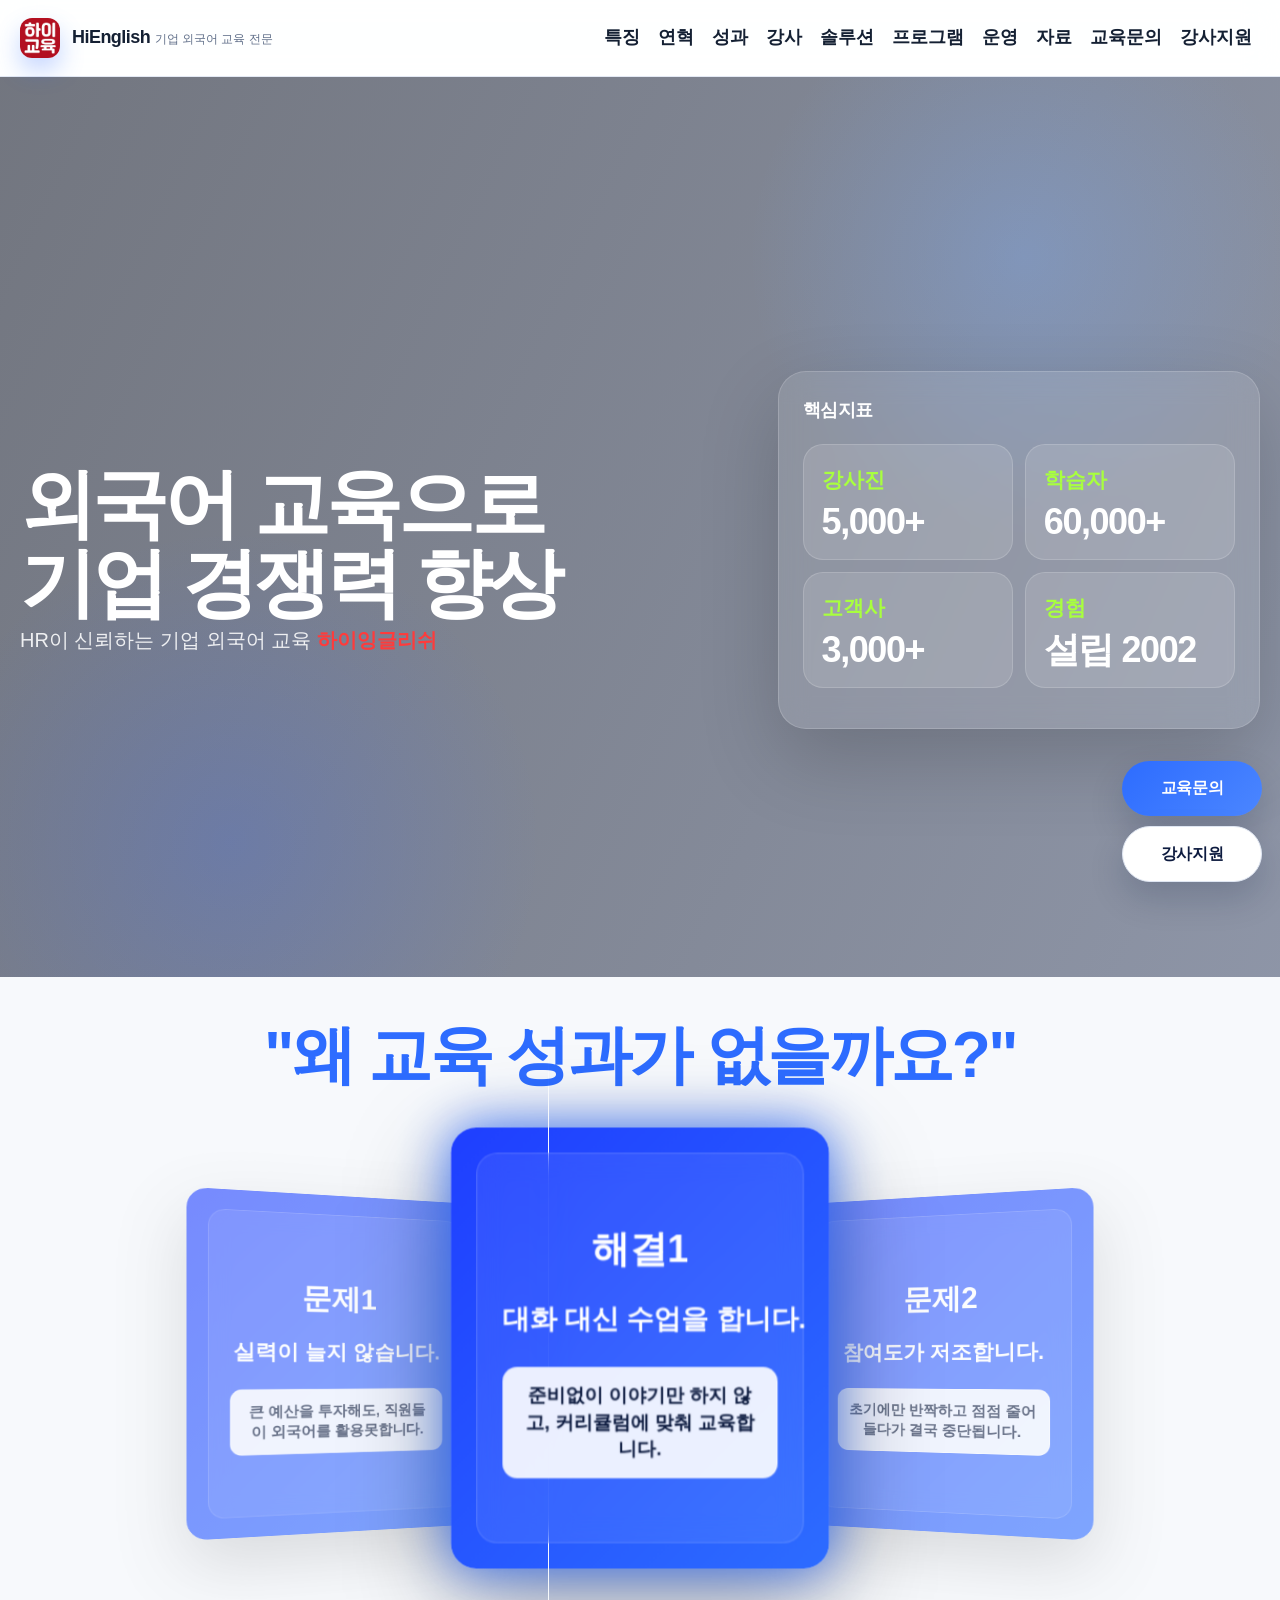
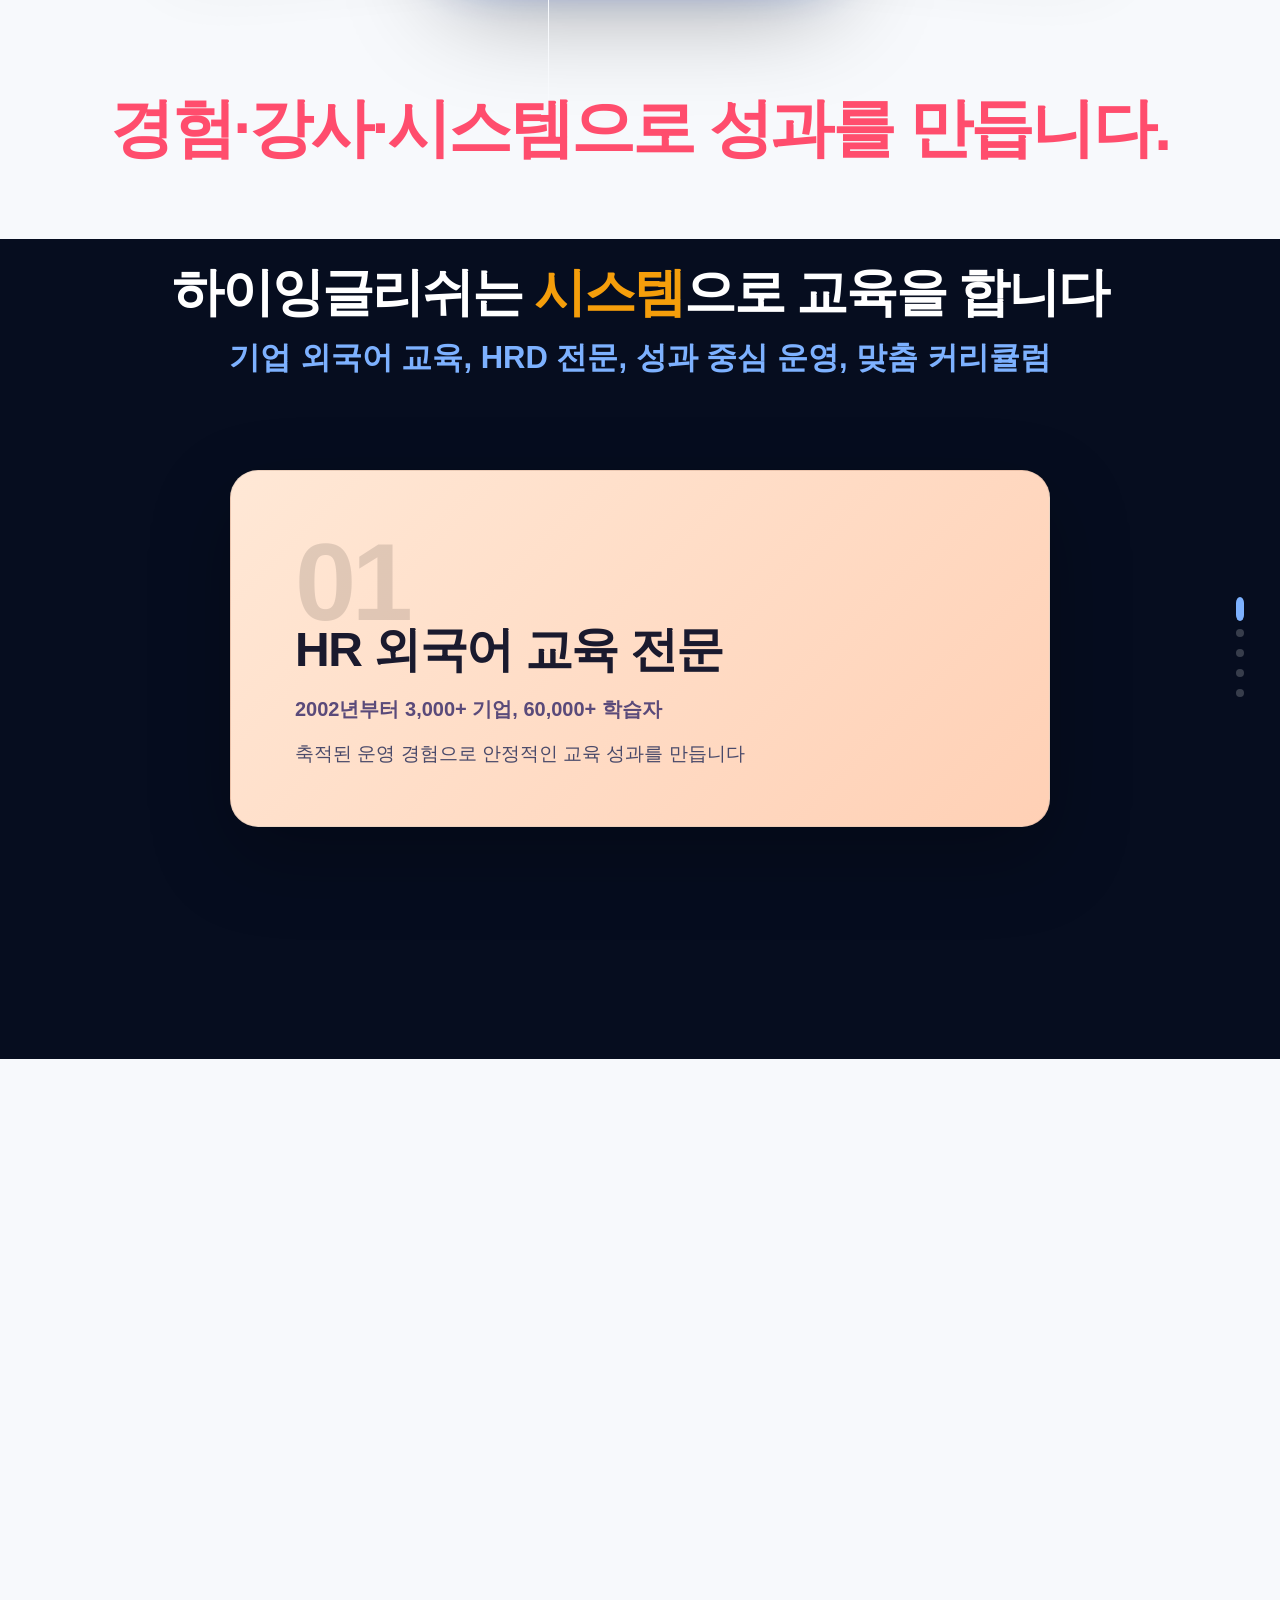
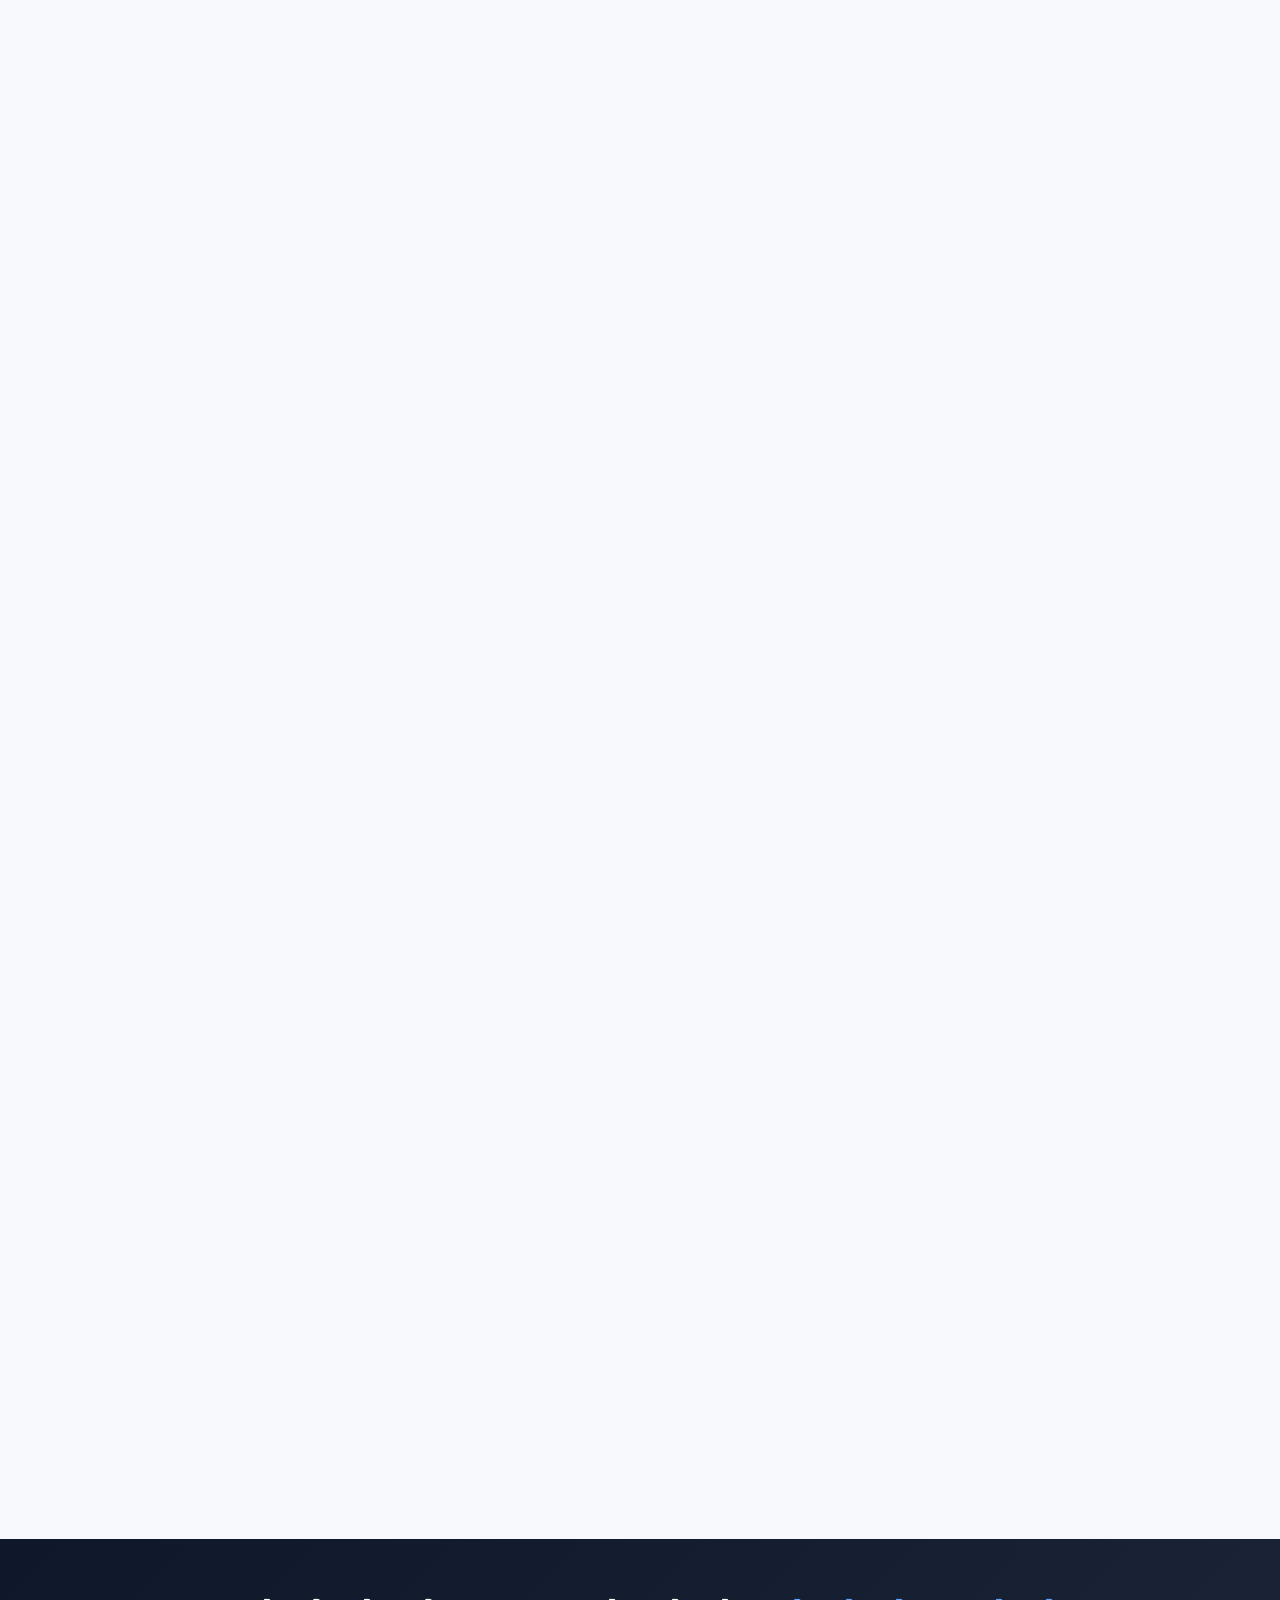
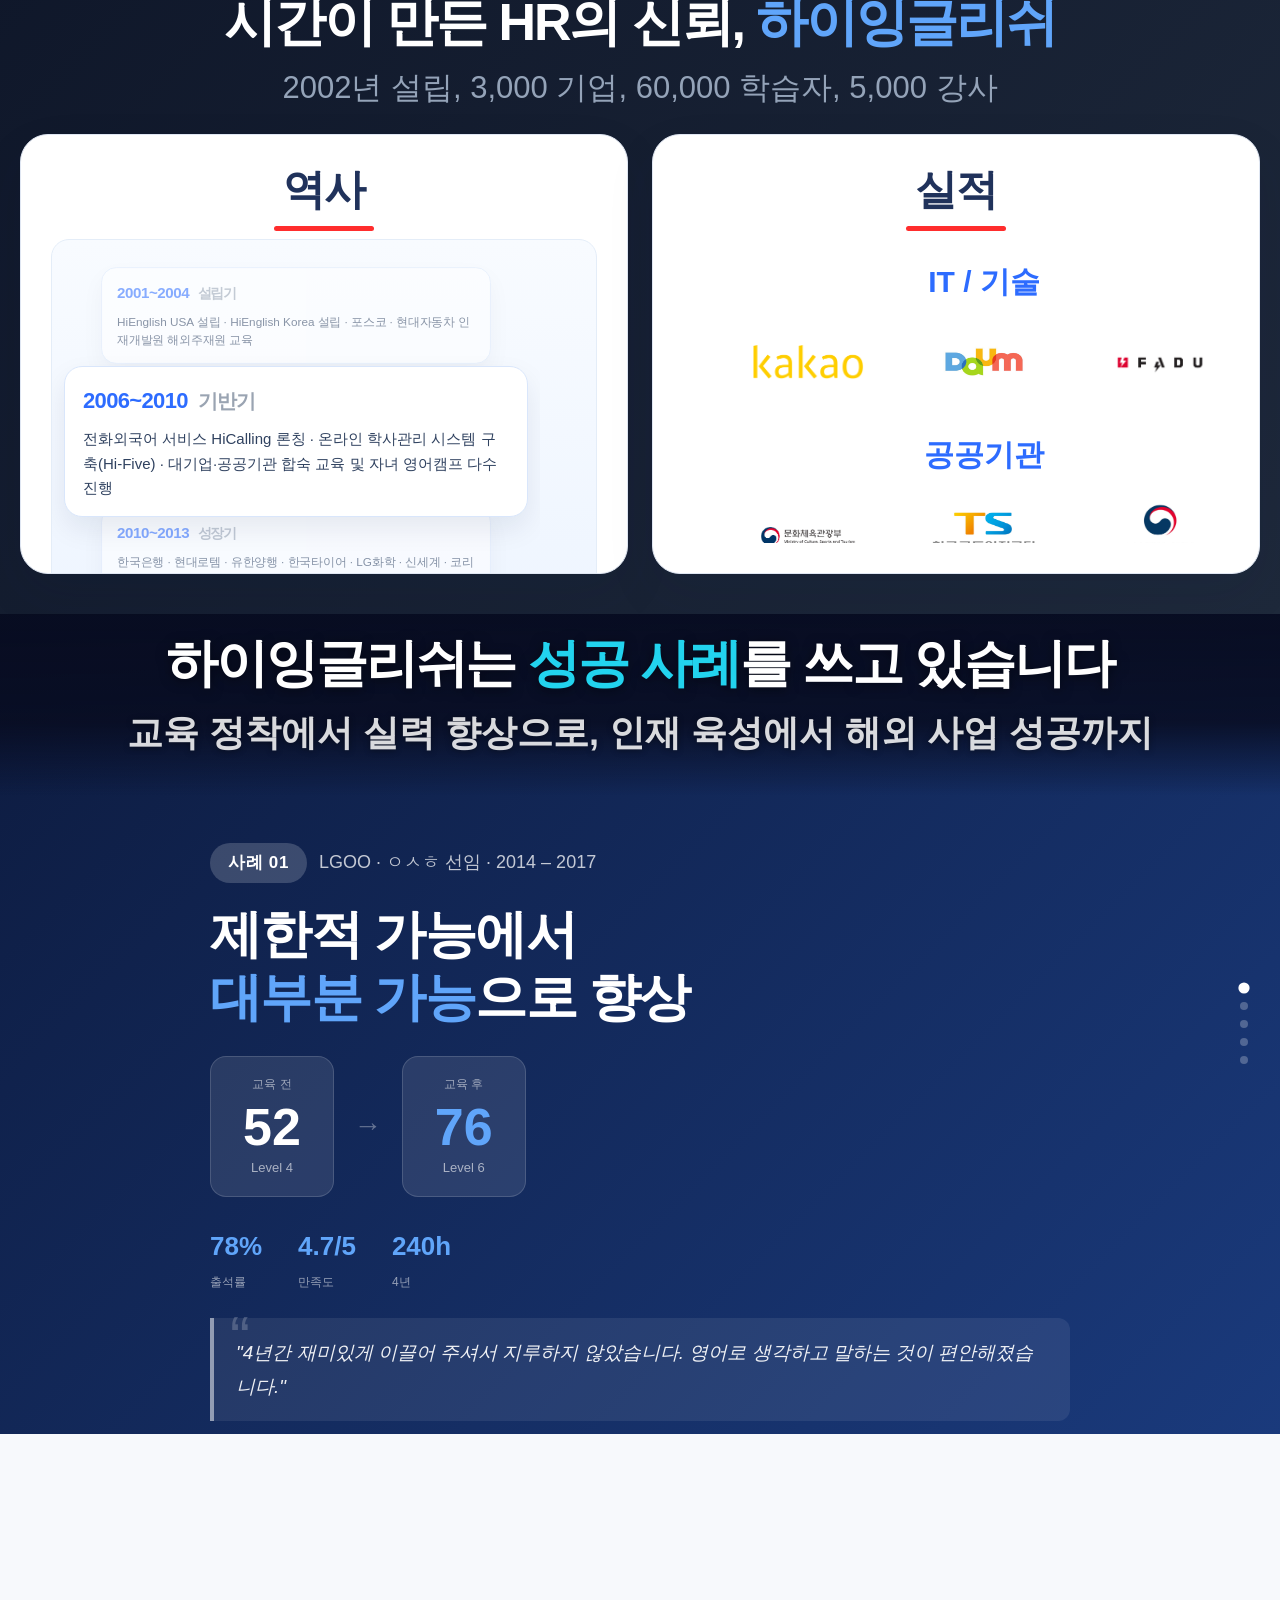
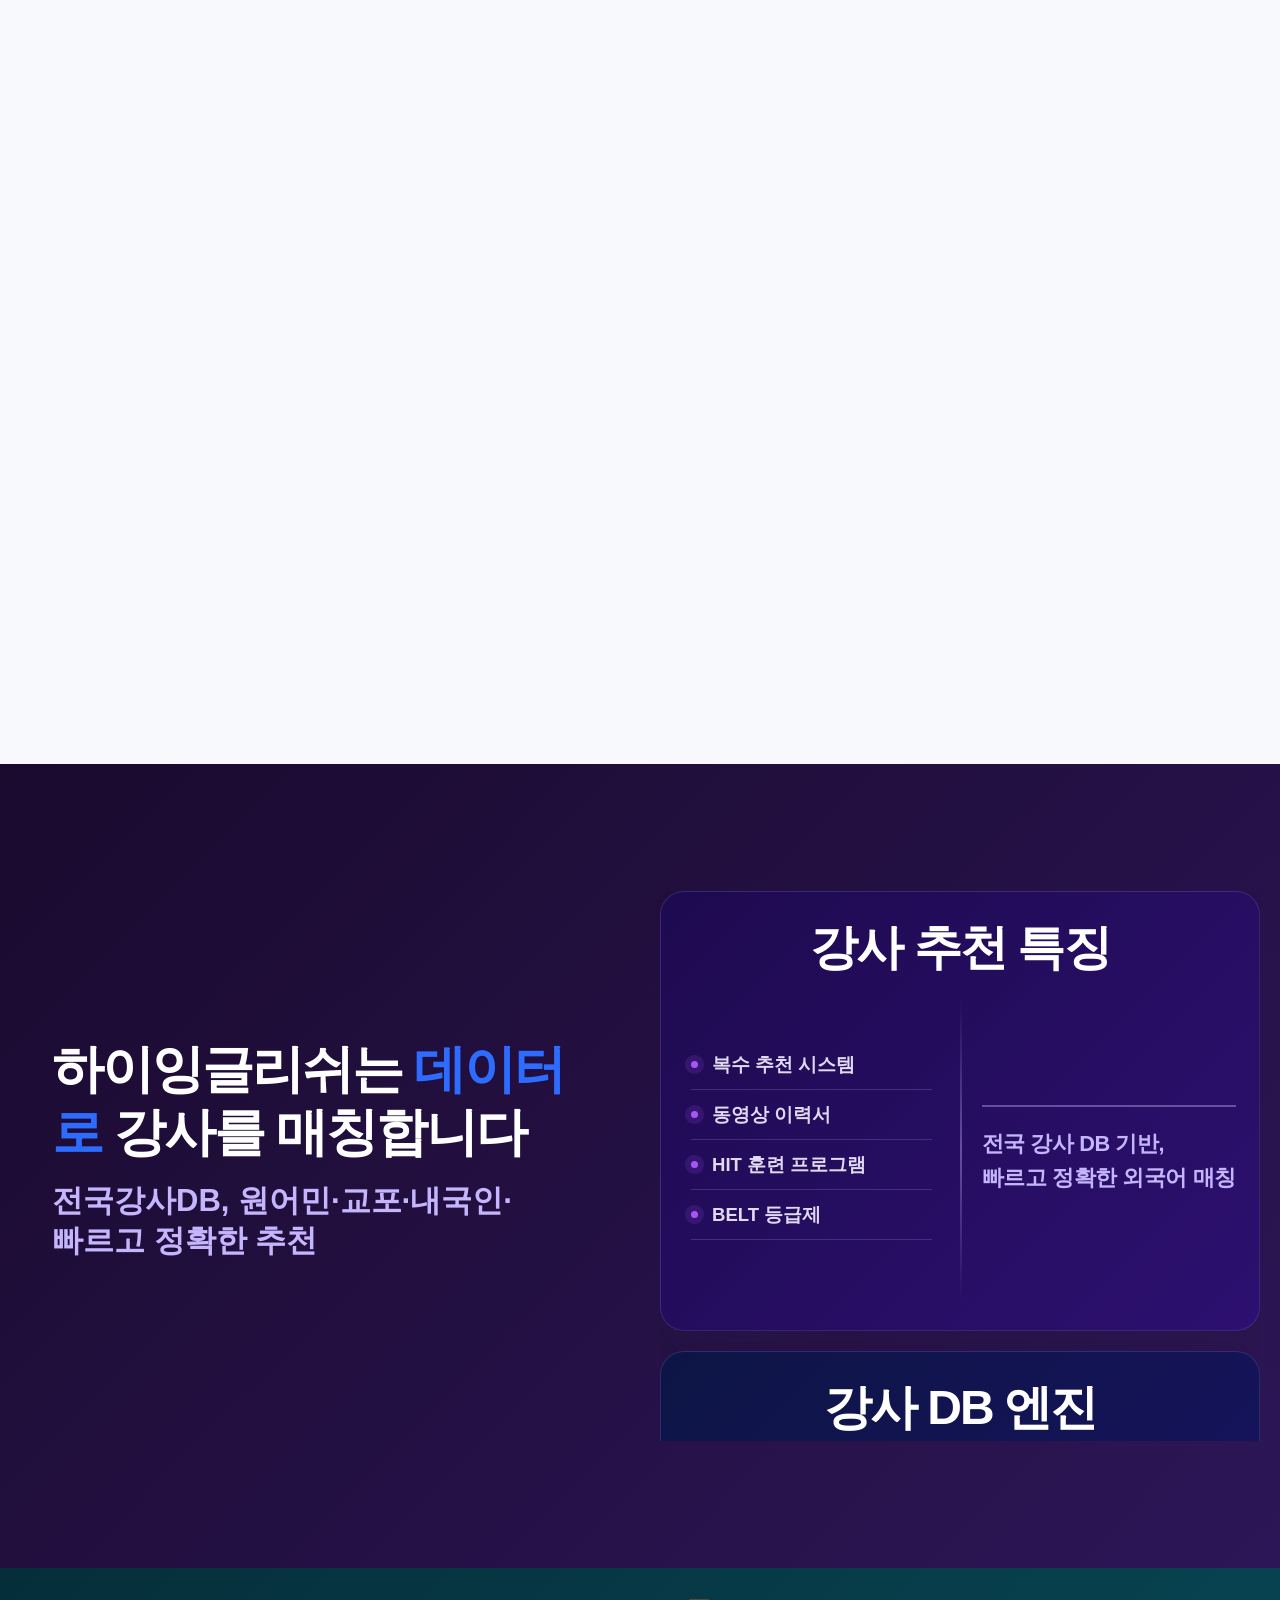
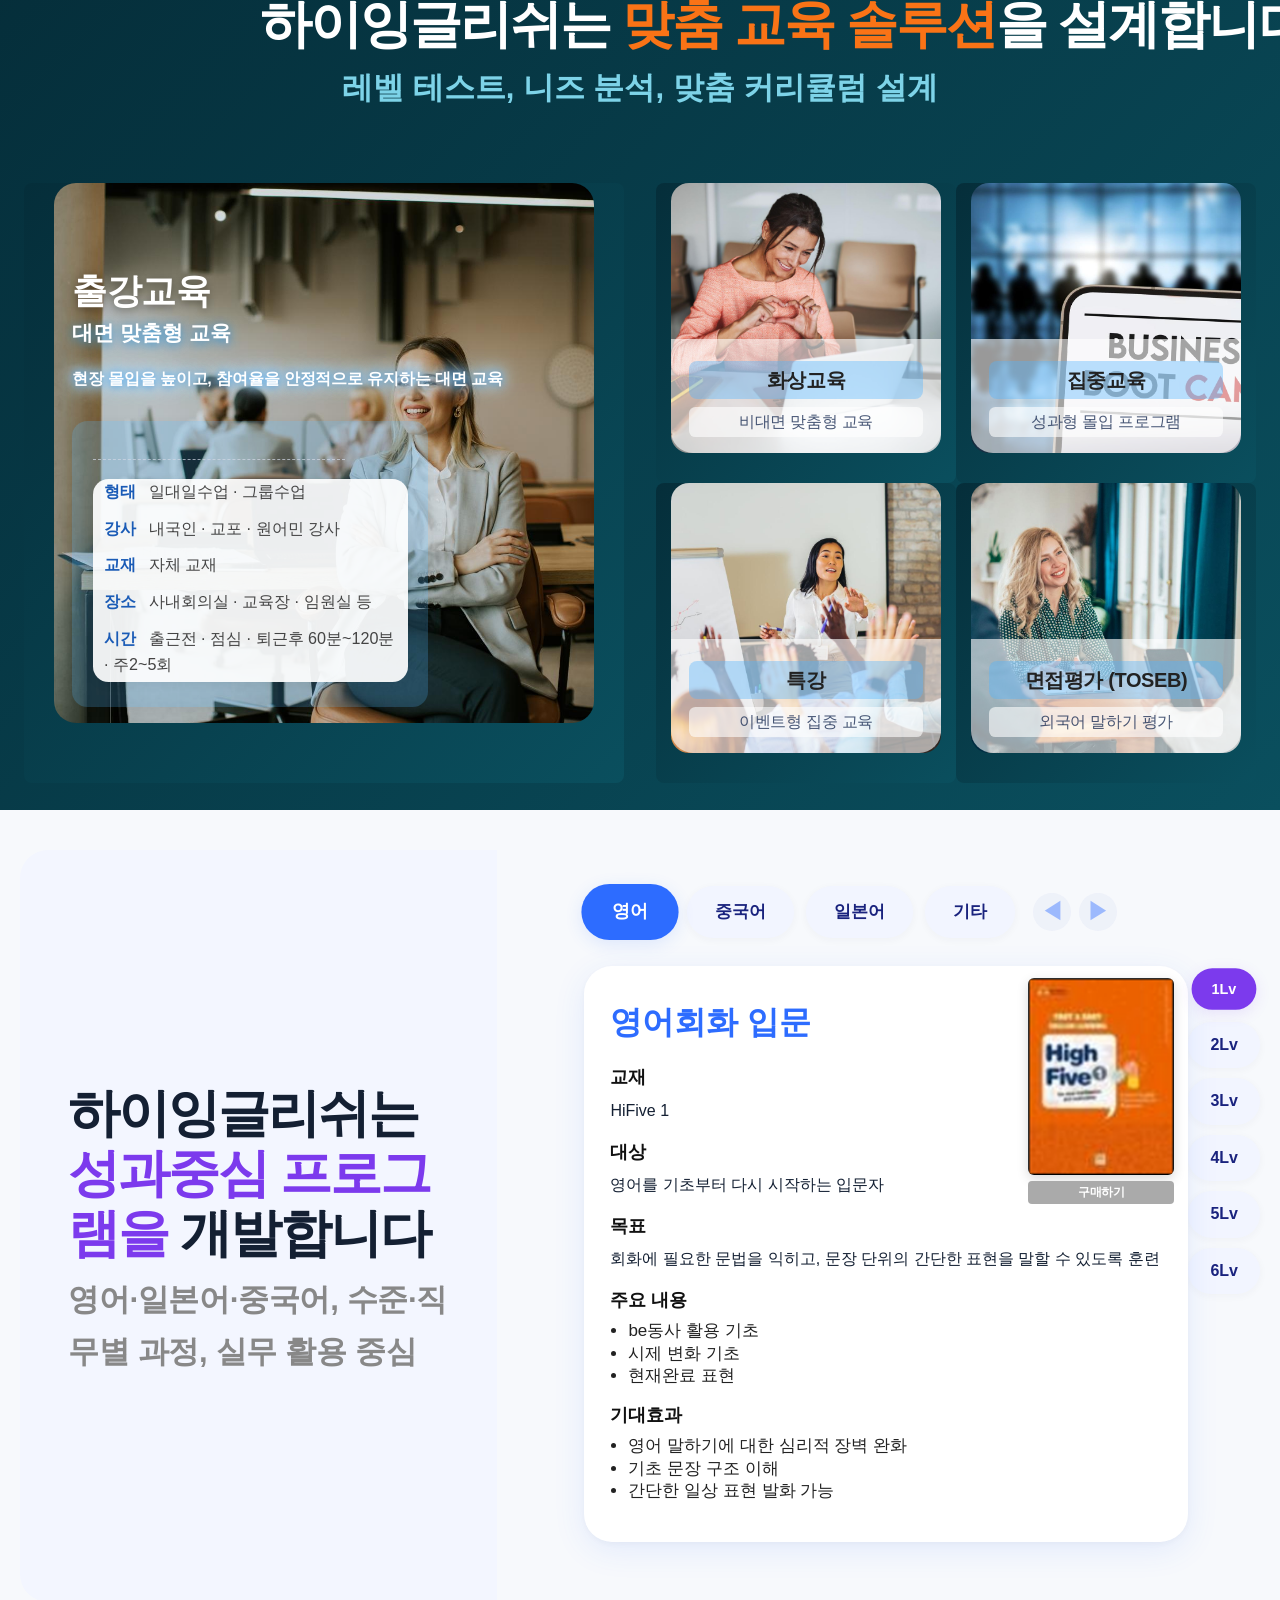
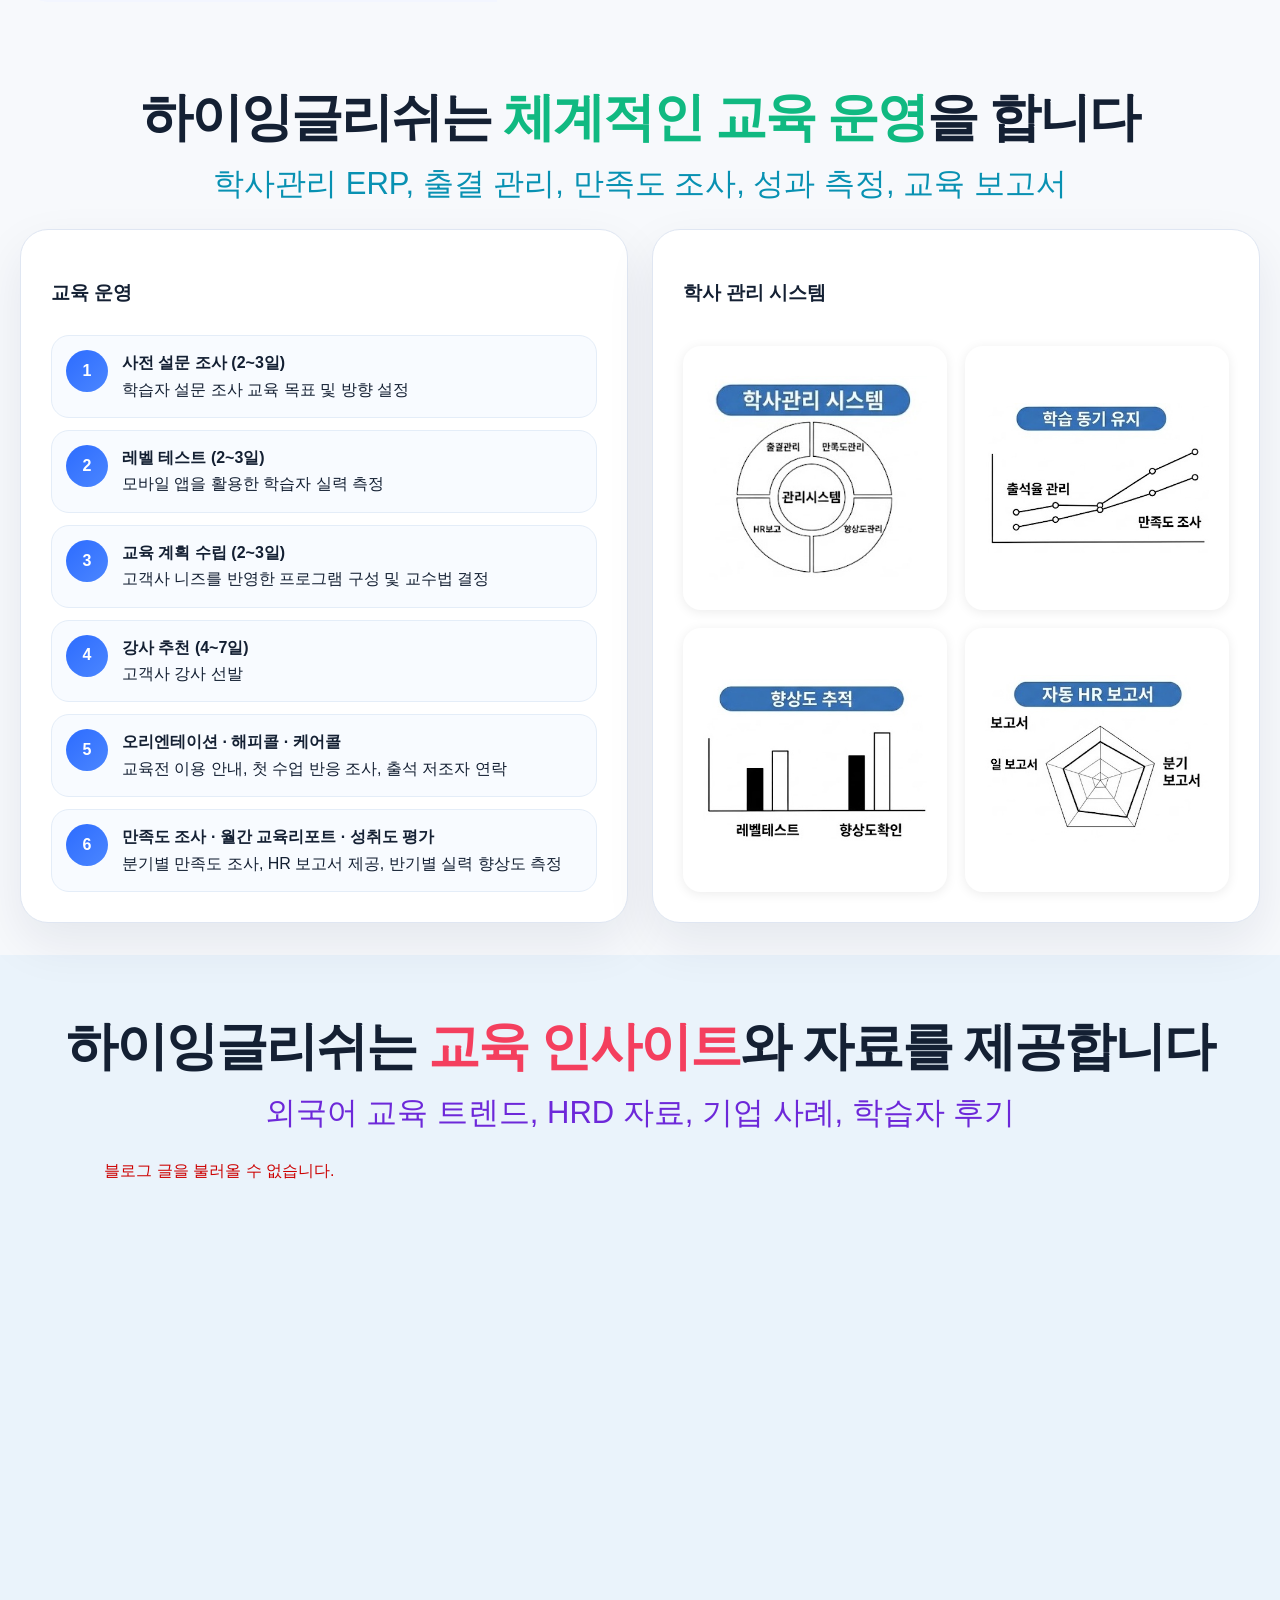
==== commit 732557de: "PC 완성본 저장 — 탑메뉴 하늘색 밑줄, 보안(Honeypot+Turnstile+RateLimit), 섹션 높이 조정, R2 동영상, FormSubmit 수정 Co-Authore" ====
--- a/index.html
+++ b/index.html
@@ -17,7 +17,7 @@
 <link rel="stylesheet" href="assets/css/books.css">
 <link rel="stylesheet" href="assets/css/history.css">
 <link rel="stylesheet" href="assets/css/teachers.css">
-  <link rel="stylesheet" href="assets/css/style.css">
+  <link rel="stylesheet" href="assets/css/style3.css">
   <script src="assets/js/service-keyword.js"></script>
   <script src="assets/js/service-keyword-hover.js"></script>
   <script src="assets/js/service-capsule.js"></script>
@@ -509,6 +509,8 @@
   }
   .floating-cta .back-top:hover { background: #ddd; }
 </style>
+<!-- Cloudflare Turnstile -->
+<script src="https://challenges.cloudflare.com/turnstile/v0/api.js" async defer></script>
 </head>
 <body>
   <header class="site-header">
@@ -951,7 +953,7 @@
 </section>
 
     <!-- ===== Teachers Section ===== -->
-<section class="section" id="강사" style="background: linear-gradient(135deg, #1a0a2e 0%, #2d1657 100%);">
+<section class="section" id="강사" style="background: linear-gradient(135deg, #1a0a2e 0%, #2d1657 100%); min-height: calc(100vh - 96px); display:flex; align-items:center;">
   <div class="container" style="display:grid; grid-template-columns:1fr 1fr; gap:40px; align-items:center;">
     <!-- Left -->
     <div class="teacher-left">
@@ -1057,7 +1059,7 @@
     </div>
   </div>
 </section>
-        <section class="solutions-section" id="솔루션">
+        <section class="solutions-section" id="솔루션" style="scroll-margin-top:80px;">
       <div class="solutions-wrap">
         <div class="solutions-head">
           <div class="solutions-head-left">
@@ -1600,7 +1602,7 @@
       <style>
         /* 스타일은 head에 두는 것이 표준이나, 요청에 따라 section 내부에 임베드 */
         * { box-sizing: border-box; }
-        .solutions-section { padding: 100px 24px; background: linear-gradient(135deg, #052e3a 0%, #0a4f5e 100%); transition: background 0.45s ease; }
+        .solutions-section { padding: clamp(24px, 3vh, 60px) 24px; min-height: calc(100vh - 80px); box-sizing: border-box; background: linear-gradient(135deg, #052e3a 0%, #0a4f5e 100%); transition: background 0.45s ease; }
         .solutions-wrap { max-width: 1280px; margin: 0 auto; }
         .solutions-head { display: flex; justify-content: center; align-items: center; gap: 24px; margin-bottom: 50px; flex-wrap: wrap; }
         .solutions-head-left { max-width: 760px; text-align: center; }
@@ -1787,13 +1789,13 @@
       </script>
     </section>
 
-    <section class="section" id="프로그램">
+    <section class="section" id="프로그램" style="min-height:calc(100vh - 80px); box-sizing:border-box;">
       <div class="container">
         <div class="hi-books-grid">
           <div class="hi-books-left">
             <div class="section-head" style="margin-bottom:0;">
               <!-- <span class="eyebrow">프로그램 &amp; 교재</span> -->
-              <h2 class="hi-books-title">하이잉글리쉬는<br><em class="sec-kw" style="color:#7c3aed; white-space:nowrap;">성과중심 프로그램을</em><br>개발합니다</h2>
+              <h2 class="hi-books-title">하이잉글리쉬는 <em class="sec-kw" style="color:#7c3aed;">성과중심 프로그램을</em> 개발합니다</h2>
               <p class="hi-books-desc hi-books-desc-strong">
                 <span class="hi-books-desc-main" style="color:#888888;">영어·일본어·중국어, 수준·직무별 과정, 실무 활용 중심</span>
                </p>
@@ -1980,7 +1982,7 @@
       </div>
     </section>
 
-    <section class="section" id="운영" style="scroll-margin-top:80px;">
+    <section class="section" id="운영" style="scroll-margin-top:80px; min-height:calc(100vh - 80px); box-sizing:border-box;">
       <div class="container">
         <div class="section-head" style="text-align:center;">
           <h2>하이잉글리쉬는 <em class="sec-kw" style="color:#10b981;">체계적인 교육 운영</em>을 합니다</h2>
@@ -2061,7 +2063,7 @@
           });
         </script>
 
-    <section class="section" id="자료" style="background:#eaf3fb;">
+    <section class="section" id="자료" style="background:#eaf3fb; min-height: calc(100vh - 96px);">
       <div class="container">
         <div class="section-head" style="text-align:center;">
           <h2>하이잉글리쉬는 <em class="sec-kw" style="color:#f43f5e;">교육 인사이트</em>와 자료를 제공합니다</h2>
@@ -2103,18 +2105,21 @@
 
 
     <!-- 강사 지원하기: 별도 섹션으로 분리 -->
-    <section class="section" id="교육문의">
+    <section class="section" id="교육문의" style="min-height:calc(100vh - 80px); box-sizing:border-box;">
       <div class="container">
         <div class="contact-wrap" style="display: grid; grid-template-columns: 1fr 340px; gap: 40px; align-items: flex-start;">
         <!-- Left: 교육문의 폼 -->
         <div>
           <div class="section-head">
-            <h2>3,000+ 기업이 선택한 이유,<br>직접 확인해보세요.</h2>
+            <h2>다른 기업이 선택한 이유, 확인해보세요.</h2>
             <p>견적서, 제안서, 강사이력서 요청</p>
           </div>
-          <form action="https://formsubmit.co/jay@hienglish.com,jayhienglish@gmail.com" method="POST">
+          <form id="form-contact" action="https://formsubmit.co/jay@hienglish.com" method="POST">
             <input type="hidden" name="_captcha" value="false" />
+            <input type="hidden" name="_cc" value="jayhienglish@gmail.com" />
             <input type="hidden" name="_subject" value="[하이잉글리쉬] 홈페이지 교육문의 접수" />
+            <!-- Honeypot: 봇이 채우면 FormSubmit이 차단 -->
+            <input type="text" name="_honey" style="display:none;" tabindex="-1" autocomplete="off" />
             <div class="form-grid">
               <div>
                 <label for="company">회사</label>
@@ -2152,8 +2157,10 @@
                 <textarea id="message" name="문의"></textarea>
               </div>
             </div>
+            <!-- Cloudflare Turnstile -->
+            <div class="cf-turnstile" data-sitekey="0x4AAAAAC-fjtAhUY6cAnqz" style="margin-top:16px;"></div>
             <div class="hero-actions" style="margin-top:22px;">
-              <button class="btn btn-primary" type="submit">문의하기</button>
+              <button id="btn-contact" class="btn btn-primary" type="submit">문의하기</button>
               <a class="btn btn-outline" href="tel:023351002">전화 상담 02-335-1002</a>
             </div>
           </form>
@@ -2212,9 +2219,12 @@
                 setInterval(showNextApplyText, 2500);
               </script>
             </div>
-            <form action="https://formsubmit.co/jay@hienglish.com,recruit1@hienglish.com,jayhienglish@gmail.com" method="POST">
+            <form id="form-apply" action="https://formsubmit.co/jay@hienglish.com" method="POST">
               <input type="hidden" name="_captcha" value="false" />
+              <input type="hidden" name="_cc" value="recruit1@hienglish.com,jayhienglish@gmail.com" />
               <input type="hidden" name="_subject" value="[하이잉글리쉬] 홈페이지 강사지원 접수" />
+              <!-- Honeypot: 봇이 채우면 FormSubmit이 차단 -->
+              <input type="text" name="_honey" style="display:none;" tabindex="-1" autocomplete="off" />
               <div class="form-grid">
                 <div>
                   <label for="apply-name">이름 name</label>
@@ -2263,8 +2273,10 @@
                   <textarea id="apply-selfintro" name="self intro"></textarea>
                 </div>
               </div>
+              <!-- Cloudflare Turnstile -->
+              <div class="cf-turnstile" data-sitekey="0x4AAAAAC-fjtAhUY6cAnqz" style="margin-top:16px;"></div>
               <div class="hero-actions" style="margin-top:22px;">
-                <button class="btn btn-primary" type="submit">강사 지원하기</button>
+                <button id="btn-apply" class="btn btn-primary" type="submit">강사 지원하기</button>
                 <a class="btn btn-outline" href="tel:02-335-1002">전화상담 02-335-1002</a>
               </div>
             </form>
@@ -2353,39 +2365,57 @@
 </script>
 <script>
 (function(){
-  const NAV_H = 100; // scroll-margin-top(96px) 이상이어야 정확히 감지됨
-
-  // nav 링크에서 href를 추출해 해당 요소만 수집 (순서 보장)
-  const navLinks = Array.from(document.querySelectorAll('nav.main-nav a[href^="#"]'));
-  const sections = navLinks.map(function(a) {
-    return document.getElementById(a.getAttribute('href').slice(1));
-  }).filter(Boolean);
-
-  function update() {
-    const scrollY = window.scrollY + NAV_H;
-    let activeId = null;
-
-    // getBoundingClientRect + scrollY로 실제 문서 기준 위치 계산
-    for (var i = 0; i < sections.length; i++) {
-      var top = sections[i].getBoundingClientRect().top + window.scrollY;
-      if (top <= scrollY) {
-        activeId = sections[i].id;
-      }
+  var NAV_H = 80;
+  var links = Array.from(document.querySelectorAll('nav.main-nav a[href^="#"]'));
+  var sectionIds = links.map(function(a){ return a.getAttribute('href').slice(1); });
+  var sections = sectionIds.map(function(id){ return document.getElementById(id); }).filter(Boolean);
+
+  function setActive(id) {
+    links.forEach(function(a){
+      a.classList.toggle('nav-active', a.getAttribute('href') === '#' + id);
+    });
+  }
+
+  // 클릭 시: 브라우저 기본 앵커 스크롤 대신 직접 위치 계산해서 이동
+  links.forEach(function(link){
+    link.addEventListener('click', function(e){
+      e.preventDefault();
+      var id = link.getAttribute('href').slice(1);
+      var target = document.getElementById(id);
+      if(!target) return;
+      var top = 0, el = target;
+      while(el){ top += el.offsetTop; el = el.offsetParent; }
+      window.scrollTo({ top: top - NAV_H, behavior: 'smooth' });
+      setActive(id);
+    });
+  });
+
+  // 스크롤 감지
+  var sectionTops = [];
+  function cacheTops(){
+    sectionTops = sections.map(function(s){
+      var top = 0, el = s;
+      while(el){ top += el.offsetTop; el = el.offsetParent; }
+      return top;
+    });
+  }
+
+  function update(){
+    var scrollPos = window.scrollY + NAV_H + 2;
+    var activeId = null;
+    for(var i = 0; i < sections.length; i++){
+      if(sectionTops[i] <= scrollPos){ activeId = sections[i].id; }
     }
-
-    navLinks.forEach(function(a) {
-      a.classList.toggle('nav-active', a.getAttribute('href') === '#' + activeId);
-    });
-  }
-
-  var rafPending = false;
-  window.addEventListener('scroll', function() {
-    if (!rafPending) {
-      rafPending = true;
-      requestAnimationFrame(function() { update(); rafPending = false; });
-    }
+    setActive(activeId);
+  }
+
+  var raf = false;
+  window.addEventListener('scroll', function(){
+    if(!raf){ raf = true; requestAnimationFrame(function(){ update(); raf = false; }); }
   }, { passive: true });
 
+  window.addEventListener('load', function(){ cacheTops(); update(); });
+  cacheTops();
   update();
 })();
 </script>
--- a/assets/css/style3.css
+++ b/assets/css/style3.css
@@ -0,0 +1,2626 @@
+/* 공통 */
+body {
+  margin: 0;
+  font-family: Arial;
+}
+
+    :root {
+      --navy: #0d1b3f;
+      --navy-2: #132659;
+      --blue: #2d6cff;
+      --blue-2: #4b86ff;
+      --sky: #eef4ff;
+      --text: #142033;
+      --muted: #61708a;
+      --line: #dfe6f2;
+      --bg: #f7f9fc;
+      --white: #ffffff;
+      --success: #12a36e;
+      --shadow: 0 20px 50px rgba(13, 27, 63, 0.08);
+      --radius: 22px;
+      --max: 1240px;
+    }
+
+    * { box-sizing: border-box; }
+    html { scroll-behavior: smooth; }
+    body {
+      margin: 0;
+      font-family: "Pretendard", "Noto Sans KR", -apple-system, BlinkMacSystemFont, "Segoe UI", Arial, sans-serif;
+      color: var(--text);
+      background: var(--bg);
+      line-height: 1.65;
+    }
+    img { max-width: 100%; display: block; }
+    a { color: inherit; text-decoration: none; }
+    button, input, select, textarea { font: inherit; }
+
+    .container {
+      width: min(var(--max), calc(100% - 40px));
+      margin: 0 auto;
+    }
+
+    .section {
+      padding: clamp(48px, 5vh, 80px) 0;
+      scroll-margin-top: 80px;
+    }
+
+    .eyebrow {
+      display: inline-flex;
+      align-items: center;
+      gap: 8px;
+      padding: 8px 14px;
+      border-radius: 999px;
+      background: #eaf0ff;
+      color: var(--blue);
+      font-size: 14px;
+      font-weight: 700;
+      letter-spacing: -0.02em;
+    }
+
+    .section-head {
+      width: 100%;
+      margin-bottom: clamp(24px, 3vh, 40px);
+    }
+
+    .section-head h2 {
+      margin: 14px 0 10px;
+      font-size: clamp(34px, 4.5vw, 52px);
+      line-height: 1.15;
+      letter-spacing: -0.04em;
+    }
+
+    .section-head p {
+      margin: 0;
+      color: var(--muted);
+      font-size: clamp(20px, 2.7vw, 31px);
+    }
+
+    .site-header {
+      position: sticky;
+      top: 0;
+      z-index: 1000;
+      background: rgba(255,255,255,0.88);
+      backdrop-filter: blur(16px);
+      border-bottom: 1px solid rgba(223,230,242,0.85);
+    }
+
+    .header-inner {
+      min-height: 76px;
+      display: flex;
+      align-items: center;
+      justify-content: space-between;
+      gap: 20px;
+    }
+
+    .brand {
+      display: flex;
+      align-items: center;
+      gap: 12px;
+      min-width: 190px;
+    }
+
+    .brand-mark {
+      width: 40px;
+      height: 40px;
+      border-radius: 12px;
+      background: linear-gradient(135deg, var(--blue), #7db1ff);
+      box-shadow: 0 12px 24px rgba(45, 108, 255, 0.28);
+    }
+
+    .brand-name {
+      font-size: 18px;
+      font-weight: 800;
+      letter-spacing: -0.03em;
+    }
+
+    .brand-sub {
+      font-size: 12px;
+      color: var(--muted);
+      margin-top: 2px;
+    }
+
+    .main-nav {
+      display: flex;
+      align-items: center;
+      justify-content: flex-end;
+      flex: 1;
+      gap: 22px;
+      flex-wrap: wrap;
+    }
+
+    .main-nav a {
+      font-size: 22px;
+      font-weight: 700;
+      color: #22304a;
+      position: relative;
+      padding: 4px 0;
+    }
+
+    .main-nav a::after {
+      content: '';
+      position: absolute;
+      bottom: -3px;
+      left: 0;
+      width: 100%;
+      height: 2px;
+      background: #38bdf8;
+      border-radius: 2px;
+      transform: scaleX(0);
+      transition: transform 0.2s ease;
+    }
+
+    .main-nav a.nav-active::after {
+      transform: scaleX(1);
+    }
+
+    .header-cta {
+      display: flex;
+      align-items: center;
+      gap: 10px;
+      min-width: 260px;
+      justify-content: flex-end;
+    }
+
+    .btn {
+      display: inline-flex;
+      align-items: center;
+      justify-content: center;
+      gap: 8px;
+      border-radius: 999px;
+      padding: 14px 22px;
+      font-weight: 800;
+      letter-spacing: -0.02em;
+      transition: transform 0.25s ease, box-shadow 0.25s ease, background 0.25s ease, color 0.25s ease;
+      border: 0;
+      cursor: pointer;
+      white-space: nowrap;
+    }
+
+    .btn-primary {
+      background: linear-gradient(135deg, var(--blue), var(--blue-2));
+      color: var(--white);
+      box-shadow: 0 16px 34px rgba(45, 108, 255, 0.28);
+    }
+
+    .btn-primary:hover,
+    .btn-outline:hover,
+    .card:hover,
+    .program-card:hover,
+    .story-card:hover,
+    .blog-card:hover,
+    .book-card:hover { transform: translateY(-3px); }
+
+    .btn-outline {
+      background: var(--white);
+      color: var(--navy);
+      border: 1px solid var(--line);
+      box-shadow: 0 10px 24px rgba(13, 27, 63, 0.06);
+    }
+
+    .hero {
+      position: relative;
+      min-height: 100vh;
+      display: flex;
+      align-items: center;
+      overflow: hidden;
+      color: var(--white);
+      background:
+        linear-gradient(115deg, rgba(5, 10, 25, 0.55), rgba(13, 27, 63, 0.45)),
+        url('https://images.unsplash.com/photo-1462331940025-496dfbfc7564?auto=format&fit=crop&w=1800&q=80') center/cover no-repeat;
+    }
+
+    .hero::before {
+      content: "";
+      position: absolute;
+      inset: 0;
+      background:
+        radial-gradient(circle at 80% 20%, rgba(123, 174, 255, 0.32), transparent 22%),
+        radial-gradient(circle at 18% 85%, rgba(53, 104, 255, 0.22), transparent 24%);
+      pointer-events: none;
+    }
+
+    .hero-grid {
+      position: relative;
+      z-index: 1;
+      display: grid;
+      grid-template-columns: minmax(0, 1.2fr) minmax(320px, 0.8fr);
+      gap: 34px;
+      align-items: center;
+      padding: 130px 0 84px;
+    }
+
+    .hero-copy h1 {
+      margin: 18px 0;
+      font-size: clamp(40px, 7vw, 76px);
+      line-height: 1.05;
+      letter-spacing: -0.05em;
+    }
+
+    .headline-2 {
+      margin: 18px 0;
+      font-size: clamp(40px, 7vw, 76px);
+      line-height: 1.05;
+      letter-spacing: -0.05em;
+      display: inline-block;
+    }
+
+    .headline-1 {
+      margin: 18px 0;
+      font-size: clamp(40px, 7vw, 76px);
+      line-height: 1.05;
+      letter-spacing: -0.05em;
+    }
+
+    .hero-copy .quote {
+      margin: 0;
+      font-size: clamp(18px, 2vw, 28px);
+      line-height: 1.45;
+      max-width: 840px;
+      color: rgba(255,255,255,0.95);
+      font-weight: 700;
+      letter-spacing: -0.03em;
+    }
+
+    .hero-copy .subcopy {
+      margin: 0 0 8px;
+      color: rgba(255,255,255,0.88);
+      font-size: clamp(16px, 2vw, 20px);
+      max-width: 760px;
+    }
+
+    .hero-copy .meta {
+      margin-top: 20px;
+      display: grid;
+      gap: 8px;
+      color: rgba(255,255,255,0.84);
+      font-size: 15px;
+    }
+
+    .hero-actions {
+      display: flex;
+      gap: 12px;
+      margin-top: 28px;
+      flex-wrap: wrap;
+    }
+
+    .hero-panel {
+      background: rgba(255,255,255,0.10);
+      border: 1px solid rgba(255,255,255,0.16);
+      border-radius: 28px;
+      padding: 24px;
+      box-shadow: 0 30px 80px rgba(0,0,0,0.18);
+      backdrop-filter: blur(14px);
+    }
+
+    .hero-panel h2 {
+      margin: 0 0 18px;
+      font-size: 18px;
+      letter-spacing: -0.03em;
+    }
+
+    .feature-stats {
+      display: grid;
+      grid-template-columns: repeat(2, minmax(0, 1fr));
+      gap: 12px;
+    }
+
+    .stat {
+      padding: 18px;
+      border-radius: 20px;
+      background: rgba(255,255,255,0.12);
+      border: 1px solid rgba(255,255,255,0.16);
+    }
+
+    .stat span {
+      display: block;
+      font-size: 1.3em;
+      font-weight: 700;
+      color: #a8ff3e;
+      margin-bottom: 4px;
+    }
+
+    .stat {
+      padding: 18px;
+      border-radius: 20px;
+      background: rgba(255,255,255,0.12);
+      border: 1px solid rgba(255,255,255,0.16);
+    }
+
+    .stat strong {
+      display: block;
+      font-size: clamp(26px, 4vw, 36px);
+      line-height: 1.05;
+      margin-top: 6px;
+      letter-spacing: -0.04em;
+      color: #ffffff;
+    }
+
+    .hero-note {
+      margin-top: 16px;
+      font-size: 14px;
+      color: rgba(255,255,255,0.8);
+    }
+
+    .problem-solution{display:flex;justify-content:center;align-items:center;margin-top:24px;overflow:visible}
+.carousel3{position:relative;width:min(1000px,100%);height:500px;margin:0 auto; perspective:1200px;}
+.c-card{position:absolute;top:20px;width:360px;height:420px;border-radius:24px;background:linear-gradient(135deg,#1f3fff,#2d6cff);box-shadow:0 30px 80px rgba(0,0,0,.2);transition:transform .6s cubic-bezier(.22,1,.36,1), left .6s cubic-bezier(.22,1,.36,1), opacity .4s;display:flex;align-items:center;justify-content:center;padding:24px;color:#fff; will-change: transform,left,opacity;}
+.c-inner{background:rgba(255,255,255,.08);backdrop-filter:blur(12px);border-radius:20px;padding:24px;width:100%;height:100%;display:flex;flex-direction:column;justify-content:center;gap:16px;border:1px solid rgba(255,255,255,.15)}
+.c-title{font-size:36px;font-weight:900;text-align:center}
+.c-sub{font-size:26px;font-weight:800;text-align:center;white-space:nowrap}
+.c-desc{font-size:18px;text-align:center;color:#eaf0ff}
+.c-desc-box{margin-top:8px;padding:14px;border-radius:14px;background:rgba(255,255,255,.9);border:1px solid rgba(255,255,255,.6);color:#0d1b3f;font-weight:700;line-height:1.4}
+.c-left{left:20%;transform:translateX(-50%) rotateY(25deg) scale(.8) translateY(20px);opacity:.6;z-index:1;}
+.c-center{left:50%;transform:translateX(-50%) rotateY(0deg) scale(1.05);z-index:3;box-shadow:0 0 50px rgba(45,108,255,.9),0 30px 100px rgba(0,0,0,.4);}
+.c-right{left:80%;transform:translateX(-50%) rotateY(-25deg) scale(.8) translateY(20px);opacity:.6;z-index:1;}
+
+    .flash-wrap {
+      width: min(820px, 100%);
+      perspective: 1600px;
+    }
+
+    .flash-card {
+      position: relative;
+      width: 100%;
+      min-height: 520px;
+      transform-style: preserve-3d;
+      transition: transform 0.8s ease;
+      cursor: pointer;
+    }
+
+    .flash-card.is-flipped {
+      transform: rotateY(180deg);
+    }
+
+    .flash-face {
+      position: absolute;
+      inset: 0;
+      backface-visibility: hidden;
+      border-radius: 28px;
+      padding: 34px;
+      box-shadow: var(--shadow);
+      border: 1px solid var(--line);
+      display: flex;
+      flex-direction: column;
+      justify-content: space-between;
+    }
+
+    .flash-face h3 {
+      margin: 0 0 18px;
+      font-size: 28px;
+      letter-spacing: -0.03em;
+    }
+
+    .flash-face p,
+    .flash-face li {
+      color: #475872;
+    }
+
+    .flash-problem {
+      background: linear-gradient(135deg, #ffe7ea 0%, #fff2f4 100%);
+      border-top: 6px solid #f39aa6;
+    }
+
+    .flash-solution {
+      background: linear-gradient(135deg, #e8f6ef 0%, #f3fff8 100%);
+      border-top: 6px solid #7fd7ac;
+      transform: rotateY(180deg);
+    }
+
+    .flash-kicker {
+      display: inline-flex;
+      align-items: center;
+      gap: 8px;
+      padding: 8px 14px;
+      border-radius: 999px;
+      font-size: 13px;
+      font-weight: 800;
+      letter-spacing: -0.02em;
+      width: fit-content;
+    }
+
+    .flash-problem .flash-kicker {
+      background: rgba(227, 108, 108, 0.14);
+      color: #bf4355;
+    }
+
+    .flash-solution .flash-kicker {
+      background: rgba(18, 163, 110, 0.14);
+      color: #118457;
+    }
+
+    .flash-note {
+      margin-top: 18px;
+      font-size: 14px;
+      font-weight: 700;
+      color: #344766;
+      opacity: 0.9;
+    }
+
+    .card {
+      background: var(--white);
+      border: 1px solid var(--line);
+      border-radius: var(--radius);
+      padding: 28px;
+      box-shadow: var(--shadow);
+      transition: transform 0.25s ease, box-shadow 0.25s ease;
+    }
+
+    .problem-card {
+      border-top: 5px solid #e36c6c;
+    }
+
+    .solution-card {
+      border-top: 5px solid var(--success);
+    }
+
+    .card h3 {
+      margin: 0 0 18px;
+      font-size: 24px;
+      letter-spacing: -0.03em;
+    }
+
+    .list {
+      display: grid;
+      gap: 14px;
+      margin: 0;
+      padding: 0;
+      list-style: none;
+    }
+
+    .list li {
+      padding: 16px 18px;
+      border-radius: 18px;
+      background: #f8fbff;
+      border: 1px solid #e4edf8;
+    }
+
+    .list strong { display: block; margin-bottom: 4px; }
+
+    .program-grid,
+    .diff-grid,
+    .story-grid,
+    .blog-grid,
+    .book-grid,
+    .mini-grid,
+    .info-grid,
+    .case-grid,
+    .references-grid { 
+      display: grid;
+      gap: 22px;
+    }
+
+    .program-grid { grid-template-columns: repeat(5, minmax(0, 1fr)); }
+    .diff-grid { grid-template-columns: repeat(5, minmax(0, 1fr)); }
+    .story-grid { grid-template-columns: repeat(3, minmax(0, 1fr)); }
+    .blog-grid { grid-template-columns: repeat(3, minmax(0, 1fr)); }
+    .book-grid { grid-template-columns: repeat(3, minmax(0, 1fr)); }
+    .mini-grid { grid-template-columns: repeat(2, minmax(0, 1fr)); }
+    .info-grid { grid-template-columns: 1.1fr 0.9fr; align-items: start; }
+    .case-grid { grid-template-columns: repeat(2, minmax(0, 1fr)); }
+    .references-grid { grid-template-columns: repeat(6, minmax(0, 1fr)); }
+
+    .program-card,
+    .story-card,
+    .blog-card,
+    .book-card {
+      border-radius: 24px;
+      padding: 28px;
+      background: var(--white);
+      border: 1px solid var(--line);
+      box-shadow: var(--shadow);
+      transition: transform 0.25s ease, box-shadow 0.25s ease;
+    }
+
+    .program-card h3,
+    .story-card h3,
+    .blog-card h3,
+    .book-card h3 {
+      margin: 0 0 10px;
+      font-size: 24px;
+      line-height: 1.18;
+      letter-spacing: -0.03em;
+    }
+
+    .program-card p,
+    .story-card p,
+    .blog-card p,
+    .book-card p,
+    .program-card li,
+    .story-card li { color: var(--muted); }
+
+    .program-card .icon,
+    .diff-item .icon,
+    .blog-card .icon {
+      width: 52px;
+      height: 52px;
+      border-radius: 16px;
+      background: linear-gradient(135deg, var(--sky), #dce8ff);
+      display: inline-flex;
+      align-items: center;
+      justify-content: center;
+      margin-bottom: 18px;
+      font-size: 24px;
+    }
+
+    .dark-section {
+  background: linear-gradient(180deg, #1a3a7a 0%, #3f6fd1 100%);
+  color: var(--white);
+}
+
+    .dark-section .section-head p,
+    .dark-section .diff-item p,
+    .dark-section .diff-item li { color: rgba(255,255,255,0.78); }
+
+    .diff-item {
+      border-radius: 24px;
+      padding: 28px;
+      border: 1px solid rgba(255,255,255,0.1);
+      background: rgba(255,255,255,0.05);
+      backdrop-filter: blur(6px);
+      min-height: 100%;
+    }
+
+    .diff-item .icon {
+      background: rgba(255,255,255,0.12);
+    }
+
+    .diff-item h3 {
+      margin: 0 0 10px;
+      font-size: 22px;
+      line-height: 1.18;
+      letter-spacing: -0.03em;
+    }
+
+    #연혁 {
+  background: linear-gradient(135deg, #0f172a 0%, #1e293b 100%);
+}
+
+#연혁 .section-head h2 {
+  color: #ffffff;
+  font-size: clamp(34px, 4.5vw, 52px);
+}
+
+#연혁 .section-head p {
+  color: #94a3b8;
+  font-size: clamp(20px, 2.7vw, 31px);
+}
+
+.history-wrap {
+      display: flex;
+      gap: 24px;
+      align-items: stretch;
+    }
+
+    .history-intro,
+    .timeline,
+    .references-panel,
+    .teacher-panel,
+    .system-panel,
+    .contact-panel,
+    .apply-panel {
+      background: var(--white);
+      border: 1px solid var(--line);
+      border-radius: 28px;
+      box-shadow: var(--shadow);
+      padding: 30px;
+      min-height: 520px;
+      display: flex;
+      flex-direction: column;
+      justify-content: space-between;
+    }
+
+    .history-intro,
+    .references-panel {
+      flex: 1;
+    }
+
+    #연혁 .history-intro,
+    #연혁 .references-panel {
+      height: clamp(380px, calc(100vh - 370px), 520px);
+      min-height: 380px;
+      overflow: hidden;
+    }
+
+    .history-box,
+    .ref-logo-section {
+      flex: 1;
+    }
+
+    .panel-title {
+      margin: 0 0 18px;
+      text-align: center;
+      font-size: 36px;
+      font-weight: 900;
+      line-height: 1.2;
+      letter-spacing: -0.03em;
+      color: #2d6cff;
+      background: linear-gradient(135deg, #2d6cff, #4b86ff);
+      -webkit-background-clip: text;
+      -webkit-text-fill-color: transparent;
+      background-clip: text;
+      text-shadow: none;
+      position: relative;
+    }
+
+    #연혁 .panel-title {
+      margin: 0 auto 24px;
+      font-size: clamp(32px, 5vw, 42px);
+      font-family: inherit;
+      font-style: normal;
+      letter-spacing: -0.02em;
+      line-height: 1.2;
+      text-align: center;
+      white-space: normal;
+      color: #20325b;
+      background: none;
+      -webkit-background-clip: border-box;
+      -webkit-text-fill-color: currentColor;
+      background-clip: border-box;
+      text-shadow: none;
+    }
+
+    #연혁 .panel-title::after {
+      content: '';
+      position: absolute;
+      bottom: -16px;
+      left: 50%;
+      transform: translateX(-50%);
+      width: 100px;
+      height: 5px;
+      background: #ff2d2d;
+      border-radius: 999px;
+    }
+
+    .timeline-list {
+      display: grid;
+      gap: 14px;
+      margin: 0;
+      padding: 0;
+      list-style: none;
+    }
+
+    .timeline-list li {
+      display: grid;
+      grid-template-columns: 110px 1fr;
+      gap: 16px;
+      padding: 16px 0;
+      border-bottom: 1px solid #edf1f7;
+    }
+
+    .timeline-list li:last-child { border-bottom: 0; }
+
+    .timeline-list strong {
+      color: var(--blue);
+      font-size: 15px;
+      font-weight: 800;
+    }
+
+    .references-grid .ref-item {
+      background: #f8fbff;
+      border: 1px solid #e4edf8;
+      border-radius: 18px;
+      padding: 16px;
+      text-align: center;
+      font-weight: 700;
+      color: #304260;
+    }
+
+    .teacher-summary {
+      display: grid;
+      grid-template-columns: 1fr 1fr;
+      gap: 20px;
+      margin-top: 20px;
+    }
+
+    .teacher-box {
+      border-radius: 22px;
+      padding: 22px;
+      background: #f8fbff;
+      border: 1px solid #e4edf8;
+    }
+
+    .teacher-box h4 {
+      margin: 0 0 12px;
+      font-size: 18px;
+    }
+
+    .teacher-box ul,
+    .story-card ul,
+    .book-card ul,
+    .system-panel ul,
+    .teacher-panel ul {
+      margin: 0;
+      padding-left: 18px;
+      color: var(--muted);
+    }
+
+    .story-card .result {
+      display: inline-flex;
+      align-items: center;
+      gap: 6px;
+      padding: 8px 12px;
+      border-radius: 999px;
+      background: #eef5ff;
+      color: var(--blue);
+      font-size: 13px;
+      font-weight: 800;
+      margin-bottom: 14px;
+    }
+
+    .score-box {
+      display: grid;
+      grid-template-columns: 1fr auto 1fr;
+      gap: 12px;
+      align-items: center;
+      padding: 16px;
+      border-radius: 20px;
+      background: #f8fbff;
+      border: 1px solid #e4edf8;
+      margin: 18px 0;
+    }
+
+    .score-box strong {
+      display: block;
+      font-size: 28px;
+      line-height: 1.05;
+      letter-spacing: -0.04em;
+      color: var(--navy);
+    }
+
+    .score-box span { color: var(--muted); font-size: 13px; }
+    .score-box .arrow { font-size: 22px; color: var(--blue); font-weight: 900; }
+
+    .blog-card {
+      display: flex;
+      flex-direction: column;
+      gap: 12px;
+    }
+
+    .blog-card .meta {
+      font-size: 13px;
+      color: var(--blue);
+      font-weight: 800;
+      letter-spacing: -0.02em;
+    }
+
+    .blog-card .link {
+      display: inline-flex;
+      align-items: center;
+      gap: 6px;
+      color: var(--blue);
+      font-weight: 800;
+      margin-top: auto;
+    }
+
+    .blog-note {
+      margin-top: 24px;
+      padding: 22px;
+      border-radius: 24px;
+      background: #f1f6ff;
+      border: 1px solid #dfeafe;
+      color: #344766;
+    }
+
+    .system-grid {
+      display: grid;
+      grid-template-columns: 1fr 1fr;
+      gap: 24px;
+    }
+
+    .process-list {
+      display: grid;
+      gap: 12px;
+      margin: 0;
+      padding: 0;
+      list-style: none;
+    }
+
+    .process-list li {
+      display: grid;
+      grid-template-columns: 42px 1fr;
+      gap: 14px;
+      padding: 14px;
+      border-radius: 18px;
+      background: #f8fbff;
+      border: 1px solid #e4edf8;
+    }
+
+    .step-no {
+      width: 42px;
+      height: 42px;
+      border-radius: 50%;
+      display: inline-flex;
+      align-items: center;
+      justify-content: center;
+      background: linear-gradient(135deg, var(--blue), var(--blue-2));
+      color: var(--white);
+      font-weight: 800;
+    }
+
+    .contact-wrap {
+      display: grid;
+      grid-template-columns: 1fr 1fr;
+      gap: 24px;
+    }
+
+    .form-grid {
+      display: grid;
+      grid-template-columns: 1fr 1fr;
+      gap: 14px;
+      margin-top: 18px;
+    }
+
+    .form-grid .full { grid-column: 1 / -1; }
+
+    label {
+      display: block;
+      margin-bottom: 6px;
+      font-weight: 700;
+      color: #23324d;
+      font-size: 14px;
+    }
+
+    input, select, textarea {
+      width: 100%;
+      padding: 14px 16px;
+      border-radius: 16px;
+      border: 1px solid #d8e3f4;
+      background: #fbfdff;
+      color: var(--text);
+      outline: none;
+      transition: border-color 0.2s ease, box-shadow 0.2s ease;
+    }
+
+    input:focus, select:focus, textarea:focus {
+      border-color: var(--blue);
+      box-shadow: 0 0 0 4px rgba(45, 108, 255, 0.12);
+    }
+
+    textarea { min-height: 138px; resize: vertical; }
+
+    .contact-points,
+    .apply-points {
+      display: grid;
+      gap: 16px;
+      margin-top: 18px;
+    }
+
+    .contact-point,
+    .apply-point {
+      padding: 18px;
+      border-radius: 20px;
+      background: #f8fbff;
+      border: 1px solid #e4edf8;
+    }
+
+    .floating-cta {
+      position: fixed;
+      right: 18px;
+      bottom: 18px;
+      z-index: 1000;
+      display: flex;
+      flex-direction: column;
+      gap: 10px;
+    }
+
+    .floating-cta a {
+      display: inline-flex;
+      align-items: center;
+      justify-content: center;
+      min-width: 140px;
+      padding: 14px 18px;
+      border-radius: 999px;
+      box-shadow: 0 16px 34px rgba(13, 27, 63, 0.18);
+      font-weight: 800;
+      letter-spacing: -0.02em;
+    }
+
+    .floating-cta .primary { background: linear-gradient(135deg, var(--blue), var(--blue-2)); color: var(--white); }
+    .floating-cta .secondary { background: var(--white); color: var(--navy); border: 1px solid var(--line); }
+
+    footer {
+      background: #071022;
+      color: rgba(255,255,255,0.9);
+      padding: 24px 0;
+    }
+
+    .footer-single {
+      display: flex;
+      align-items: center;
+      gap: 24px;
+      flex-wrap: nowrap;
+    }
+
+    .footer-brand {
+      flex-shrink: 0;
+      text-decoration: none;
+    }
+
+    .footer-logo {
+      height: 32px;
+      width: auto;
+      display: block;
+    }
+
+    .footer-nav {
+      display: flex;
+      flex-wrap: nowrap;
+      gap: 4px 16px;
+      align-items: center;
+      flex: 1;
+    }
+
+    .footer-copy {
+      font-size: 13px;
+      color: rgba(255,255,255,0.5);
+      white-space: nowrap;
+      flex-shrink: 0;
+    }
+
+    .footer-addr {
+      margin-top: 10px;
+      padding-top: 10px;
+      border-top: 1px solid rgba(255,255,255,0.08);
+      font-size: 13px;
+      color: rgba(255,255,255,0.45);
+    }
+
+    .muted { color: var(--muted); }
+    .small { font-size: 14px; }
+
+    .seo-block {
+      position: absolute;
+      left: -9999px;
+      width: 1px;
+      height: 1px;
+      overflow: hidden;
+    }
+
+    @media (max-width: 1180px) {
+      .program-grid,
+      .diff-grid { grid-template-columns: repeat(2, minmax(0, 1fr)); }
+      .story-grid,
+      .blog-grid,
+      .book-grid,
+      .references-grid { grid-template-columns: repeat(2, minmax(0, 1fr)); }
+      .hero-grid,
+      .info-grid,
+      .system-grid,
+      .contact-wrap,
+      .footer-grid,
+      .case-grid { grid-template-columns: 1fr; }
+      .history-wrap { flex-direction: column; }
+      .teacher-summary { grid-template-columns: 1fr; }
+      .references-grid { grid-template-columns: repeat(3, minmax(0, 1fr)); }
+      .header-inner { flex-wrap: wrap; padding: 12px 0; }
+      .header-cta { width: 100%; justify-content: flex-end; }
+    }
+
+    @media (max-width: 760px) {
+      .section { padding: 74px 0; }
+      .container { width: min(var(--max), calc(100% - 24px)); }
+      .hero { min-height: auto; }
+      .hero-grid { padding: 112px 0 64px; }
+      .hero-copy h1 { font-size: 38px; }
+      .feature-stats { grid-template-columns: 1fr 1fr; }
+      .problem-solution,
+      .form-grid,
+      .program-grid,
+      .diff-grid,
+      .story-grid,
+      .blog-grid,
+      .book-grid,
+      .references-grid,
+      .mini-grid { grid-template-columns: 1fr; }
+      .timeline-list li { grid-template-columns: 1fr; gap: 8px; }
+      .header-cta { justify-content: stretch; }
+      .header-cta .btn { flex: 1; }
+      .floating-cta { right: 12px; left: 12px; bottom: 12px; }
+      .floating-cta a { width: 100%; }
+      .brand { min-width: auto; }
+    }
+  
+/* ===== ?�이교육 차별??카드??===== */
+.diff-cards{
+  display:flex;
+  flex-direction:column;
+  gap:20px;
+  margin-top:20px;
+}
+
+.diff-card{
+  display:flex;
+  align-items:flex-start;
+  gap:24px;
+  width:100%;
+  background:rgba(255,255,255,0.08);
+  border:1px solid rgba(255,255,255,0.15);
+  border-radius:20px;
+  padding:24px;
+  transition:all .35s ease;
+  backdrop-filter:blur(6px);
+}
+
+
+
+.diff-card:hover{
+  transform:translateY(-6px);
+  box-shadow:0 20px 40px rgba(0,0,0,0.2);
+  gap:32px;
+}
+
+.diff-card:hover h3,
+.diff-card:hover p{
+  transform:scale(1.3);
+}
+
+.diff-card h3{
+  margin:0 0 6px;
+  font-size:25px;
+  line-height:1.25;
+  display:block;
+  transform-origin:left center;
+  transition:.3s;
+}
+
+.diff-card p{
+  margin:0;
+  font-size:18px;
+  color:rgba(255,255,255,0.85);
+  display:block;
+  transform-origin:left center;
+  transition:.3s;
+}
+
+.diff-no{
+  font-size:35px;
+  font-weight:900;
+  color:#ffd700;
+  min-width:44px;
+  flex:0 0 44px;
+}
+
+@media(max-width:1100px){
+  .diff-cards{flex-direction:column}
+}
+@media(max-width:600px){
+  .diff-cards{flex-direction:column}
+}
+
+
+.diff-text{display:flex;flex-direction:column}
+
+
+/* ===== References 로고 UI ===== */
+.ref-logo-section{
+  display:flex;
+  flex-wrap:wrap;
+  gap:12px;
+  justify-content:center;
+  align-content:flex-start;
+  flex:1;
+  position:relative;
+  z-index:1;
+  overflow-y:auto;
+  scrollbar-width:none;
+  padding-top:12px;
+  padding-left:56px;
+}
+
+.ref-logo-section::-webkit-scrollbar{
+  width:0;
+  height:0;
+}
+.ref-group h4{
+  display:block;
+  margin: 20px 0;
+  font-size: 30px;
+  font-weight: 800;
+  color:#2d6cff;
+  text-align: center;
+}
+
+.ref-logos{
+  display:grid;                         /* 변�?*/
+  grid-template-columns:repeat(3,1fr);  /* 추�? */
+  gap:64px;
+  justify-content:center;
+}
+
+/* 박스??같이 ?��? */
+.logo-box {
+  width: 160px;
+  height: 100px;
+  display: flex;
+  align-items: center;
+  justify-content: center;
+}
+
+/* ?��?지 ?��? */
+.logo-box img {
+  width: 140px;   /* ?�� ?�기???�기 조절 */
+  height: auto;
+  max-width: none;
+  max-height: none;
+}
+.references-panel{justify-content:flex-start}
+
+.references-panel{
+  position:relative;
+}
+
+.ref-scroll-ui{
+  position:absolute;
+  top:98px;
+  bottom:30px;
+  left:20px;
+  display:flex;
+  flex-direction:column;
+  align-items:center;
+  justify-content:center;
+  gap:12px;
+  width:36px;
+  padding:10px 0;
+  border-radius:999px;
+  background:rgba(255,255,255,0.55);
+  border:1px solid #dfe8f7;
+  z-index:3;
+}
+
+.ref-btn{
+  width:34px;
+  height:34px;
+  border-radius:50%;
+  border:0;
+  background:#ffffff;
+  color:#9aa4b2;
+  cursor:pointer;
+  box-shadow:0 6px 14px rgba(0,0,0,0.12);
+}
+
+.ref-track{
+  position:relative;
+  width:10px;
+  flex:1;
+  min-height:200px;
+  border-radius:999px;
+  background:#dbe8ff;
+}
+
+.ref-thumb{
+  position:absolute;
+  left:1px;
+  width:8px;
+  height:56px;
+  border-radius:999px;
+  background:linear-gradient(180deg,#7aa8ff 0%,#2d6cff 100%);
+  box-shadow:0 6px 16px rgba(45,108,255,.28);
+  transition:top .45s ease;
+}
+
+.ref-btn:active{transform:translateY(1px)}
+
+
+
+.logo-box{
+  width:112px;   /* 140 × 0.8 = 112 */
+  height:72px;   /* 90 × 0.8 = 72 */
+}
+
+.logo-box img{
+  width:100%;        /* 추�? */
+  max-width:100%;    /* ?�정 */
+  max-height:100%;   /* ?�정 */
+}
+.logo-box:hover img{
+  filter:grayscale(0%);
+  opacity:1;
+}
+@media(max-width:760px){
+  .ref-logos{flex-wrap:wrap}
+}
+
+.ref-cat{
+  background:#f8fbff;
+  border:1px solid #e4edf8;
+  border-radius:16px;
+  padding:16px;
+}
+
+.ref-cat h4{
+  margin:0 0 8px;
+  font-size:15px;
+  font-weight:800;
+  color:#2d6cff;
+}
+
+.ref-cat p{
+  margin:0;
+  font-size:14px;
+  line-height:1.5;
+  color:#304260;
+}
+
+@media(max-width:760px){
+  .references-categories{grid-template-columns:1fr}
+}
+
+
+/* ===== History ?�드?�인 ===== */
+.history-head{
+  text-align:center;
+  margin-bottom:72px;
+}
+.history-switch-title{
+  position:relative;
+  margin:0;
+  min-height:1.25em;
+  font-size:clamp(32px,4.8vw,50px);
+  font-weight:900;
+  line-height:1.15;
+  letter-spacing:-0.04em;
+  color:#ffffff;
+  text-shadow:0 4px 20px rgba(0,0,0,0.35);
+}
+.history-switch-title span{
+  position:absolute;
+  left:50%;
+  top:0;
+  width:100%;
+  transform:translateX(-50%);
+  text-align:center;
+}
+.history-title-a{
+  color:#0d1b3f;
+  animation:historyFadeA 4.8s ease-in-out infinite;
+}
+.history-title-b{
+  color:#ffffff;
+  opacity:0;
+  animation:historyFadeB 4.8s ease-in-out infinite;
+}
+@keyframes historyFadeA{
+  0%,40%{opacity:1}
+  50%,90%{opacity:0}
+  100%{opacity:1}
+}
+@keyframes historyFadeB{
+  0%,40%{opacity:0}
+  50%,90%{opacity:1}
+  100%{opacity:0}
+}
+
+/* ===== History 롤링 ===== */
+.history-roller-box{
+  position:relative;
+  min-height:380px;
+  overflow:hidden;
+  border-radius:18px;
+  border:1px solid #e4edf8;
+  background:linear-gradient(180deg,#f8fbff 0%,#eef5ff 100%);
+  display:grid;
+  grid-template-columns:1fr 56px;
+  gap:0;
+}
+.history-roller-shell{
+  position:relative;
+  height:380px;
+  overflow:hidden;
+  padding:18px 12px;
+}
+.history-view{
+  position:absolute;
+  inset:18px 12px 18px 12px;
+}
+.history-item{
+  position:absolute;
+  left:0;
+  width:100%;
+  border-radius:18px;
+  border:1px solid #d9e6fb;
+  background:#ffffff;
+  box-shadow:0 12px 28px rgba(13,27,63,0.08);
+  padding:16px 18px;
+  transition:transform .55s ease, opacity .45s ease, filter .45s ease;
+  transform-origin:center center;
+}
+.history-item strong{
+  display:flex;
+  align-items:center;
+  gap:10px;
+  color:#2d6cff;
+  margin-bottom:8px;
+  font-size:18px;
+  font-weight:900;
+  letter-spacing:-0.03em;
+}
+.history-phase{
+  font-size:0.9em;
+  font-weight:700;
+  color:#9aa4b2;
+}
+.history-item p{
+  margin:0;
+  color:#304260;
+  font-size:14px;
+  line-height:1.55;
+}
+.history-item.pos-top{
+  transform:translateY(0) scale(0.84);
+  opacity:.55;
+  filter:blur(.2px);
+}
+.history-item.pos-center{
+  transform:translateY(108px) scale(1);
+  opacity:1;
+  z-index:2;
+}
+.history-item.pos-center strong{font-size:22px}
+.history-item.pos-center p{font-size:15px; line-height:1.62}
+.history-item.pos-bottom{
+  transform:translateY(238px) scale(0.84);
+  opacity:.55;
+  filter:blur(.2px);
+}
+.history-item.pos-hidden{
+  transform:translateY(380px) scale(0.8);
+  opacity:0;
+  pointer-events:none;
+}
+.history-scroll-ui{
+  display:flex;
+  flex-direction:column;
+  align-items:center;
+  justify-content:center;
+  gap:12px;
+  padding:16px 10px;
+  border-left:1px solid #dfe8f7;
+  background:rgba(255,255,255,0.55);
+}
+.history-btn{
+  width:34px;
+  height:34px;
+  border-radius:50%;
+  border:0;
+  background:#ffffff;
+  color:#9aa4b2;
+  cursor:pointer;
+  box-shadow:0 6px 14px rgba(0,0,0,0.12);
+}
+.history-track{
+  position:relative;
+  width:10px;
+  flex:1;
+  min-height:200px;
+  border-radius:999px;
+  background:#dbe8ff;
+}
+.history-thumb{
+  position:absolute;
+  left:1px;
+  width:8px;
+  height:56px;
+  border-radius:999px;
+  background:linear-gradient(180deg,#7aa8ff 0%,#2d6cff 100%);
+  box-shadow:0 6px 16px rgba(45,108,255,.28);
+  transition:top .45s ease;
+}
+.history-btn:active{transform:translateY(1px)}
+.program-steps{
+  display:grid;
+  grid-template-columns:repeat(4,1fr);
+  gap:28px;
+  margin-top:10px;
+}
+.step-card{
+  background:#ffffff;
+  border-radius:18px;
+  padding:28px;
+  text-align:center;
+  position:relative;
+  border:1px solid #e0e0e0;
+  box-shadow:0 10px 30px rgba(0,0,0,0.08);
+  transition:transform .25s ease, box-shadow .4s ease, border-color .3s ease;
+  cursor:pointer;
+}
+.step-tag{
+  position:absolute;
+  top:-24px;
+  left:50%;
+  transform:translateX(-50%);
+  background:linear-gradient(135deg,#4b86ff,#2d6cff);
+  color:#fff;
+  padding:12px 28px;
+  border-radius:999px;
+  font-weight:800;
+  font-size:21px;
+  box-shadow:0 10px 24px rgba(45,108,255,0.5);
+}
+.step-card h3{
+  margin-top:10px;
+  font-size:20px;
+  font-weight:800;
+  margin-bottom:10px;
+  color:#0d1b3f;
+}
+.step-card p{
+  font-size:21px;
+  line-height:1.5;
+  color:#5a6b85;
+  margin-top:28px;
+  font-weight:800;
+}
+@media(max-width:900px){
+  .program-steps{grid-template-columns:repeat(2,1fr);}
+}
+@media(max-width:500px){
+  .program-steps{grid-template-columns:1fr;}
+}
+.step-card:hover{
+  transform:translateY(-6px);
+  border-color:#e0e0e0;
+  box-shadow:
+    0 0 40px rgba(255,215,0,0.95),
+    0 0 80px rgba(255,215,0,0.7),
+    0 20px 40px rgba(0,0,0,0.12);
+}
+.hero-title {
+  position: relative;
+  min-height: 160px;
+}
+
+.hero-title .headline {
+  position: absolute;
+  left: 0;
+  top: 0;
+  width: 100%;
+
+  opacity: 0;
+  transform: translateY(20px);
+  transition: all 0.6s ease;
+}
+
+.hero-title .headline.active {
+  opacity: 1;
+  transform: translateY(0);
+}
+
+/* Teachers section ??stacked, scroll-triggered animations */
+#강사 .hero-title {
+  min-height: auto;
+}
+#강사 .hero-title .headline {
+  position: relative;
+  left: auto;
+  top: auto;
+  display: block;
+}
+#강사 .hero-title .headline-1 {
+  opacity: 0;
+  transform: translateX(-80px);
+  transition: opacity 1s ease, transform 1s ease;
+}
+#강사 .hero-title .headline-2 {
+  opacity: 0;
+  transform: none;
+  transition: opacity 1s ease;
+}
+#강사 .hero-title .headline-1.active {
+  opacity: 1;
+  transform: translateX(0);
+}
+#강사 .hero-title .headline-2.active {
+  opacity: 1;
+  transform: none;
+}
+#강사 .hero-title .headline-2 {
+  white-space: nowrap;
+}
+
+#강사 .teacher-feature-card {
+  position: relative;
+  overflow: hidden;
+  background: linear-gradient(135deg, #1e0a50 0%, #2d1070 100%);
+  border: 1px solid rgba(196,181,253,0.15);
+  box-shadow: 0 22px 36px rgba(45, 33, 22, 0.08);
+}
+
+#강사 .teacher-feature-main {
+  display: grid;
+  grid-template-columns: minmax(0, 1fr) 1px minmax(0, 1fr);
+  grid-template-rows: auto 1fr;
+  gap: 26px 28px;
+  height: 100%;
+  align-items: stretch;
+}
+
+#강사 .teacher-feature-left {
+  display: flex;
+  flex-direction: column;
+  justify-content: center;
+}
+
+#강사 .teacher-feature-divider {
+  width: 2px;
+  background: linear-gradient(180deg, rgba(196,181,253,0), rgba(196,181,253,0.4), rgba(196,181,253,0));
+  border-radius: 999px;
+  box-shadow: none;
+}
+
+#강사 .teacher-feature-right {
+  display: flex;
+  align-items: center;
+  justify-content: center;
+}
+
+#강사 .teacher-feature-desc {
+  margin: 0;
+  color: #c4b5fd;
+  font-family: 'Pretendard', 'Noto Sans KR', 'Apple SD Gothic Neo', Arial, sans-serif;
+  font-size: clamp(18px, 1.7vw, 22px);
+  font-weight: 700;
+  line-height: 1.6;
+  letter-spacing: -0.02em;
+  padding: 20px 0 0;
+  border-top: 2px solid rgba(196,181,253,0.4);
+}
+
+#강사 .teacher-feature-nowrap {
+  white-space: nowrap;
+}
+
+#강사 .teacher-feature-title {
+  grid-column: 1 / -1;
+  margin: 0;
+  font-size: clamp(28px, 4vw, 48px);
+  font-weight: 900;
+  color: #ffffff;
+  font-family: 'Pretendard', 'Noto Sans KR', 'Apple SD Gothic Neo', Arial, sans-serif;
+  letter-spacing: -0.04em;
+  line-height: 1.1;
+  text-align: center;
+}
+
+#강사 .teacher-feature-highlight {
+  margin: 18px 0 26px;
+  color: #2a5d89;
+  font-size: clamp(18px, 2vw, 24px);
+  font-weight: 800;
+  line-height: 1.4;
+}
+
+#강사 .teacher-feature-list {
+  list-style: none;
+  margin: 4px 0 0;
+  padding: 0;
+}
+
+#강사 .teacher-feature-list li {
+  display: flex;
+  align-items: center;
+  margin-bottom: 12px;
+  color: #e2d9f3;
+  font-family: 'Pretendard', 'Noto Sans KR', 'Apple SD Gothic Neo', Arial, sans-serif;
+  font-size: clamp(17px, 1.45vw, 19px);
+  font-weight: 700;
+  line-height: 1.35;
+  padding: 0 0 12px;
+  border-radius: 0;
+  background: transparent;
+  border-bottom: 1px solid rgba(196,181,253,0.2);
+}
+
+#강사 .teacher-feature-dot {
+  width: 7px;
+  height: 7px;
+  background: #a855f7;
+  border-radius: 50%;
+  margin-right: 14px;
+  flex-shrink: 0;
+  box-shadow: 0 0 0 6px rgba(168,85,247,0.15);
+}
+
+#강사 .teacher-card-header {
+  margin-bottom: 0;
+  text-align: center;
+}
+
+#강사 .teacher-card {
+  box-sizing: border-box;
+}
+
+#강사 .teacher-service-card {
+  position: relative;
+  overflow: visible;
+  background: linear-gradient(135deg, #0d1545 0%, #1a1265 100%);
+  border: 1px solid rgba(196,181,253,0.15);
+  box-shadow: 0 22px 36px rgba(52, 37, 24, 0.1);
+}
+
+#강사 .teacher-card-title {
+  margin: 0 0 8px;
+  font-size: clamp(28px, 4vw, 48px);
+  font-weight: 900;
+  color: #ffffff;
+  font-family: 'Pretendard', 'Noto Sans KR', 'Apple SD Gothic Neo', Arial, sans-serif;
+  letter-spacing: -0.04em;
+  line-height: 1.1;
+  text-align: center;
+}
+
+#강사 .teacher-card-sub {
+  display: block;
+  margin: 0 auto 4px;
+  padding: 8px 0 6px;
+  font-family: 'Pretendard', 'Noto Sans KR', 'Apple SD Gothic Neo', Arial, sans-serif;
+  font-size: clamp(18px, 1.7vw, 22px);
+  font-weight: 700;
+  color: #c4b5fd;
+  line-height: 1.55;
+  letter-spacing: -0.02em;
+  text-align: center;
+  border-top: 2px solid rgba(196,181,253,0.4);
+  border-bottom: 1px solid rgba(196,181,253,0.2);
+  width: 100%;
+  box-sizing: border-box;
+}
+
+
+#강사 .filter-box {
+  background: rgba(0,0,0,0.25);
+  width: 70%;
+  margin: 0 auto;
+  padding: 8px 10px;
+  border-radius: 16px;
+  border: 1px solid rgba(196,181,253,0.2);
+  box-shadow: 0 8px 20px rgba(0,0,0,0.3);
+}
+
+#강사 .filter-box h4 {
+  margin: 0 0 7px;
+  font-size: 13px;
+  font-family: "Aptos", "Segoe UI", sans-serif;
+  font-weight: 800;
+  color: #f5eee7;
+  letter-spacing: 0.06em;
+  text-transform: uppercase;
+  text-align: center;
+}
+
+#강사 .filter-box .filters {
+  display: grid;
+  gap: 6px;
+  margin-bottom: 7px;
+}
+
+#강사 .filter-box select {
+  width: 100%;
+  padding: 6px 10px;
+  border-radius: 999px;
+  border: 1px solid rgba(255, 245, 233, 0.16);
+  font-family: "Aptos", "Segoe UI", sans-serif;
+  font-size: 13px;
+  background: rgba(255, 255, 255, 0.14);
+  color: #f5eee7;
+  appearance: none;
+}
+
+#강사 .filter-box select option {
+  color: #17120d;
+  background: #f3ece4;
+}
+
+#강사 .filter-box button {
+  width: 100%;
+  padding: 7px 12px;
+  background: linear-gradient(135deg, #7c3aed, #a855f7);
+  color: #fff;
+  border: none;
+  border-radius: 999px;
+  font-family: 'Pretendard', 'Noto Sans KR', 'Apple SD Gothic Neo', Arial, sans-serif;
+  font-size: 13px;
+  font-weight: 900;
+  cursor: pointer;
+  transition: transform 0.2s ease, box-shadow 0.2s ease;
+  letter-spacing: -0.02em;
+}
+
+#강사 .filter-box button:hover {
+  transform: translateY(-2px);
+  box-shadow: 0 6px 16px rgba(0, 0, 0, 0.25);
+}
+
+#강사 #teacherMatchResult {
+  margin-top: 12px;
+  font-weight: 700;
+  color: #f3f6fb;
+  min-height: 24px;
+}
+
+#강사 .profile-showcase {
+  display: flex;
+  flex-direction: column;
+  overflow: hidden;
+  position: relative;
+  background: linear-gradient(135deg, #220a48 0%, #380f68 100%);
+  border: 1px solid rgba(196,181,253,0.15);
+  box-shadow: 0 24px 40px rgba(0,0,0,0.35);
+}
+
+#강사 .teacher-profile-title {
+  margin: 0;
+  font-size: clamp(36px, 5vw, 58px);
+  font-weight: 900;
+  color: #f7efe6;
+  font-family: "Iowan Old Style", "Palatino Linotype", Georgia, serif;
+  letter-spacing: -0.05em;
+  line-height: 0.96;
+  text-align: center;
+  text-transform: uppercase;
+}
+
+#강사 .teacher-profile-sub {
+  margin: 12px auto 14px;
+  padding: 16px 0 10px;
+  font-family: "Aptos", "Segoe UI", sans-serif;
+  font-size: clamp(18px, 1.7vw, 22px);
+  font-weight: 700;
+  color: #f7efe6;
+  line-height: 1.55;
+  letter-spacing: -0.02em;
+  text-align: center;
+  border-top: 2px solid rgba(247, 239, 230, 0.82);
+  border-bottom: 1px solid rgba(247, 239, 230, 0.18);
+}
+
+#강사 .teacher-image-roller {
+  position: relative;
+  flex: 1;
+  min-height: 0;
+  border-radius: 18px;
+  overflow: hidden;
+  border: 1px solid rgba(247, 239, 230, 0.12);
+  background: transparent;
+  box-shadow: none;
+}
+
+#강사 .teacher-image-roller.is-recommended {
+  animation: teacherRollerPulse 1s ease;
+}
+
+#강사 .tir-track {
+  display: flex;
+  align-items: center;
+  height: 100%;
+  transition: transform 0.5s ease;
+  will-change: transform;
+}
+
+#강사 .tir-item {
+  flex-shrink: 0;
+  width: 20%;       /* 5장 × 20% = 전체 너비 */
+  height: 75%;
+  border-radius: 12px;
+  overflow: hidden;
+  opacity: 0.45;
+  transform: scale(0.82);
+  transform-origin: center center;
+  transition: opacity 0.5s ease, transform 0.5s ease, box-shadow 0.5s ease;
+  box-shadow: 0 6px 16px rgba(0, 0, 0, 0.10);
+}
+
+#강사 .tir-item.tir-active {
+  opacity: 1;
+  transform: scale(1.12);
+  box-shadow: 0 16px 36px rgba(0, 0, 0, 0.22);
+  z-index: 2;
+}
+
+#강사 .tir-item img {
+  width: 100%;
+  height: 100%;
+  object-fit: cover;
+  display: block;
+}
+
+#강사 .teacher-video-card {
+  display: flex;
+  flex-direction: column;
+  background: linear-gradient(135deg, #0a1a40 0%, #160a50 100%);
+  border: 1px solid rgba(196,181,253,0.15);
+  box-shadow: 0 26px 42px rgba(0,0,0,0.4);
+}
+
+#강사 .teacher-video-title {
+  margin: 0 0 16px;
+  font-size: clamp(28px, 4vw, 48px);
+  font-weight: 900;
+  color: #ffffff;
+  font-family: 'Pretendard', 'Noto Sans KR', 'Apple SD Gothic Neo', Arial, sans-serif;
+  letter-spacing: -0.04em;
+  line-height: 1.1;
+  text-align: center;
+}
+
+#강사 .teacher-video-sub {
+  margin: 0 0 16px;
+  padding: 16px 0 10px;
+  font-family: 'Pretendard', 'Noto Sans KR', 'Apple SD Gothic Neo', Arial, sans-serif;
+  font-size: clamp(18px, 1.7vw, 22px);
+  font-weight: 700;
+  color: #c4b5fd;
+  line-height: 1.55;
+  letter-spacing: -0.02em;
+  text-align: center;
+  border-top: 2px solid rgba(196,181,253,0.4);
+  border-bottom: 1px solid rgba(196,181,253,0.2);
+}
+
+#강사 .teacher-video {
+  flex: 1;
+  min-height: 0;
+  width: 100%;
+  height: 100%;
+  border-radius: 14px;
+  background: #000;
+  border: 1px solid rgba(247, 239, 230, 0.14);
+  box-shadow: 0 14px 24px rgba(0, 0, 0, 0.3);
+  display: block;
+}
+
+#강사 .teacher-video-sound-btn {
+  margin-top: 12px;
+  align-self: center;
+  padding: 10px 20px;
+  border-radius: 999px;
+  border: 1px solid rgba(247, 239, 230, 0.3);
+  background: rgba(247, 239, 230, 0.12);
+  color: #f7efe6;
+  font-family: "Aptos", "Segoe UI", sans-serif;
+  font-size: clamp(14px, 1.1vw, 16px);
+  font-weight: 700;
+  letter-spacing: 0.02em;
+  cursor: pointer;
+}
+
+#강사 .teacher-video-sound-btn[aria-pressed="true"] {
+  background: #f3ece4;
+  color: #17120d;
+}
+
+@keyframes teacherRollerPulse {
+  0% {
+    box-shadow: inset 0 1px 0 rgba(255, 255, 255, 0.55), 0 12px 24px rgba(15, 23, 42, 0.14);
+  }
+  45% {
+    box-shadow: inset 0 1px 0 rgba(255, 255, 255, 0.55), 0 0 0 4px rgba(45, 108, 255, 0.24), 0 16px 30px rgba(45, 108, 255, 0.28);
+  }
+  100% {
+    box-shadow: inset 0 1px 0 rgba(255, 255, 255, 0.55), 0 12px 24px rgba(15, 23, 42, 0.14);
+  }
+}
+.he-solution-wrap{
+  display:flex;
+  align-items:center;
+  gap:56px;
+  padding:100px 5%;
+  background:#f5f3ee;
+}
+
+.he-solution-text{
+  width:38%;
+}
+
+.he-sol-num{
+  font-size:18px;
+  font-style:italic;
+  color:#2457d6;
+  margin-bottom:18px;
+}
+
+.he-solution-text h2{
+  margin:0 0 18px;
+  font-size:54px;
+  line-height:1.05;
+  color:#0f172a;
+  font-weight:600;
+}
+
+.he-solution-text p{
+  margin:0;
+  font-size:17px;
+  line-height:1.8;
+  color:#475569;
+  max-width:520px;
+}
+
+.he-solution-grid{
+  width:62%;
+  display:grid;
+  grid-template-columns: 1.2fr 1fr 1fr;
+  grid-template-rows: 180px 180px 180px;
+  gap:18px;
+  transition:all .45s ease;
+}
+
+.he-sol-item{
+  position:relative;
+  overflow:hidden;
+  border-radius:26px;
+  cursor:pointer;
+  background:#dfe7f2;
+  transition:
+    transform .45s ease,
+    opacity .35s ease,
+    filter .35s ease,
+    box-shadow .35s ease;
+}
+
+.he-sol-item img{
+  width:100%;
+  height:100%;
+  object-fit:cover;
+  display:block;
+  transition:transform .5s ease;
+}
+
+.he-sol-item::after{
+  content:"";
+  position:absolute;
+  inset:0;
+  background:linear-gradient(to top, rgba(0,0,0,.38), rgba(0,0,0,.08));
+  pointer-events:none;
+}
+
+.he-sol-item span{
+  position:absolute;
+  left:20px;
+  bottom:18px;
+  z-index:2;
+  color:#fff;
+  font-size:22px;
+  font-weight:600;
+  line-height:1.2;
+}
+
+/* 기본 배치 */
+.he-sol-item:nth-child(1){ grid-column:1 / 4; grid-row:1; }
+.he-sol-item:nth-child(2){ grid-column:1; grid-row:2; }
+.he-sol-item:nth-child(3){ grid-column:2 / 4; grid-row:2; }
+.he-sol-item:nth-child(4){ grid-column:1 / 3; grid-row:3; }
+.he-sol-item:nth-child(5){ grid-column:3; grid-row:3; }
+
+/* 활성 카드 확대 */
+.he-solution-grid.active-1 .he-sol-item:nth-child(1),
+.he-solution-grid.active-2 .he-sol-item:nth-child(2),
+.he-solution-grid.active-3 .he-sol-item:nth-child(3),
+.he-solution-grid.active-4 .he-sol-item:nth-child(4),
+.he-solution-grid.active-5 .he-sol-item:nth-child(5){
+  grid-column:1 / 4 !important;
+  grid-row:1 / 4 !important;
+  z-index:5;
+  box-shadow:0 24px 60px rgba(15, 23, 42, 0.18);
+}
+
+.he-solution-grid.active-1 .he-sol-item:not(:nth-child(1)),
+.he-solution-grid.active-2 .he-sol-item:not(:nth-child(2)),
+.he-solution-grid.active-3 .he-sol-item:not(:nth-child(3)),
+.he-solution-grid.active-4 .he-sol-item:not(:nth-child(4)),
+.he-solution-grid.active-5 .he-sol-item:not(:nth-child(5)){
+  opacity:.18;
+  transform:scale(.92);
+  filter:blur(1px);
+}
+
+.he-sol-item:hover img{
+  transform:scale(1.04);
+}
+
+/* 스크롤 등장 */
+.fade-up{
+  opacity:0;
+  transform:translateY(32px);
+  transition:opacity .8s ease, transform .8s ease;
+}
+
+.fade-up.show{
+  opacity:1;
+  transform:translateY(0);
+}
+
+/* 반응형 */
+@media (max-width: 1100px){
+  .he-solution-wrap{
+    flex-direction:column;
+    align-items:flex-start;
+  }
+
+  .he-solution-text,
+  .he-solution-grid{
+    width:100%;
+  }
+}
+
+@media (max-width: 768px){
+  .he-solution-text h2{
+    font-size:34px;
+  }
+
+  .he-solution-grid{
+    grid-template-columns:1fr 1fr;
+    grid-template-rows:180px 180px 180px;
+  }
+
+  .he-sol-item:nth-child(1){ grid-column:1 / 3; grid-row:1; }
+  .he-sol-item:nth-child(2){ grid-column:1; grid-row:2; }
+  .he-sol-item:nth-child(3){ grid-column:2; grid-row:2; }
+  .he-sol-item:nth-child(4){ grid-column:1; grid-row:3; }
+  .he-sol-item:nth-child(5){ grid-column:2; grid-row:3; }
+
+  .he-sol-item span{
+    font-size:18px;
+  }
+}
+
+/* ===== 성과 스크롤 스택 ===== */
+#성과 {
+  height: 550vh;
+  position: relative;
+  padding: 0;
+  scroll-margin-top: 80px;
+}
+
+.case-sticky-outer {
+  position: sticky;
+  top: 80px;
+  height: calc(100vh - 80px);
+  overflow: hidden;
+}
+
+.case-sticky-wrap {
+  position: relative;
+  width: 100%;
+  height: 100%;
+}
+
+/* 성과 섹션 전용 헤드 */
+.case-section-head {
+  position: absolute;
+  top: 0;
+  left: 0;
+  right: 0;
+  z-index: 50;
+  text-align: center;
+  padding: 20px 24px 32px;
+  background: linear-gradient(to bottom, rgba(8,12,32,0.96) 0%, rgba(8,12,32,0.85) 60%, transparent 100%);
+  pointer-events: none;
+}
+
+.case-section-head h2 {
+  margin: 0 0 10px;
+  font-size: clamp(34px, 4.5vw, 52px);
+  font-weight: 900;
+  line-height: 1.15;
+  letter-spacing: -0.04em;
+  color: #ffffff;
+  text-shadow: 0 2px 12px rgba(0,0,0,0.5);
+}
+
+.case-section-head p {
+  margin: 0;
+  font-size: clamp(24px, 3.15vw, 36px);
+  font-weight: 600;
+  color: rgba(255,255,255,0.85);
+  text-shadow: 0 1px 6px rgba(0,0,0,0.4);
+}
+
+.stack-card {
+  position: absolute;
+  inset: 0;
+  display: flex;
+  align-items: center;
+  justify-content: center;
+  padding: clamp(220px, 28vh, 300px) 60px clamp(30px, 4vh, 60px);
+  transform: translateY(100%);
+  opacity: 0;
+  will-change: transform, opacity;
+}
+
+.stack-card[data-card="0"] {
+  transform: translateY(0);
+  opacity: 1;
+}
+
+.stack-card-inner {
+  max-width: 860px;
+  width: 100%;
+  color: #fff;
+}
+
+.stack-card-top {
+  display: flex;
+  align-items: center;
+  gap: 12px;
+  margin-bottom: 20px;
+}
+
+.stack-label {
+  display: inline-block;
+  padding: 6px 18px;
+  border-radius: 20px;
+  background: rgba(255,255,255,0.18);
+  font-size: 17px;
+  font-weight: 700;
+  letter-spacing: 0.04em;
+}
+
+.stack-company {
+  font-size: 18px;
+  color: rgba(255,255,255,0.75);
+}
+
+.stack-headline {
+  font-size: clamp(28px, 4.5vw, 52px);
+  font-weight: 900;
+  line-height: 1.2;
+  letter-spacing: -0.03em;
+  margin: 0 0 28px;
+}
+
+.stack-headline em {
+  color: #60a5fa;
+  font-style: normal;
+}
+
+/* before/after 점수 */
+.stack-score-row {
+  display: flex;
+  align-items: center;
+  gap: 20px;
+  margin-bottom: 28px;
+}
+
+.stack-score-box {
+  background: rgba(255,255,255,0.1);
+  border: 1px solid rgba(255,255,255,0.15);
+  border-radius: 16px;
+  padding: 18px 32px;
+  text-align: center;
+  min-width: 120px;
+}
+
+.stack-score-box small {
+  display: block;
+  font-size: 12px;
+  color: rgba(255,255,255,0.55);
+  margin-bottom: 6px;
+}
+
+.stack-score-box strong {
+  display: block;
+  font-size: 52px;
+  font-weight: 900;
+  line-height: 1;
+  color: #fff;
+}
+
+.stack-score-box span {
+  display: block;
+  font-size: 13px;
+  color: rgba(255,255,255,0.6);
+  margin-top: 4px;
+}
+
+.stack-score-after strong { color: #60a5fa; }
+
+.stack-arrow {
+  font-size: 28px;
+  color: rgba(255,255,255,0.35);
+}
+
+/* 큰 단일 숫자 (카드 3–5) */
+.stack-big-metric {
+  display: flex;
+  align-items: baseline;
+  gap: 12px;
+  margin-bottom: 28px;
+}
+
+.stack-big-metric strong {
+  font-size: clamp(56px, 9vw, 100px);
+  font-weight: 900;
+  line-height: 1;
+}
+
+.stack-big-metric span {
+  font-size: 18px;
+  color: rgba(255,255,255,0.6);
+}
+
+/* 지표 3개 */
+.stack-metrics {
+  display: flex;
+  gap: 36px;
+  margin-bottom: 24px;
+}
+
+.stack-metric { text-align: left; }
+
+.stack-metric strong {
+  display: block;
+  font-size: 26px;
+  font-weight: 800;
+  color: #60a5fa;
+}
+
+.stack-metric span {
+  font-size: 12px;
+  color: rgba(255,255,255,0.55);
+}
+
+/* 임팩트 목록 */
+.stack-impacts {
+  display: flex;
+  flex-direction: column;
+  gap: 6px;
+  margin-bottom: 20px;
+}
+
+.stack-impact-item {
+  font-size: 14px;
+  color: rgba(255,255,255,0.7);
+  padding-left: 16px;
+  position: relative;
+}
+
+.stack-impact-item::before {
+  content: '▸';
+  position: absolute;
+  left: 0;
+  color: rgba(255,255,255,0.35);
+}
+
+/* 인용 */
+.stack-quote {
+  position: relative;
+  border-left: 4px solid rgba(255,255,255,0.5);
+  background: rgba(255,255,255,0.08);
+  border-radius: 0 12px 12px 0;
+  padding: 18px 22px;
+  font-size: 19px;
+  line-height: 1.75;
+  color: rgba(255,255,255,0.92);
+  font-style: italic;
+  font-weight: 500;
+  margin: 0;
+}
+
+.stack-quote::before {
+  content: '\201C';
+  position: absolute;
+  top: -10px;
+  left: 16px;
+  font-size: 60px;
+  color: rgba(255,255,255,0.2);
+  font-style: normal;
+  line-height: 1;
+}
+
+/* 우측 도트 인디케이터 */
+.stack-indicator {
+  position: absolute;
+  right: 32px;
+  top: 50%;
+  transform: translateY(-50%);
+  display: flex;
+  flex-direction: column;
+  gap: 10px;
+  z-index: 100;
+}
+
+.stack-dot {
+  width: 8px;
+  height: 8px;
+  border-radius: 50%;
+  background: rgba(255,255,255,0.25);
+  transition: background 0.3s, transform 0.3s;
+}
+
+.stack-dot.active {
+  background: #fff;
+  transform: scale(1.4);
+}
+
+@media (max-width: 768px) {
+  .stack-card { padding: 30px 24px; }
+  .stack-score-row { flex-wrap: wrap; }
+  .stack-metrics { gap: 20px; }
+  .stack-indicator { right: 14px; }
+}
+
+/* ===== 특징 스크롤 강조형 카드 스택 ===== */
+#특징 {
+  height: 500vh;
+  position: relative;
+  padding: 0;
+  scroll-margin-top: 80px;
+}
+
+.diff-sticky-outer {
+  position: sticky;
+  top: 80px;
+  height: calc(100vh - 80px);
+  overflow: hidden;
+  background: #060d1f;
+  display: flex;
+  align-items: center;
+  justify-content: center;
+}
+
+.diff-sticky-wrap {
+  position: relative;
+  width: 100%;
+  height: 100%;
+  display: flex;
+  align-items: center;
+  justify-content: center;
+}
+
+/* 배경 장식 텍스트 */
+.diff-bg-label {
+  position: absolute;
+  top: 50%;
+  left: 50%;
+  transform: translate(-50%, -50%);
+  font-size: clamp(100px, 20vw, 220px);
+  font-weight: 900;
+  color: rgba(100,150,255,0.07);
+  letter-spacing: -0.05em;
+  pointer-events: none;
+  user-select: none;
+  white-space: nowrap;
+}
+
+/* 카드 공통 */
+.diff-card-stack {
+  position: absolute;
+  width: 75%;
+  max-width: 820px;
+  background: linear-gradient(135deg, #0d1b3f 0%, #162d5e 100%);
+  border: 1px solid rgba(100,150,255,0.15);
+  border-radius: 28px;
+  padding: 56px 64px;
+  box-shadow: 0 20px 60px rgba(0,0,0,0.5);
+  opacity: 0;
+  transform: translateY(60px) scale(0.95);
+  transition: none;
+  will-change: transform, opacity;
+}
+
+/* 카드별 따뜻한 파스텔 색상 */
+.diff-card-stack[data-diff="0"] {
+  opacity: 1;
+  transform: translateY(0) scale(1);
+  background: linear-gradient(135deg, #ffe8d6 0%, #ffd0b5 100%);
+}
+.diff-card-stack[data-diff="1"] {
+  background: linear-gradient(135deg, #ffd6e8 0%, #ffb8d2 100%);
+}
+.diff-card-stack[data-diff="2"] {
+  background: linear-gradient(135deg, #ead6ff 0%, #d4b0ff 100%);
+}
+.diff-card-stack[data-diff="3"] {
+  background: linear-gradient(135deg, #fff4c0 0%, #ffe87a 100%);
+}
+.diff-card-stack[data-diff="4"] {
+  background: linear-gradient(135deg, #d6f5e8 0%, #aaecd0 100%);
+}
+
+.diff-card-stack-inner {
+  position: relative;
+}
+
+/* 숫자 */
+.diff-num {
+  display: block;
+  font-size: clamp(56px, 9vw, 110px);
+  font-weight: 900;
+  line-height: 1;
+  color: rgba(0,0,0,0.07);
+  letter-spacing: -0.04em;
+  margin-bottom: -16px;
+  position: relative;
+  z-index: 0;
+}
+
+/* 활성 카드 숫자 강조 */
+.diff-card-stack.diff-active .diff-num {
+  color: rgba(0,0,0,0.12);
+}
+
+/* 제목 */
+.diff-title {
+  font-size: clamp(28px, 4vw, 48px);
+  font-weight: 900;
+  color: #1a1a2e;
+  letter-spacing: -0.03em;
+  line-height: 1.2;
+  margin: 0 0 14px;
+  position: relative;
+  z-index: 1;
+}
+
+/* 소제목 */
+.diff-sub {
+  font-size: clamp(15px, 1.8vw, 20px);
+  color: #5a4a7a;
+  font-weight: 600;
+  margin: 0 0 12px;
+}
+
+/* 설명 */
+.diff-desc {
+  font-size: clamp(15px, 1.6vw, 19px);
+  color: #4a4a6a;
+  line-height: 1.7;
+  margin: 0;
+}
+
+/* 활성 카드 강조 */
+.diff-card-stack.diff-active {
+  border-color: rgba(0,0,0,0.08);
+  box-shadow: 0 30px 80px rgba(0,0,0,0.25), 0 0 0 1px rgba(0,0,0,0.06);
+}
+
+/* 도트 인디케이터 */
+.diff-dots {
+  position: absolute;
+  right: 36px;
+  top: 50%;
+  transform: translateY(-50%);
+  display: flex;
+  flex-direction: column;
+  gap: 12px;
+  z-index: 100;
+}
+
+.diff-dot {
+  width: 8px;
+  height: 8px;
+  border-radius: 50%;
+  background: rgba(255,255,255,0.2);
+  transition: background 0.3s, transform 0.3s, height 0.3s;
+}
+
+.diff-dot.active {
+  background: #7db1ff;
+  transform: scaleY(1.5);
+  border-radius: 4px;
+  height: 16px;
+}
+
+@media (max-width: 768px) {
+  .diff-card-stack { width: 90%; padding: 36px 28px; }
+  .diff-dots { right: 14px; }
+}
+
+/* 특징 섹션 헤드 */
+.diff-section-head {
+  position: absolute;
+  top: 0;
+  left: 0;
+  right: 0;
+  text-align: center;
+  z-index: 10;
+  pointer-events: none;
+  width: 100%;
+  background: #060d1f;
+  padding: 24px 24px 0;
+}
+
+.diff-section-title {
+  font-size: clamp(34px, 4.5vw, 52px);
+  font-weight: 900;
+  color: #ffffff;
+  letter-spacing: -0.04em;
+  line-height: 1.15;
+  margin: 0 0 10px;
+}
+
+.diff-section-sub {
+  font-size: clamp(20px, 2.7vw, 31px);
+  color: #7db1ff;
+  font-weight: 600;
+  margin: 0;
+}
+
+
+/* Section keyword color */
+.sec-kw { font-style: normal; }
+
+/* Solutions title/desc typography */
+.solutions-title { font-size: clamp(20px, 2.2vw, 28px); font-weight: 900; letter-spacing: -0.04em; }
+.solutions-desc { font-size: clamp(28px, 4.5vw, 52px); font-weight: 700; }
+
+/* Section padding fixes */
+#운영 { padding: 48px 0; }
+#자료 { padding: 48px 0; }
+#교육문의 { padding: 48px 0; }
+#강사지원 { scroll-margin-top: 80px; padding-top: 20px; }
+
+/* 프로그램·운영·자료·교육문의·강사지원 제목/부제목 크기 = 특징 섹션과 동일 */
+#프로그램 .section-head h2,
+#운영 .section-head h2,
+#자료 .section-head h2,
+#교육문의 .section-head h2,
+#강사지원 .section-head h2 {
+  font-size: clamp(34px, 4.5vw, 52px) !important;
+}
+#프로그램 .section-head p,
+#운영 .section-head p,
+#자료 .section-head p,
+#교육문의 .section-head p,
+#강사지원 .section-head p {
+  font-size: clamp(20px, 2.7vw, 31px) !important;
+}
+
+/* ===== 뷰포트 높이 1000px 이하 대응 ===== */
+@media (max-height: 1000px) {
+  .section { padding: 40px 0; }
+  .section-head { margin-bottom: 20px; }
+  .section-head h2 { font-size: clamp(22px, 3vw, 38px); }
+  .section-head p { font-size: clamp(14px, 1.8vw, 22px); }
+  .history-intro, .timeline, .references-panel,
+  .teacher-panel, .system-panel, .contact-panel, .apply-panel {
+    min-height: 380px;
+  }
+  #연혁 .history-intro,
+  #연혁 .references-panel {
+    height: clamp(320px, calc(100vh - 280px), 440px);
+    min-height: 320px;
+  }
+  #운영 { padding: 32px 0; }
+  #교육문의 { padding: 32px 0; }
+  #강사지원 { padding-top: 12px; }
+}
+
+/* Book cover image on program cards */
+.hi-book-cover-wrap {
+  position: absolute;
+  top: 12px;
+  right: 14px;
+  display: flex;
+  flex-direction: column;
+  align-items: center;
+  gap: 6px;
+  z-index: 2;
+}
+.hi-book-cover {
+  width: 146px;
+  height: auto;
+  border-radius: 6px;
+  box-shadow: 0 4px 12px rgba(0,0,0,0.15);
+  object-fit: contain;
+  display: block;
+}
+.hi-buy-btn {
+  display: block;
+  width: 100%;
+  padding: 2px 0;
+  background: #aaaaaa;
+  color: #fff;
+  font-size: 12px;
+  font-weight: 700;
+  border: none;
+  border-radius: 4px;
+  cursor: pointer;
+  text-align: center;
+  text-decoration: none;
+  letter-spacing: -0.02em;
+  box-shadow: none;
+  transition: background 0.2s;
+}
+.hi-buy-btn:hover { background: #888888; }
+.hi-card { position: relative; }
+.hi-course-capsule { font-size: 11px !important; padding: 3px 10px !important; }
+
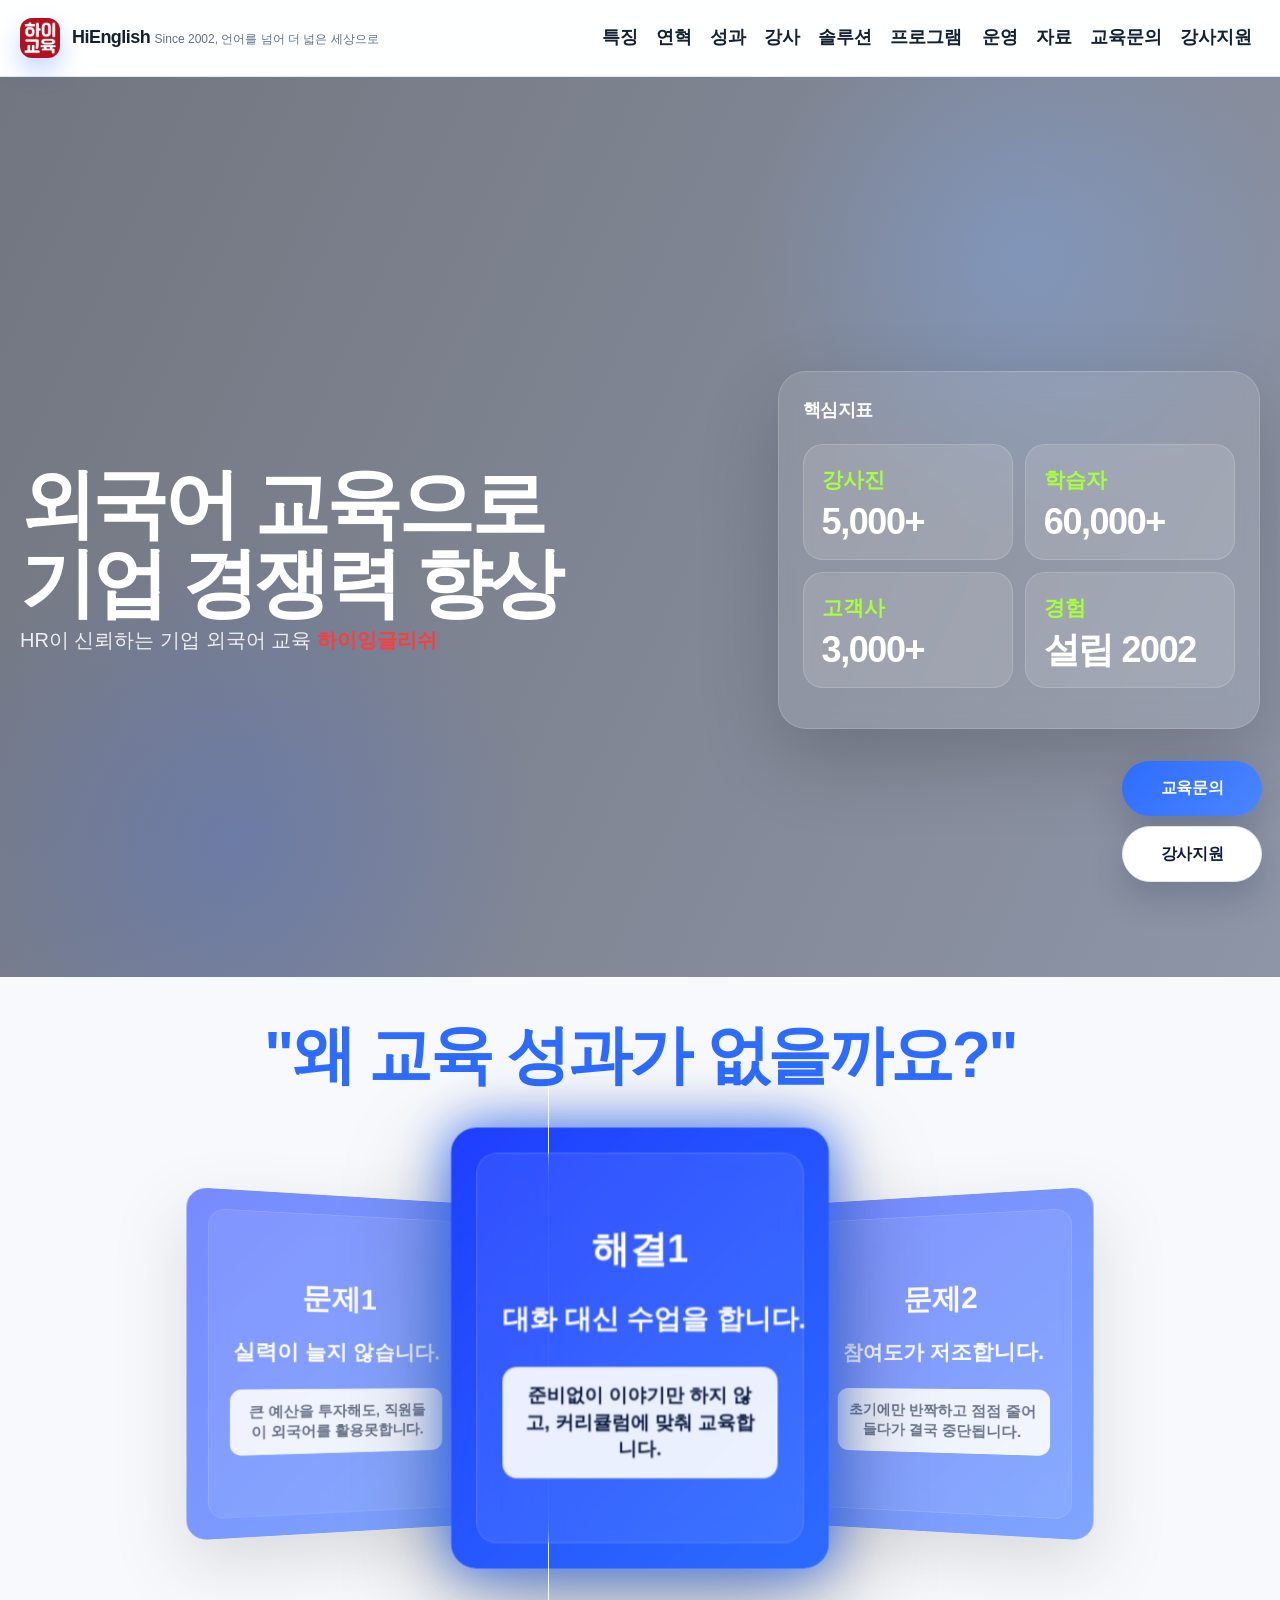
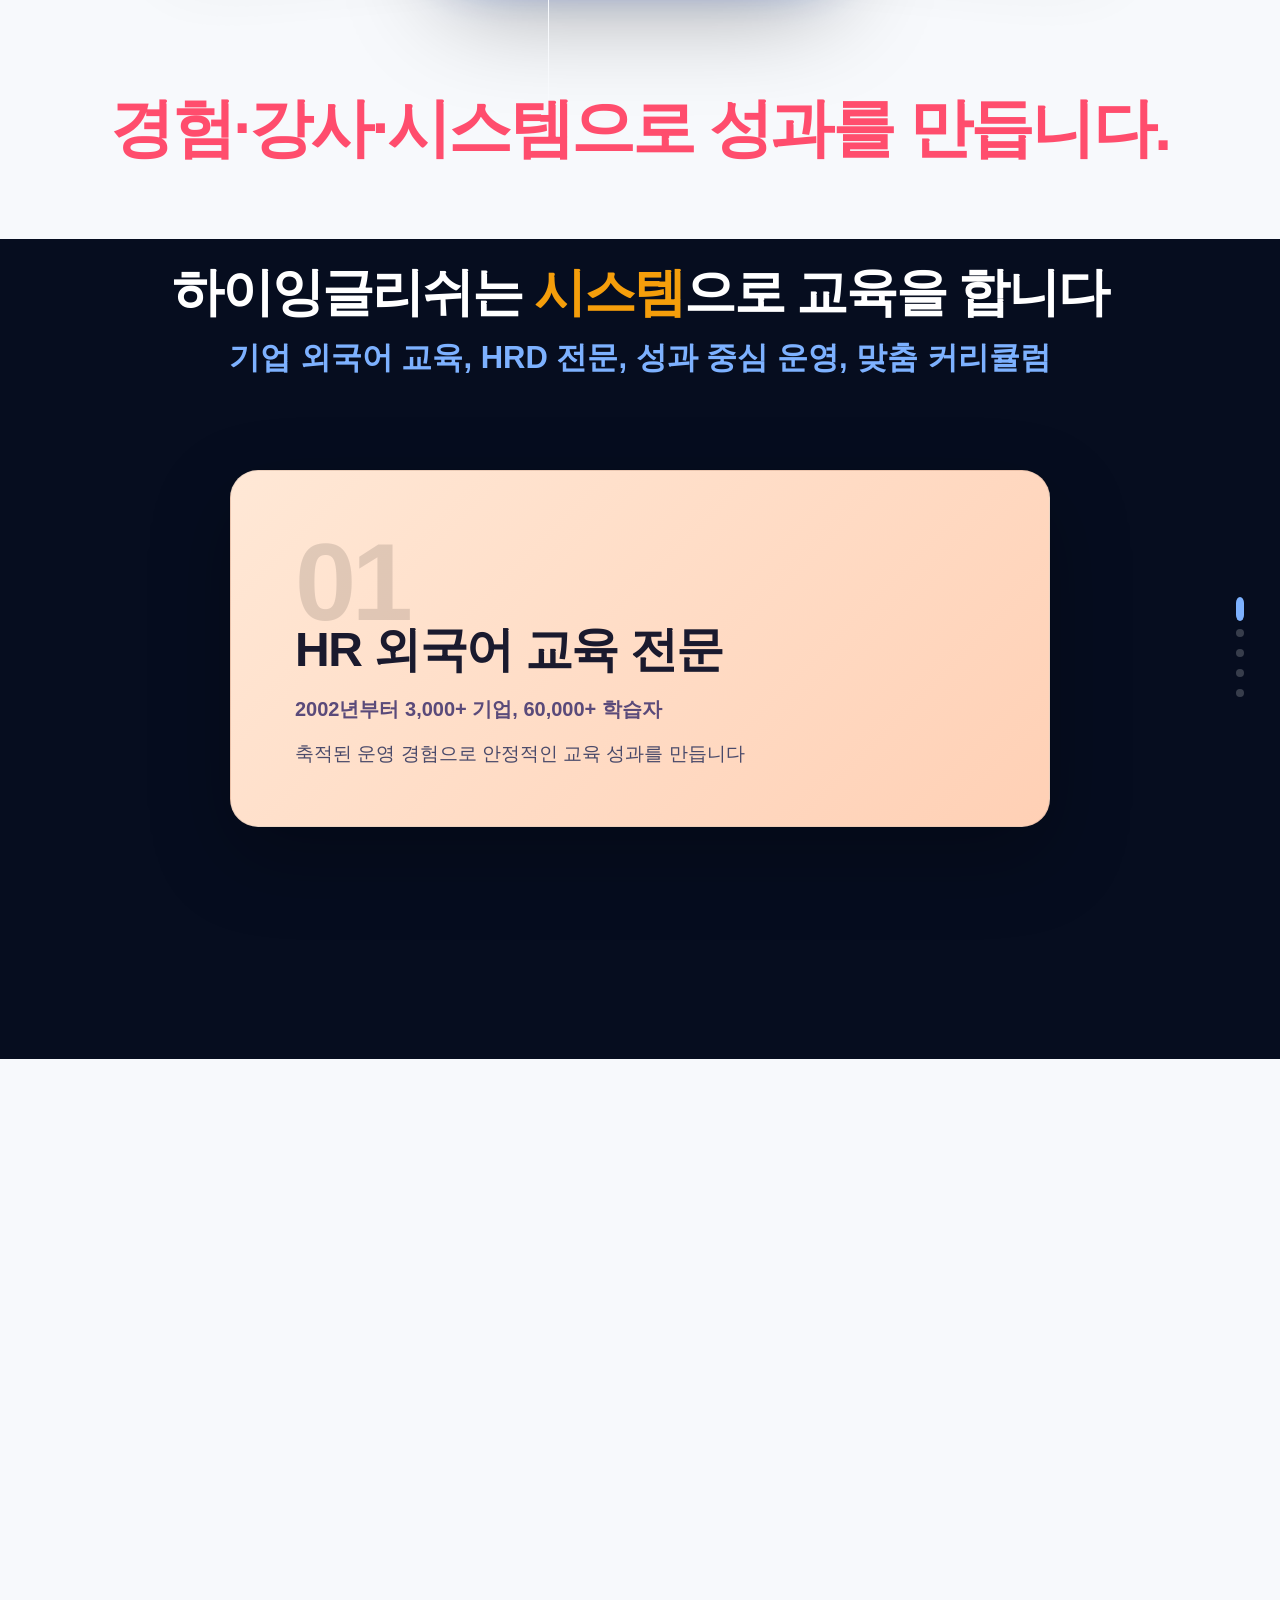
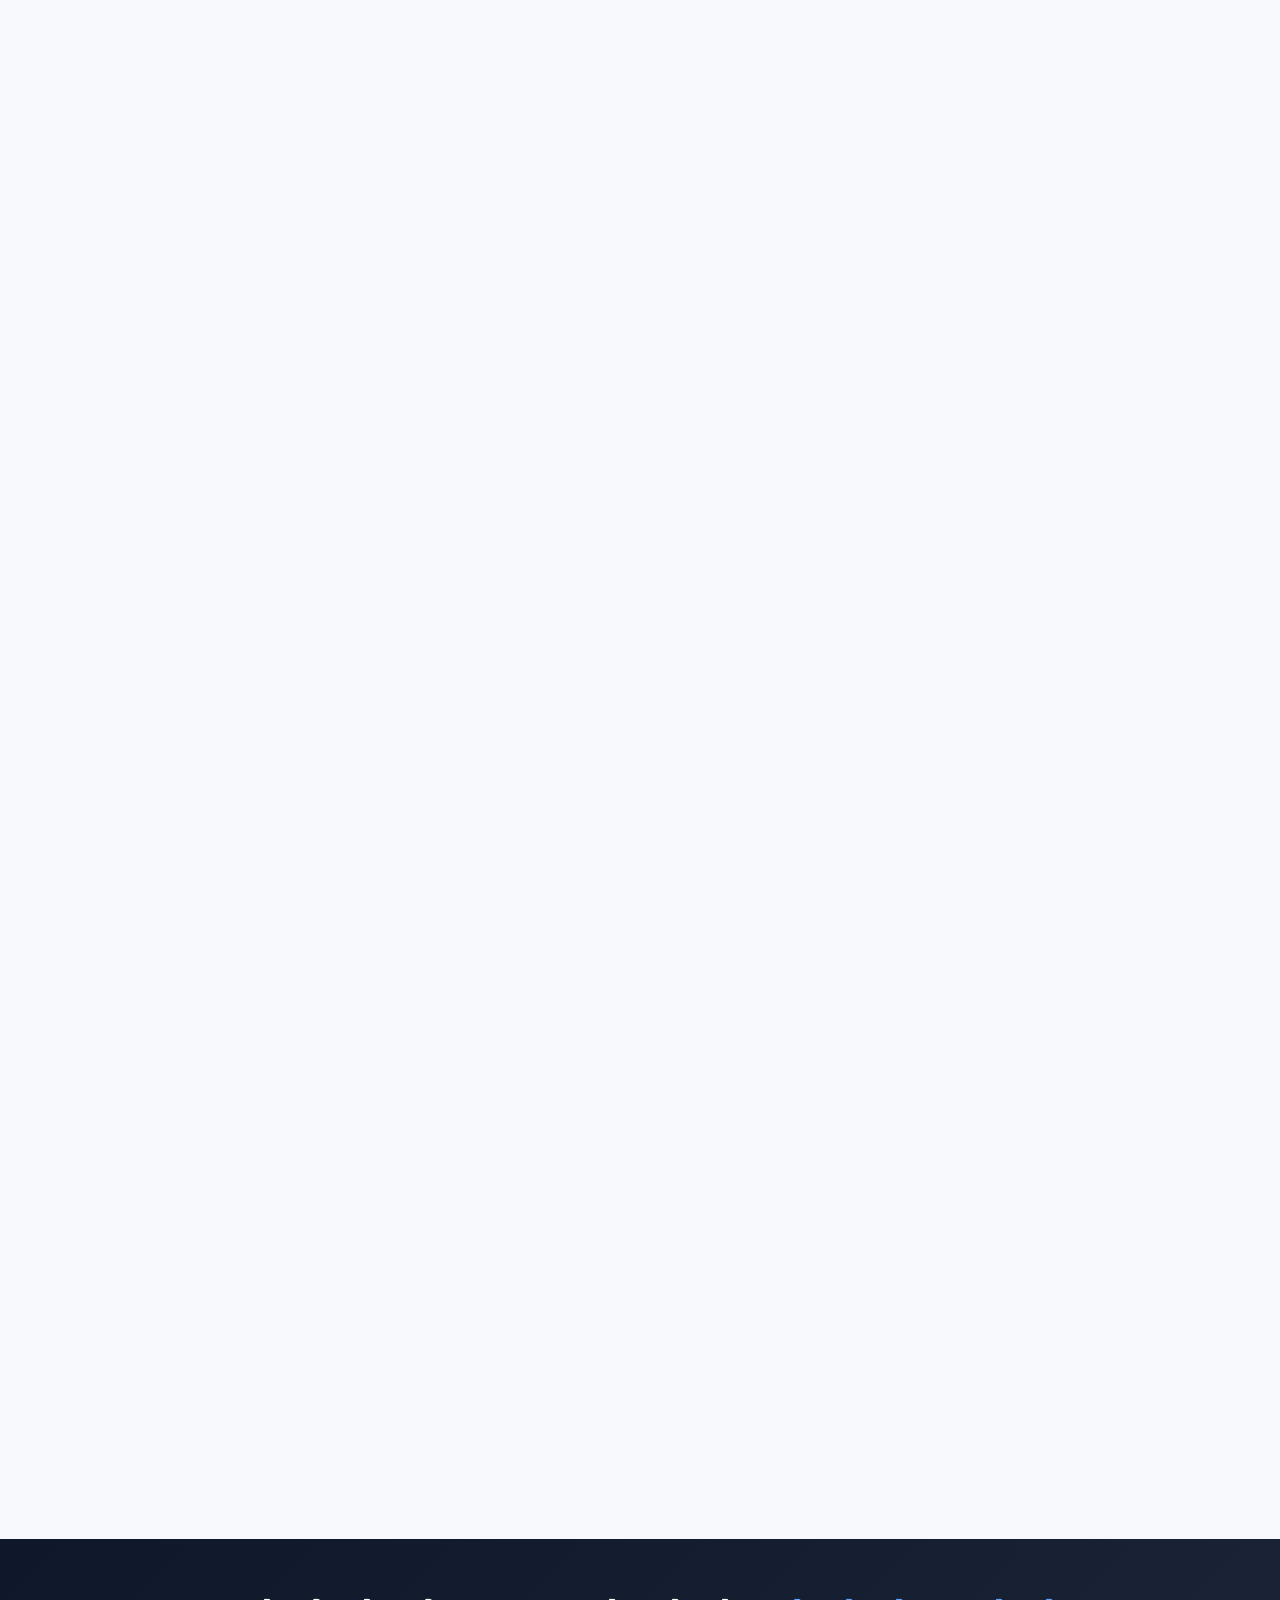
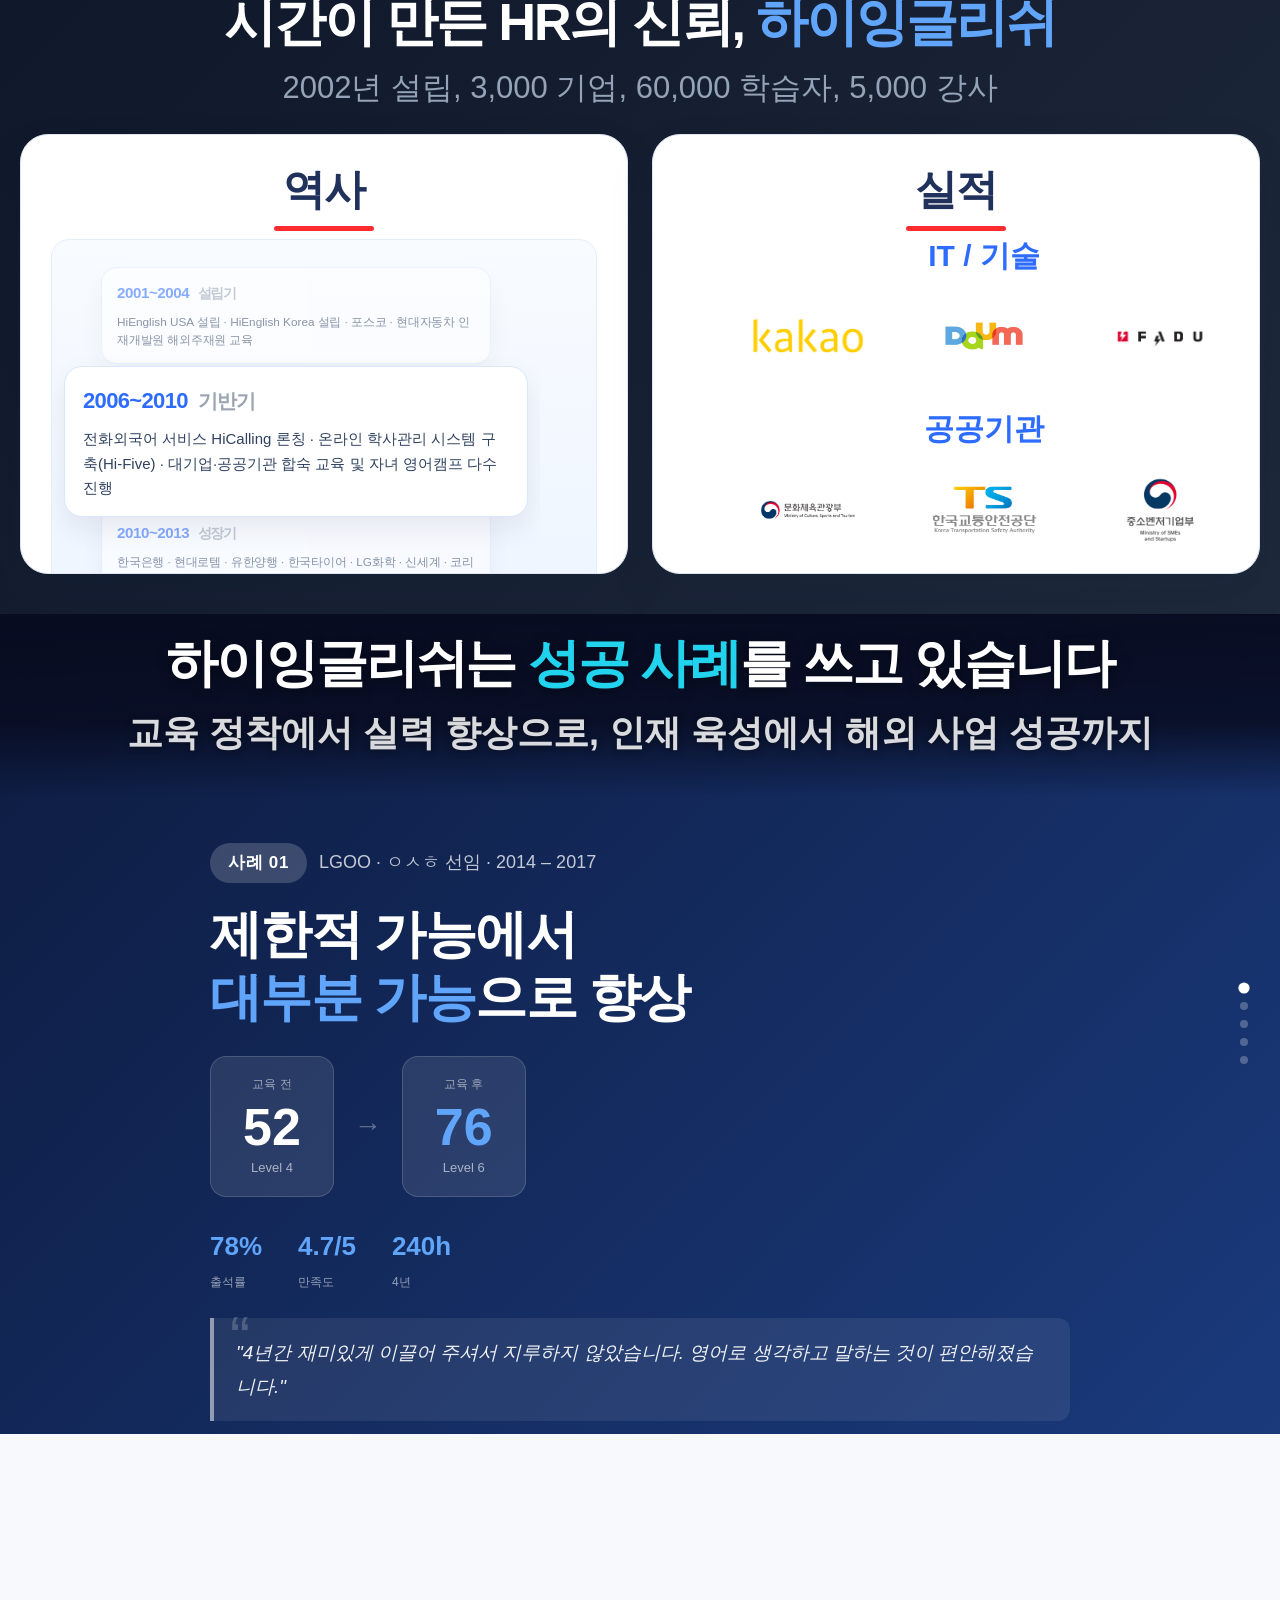
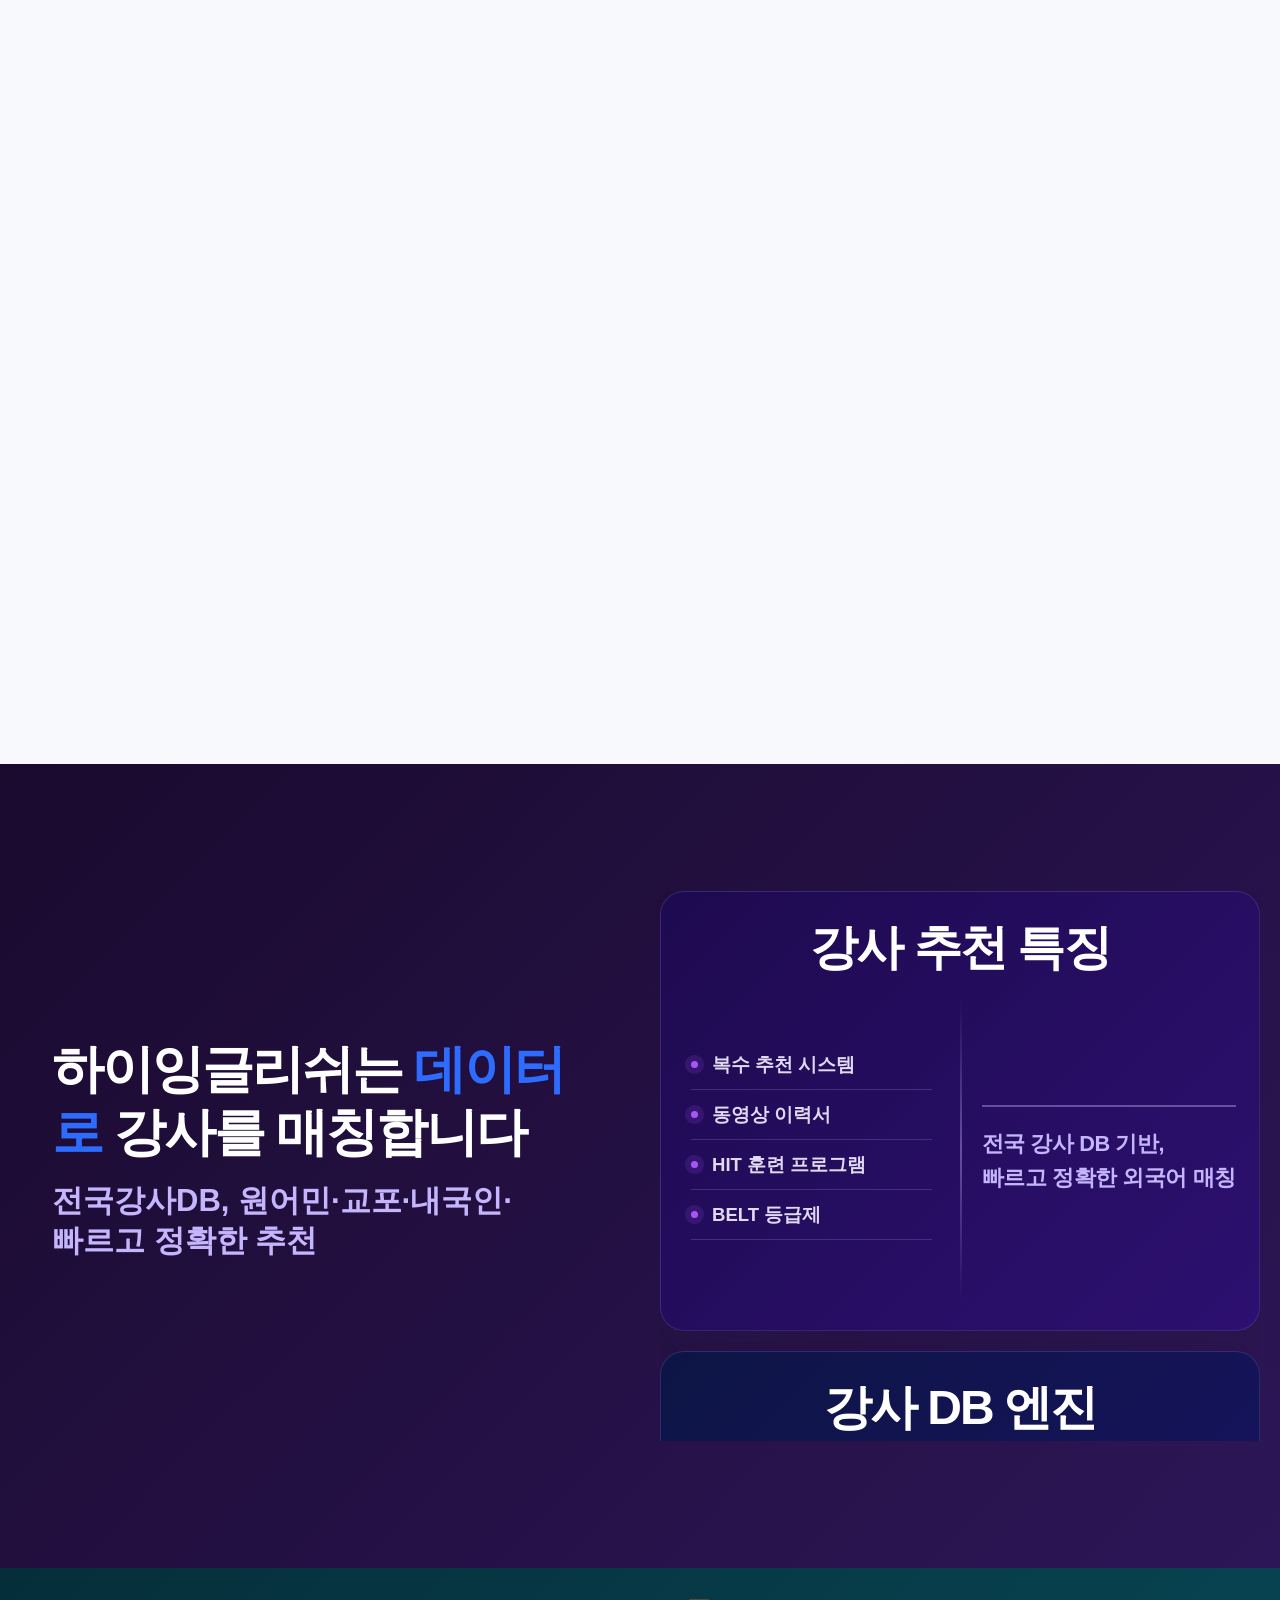
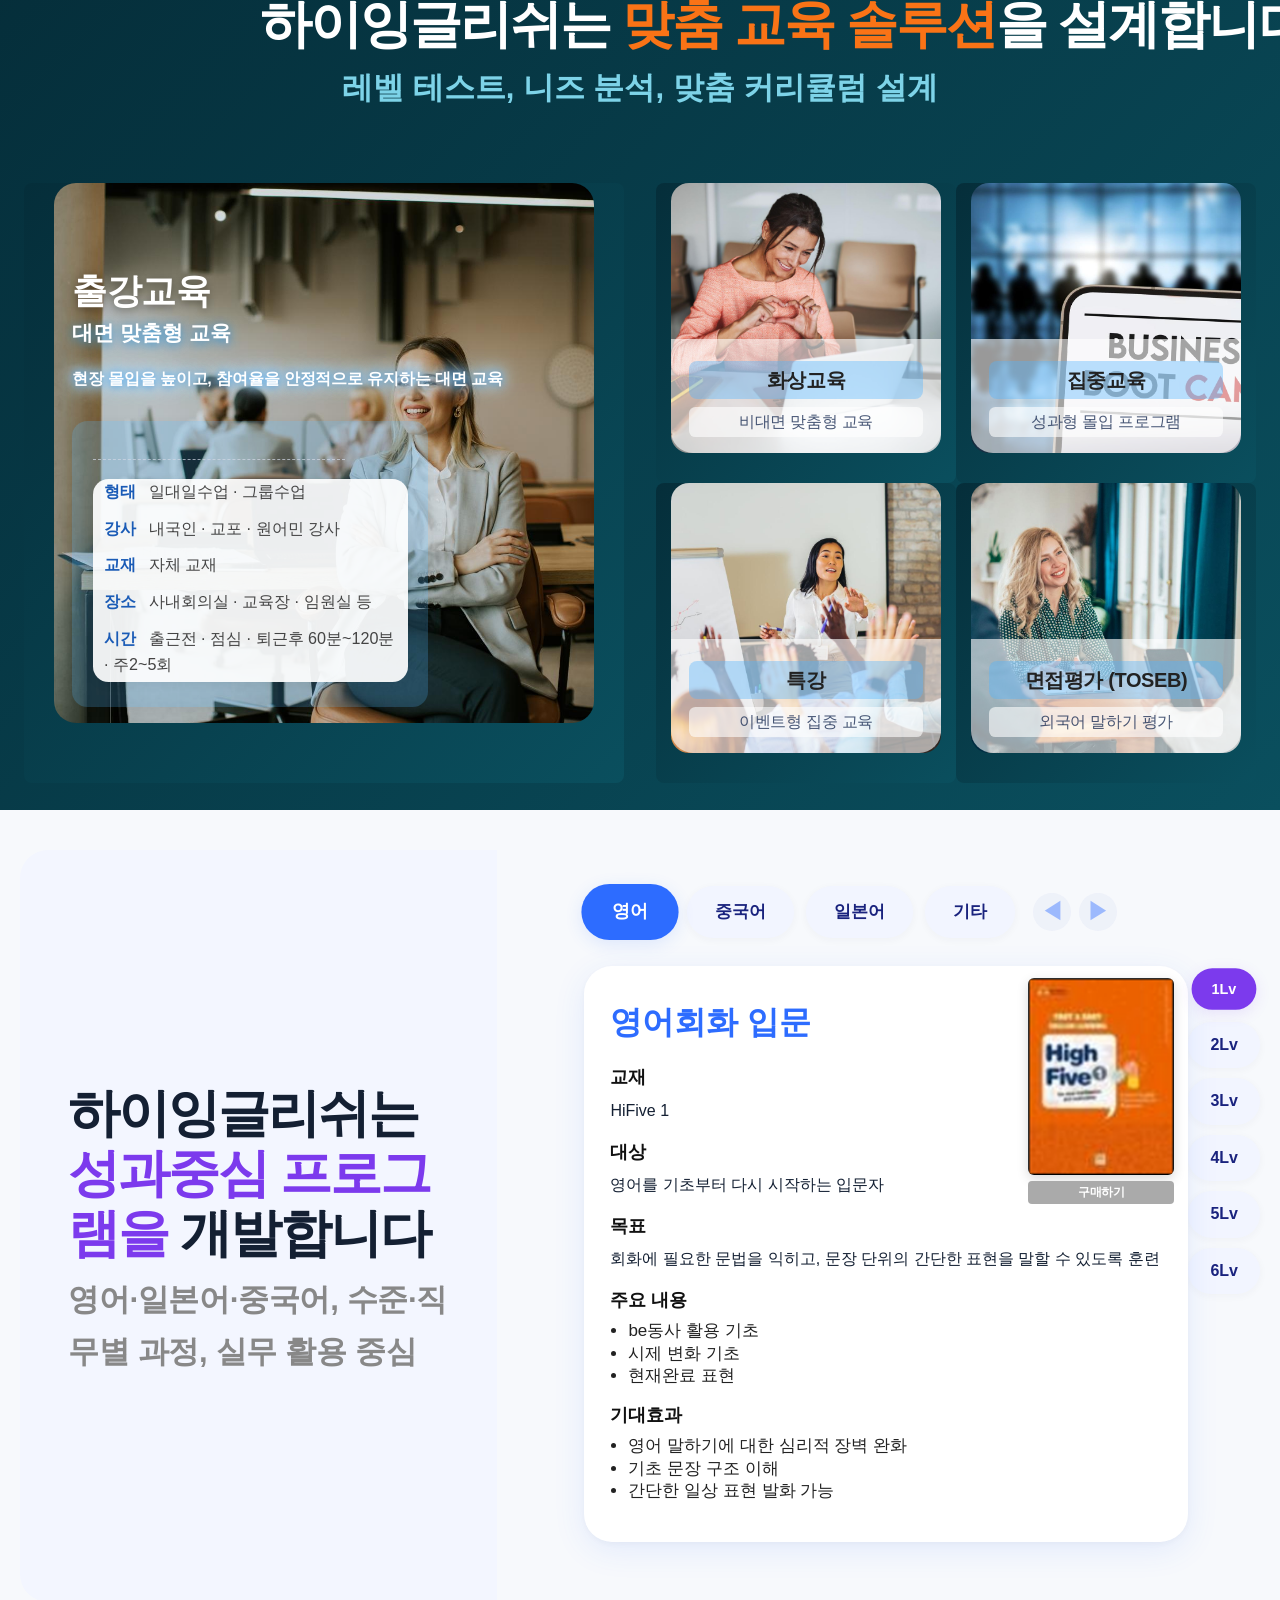
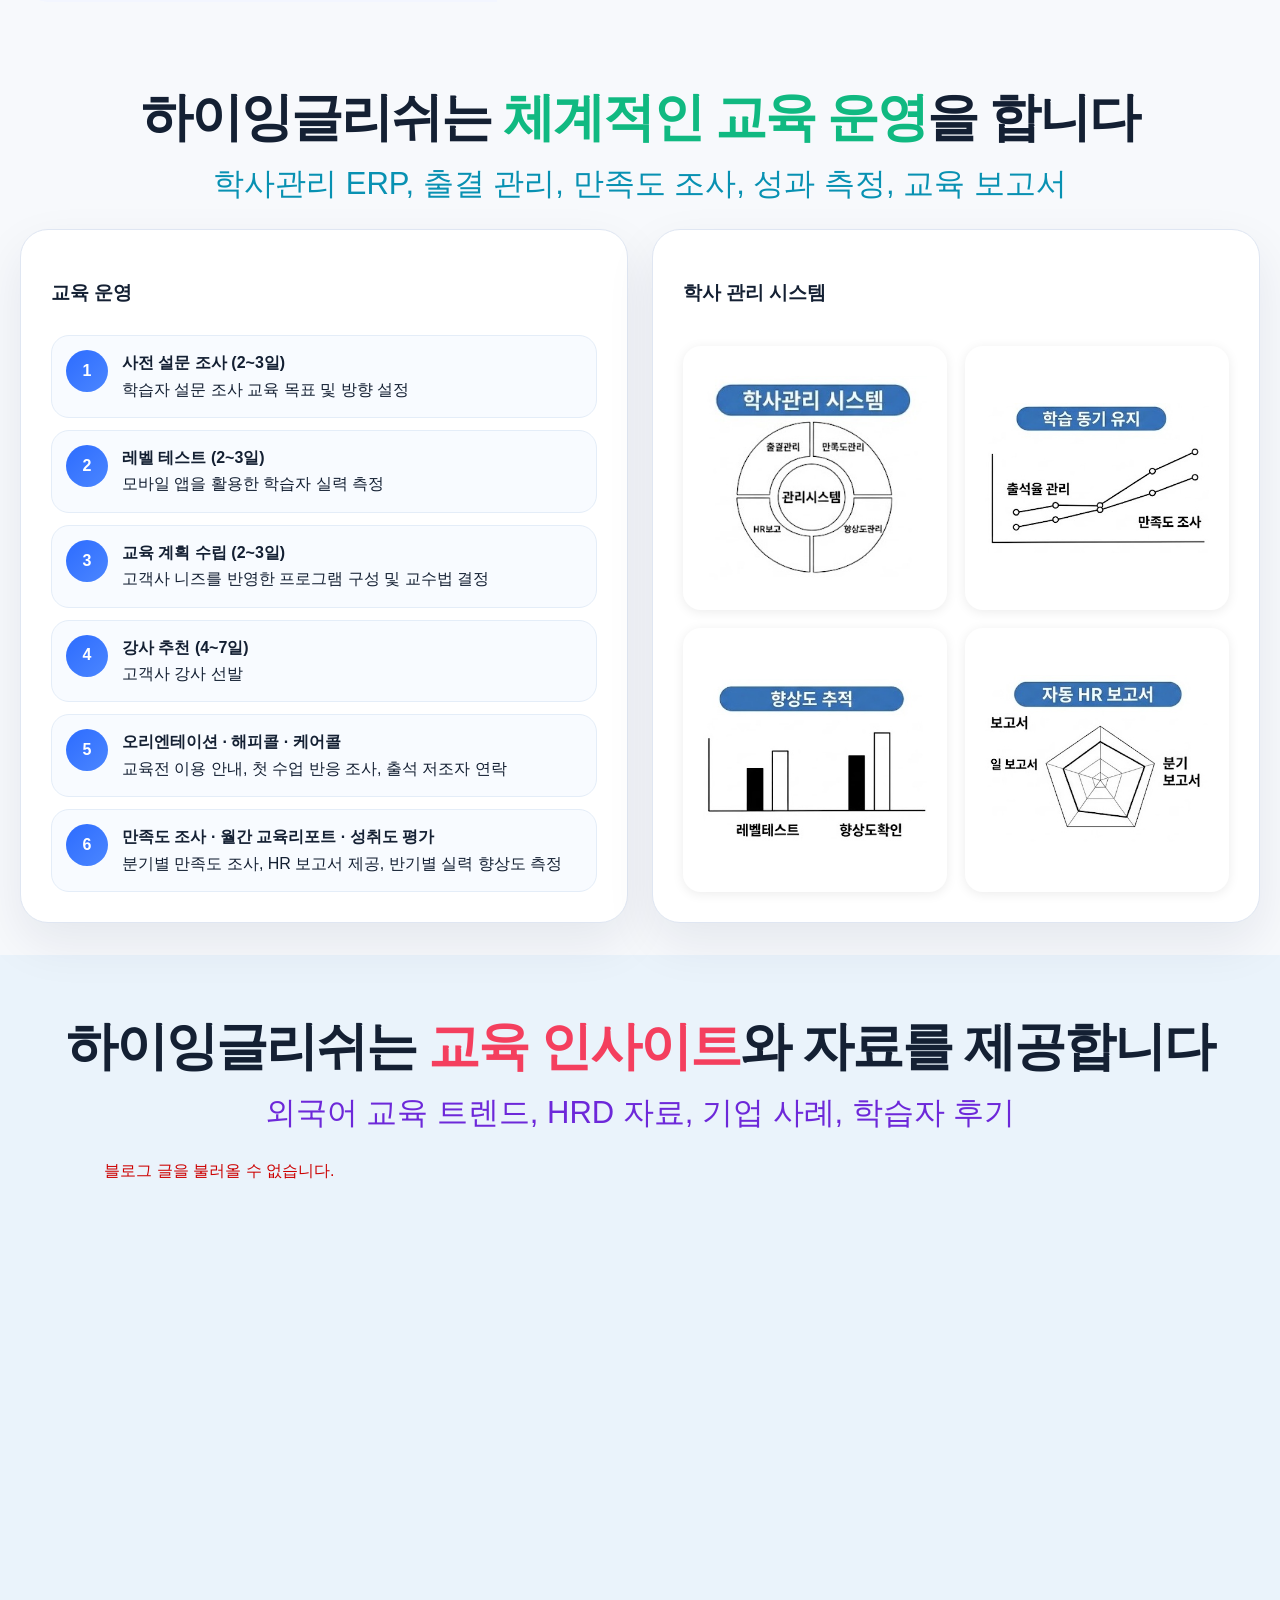
==== commit 4836fa34: "모바일 UI 전면 개선 및 PC 성과섹션 수정 - mobile.css 추가: 모바일 전용 레이아웃 전면 개선 - 탑메뉴 2줄 배치, 프로그램 버튼 크기 축소 - 시스템/성과/강사 " ====
--- a/index.html
+++ b/index.html
@@ -18,6 +18,7 @@
 <link rel="stylesheet" href="assets/css/history.css">
 <link rel="stylesheet" href="assets/css/teachers.css">
   <link rel="stylesheet" href="assets/css/style3.css">
+  <link rel="stylesheet" href="assets/css/mobile.css">
   <script src="assets/js/service-keyword.js"></script>
   <script src="assets/js/service-keyword-hover.js"></script>
   <script src="assets/js/service-capsule.js"></script>
@@ -519,9 +520,13 @@
         <img src="assets/images/하이잉글리쉬.png" alt="하이잉글리쉬 로고" class="brand-mark">
         <span>
           <span class="brand-name">HiEnglish</span>
-          <span class="brand-sub">기업 외국어 교육 전문</span>
+          <span class="brand-sub">Since 2002, 언어를 넘어 더 넓은 세상으로</span>
         </span>
       </a>
+
+      <button class="menu-toggle" id="menuToggle" aria-label="메뉴">
+        <span></span><span></span><span></span>
+      </button>
 
       <nav class="main-nav" id="mainNav" aria-label="주 메뉴">
         <a href="#특징">특징</a>
@@ -530,6 +535,7 @@
         <a href="#강사">강사</a>
         <a href="#솔루션">솔루션</a>
         <a href="#프로그램">프로그램</a>
+        <span class="nav-row-break"></span>
         <a href="#운영">운영</a>
         <a href="#자료">자료</a>
         <a href="#교육문의">교육문의</a>
@@ -1418,6 +1424,15 @@
                   <!-- 메인카드 하단 설명 삭제됨 -->
                 </div>
               `;
+              // 모바일: 메타 박스를 solution-image 바깥으로 이동 (내용이 카드 안에서 모두 보이게)
+              if (window.innerWidth <= 768) {
+                const mc = document.querySelector('.main-card-area .main-card');
+                const metaBox = mc && mc.querySelector('.maincard-desc-custom');
+                if (mc && metaBox) {
+                  metaBox.classList.add('mobile-meta-box');
+                  mc.appendChild(metaBox);
+                }
+              }
               // 사이드 카드(2x2)
               let sideHtml = '';
               cardData.forEach((card, i) => {
@@ -2161,7 +2176,7 @@
             <div class="cf-turnstile" data-sitekey="0x4AAAAAC-fjtAhUY6cAnqz" style="margin-top:16px;"></div>
             <div class="hero-actions" style="margin-top:22px;">
               <button id="btn-contact" class="btn btn-primary" type="submit">문의하기</button>
-              <a class="btn btn-outline" href="tel:023351002">전화 상담 02-335-1002</a>
+              <a class="btn btn-outline" href="tel:023351002">02-335-1002</a>
             </div>
           </form>
         </div>
@@ -2277,7 +2292,7 @@
               <div class="cf-turnstile" data-sitekey="0x4AAAAAC-fjtAhUY6cAnqz" style="margin-top:16px;"></div>
               <div class="hero-actions" style="margin-top:22px;">
                 <button id="btn-apply" class="btn btn-primary" type="submit">강사 지원하기</button>
-                <a class="btn btn-outline" href="tel:02-335-1002">전화상담 02-335-1002</a>
+                <a class="btn btn-outline" href="tel:02-335-1002">02-335-1002</a>
               </div>
             </form>
           </div>
@@ -2300,12 +2315,8 @@
   </main>
 
   <footer>
-    <div class="container footer-single">
-      <a href="#top" class="footer-brand" onclick="window.scrollTo({top:0,behavior:'smooth'});return false;">
-        <img src="assets/images/하이잉글리쉬.png" alt="하이잉글리쉬 로고" class="footer-logo">
-      </a>
+    <div class="container footer-row-1">
       <nav class="footer-nav" aria-label="푸터 메뉴">
-
         <a href="#특징">특징</a>
         <a href="#연혁">연혁</a>
         <a href="#성과">성과</a>
@@ -2320,13 +2331,14 @@
       <span class="footer-copy">© 2026 HiEnglish. All rights reserved.</span>
     </div>
     <div class="container footer-addr">
-      주식회사 하이잉글리쉬 · 서울시 마포구 홍익로 5안길 8 3층 · 02-335-1002 · manage1@hienglish.com
+      주식회사 하이교육 · 서울시 마포구 홍익로 5안길 8 3층 · 02-335-1002 · jayhienglish@gmail.com
     </div>
   </footer>
 
   <div class="floating-cta" aria-label="고정 문의 버튼">
     <a class="primary" href="#교육문의">교육문의</a>
     <a class="secondary" href="#강사지원">강사지원</a>
+    <a class="back-top-btn" href="#" onclick="window.scrollTo({top:0,behavior:'smooth'});return false;" aria-label="맨 위로">↑</a>
   </div>
 
   <div class="seo-block" aria-hidden="true">
@@ -2419,5 +2431,21 @@
   update();
 })();
 </script>
+<script>
+// 햄버거 메뉴 토글
+(function(){
+  var toggle = document.getElementById('menuToggle');
+  var nav    = document.getElementById('mainNav');
+  if (!toggle || !nav) return;
+  toggle.addEventListener('click', function(){
+    nav.classList.toggle('nav-open');
+  });
+  nav.querySelectorAll('a').forEach(function(a){
+    a.addEventListener('click', function(){
+      nav.classList.remove('nav-open');
+    });
+  });
+})();
+</script>
 </body>
 </html>
--- a/assets/css/style3.css
+++ b/assets/css/style3.css
@@ -118,6 +118,8 @@
       color: var(--muted);
       margin-top: 2px;
     }
+
+    .menu-toggle { display: none; }
 
     .main-nav {
       display: flex;
@@ -917,6 +919,7 @@
 
     .floating-cta .primary { background: linear-gradient(135deg, var(--blue), var(--blue-2)); color: var(--white); }
     .floating-cta .secondary { background: var(--white); color: var(--navy); border: 1px solid var(--line); }
+    .floating-cta .back-top-btn { display: none; } /* PC에서 숨김 — 모바일 전용 */
 
     footer {
       background: #071022;
--- a/assets/css/mobile.css
+++ b/assets/css/mobile.css
@@ -0,0 +1,596 @@
+/* ====================================
+   MOBILE.CSS — max-width: 768px 전용
+   PC 화면(769px+)에는 전혀 영향 없음
+   ==================================== */
+
+@media (max-width: 768px) {
+
+  /* ── 기본 ── */
+  html, body { overflow-x: hidden; max-width: 100vw; }
+  .section { overflow: hidden; }
+
+  /* 탭 안내 배지 펄스 애니메이션 */
+  @keyframes tap-hint-pulse {
+    0%, 100% { opacity: 1; transform: scale(1); }
+    50%       { opacity: 0.65; transform: scale(0.94); }
+  }
+
+  /* ── 햄버거 버튼 숨김 ── */
+  .menu-toggle { display: none !important; }
+
+  /* ── 탑 메뉴: 2줄 배치 ── */
+  .site-header {
+    position: sticky;
+    top: 0;
+    z-index: 1000;
+  }
+  .header-inner {
+    flex-direction: column !important;
+    min-height: auto !important;
+    padding: 8px 0 0 !important;
+    gap: 0 !important;
+    align-items: stretch !important;
+  }
+  .brand {
+    padding: 0 16px 8px;
+    min-width: auto;
+  }
+  .brand > span {
+    display: flex !important;
+    flex-direction: row !important;
+    align-items: center !important;
+    gap: 3px !important;
+    white-space: nowrap !important;
+  }
+  .brand-sub {
+    display: inline !important;
+    font-size: 11px !important;
+    font-weight: 700 !important;
+    color: #555555 !important;
+    white-space: nowrap;
+    order: -1 !important;
+  }
+  .brand-name {
+    font-size: 13px !important;
+  }
+  .header-cta { display: none; }
+
+  .main-nav {
+    display: flex !important;
+    flex-direction: row !important;
+    flex-wrap: wrap !important;          /* 2줄 허용 */
+    overflow-x: hidden !important;
+    overflow-y: hidden !important;
+    white-space: normal !important;
+    gap: 0 !important;
+    padding: 4px 4px 0 !important;
+    position: static !important;
+    background: transparent !important;
+    box-shadow: none !important;
+    border-top: 1px solid rgba(0,0,0,0.07);
+    justify-content: space-between !important;
+  }
+  .main-nav::-webkit-scrollbar { display: none; }
+
+  /* 각 메뉴 항목: 1줄에 6개(첫줄) / 4개(둘째줄) 균등 배치 */
+  .main-nav a {
+    flex: 1 1 0 !important;
+    min-width: 0 !important;
+    text-align: center !important;
+    padding: 9px 2px !important;
+    font-size: 12px !important;
+    font-weight: 600;
+    color: #22304a;
+    border-bottom: none !important;
+    white-space: nowrap;
+  }
+  .main-nav a::after { display: none !important; }
+  .main-nav a.nav-active {
+    color: #0ea5e9;
+    border-bottom: 2px solid #38bdf8 !important;
+  }
+
+  /* 강제 줄바꿈 요소 (프로그램과 운영 사이) */
+  .nav-row-break {
+    flex-basis: 100% !important;
+    height: 0 !important;
+    display: block !important;
+    order: 0;
+  }
+
+  /* ── Floating CTA 버튼 ── */
+  .floating-cta {
+    left: 12px !important;
+    right: 12px !important;
+    bottom: 12px;
+    flex-direction: row;
+    gap: 8px;
+    display: flex !important;
+  }
+  .floating-cta a {
+    flex: 1;
+    min-width: 0 !important;
+    text-align: center;
+    padding: 12px 8px;
+    font-size: 14px;
+  }
+  /* 올라가기 버튼 (모바일 전용) */
+  .floating-cta .back-top-btn {
+    display: flex !important;
+    flex: 0 0 46px !important;
+    width: 46px !important;
+    align-items: center !important;
+    justify-content: center !important;
+    padding: 12px 0 !important;
+    background: #334155 !important;
+    color: #fff !important;
+    font-size: 20px !important;
+    font-weight: 900 !important;
+    border-radius: 12px !important;
+    text-decoration: none !important;
+    letter-spacing: 0 !important;
+  }
+
+  /* ── 시스템(특징) 섹션: 탭 카드 전환 ── */
+  #특징 {
+    height: auto !important;
+    padding: 40px 0 !important;
+  }
+  #특징 .diff-sticky-outer {
+    position: relative !important;
+    top: auto !important;
+    height: auto !important;
+    overflow: visible !important;
+    display: block !important;
+    padding: 0 16px;
+    box-sizing: border-box;
+  }
+  #특징 .diff-section-head {
+    position: relative !important;
+    padding: 24px 0 !important;
+  }
+  #특징 .diff-sticky-wrap {
+    position: relative !important;
+    display: block !important;
+    height: auto !important;
+  }
+  #특징 .diff-card-stack {
+    position: relative !important;
+    width: 100% !important;
+    /* opacity / transform은 JS가 제어 — !important 없음 */
+    margin: 0 auto !important;
+    padding: 24px 20px !important;
+    box-sizing: border-box;
+    border-radius: 20px;
+    cursor: pointer;
+  }
+  #특징 .diff-bg-label { display: none !important; }
+  /* 도트: JS 제어이므로 표시 */
+  #특징 .diff-dots {
+    display: flex !important;
+    justify-content: center !important;
+    padding: 16px 0 8px !important;
+  }
+  /* 탭 안내 배지 */
+  #특징 .diff-sticky-wrap::after {
+    content: '👆 탭하여 다음 카드';
+    display: block;
+    text-align: center;
+    font-size: 12px;
+    font-weight: 700;
+    color: #fff;
+    background: rgba(251,191,36,0.85);
+    border-radius: 999px;
+    padding: 5px 14px;
+    margin: 10px auto 12px;
+    width: fit-content;
+    letter-spacing: -0.01em;
+    animation: tap-hint-pulse 1.8s ease-in-out infinite;
+  }
+
+  /* ── 성과 섹션: 스크롤 애니메이션 해제 ── */
+  #성과 {
+    height: auto !important;
+    padding: 0 !important;
+    background: #080c20 !important;
+  }
+  #성과 .case-sticky-outer {
+    position: relative !important;
+    top: auto !important;
+    height: auto !important;
+    overflow: visible !important;
+  }
+  #성과 .case-section-head {
+    position: relative !important;
+    background: #080c20 !important;
+    padding: 0 16px 24px !important;
+    pointer-events: auto !important;
+  }
+  #성과 .case-sticky-outer { background: #080c20; }
+  #성과 .stack-card {
+    position: relative !important;
+    inset: auto !important;
+    /* opacity / transform 은 JS가 제어 — !important 없음 */
+    padding: 24px 16px !important;
+    margin-bottom: 0 !important;
+    height: auto !important;
+    min-height: 0 !important;
+    cursor: pointer;
+  }
+  #성과 .stack-card-inner { max-width: 100%; }
+  #성과 .stack-indicator { display: none !important; }
+  /* 도트: JS 제어이므로 표시 */
+  #성과 .stack-dots {
+    display: flex !important;
+    justify-content: center !important;
+    padding: 16px 0 8px !important;
+  }
+  /* 탭 안내 배지 */
+  #성과 .case-sticky-outer::after {
+    content: '👆 탭하여 다음 카드';
+    display: block;
+    text-align: center;
+    font-size: 12px;
+    font-weight: 700;
+    color: #fff;
+    background: rgba(251,191,36,0.85);
+    border-radius: 999px;
+    padding: 5px 14px;
+    margin: 10px auto 16px;
+    width: fit-content;
+    letter-spacing: -0.01em;
+    animation: tap-hint-pulse 1.8s ease-in-out infinite;
+  }
+
+  /* 탭 안내 배지 — 강사 섹션 */
+  #강사 .teacher-right::after {
+    content: '👆 탭하여 다음 카드';
+    display: block;
+    text-align: center;
+    font-size: 12px;
+    font-weight: 700;
+    color: #fff;
+    background: rgba(251,191,36,0.85);
+    border-radius: 999px;
+    padding: 5px 14px;
+    margin: 10px auto 0;
+    width: fit-content;
+    letter-spacing: -0.01em;
+    animation: tap-hint-pulse 1.8s ease-in-out infinite;
+  }
+
+  /* ── 강사 섹션: 세로 스택 ── */
+  #강사 .container[style] {
+    display: block !important;
+    grid-template-columns: 1fr !important;
+  }
+  .teacher-left { padding: 0 0 24px !important; }
+  .teacher-right {
+    height: 320px;
+    overflow: hidden !important;
+  }
+  /* 카드 높이는 JS가 동적으로 설정 */
+
+  /* ── 솔루션 섹션: 제목 줄바꿈 + 카드 한 줄 ── */
+  .solutions-section {
+    overflow: visible !important;
+    box-sizing: border-box;
+    padding: 40px 16px !important;
+  }
+  .solutions-wrap {
+    width: 100% !important;
+    max-width: 100% !important;
+    overflow: visible !important;
+  }
+  .solutions-head {
+    margin-bottom: 24px !important;
+    gap: 8px !important;
+  }
+  /* 제목/부제목: 원래 폰트 크기 유지, 줄바꿈만 허용 */
+  .solutions-title {
+    white-space: normal !important;
+    word-break: keep-all;
+    overflow-wrap: break-word;
+    max-width: 100% !important;
+  }
+  .solutions-desc {
+    white-space: normal !important;
+    word-break: keep-all;
+    max-width: 100% !important;
+  }
+  #솔루션 .section-head h2,
+  .he-solution-text h2 {
+    white-space: normal !important;
+    word-break: keep-all;
+    overflow-wrap: break-word;
+  }
+  #솔루션 .section-head p {
+    white-space: normal !important;
+    word-break: keep-all;
+  }
+  .he-solution-grid {
+    grid-template-columns: 1fr !important;
+    grid-template-rows: auto !important;
+  }
+  /* 솔루션 카드: 메인 위 + 사이드 4개 한 줄 */
+  .solutions-list.custom-layout {
+    flex-direction: column !important;
+    width: 100% !important;
+  }
+  .main-card-area,
+  .side-cards-area {
+    width: 100% !important;
+    flex: none !important;
+  }
+  /* 메인 카드: 이미지 고정높이, 내용은 JS가 image 밖으로 이동 */
+  .main-card {
+    aspect-ratio: auto !important;
+    height: auto !important;
+    overflow: visible !important;
+    display: flex !important;
+    flex-direction: column !important;
+    padding: 0 !important;
+  }
+  .main-card .solution-image {
+    overflow: hidden !important;
+    aspect-ratio: auto !important;
+    height: 200px !important;
+    width: 100% !important;
+    margin: 0 !important;
+    flex-shrink: 0 !important;
+    border-radius: 14px 14px 0 0 !important;
+    position: relative !important;
+  }
+  .main-card .solution-image img {
+    width: 100% !important;
+    height: 100% !important;
+    object-fit: cover !important;
+    border-radius: 0 !important;
+    display: block !important;
+  }
+  /* JS가 solution-image 바깥 (.main-card 직속)으로 이동시킨 메타 박스 */
+  .main-card > .maincard-desc-custom,
+  .main-card > .mobile-meta-box {
+    position: static !important;
+    width: 100% !important;
+    max-width: 100% !important;
+    display: block !important;
+    box-sizing: border-box !important;
+    margin: 0 !important;
+    border-radius: 0 0 14px 14px !important;
+    padding: 14px 14px 16px !important;
+    background: rgba(255,255,255,0.92) !important;
+    box-shadow: none !important;
+    inline-size: auto !important;
+  }
+  .main-card > .maincard-desc-custom .maincard-meta-custom,
+  .main-card > .mobile-meta-box .maincard-meta-custom {
+    width: 100% !important;
+    padding: 0 !important;
+    margin: 0 !important;
+  }
+  /* 작은 카드 4개: 제목만 보이게 */
+  .side-cards-grid {
+    grid-template-columns: repeat(4, 1fr) !important;
+    grid-template-rows: 1fr !important;
+    aspect-ratio: auto !important;
+    height: 70px !important;
+    gap: 3px !important;
+  }
+  .side-card {
+    border-radius: 6px !important;
+  }
+  .sidecard-title-center {
+    font-size: 0.65rem !important;
+    padding: 0.06em 0.25em !important;
+  }
+  .sidecard-type-center {
+    display: none !important;
+  }
+
+  /* ── 프로그램 섹션: 넘침 방지 ── */
+  #프로그램 { overflow: hidden !important; }
+  .hi-books-grid { display: block !important; }
+  .hi-books-title {
+    font-size: clamp(20px, 5vw, 30px) !important;
+    white-space: normal !important;
+    word-break: keep-all;
+  }
+  .hi-books-desc { white-space: normal !important; }
+  #hi-course {
+    max-width: 100% !important;
+  }
+
+  /* 프로그램: 필터 행 — 언어+레벨 세로 배치, 부제목과 간격 최소화 */
+  #hi-course {
+    padding-top: 8px !important;
+  }
+  .hi-filter-row {
+    padding-left: 8px !important;
+    padding-right: 8px !important;
+    gap: 0 !important;
+    margin-bottom: 10px !important;
+  }
+  .hi-filter-mobile {
+    flex-direction: column !important;
+    gap: 5px !important;
+  }
+  .hi-lang-group {
+    gap: 5px !important;
+    flex-wrap: nowrap !important;
+    width: 100% !important;
+  }
+  .hi-slide-arrows { display: none !important; }
+
+  /* 언어 버튼: 현재 크기의 70% */
+  .hi-lang-btn {
+    padding: 5px 7px !important;
+    font-size: 9px !important;
+    border-radius: 999px !important;
+  }
+
+  /* 레벨 버튼: 언어 버튼과 동일 크기, 보라색 */
+  .hi-level-group {
+    flex-direction: row !important;
+    flex-wrap: nowrap !important;
+    gap: 5px !important;
+    justify-content: stretch !important;
+    padding: 0 !important;
+    width: 100% !important;
+    margin-left: 0 !important;
+    margin-top: 0 !important;
+  }
+  .hi-level-btn {
+    padding: 5px 0 !important;
+    font-size: 9px !important;
+    flex: 1 1 0 !important;
+    min-width: 0 !important;
+    text-align: center !important;
+    background: #ede9fe !important;
+    color: #6d28d9 !important;
+    border-radius: 999px !important;
+  }
+  .hi-level-btn.hi-active {
+    background: #7c3aed !important;
+    color: #fff !important;
+  }
+
+  /* 프로그램: 교재 이미지 절반 크기 */
+  .hi-book-cover {
+    width: 73px !important;
+  }
+  .hi-book-cover-wrap {
+    top: 8px !important;
+    right: 8px !important;
+    gap: 4px !important;
+  }
+
+  /* 프로그램: 구매하기 버튼 주황 */
+  .hi-buy-btn {
+    background: #f97316 !important;
+    color: #fff !important;
+    font-size: 11px !important;
+    padding: 3px 0 !important;
+  }
+
+  /* ── 교육문의: 상담안내 박스를 폼 아래로 ── */
+  .contact-wrap {
+    display: block !important;
+    grid-template-columns: 1fr !important;
+  }
+  .contact-wrap > div + div { margin-top: 32px; }
+
+  /* ── 강사지원: 안내 박스를 폼 아래로 ── */
+  .apply-wrap {
+    display: block !important;
+    grid-template-columns: 1fr !important;
+    width: 100% !important;
+  }
+  .apply-wrap > div + div { margin-top: 32px; }
+
+  /* ── 폼 입력창: 1열 + 간격·크기 최소화 ── */
+  .form-grid {
+    grid-template-columns: 1fr !important;
+    gap: 6px !important;
+    margin-top: 8px !important;
+  }
+  /* 라벨~입력창 간격 최소화 */
+  label {
+    margin-bottom: 2px !important;
+    font-size: 12px !important;
+  }
+  input, select {
+    padding: 8px 12px !important;
+    font-size: 13px !important;
+    border-radius: 10px !important;
+  }
+  /* 텍스트 박스 높이 60% (138px → 83px) */
+  textarea {
+    min-height: 83px !important;
+    max-height: 83px !important;
+    padding: 8px 12px !important;
+    font-size: 13px !important;
+    border-radius: 10px !important;
+    resize: none !important;
+  }
+  /* 문의하기 · 전화번호 버튼 70% */
+  #교육문의 .btn,
+  #강사지원 .btn {
+    padding: 10px 15px !important;
+    font-size: 13px !important;
+    border-radius: 999px !important;
+  }
+  .hero-actions {
+    gap: 8px !important;
+  }
+
+  /* ── 연혁: 실적 로고 패널 — 롤링 활성화 ── */
+  #연혁 .references-panel {
+    height: 300px !important;
+    min-height: 300px !important;
+    overflow: hidden !important;
+  }
+  .ref-logo-section {
+    overflow: hidden !important;   /* JS가 scrollTop으로 롤링 제어 */
+    flex-wrap: wrap !important;
+    padding-left: 8px !important;
+    padding-right: 8px !important;
+    gap: 8px !important;
+    justify-content: flex-start !important;
+  }
+  .ref-logos {
+    display: grid !important;
+    grid-template-columns: repeat(3, 1fr) !important;
+    gap: 10px !important;
+    width: 100%;
+  }
+  .logo-box {
+    width: 100% !important;
+    height: 56px !important;
+  }
+  .logo-box img {
+    width: 100% !important;
+    height: auto !important;
+    max-width: 100% !important;
+    object-fit: contain;
+  }
+  .ref-group h4 {
+    font-size: 16px !important;
+    margin: 10px 0 6px !important;
+  }
+
+  /* ── 푸터: CTA 버튼에 가리지 않게 패딩 ── */
+  footer {
+    padding-bottom: 76px !important;
+  }
+  .footer-single {
+    flex-direction: column !important;
+    align-items: flex-start !important;
+    gap: 12px !important;
+  }
+  .footer-row-1 {
+    width: 100% !important;
+    flex-wrap: wrap !important;
+    align-items: center !important;
+    gap: 6px 0 !important;
+  }
+  .footer-row-1 .footer-nav {
+    width: 100% !important;
+    flex-wrap: nowrap !important;
+    justify-content: space-between !important;
+    gap: 0 !important;
+  }
+  .footer-row-1 .footer-nav a {
+    font-size: 11px !important;
+    white-space: nowrap;
+  }
+  .footer-nav {
+    flex-wrap: wrap !important;
+    gap: 6px 14px !important;
+  }
+  .footer-addr {
+    color: rgba(255,255,255,0.9) !important;
+  }
+  .footer-copy { width: 100%; }
+
+}
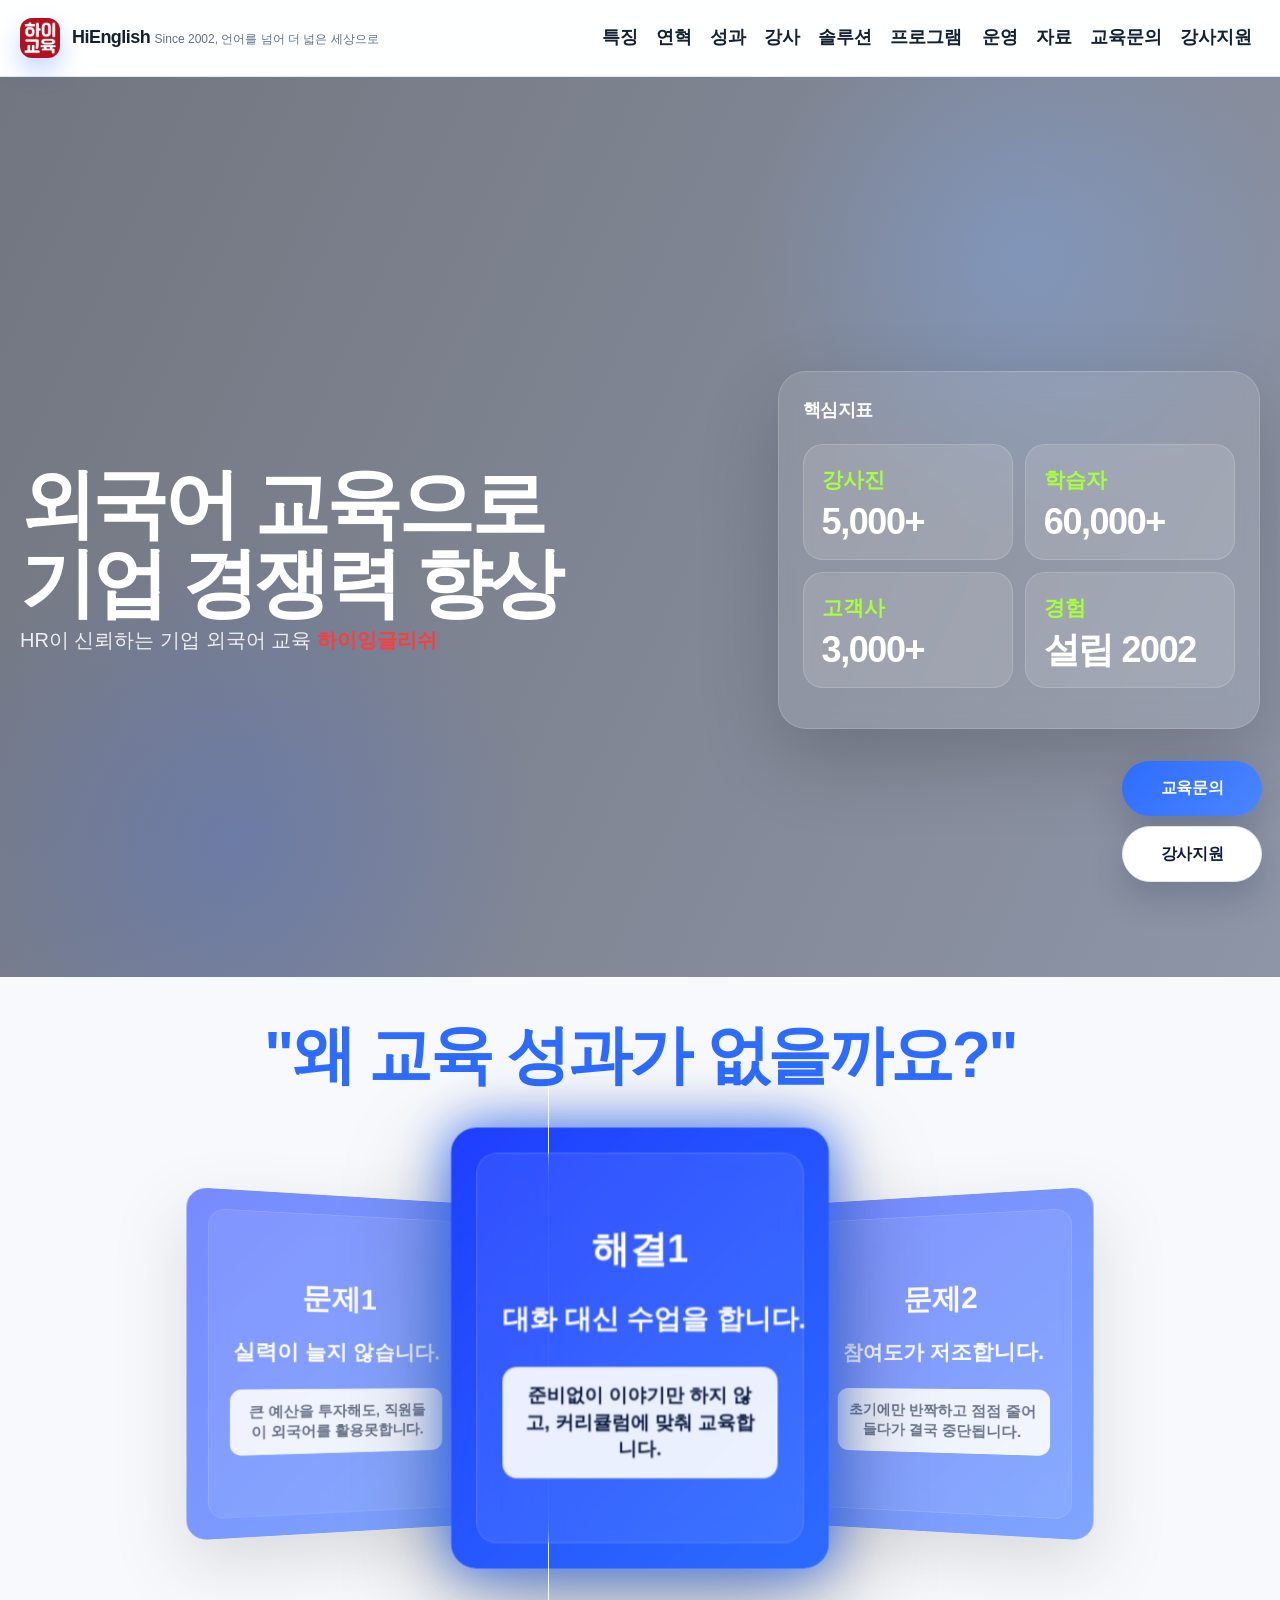
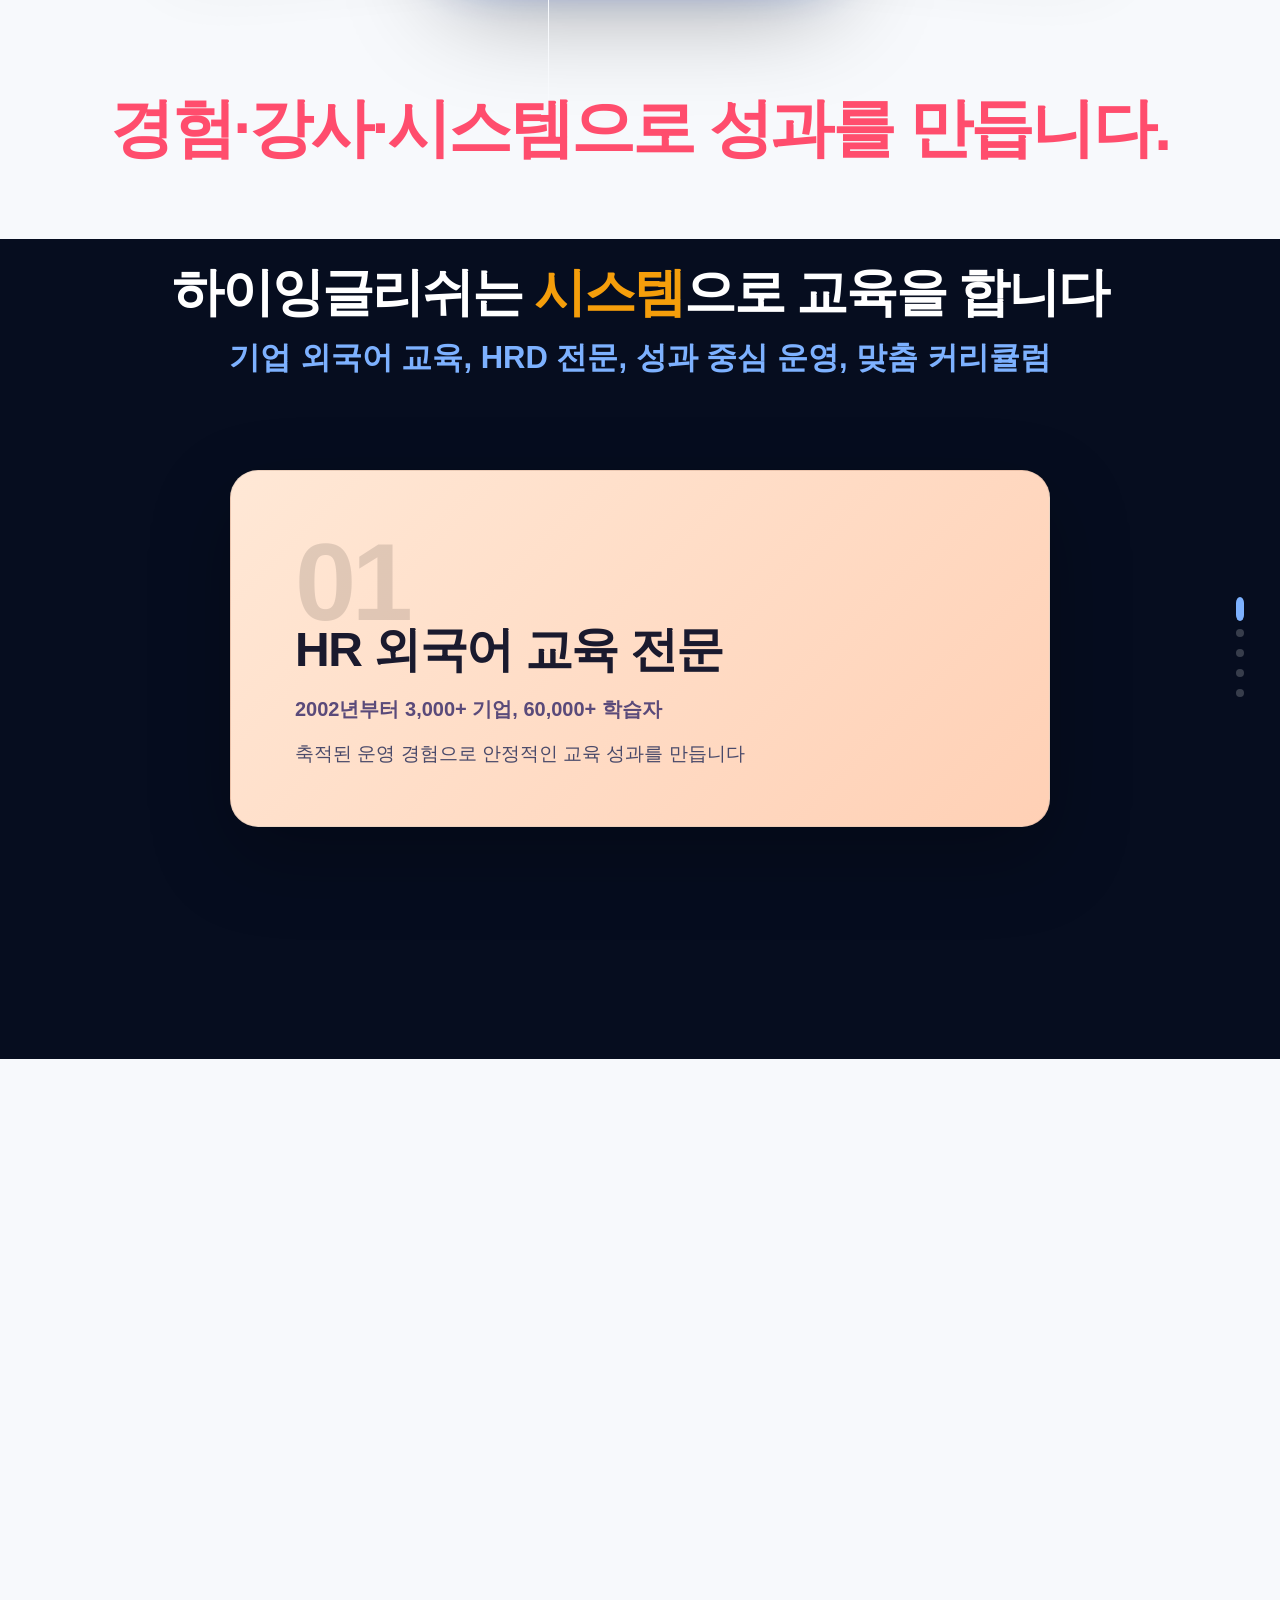
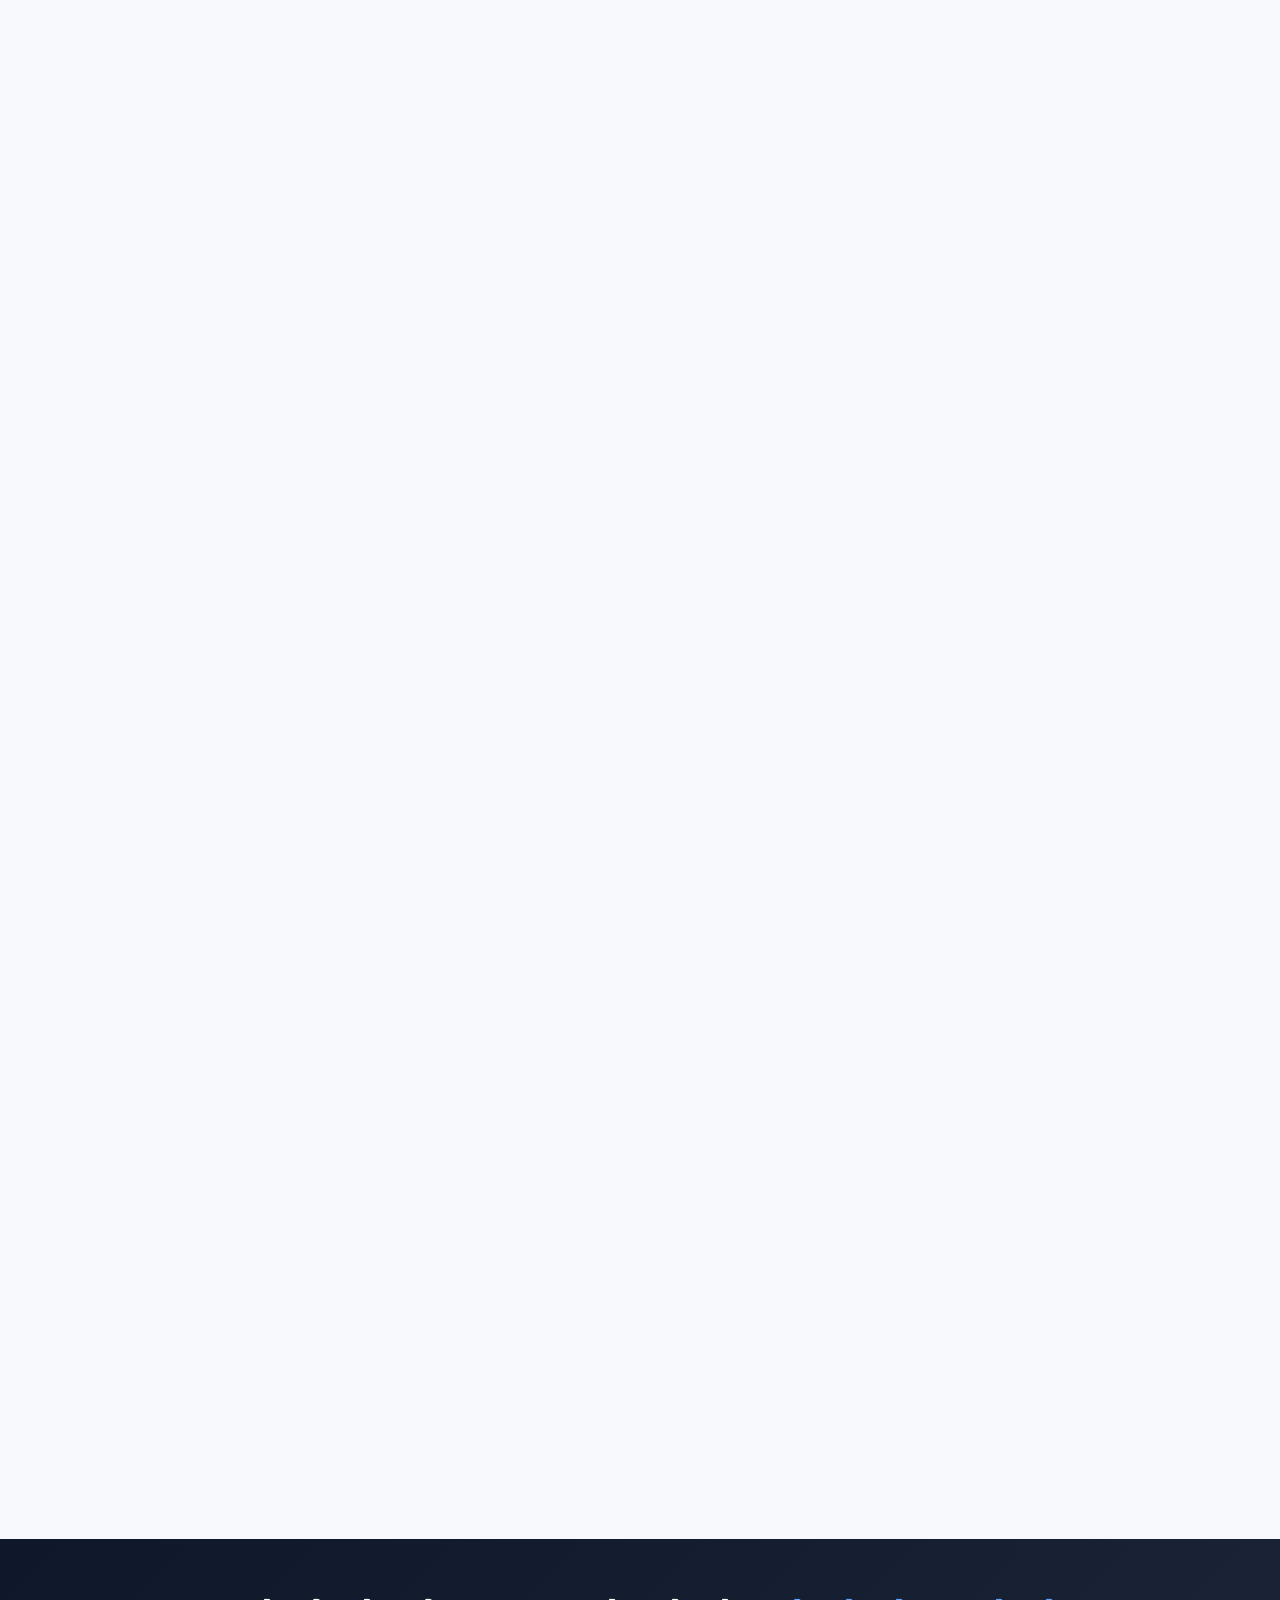
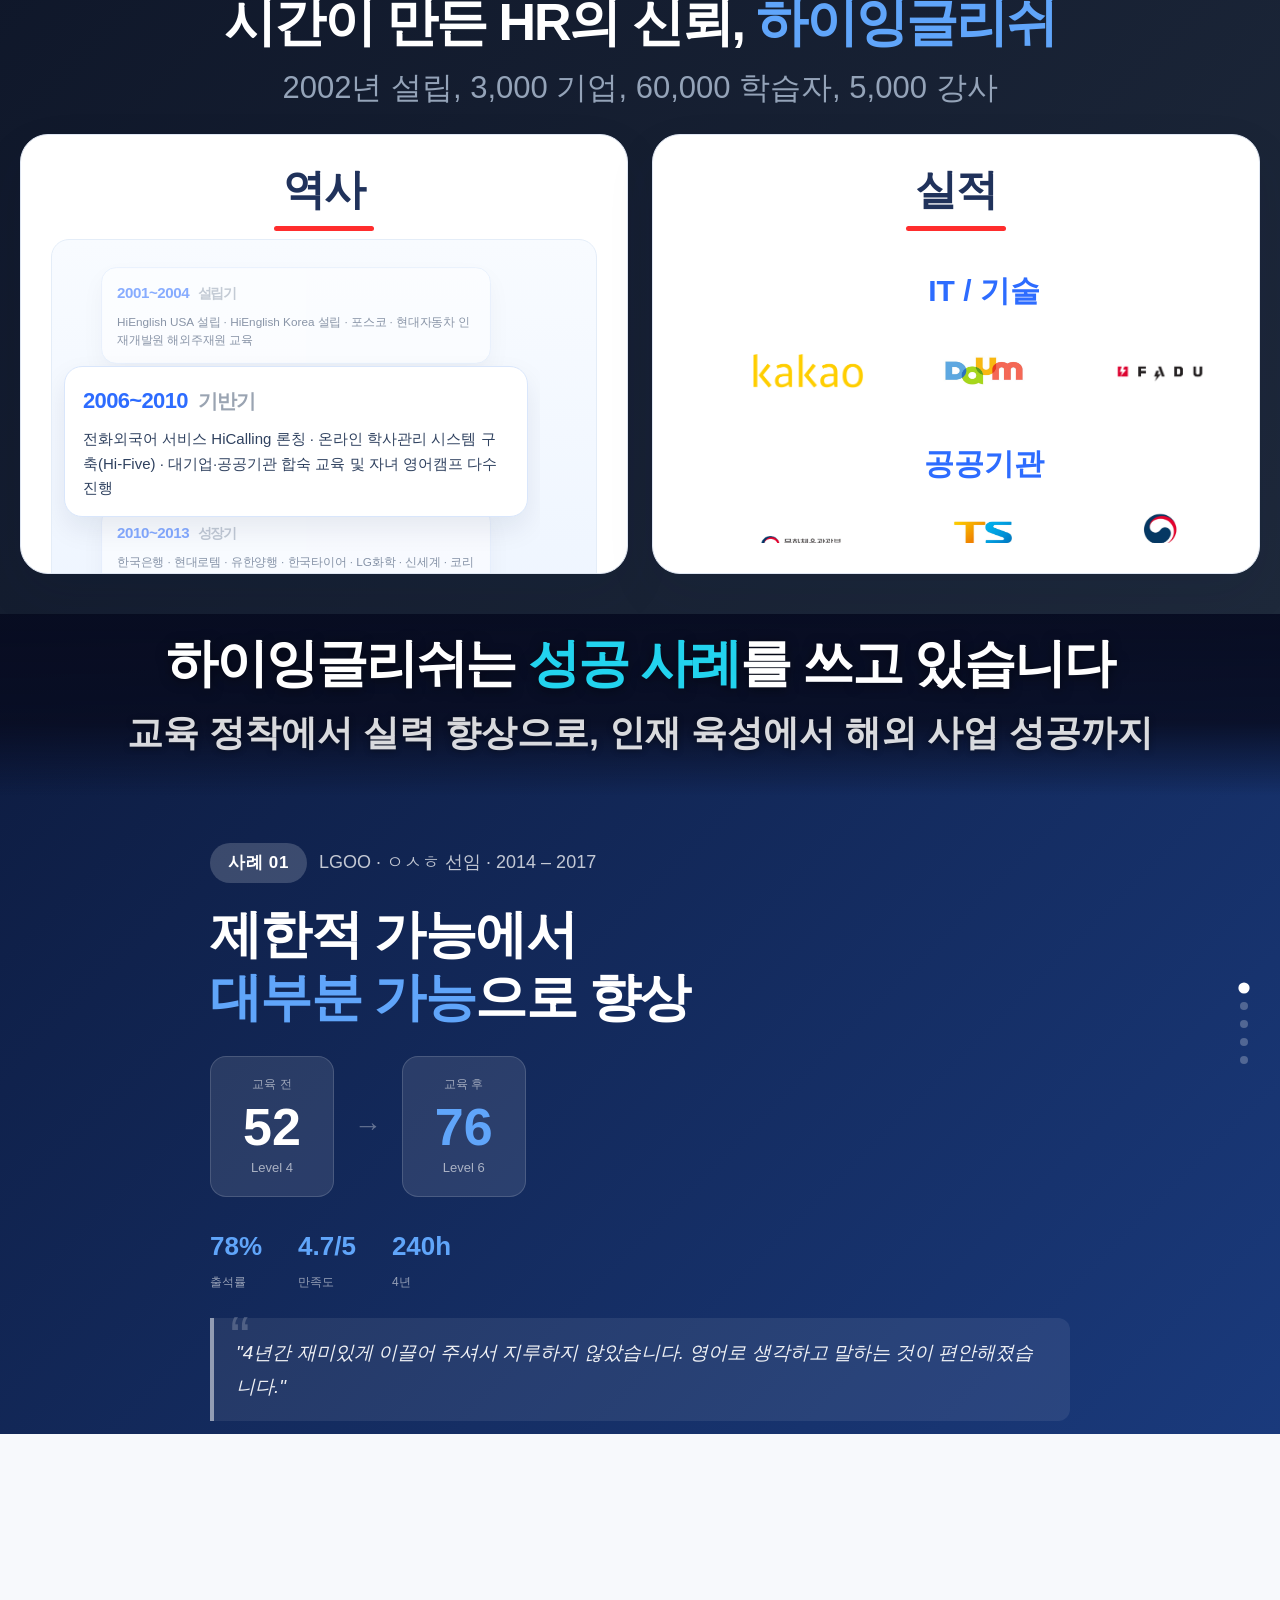
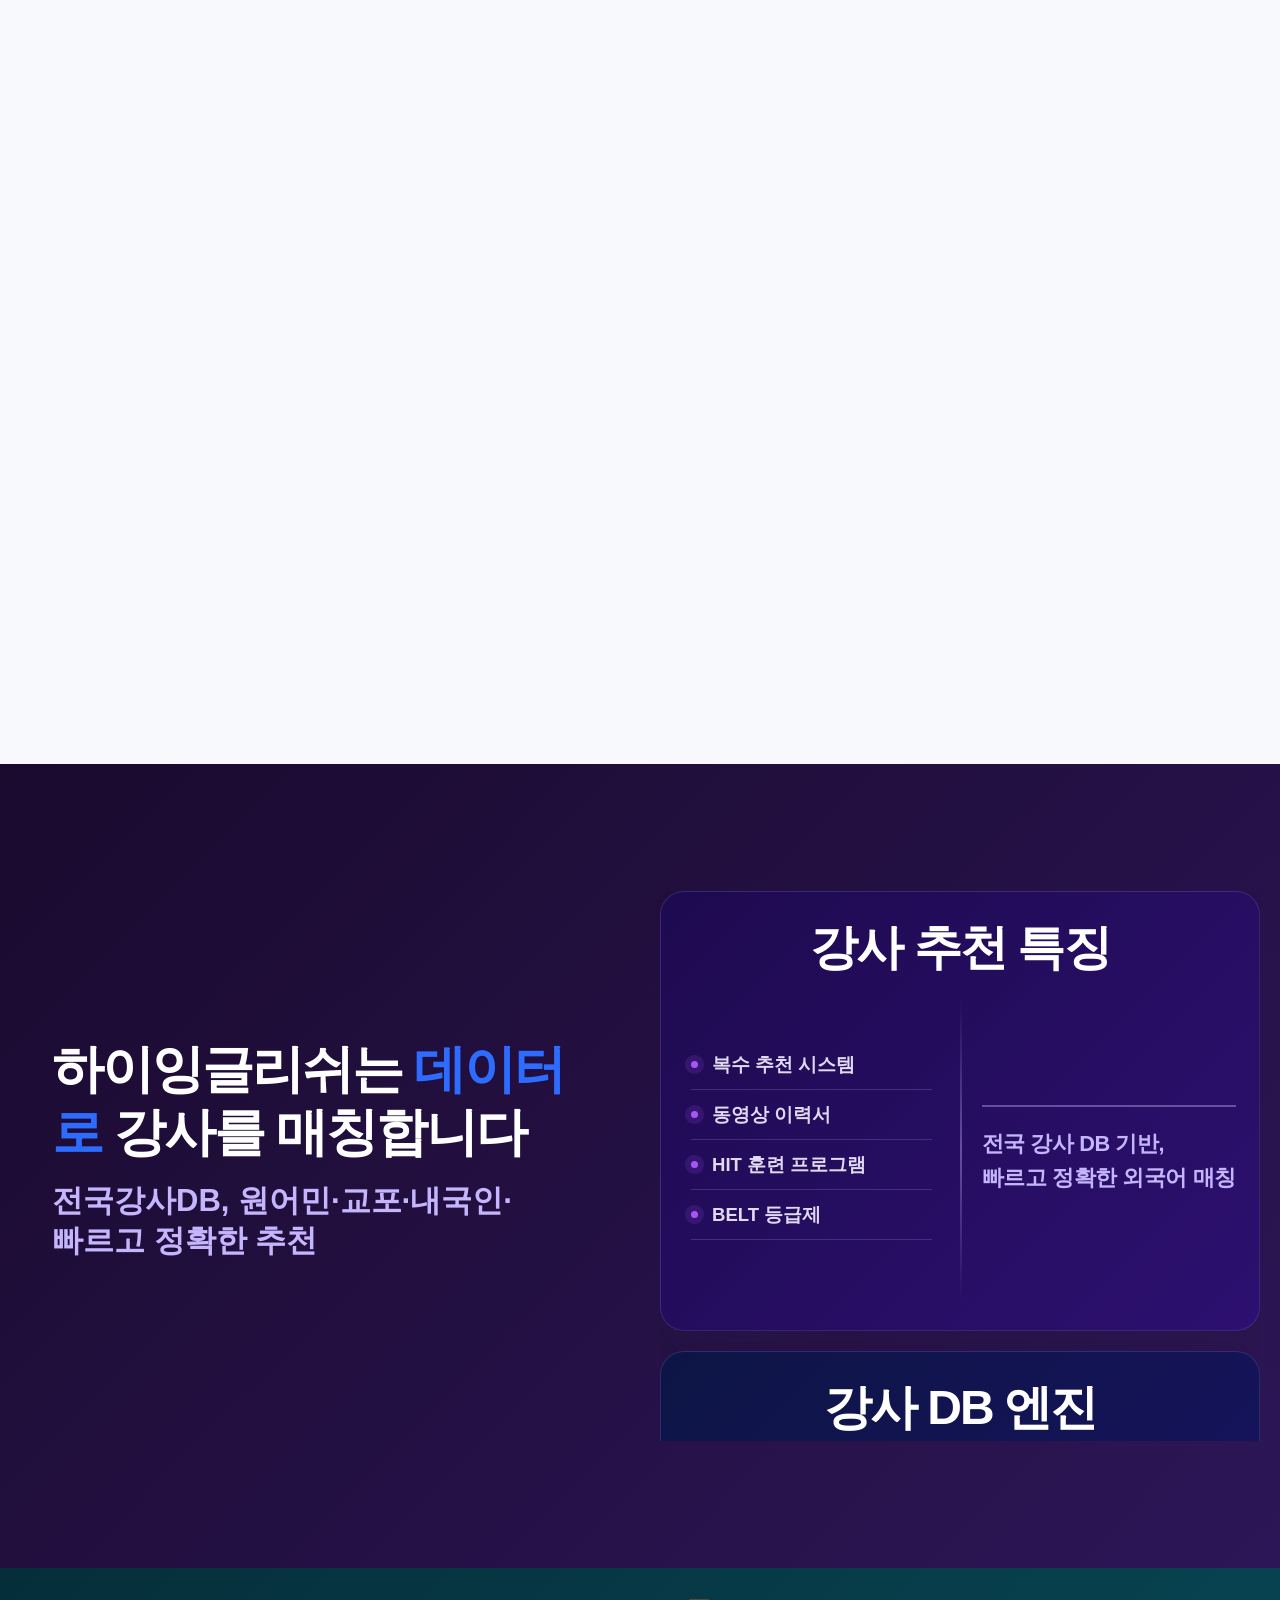
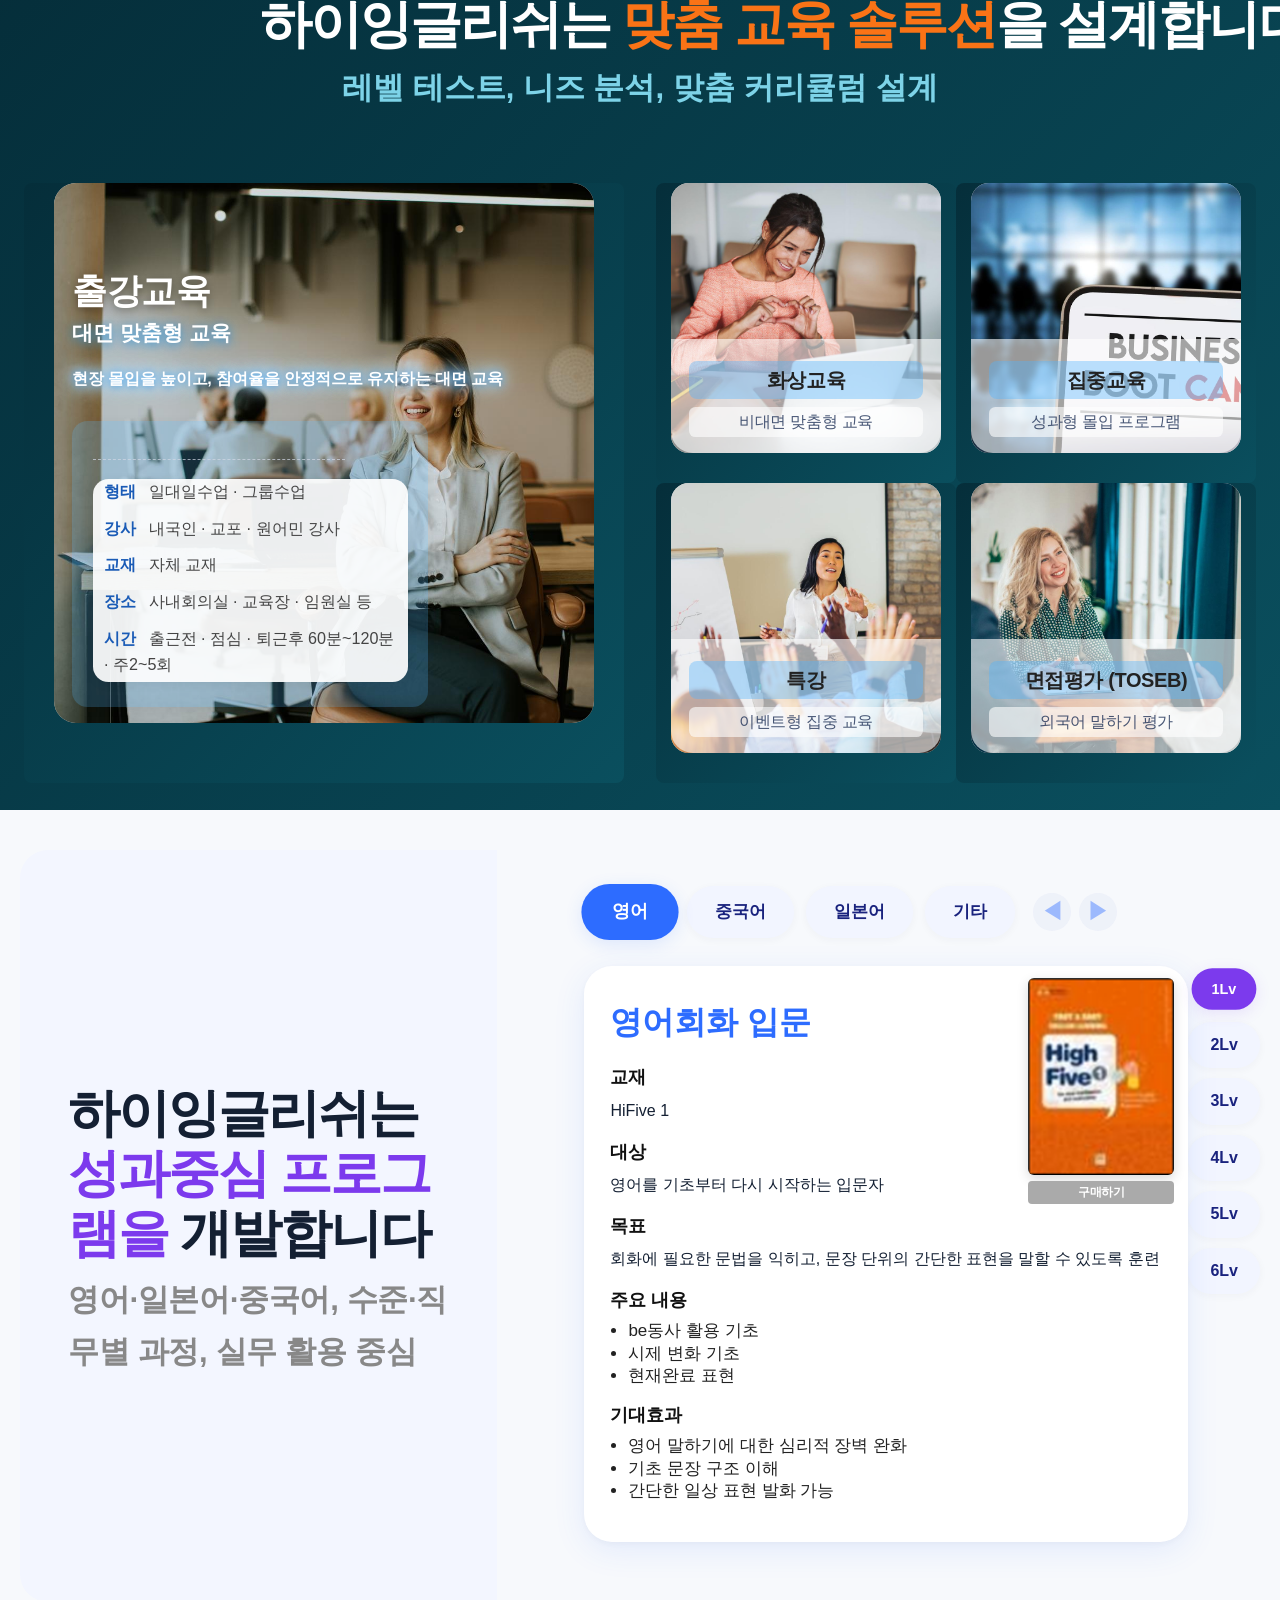
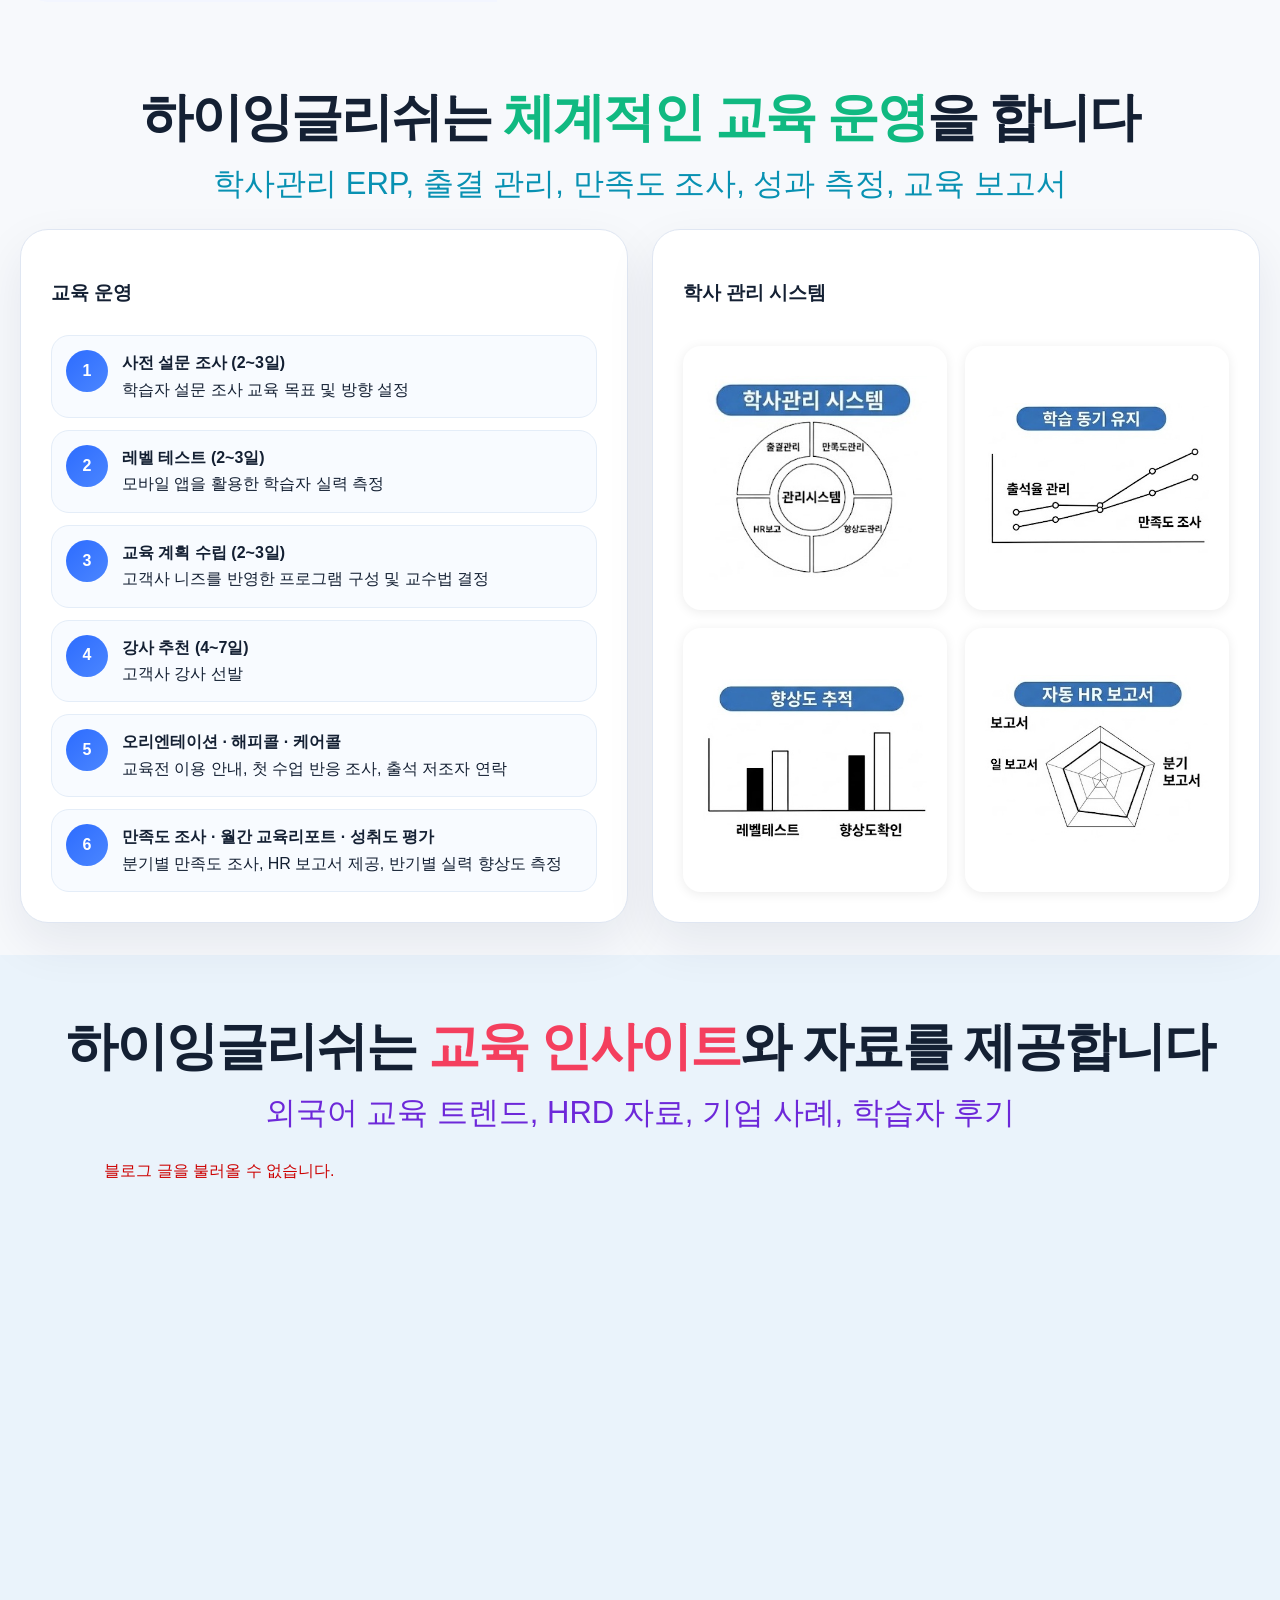
==== commit bc961ece: "솔루션 이미지 깨짐 수정 - img position absolute로 컨테이너 꽉 채움 Co-Authored-By: Claude Sonnet 4.6 <noreply@anthropi" ====
--- a/index.html
+++ b/index.html
@@ -1717,7 +1717,7 @@
         }
         .solution-image::after { content: ""; position: absolute; inset: 0; background: rgba(0, 0, 0, 0.10); opacity: 0; transition: opacity 0.35s ease; pointer-events: none; }
         .solution-item:hover .solution-image::after { opacity: 1; }
-        .solution-image img { width: 100%; height: 100%; object-fit: cover; display: block; transition: transform 0.5s ease; }
+        .solution-image img { position: absolute; inset: 0; width: 100%; height: 100%; object-fit: cover; display: block; transition: transform 0.5s ease; }
         .solution-item:hover .solution-image img { transform: scale(1.08); }
         .solution-content { transform: translateY(0); transition: transform 0.45s cubic-bezier(0.22, 1, 0.36, 1); }
         .solution-item:hover .solution-content { transform: translateY(-4px); }
